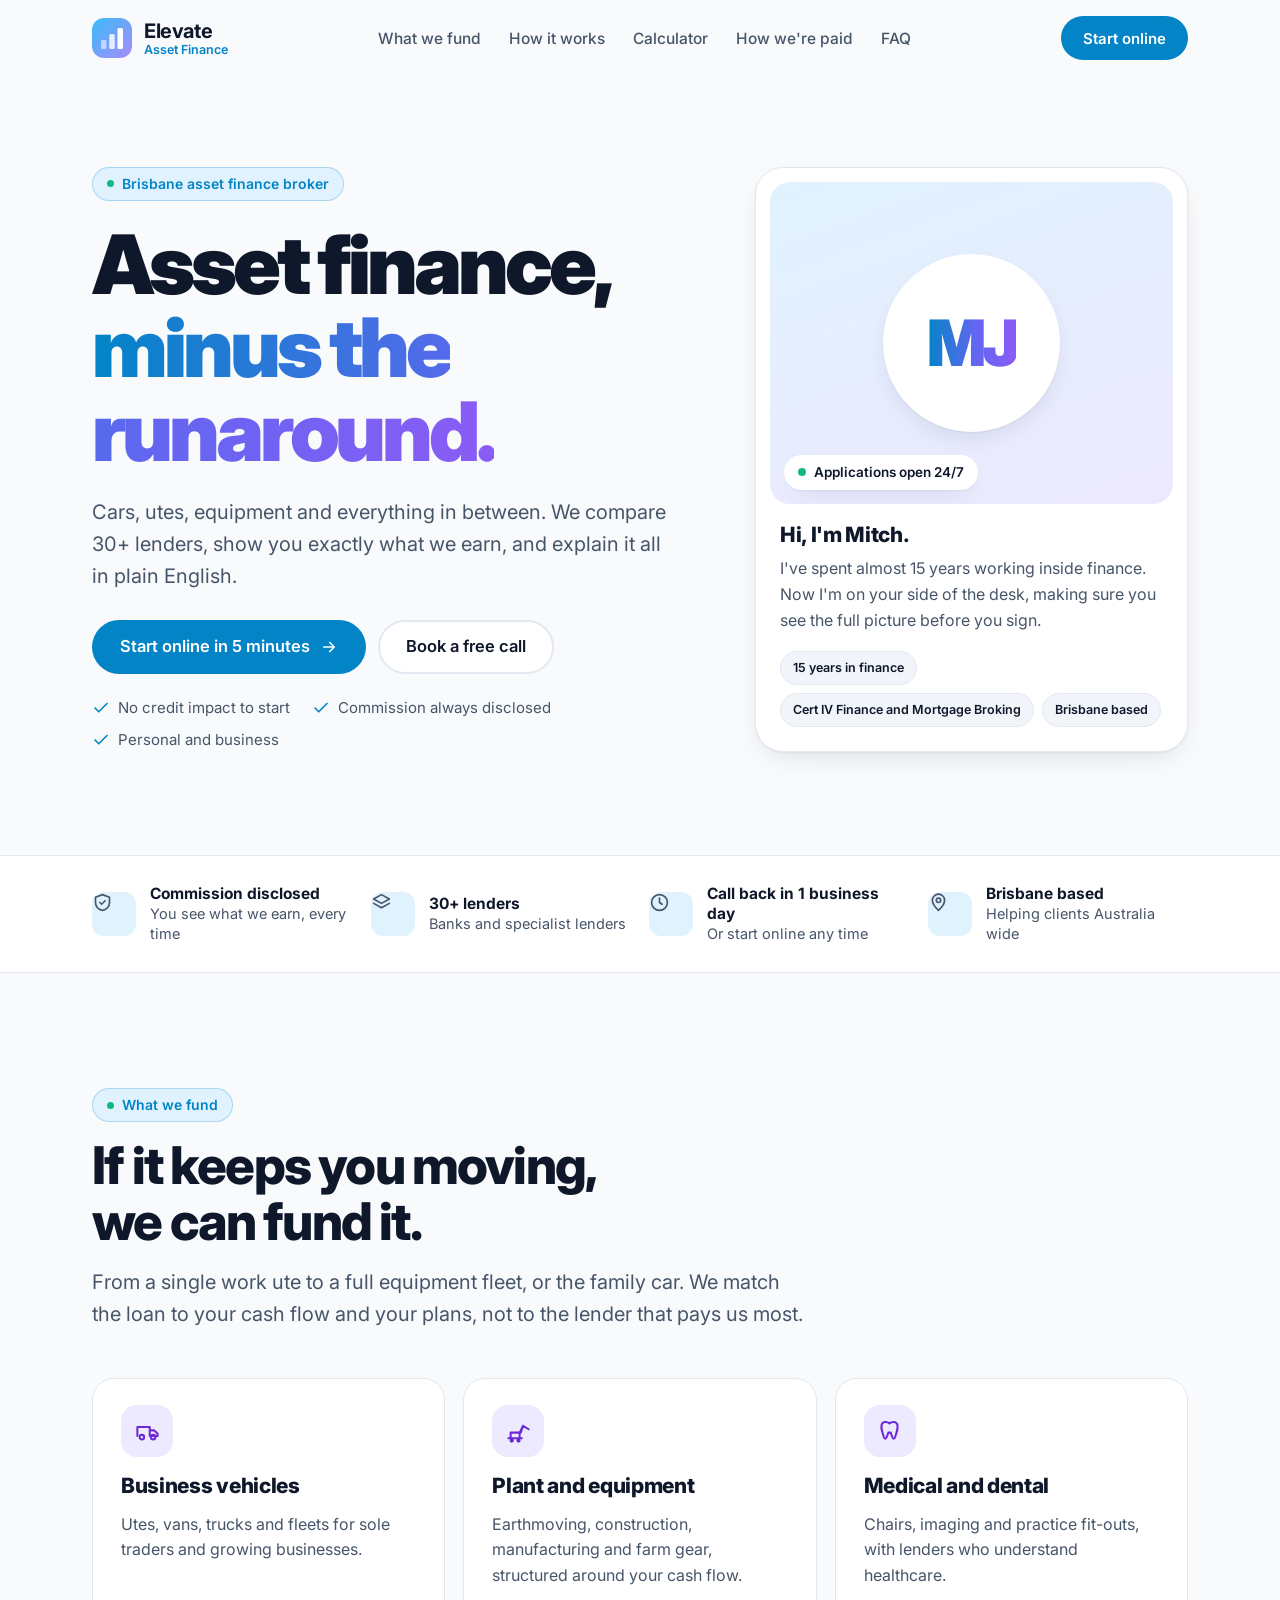
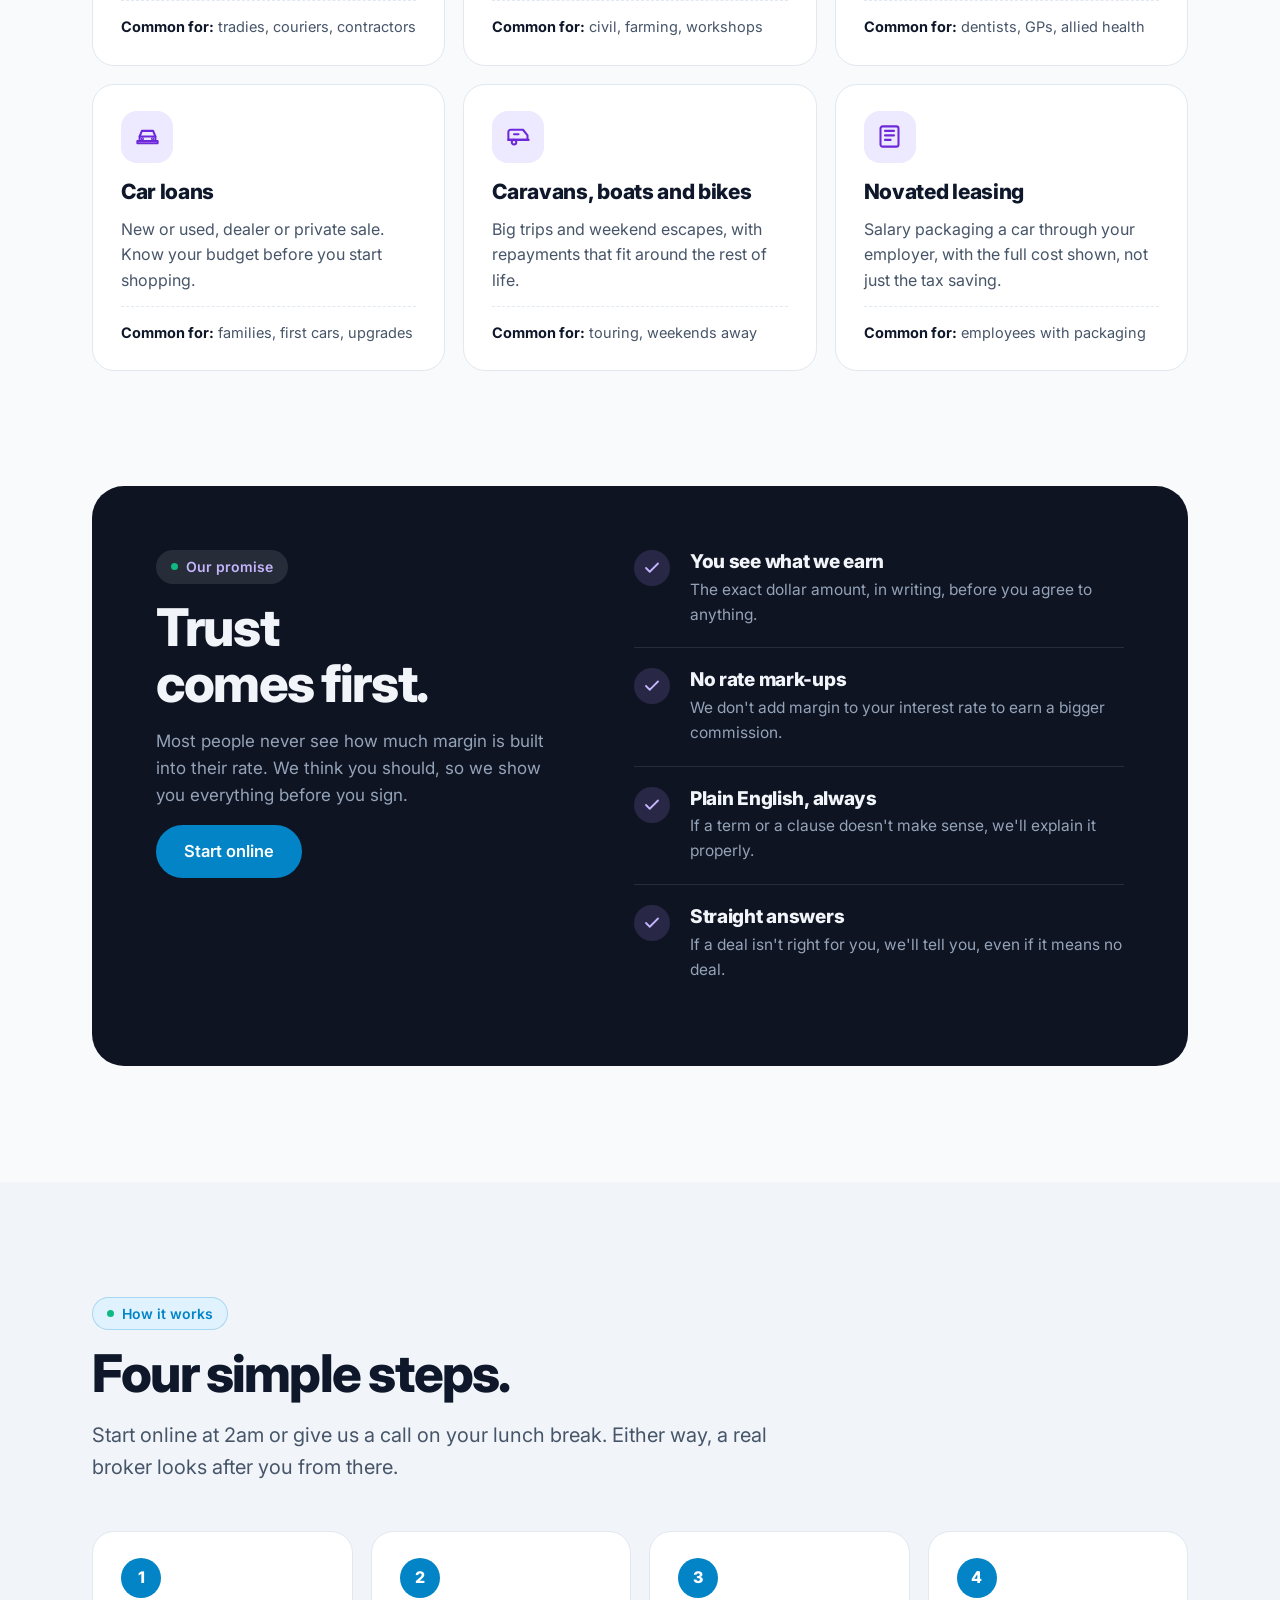
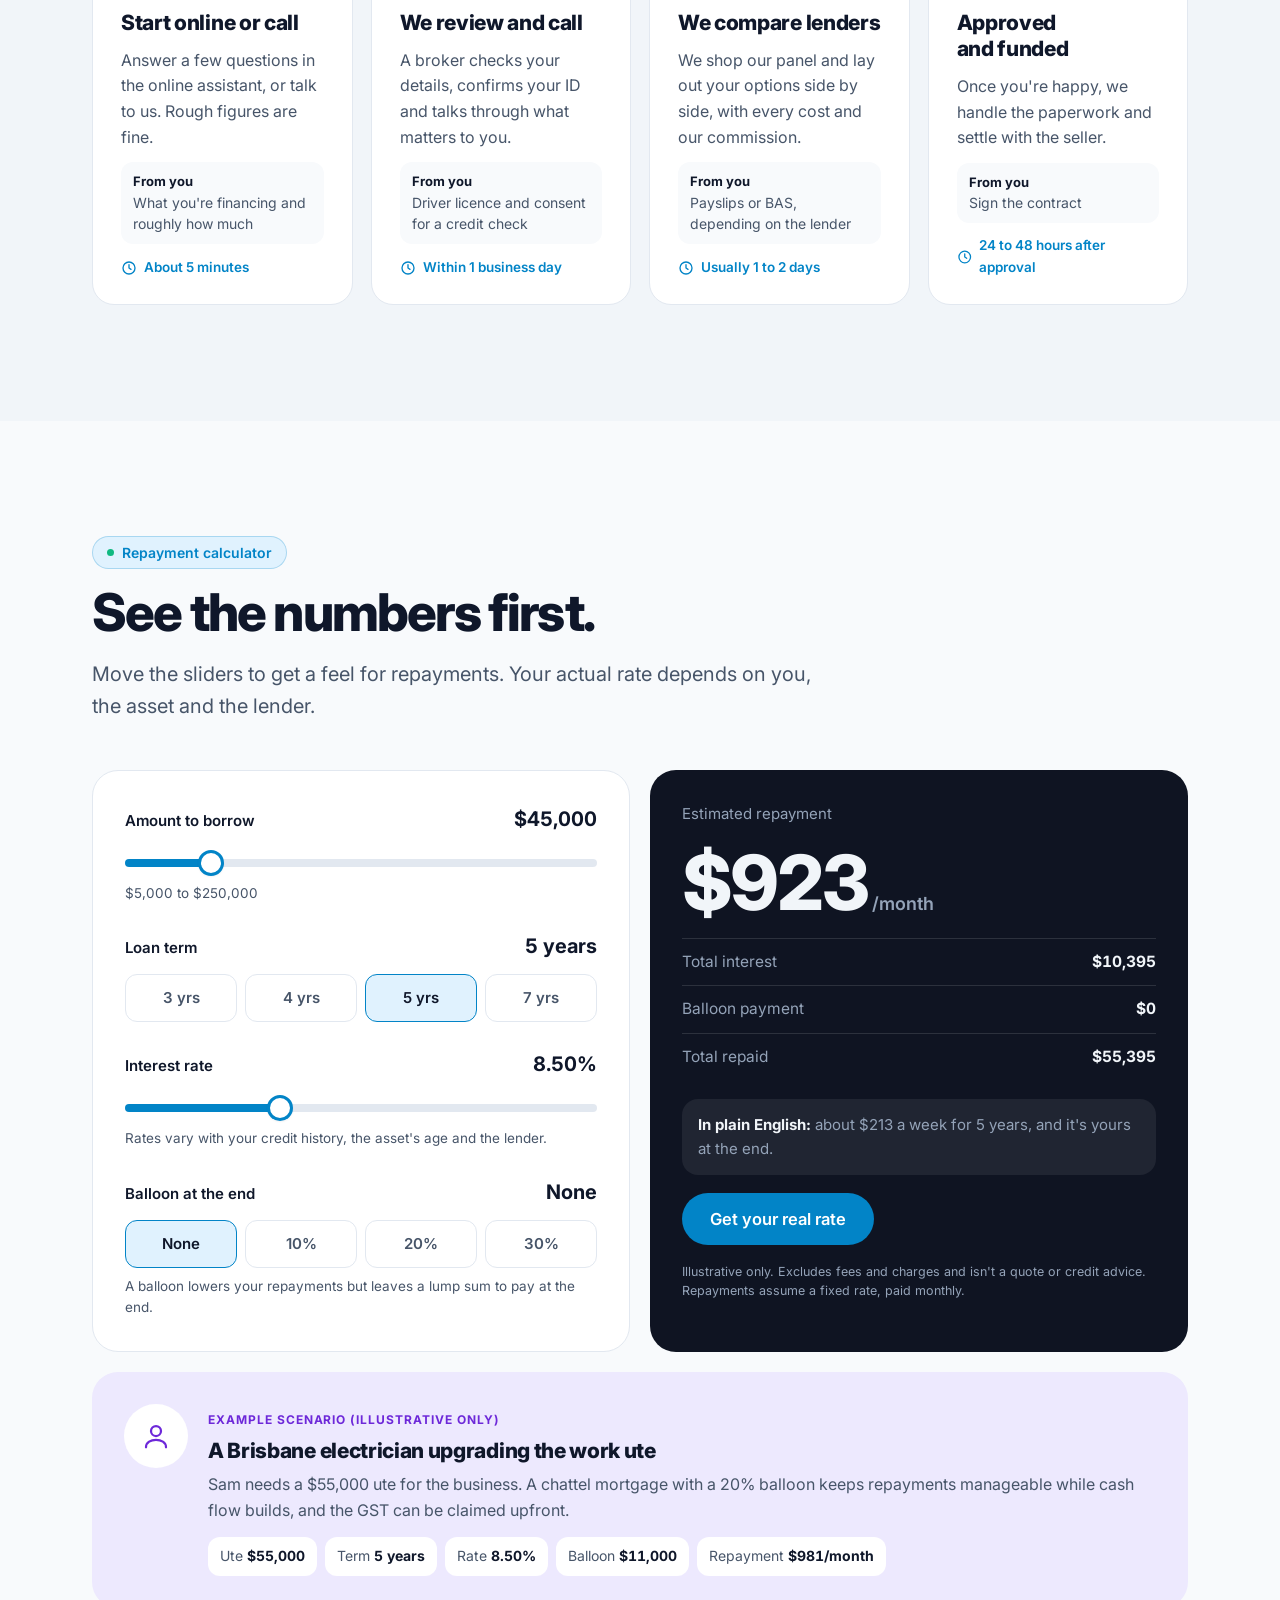
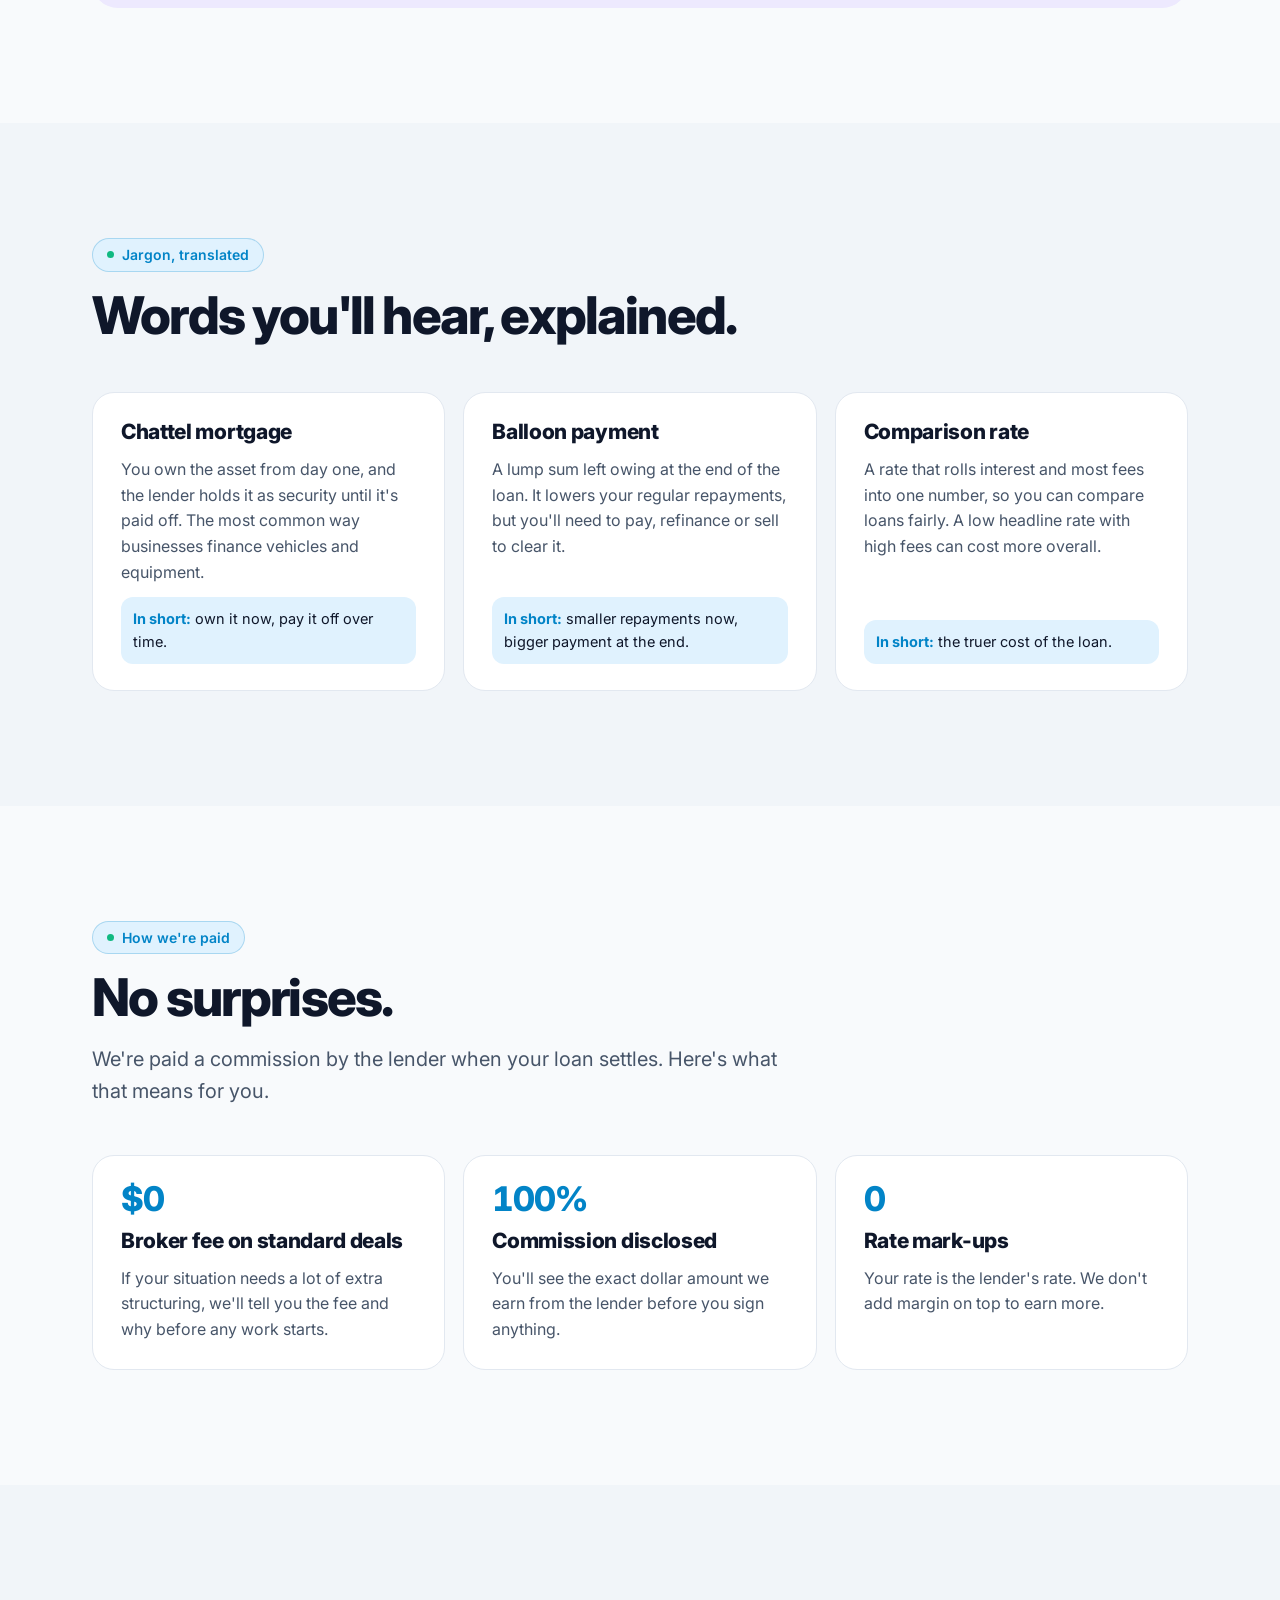
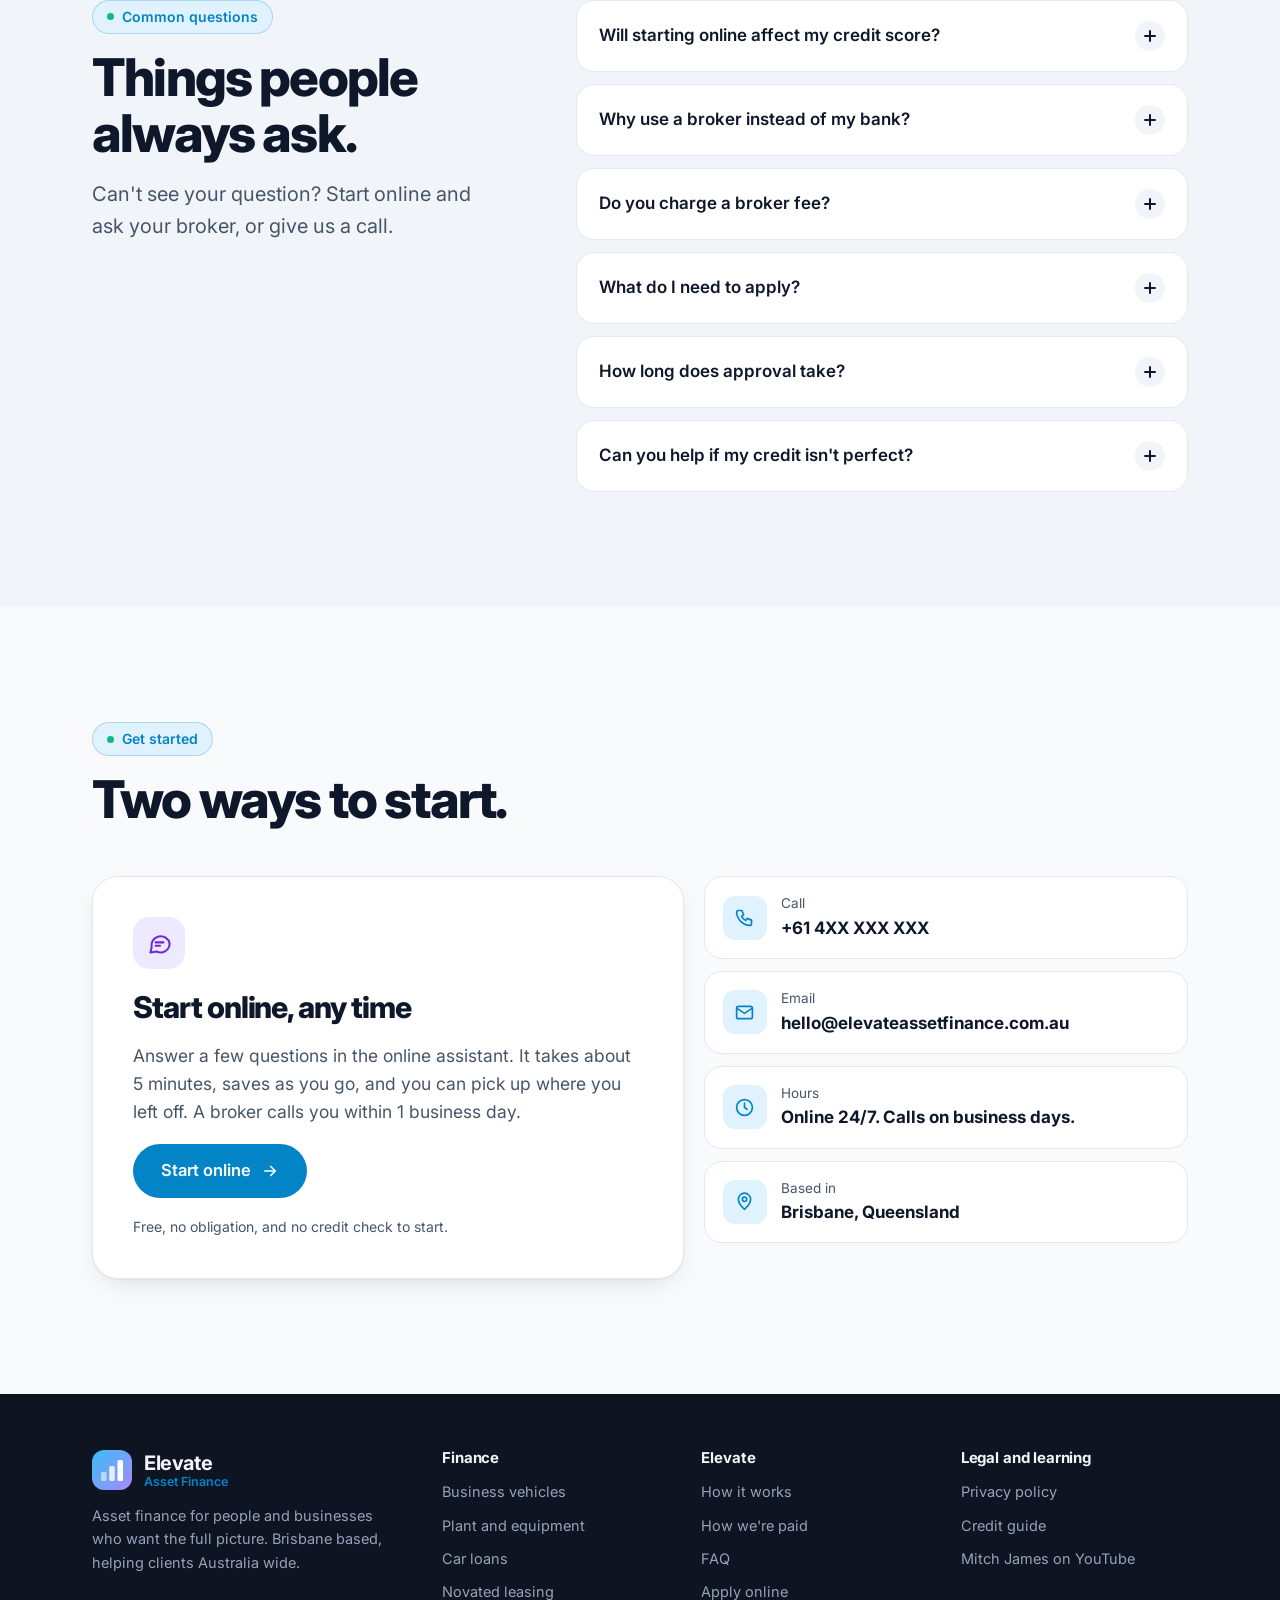
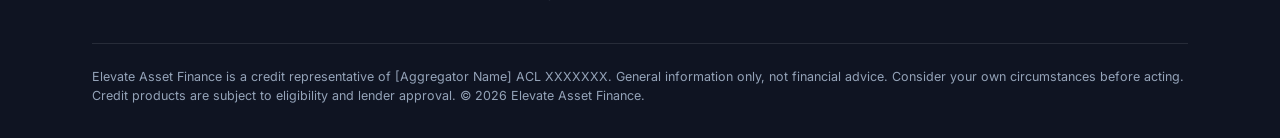
==== site/index.html @ eeb3abc1 "Rebuild site in the Elevate Design System with a floating application panel - New homepage (site/ind" ====
<!DOCTYPE html>
<html lang="en-AU">
<head>
<meta charset="UTF-8">
<meta name="viewport" content="width=device-width, initial-scale=1.0, viewport-fit=cover, interactive-widget=resizes-content">
<title>Elevate Asset Finance | Car, Equipment and Business Asset Finance, Brisbane</title>
<meta name="description" content="Brisbane asset finance broker for cars, utes, equipment and business assets. 30+ lenders, commission always disclosed, plain English. Start online in 5 minutes.">
<link rel="preconnect" href="https://fonts.googleapis.com">
<link rel="preconnect" href="https://fonts.gstatic.com" crossorigin>
<link rel="stylesheet" href="https://fonts.googleapis.com/css2?family=Inter:wght@400;500;600;700;800;900&display=swap">
<link rel="stylesheet" href="assets/elevate.css">
<link rel="stylesheet" href="assets/intake.css">
<style>
/* Homepage. Section order follows the design system skeleton. Layout: hero split 1.15/0.85, alternating plain and tint sections. */
section{scroll-margin-top:76px}
.section{padding-block:clamp(72px,9vw,120px)}
.tint{background:var(--tint)}
.sec-head{max-width:720px;margin-bottom:48px;display:grid;justify-items:start;gap:16px}
.sec-head.center{margin-inline:auto;justify-items:center;text-align:center}
h2{font-size:clamp(32px,4.4vw,52px)}
.lede{font-size:clamp(18px,1.7vw,20px);color:var(--ink-2);max-width:58ch}
.num-tab{font-variant-numeric:tabular-nums}

/* Nav */
.nav-links{display:flex;align-items:center;gap:28px;list-style:none}
.nav-links a{font-size:15.5px;font-weight:500;color:var(--ink-2);text-decoration:none;transition:color .2s}
.nav-links a:hover{color:var(--ink)}
.nav-right{display:flex;align-items:center;gap:12px}
.menu-btn{display:none;width:44px;height:44px;border-radius:12px;border:1px solid var(--line);background:var(--surface);place-items:center}
.menu-btn svg{width:20px;height:20px}
.nav-menu{display:none}

/* Hero */
.hero{position:relative;overflow:hidden;padding-block:clamp(40px,7vw,96px) clamp(56px,8vw,104px)}
.glows{position:absolute;inset:0;z-index:-1;pointer-events:none}
.glows i{position:absolute;border-radius:50%;filter:blur(60px)}
.glows i:nth-child(1){width:600px;height:600px;background:var(--teal-soft);top:-220px;left:-160px;animation:drift1 32s var(--ease) infinite alternate}
.glows i:nth-child(2){width:620px;height:620px;background:var(--gold-soft);top:-80px;right:-240px;animation:drift2 38s var(--ease) infinite alternate}
.glows i:nth-child(3){width:540px;height:540px;background:var(--teal-soft);bottom:-320px;left:35%;animation:drift1 26s var(--ease) infinite alternate-reverse}
@keyframes drift1{to{transform:translate(80px,60px)}}
@keyframes drift2{to{transform:translate(-90px,40px)}}
.hero-grid{display:grid;grid-template-columns:minmax(0,1.15fr) minmax(0,.85fr);gap:clamp(32px,6vw,80px);align-items:center}
.hero-copy{display:grid;justify-items:start;gap:22px}
.hero h1{font-size:clamp(44px,6.6vw,82px);font-weight:900;letter-spacing:-.05em;line-height:1.02}
.cta-row{display:flex;flex-wrap:wrap;gap:12px;margin-top:6px}
.ticks{list-style:none;display:flex;flex-wrap:wrap;gap:8px 22px;font-size:15px;color:var(--ink-2)}
.ticks li{display:inline-flex;align-items:center;gap:8px}
.ticks svg{width:18px;height:18px;color:var(--teal);flex:none}
.intro-card{background:var(--surface);border:1px solid var(--line);border-radius:28px;box-shadow:var(--shadow);padding:14px 14px 24px;display:grid;gap:18px}
.photo{position:relative;aspect-ratio:5/4;max-width:100%;border-radius:20px;background:linear-gradient(160deg,var(--teal-soft),var(--gold-soft));display:grid;place-items:center;overflow:hidden}
.monogram{width:44%;aspect-ratio:1;border-radius:50%;background:var(--surface);display:grid;place-items:center;box-shadow:var(--shadow);font-size:clamp(40px,5vw,64px);font-weight:900;letter-spacing:-.05em}
.online{position:absolute;left:14px;bottom:14px;display:inline-flex;align-items:center;gap:8px;background:var(--surface);color:var(--ink);font-size:13.5px;font-weight:600;padding:7px 14px;border-radius:999px;box-shadow:var(--shadow)}
.online i{width:8px;height:8px;border-radius:50%;background:var(--success);animation:pulse 2s infinite}
@keyframes pulse{0%{box-shadow:0 0 0 0 rgba(16,185,129,.55)}70%{box-shadow:0 0 0 8px rgba(16,185,129,0)}100%{box-shadow:0 0 0 0 rgba(16,185,129,0)}}
.intro-card .greet{padding-inline:10px;display:grid;gap:8px}
.intro-card h3{font-size:21px;letter-spacing:-.015em;line-height:1.25}
.intro-card p{font-size:16px;color:var(--ink-2)}
.chips{display:flex;flex-wrap:wrap;gap:8px;padding-inline:10px}
.chips span{font-size:12.5px;font-weight:600;background:var(--tint);border:1px solid var(--line);padding:6px 12px;border-radius:999px}

/* Trust bar */
.trust{background:var(--surface);border-block:1px solid var(--line)}
.trust-grid{display:grid;grid-template-columns:repeat(4,minmax(0,1fr));gap:18px;padding-block:28px}
.trust-item{display:grid;grid-template-columns:44px minmax(0,1fr);gap:14px;align-items:center}
.tile{width:44px;height:44px;border-radius:12px;background:var(--teal-soft);color:var(--teal);display:grid;place-items:center}
.tile svg{width:21px;height:21px}
.trust-item b{display:block;font-size:15.5px;font-weight:700;line-height:1.3}
.trust-item span{display:block;font-size:14.5px;color:var(--ink-2);line-height:1.4}

/* Cards */
.grid-3{display:grid;grid-template-columns:repeat(3,minmax(0,1fr));gap:18px}
.card{background:var(--surface);border:1px solid var(--line);border-radius:22px;padding:26px 28px;transition:transform .3s var(--ease),box-shadow .3s,border-color .3s;display:flex;flex-direction:column;gap:12px}
.card:hover{transform:translateY(-3px);box-shadow:var(--shadow);border-color:transparent}
.card h3{font-size:21px;letter-spacing:-.015em;line-height:1.25}
.card p{color:var(--ink-2);font-size:16px}
.asset-tile{width:52px;height:52px;border-radius:16px;background:var(--gold-soft);color:var(--gold-ink);display:grid;place-items:center;margin-bottom:4px}
.asset-tile svg{width:27px;height:27px}
.card-foot{margin-top:auto;padding-top:14px;border-top:1px dashed var(--line);font-size:14.5px;color:var(--ink-2)}
.card-foot b{color:var(--ink);font-weight:700}

/* Deep promise panel */
.deep{background:var(--deep);color:var(--deep-ink);border-radius:32px;padding:clamp(32px,5vw,64px);display:grid;grid-template-columns:minmax(0,.9fr) minmax(0,1.1fr);gap:clamp(32px,6vw,80px)}
.deep .eyebrow{background:rgba(255,255,255,.1);color:#C4B5FD;border-color:transparent}
.deep-copy{display:grid;align-content:start;justify-items:start;gap:16px}
.deep-copy p{color:var(--deep-muted);font-size:17px}
.checks{list-style:none;display:grid}
.checks li{display:grid;grid-template-columns:40px minmax(0,1fr);gap:16px;padding-block:20px;border-top:1px solid rgba(255,255,255,.1)}
.checks li:first-child{border-top:0;padding-top:0}
.check{width:36px;height:36px;border-radius:50%;background:rgba(167,139,250,.16);color:#C4B5FD;display:grid;place-items:center}
.check svg{width:18px;height:18px}
.checks h3{font-size:19px;letter-spacing:-.015em;line-height:1.25;margin-bottom:4px}
.checks p{color:var(--deep-muted);font-size:15.5px}

/* Steps */
.grid-4{display:grid;grid-template-columns:repeat(4,minmax(0,1fr));gap:18px}
.step .n{width:40px;height:40px;border-radius:50%;background:var(--teal);color:var(--on-accent);display:grid;place-items:center;font-weight:800;font-size:16px}
.from{background:var(--tint);border-radius:12px;padding:10px 12px;font-size:14px;color:var(--ink-2);line-height:1.5}
.tint .from{background:var(--ground)}
.from b{display:block;font-size:13px;color:var(--ink);font-weight:700}
.time{display:flex;align-items:center;gap:7px;font-size:13.5px;font-weight:600;color:var(--teal);margin-top:auto}
.time svg{width:16px;height:16px}

/* Calculator */
.tool{display:grid;grid-template-columns:minmax(0,1fr) minmax(0,1fr);gap:20px}
.inputs{background:var(--surface);border:1px solid var(--line);border-radius:26px;padding:clamp(22px,3vw,32px);display:grid;gap:26px;align-content:start}
.field-row{display:flex;justify-content:space-between;align-items:baseline;gap:12px;margin-bottom:12px}
.field-row label,.field-row span.lbl{font-size:15px;font-weight:600}
.field-row output{font-size:20px;font-weight:700;font-variant-numeric:tabular-nums}
.hint{font-size:13.5px;color:var(--ink-2);margin-top:8px}
input[type=range]{-webkit-appearance:none;appearance:none;width:100%;height:8px;border-radius:999px;background:linear-gradient(90deg,var(--teal) var(--pct,50%),var(--line) var(--pct,50%));outline:none}
input[type=range]::-webkit-slider-thumb{-webkit-appearance:none;width:26px;height:26px;border-radius:50%;background:var(--surface);border:3px solid var(--teal);cursor:pointer;box-shadow:var(--shadow)}
input[type=range]::-moz-range-thumb{width:20px;height:20px;border-radius:50%;background:var(--surface);border:3px solid var(--teal);cursor:pointer}
input[type=range]:focus-visible{outline:2.5px solid var(--gold);outline-offset:6px}
.seg{display:grid;grid-template-columns:repeat(4,minmax(0,1fr));gap:8px}
.seg button{border:1.5px solid var(--line);background:var(--surface);color:var(--ink-2);border-radius:12px;padding:11px 6px;font-size:15px;font-weight:600;min-height:44px;transition:border-color .2s,background .2s}
.seg button[aria-pressed="true"]{border-color:var(--teal);background:var(--teal-soft);color:var(--ink)}
.result{background:var(--deep);color:var(--deep-ink);border-radius:26px;padding:clamp(22px,3vw,32px);display:grid;gap:18px;align-content:start}
.result .lbl{font-size:15px;color:var(--deep-muted)}
.big{font-size:clamp(52px,6vw,76px);font-weight:800;letter-spacing:-.04em;line-height:1;font-variant-numeric:tabular-nums}
.big small{font-size:18px;font-weight:600;letter-spacing:0;color:var(--deep-muted);margin-left:4px}
.result dl{display:grid}
.result dl div{display:flex;justify-content:space-between;gap:12px;padding-block:11px;border-top:1px solid rgba(255,255,255,.12);font-size:15.5px}
.result dt{color:var(--deep-muted)}
.result dd{font-weight:700;font-variant-numeric:tabular-nums}
.plain{background:rgba(255,255,255,.07);border-radius:16px;padding:14px 16px;font-size:15px;color:var(--deep-muted)}
.plain b{color:var(--deep-ink)}
.fine{font-size:12.5px;line-height:1.5;color:var(--deep-muted)}
.result .btn{justify-self:start}
.example{margin-top:20px;background:var(--gold-soft);border-radius:26px;padding:clamp(22px,3vw,32px);display:grid;grid-template-columns:64px minmax(0,1fr);gap:20px;align-items:start}
.avatar{width:64px;height:64px;border-radius:50%;background:var(--surface);color:var(--gold-ink);display:grid;place-items:center}
.avatar svg{width:30px;height:30px}
.tag{font-size:12px;font-weight:700;letter-spacing:.08em;text-transform:uppercase;color:var(--gold-ink)}
.example h3{font-size:21px;letter-spacing:-.015em;line-height:1.25;margin:6px 0 8px}
.example p{color:var(--ink-2);font-size:16px}
.ex-chips{display:flex;flex-wrap:wrap;gap:8px;margin-top:14px}
.ex-chips span{background:var(--surface);border-radius:12px;padding:8px 12px;font-size:14px;color:var(--ink-2)}
.ex-chips b{color:var(--ink);font-variant-numeric:tabular-nums}

/* Glossary */
.short{background:var(--teal-soft);border-radius:12px;padding:10px 12px;font-size:14.5px;margin-top:auto}
.short b{color:var(--teal)}

/* Stats */
.stat{font-size:34px;font-weight:800;letter-spacing:-.03em;color:var(--teal);line-height:1;font-variant-numeric:tabular-nums}

/* FAQ */
.faq-grid{display:grid;grid-template-columns:minmax(0,.8fr) minmax(0,1.2fr);gap:clamp(32px,6vw,80px);align-items:start}
.faq{display:grid;gap:12px}
.faq details{background:var(--surface);border:1px solid var(--line);border-radius:18px;transition:border-color .2s}
.faq details[open]{border-color:var(--teal)}
.faq summary{list-style:none;cursor:pointer;padding:20px 22px;font-size:17px;font-weight:600;display:flex;justify-content:space-between;align-items:center;gap:16px}
.faq summary::-webkit-details-marker{display:none}
.pm{position:relative;width:30px;height:30px;border-radius:50%;background:var(--tint);flex:none;transition:background .2s,transform .3s var(--ease)}
.pm::before,.pm::after{content:"";position:absolute;left:50%;top:50%;width:12px;height:2px;border-radius:2px;background:var(--ink);transform:translate(-50%,-50%)}
.pm::after{transform:translate(-50%,-50%) rotate(90deg);transition:transform .3s var(--ease)}
.faq details[open] .pm{background:var(--teal-soft)}
.faq details[open] .pm::after{transform:translate(-50%,-50%) rotate(0)}
.faq details p{padding:0 22px 20px;color:var(--ink-2);font-size:16px}

/* Contact */
.contact-grid{display:grid;grid-template-columns:minmax(0,1.1fr) minmax(0,.9fr);gap:20px;align-items:stretch}
.start-card{background:var(--surface);border:1px solid var(--line);border-radius:26px;box-shadow:var(--shadow);padding:clamp(24px,4vw,40px);display:grid;gap:18px;align-content:start;justify-items:start}
.start-card h3{font-size:clamp(24px,2.6vw,30px)}
.start-card p{color:var(--ink-2)}
.reassure{font-size:14px;color:var(--ink-2)}
.rows{display:grid;gap:12px;align-content:start}
.row{background:var(--surface);border:1px solid var(--line);border-radius:18px;padding:16px 18px;display:grid;grid-template-columns:44px minmax(0,1fr);gap:14px;align-items:center}
.row small{display:block;font-size:13.5px;color:var(--ink-2)}
.row b{display:block;font-size:17px;font-weight:700;overflow-wrap:anywhere}

/* Footer */
.foot-grid{display:grid;grid-template-columns:1.4fr 1fr 1fr 1fr;gap:32px}
.foot-grid ul{list-style:none;display:grid;gap:10px}
.foot-brand p{margin-top:14px;max-width:34ch}

/* ===== Floating application: launcher pill that morphs into a picture-in-picture panel ===== */
.launcher{position:fixed;z-index:80;right:max(24px,env(safe-area-inset-right,0px));bottom:calc(24px + env(safe-area-inset-bottom,0px));
  display:flex;align-items:center;gap:12px;padding:8px 20px 8px 8px;border-radius:999px;background:var(--surface);color:var(--ink);border:1px solid var(--line);box-shadow:var(--shadow-lg);
  text-align:left;transition:transform .45s var(--ease),opacity .25s,border-color .2s}
.launcher:hover{border-color:var(--teal)}
.launcher[data-hidden="true"]{transform:translateY(calc(100% + 40px));opacity:0;pointer-events:none}
.launcher[data-open="true"]{opacity:0;transform:scale(.96);pointer-events:none;transition:opacity .15s,transform .3s var(--ease)}
.l-icon{position:relative;width:48px;height:48px;flex:none;display:grid;place-items:center}
.l-icon .mark{width:38px;height:38px}
.l-ring{position:absolute;inset:0;transform:rotate(-90deg)}
.l-ring circle{fill:none;stroke-width:3}
.l-ring .track{stroke:var(--line)}
.l-ring .fill{stroke:var(--teal);stroke-linecap:round;stroke-dasharray:138.2;stroke-dashoffset:138.2;transition:stroke-dashoffset .6s var(--ease)}
.launcher[data-state="new"] .l-ring{display:none}
.l-text b{display:block;font-size:15.5px;font-weight:700;line-height:1.25;letter-spacing:-.01em}
.l-text small{display:block;font-size:13px;color:var(--ink-2);line-height:1.3;font-variant-numeric:tabular-nums}
.l-badge{position:absolute;top:-2px;right:-2px;width:14px;height:14px;border-radius:50%;background:var(--success);border:2px solid var(--surface);display:none}
.launcher[data-state="done"] .l-badge{display:block}

.pip{position:fixed;z-index:90;right:max(24px,env(safe-area-inset-right,0px));bottom:calc(24px + env(safe-area-inset-bottom,0px));
  width:min(420px,calc(100vw - 48px));height:min(720px,calc(var(--app-h,100dvh) - 116px - env(safe-area-inset-top,0px)));min-height:min(440px,calc(var(--app-h,100dvh) - 32px));
  display:flex;flex-direction:column;background:var(--surface);border:1px solid var(--line);border-radius:26px;box-shadow:var(--shadow-lg);overflow:hidden;
  clip-path:inset(0 0 0 0 round 26px);
  transition:clip-path .5s var(--ease),opacity .2s,width .45s var(--ease),height .45s var(--ease),right .45s var(--ease),transform .45s var(--ease),border-radius .45s var(--ease)}
.pip[data-state="closed"]{clip-path:inset(var(--ct,90%) var(--cr,0px) var(--cb,0px) var(--cl,40%) round 999px);opacity:0;visibility:hidden;pointer-events:none;
  transition:clip-path .45s var(--ease),opacity .2s .25s,visibility 0s .45s}
.pip-inner{display:flex;flex-direction:column;height:100%;min-height:0;transition:opacity .25s .18s}
.pip[data-state="closed"] .pip-inner{opacity:0;transition:opacity .12s}
.pip-bar{flex:none;display:flex;align-items:center;gap:10px;padding:10px 10px 10px 16px;border-bottom:1px solid var(--line);background:var(--surface)}
.pip-bar .mark{width:28px;height:28px;flex:none}
.pip-bar .who{min-width:0;margin-right:auto;line-height:1.2}
.pip-bar .who b{display:block;font-size:14.5px;font-weight:700;letter-spacing:-.01em}
.pip-bar .who small{display:flex;align-items:center;gap:6px;font-size:12.5px;color:var(--ink-2)}
.pip-bar .who small i{width:7px;height:7px;border-radius:50%;background:var(--success)}
.icon-btn{width:40px;height:40px;border-radius:12px;border:1px solid var(--line);background:var(--surface);color:var(--ink-2);display:grid;place-items:center;transition:border-color .2s,color .2s}
.icon-btn:hover{border-color:var(--teal);color:var(--ink)}
.icon-btn svg{width:18px;height:18px}
.pip-body{flex:1;min-height:0}
.pip .ei-head{padding-top:14px}
.pip[data-state="max"]{width:min(920px,calc(100vw - 48px));height:calc(var(--app-h,100dvh) - 48px - env(safe-area-inset-top,0px));right:50%;transform:translateX(50%)}
.pip[data-state="max"] .i-max{display:none}
.pip:not([data-state="max"]) .i-min{display:none}
.scrim{position:fixed;inset:0;z-index:85;background:rgba(5,8,16,.55);backdrop-filter:blur(3px);-webkit-backdrop-filter:blur(3px);opacity:0;pointer-events:none;transition:opacity .35s}
.scrim[data-on="true"]{opacity:1;pointer-events:auto}
html.lock,html.lock body{overflow:hidden}

/* ===== Responsive ===== */
@media (max-width:980px){
  .nav-links{display:none}
  .menu-btn{display:grid}
  .nav-menu{position:absolute;left:var(--gutter-l);right:var(--gutter-r);top:calc(100% + 8px);background:var(--surface);border:1px solid var(--line);border-radius:18px;box-shadow:var(--shadow);padding:10px;display:grid;gap:2px}
  .nav-menu[hidden]{display:none}
  .nav-menu a{padding:12px 14px;border-radius:12px;color:var(--ink);text-decoration:none;font-weight:500}
  .nav-menu a:hover{background:var(--tint)}
  .nav .container{position:relative}
}
@media (max-width:900px){
  .hero-grid,.deep,.tool,.faq-grid,.contact-grid{grid-template-columns:minmax(0,1fr)}
  .grid-3{grid-template-columns:repeat(2,minmax(0,1fr))}
  .grid-4,.trust-grid{grid-template-columns:repeat(2,minmax(0,1fr))}
  .intro-card{max-width:520px}
  .foot-grid{grid-template-columns:1fr 1fr}
}
@media (max-width:600px){
  .grid-3,.grid-4{grid-template-columns:minmax(0,1fr)}
  .trust-grid{grid-template-columns:minmax(0,1fr);gap:16px}
  .cta-row .btn{flex:1 1 100%}
  .nav-right .btn-primary{display:none}
  .example{grid-template-columns:minmax(0,1fr)}
  .foot-grid{grid-template-columns:minmax(0,1fr)}
  .nav{height:64px}
  section{scroll-margin-top:64px}

  /* Launcher becomes a compact pill; the panel becomes a full-screen sheet */
  .launcher{right:max(16px,env(safe-area-inset-right,0px));bottom:calc(16px + env(safe-area-inset-bottom,0px));padding:6px 16px 6px 6px;gap:10px}
  .l-icon{width:42px;height:42px}
  .l-icon .mark{width:32px;height:32px}
  .l-text small{display:none}
  .l-text b{font-size:15px}
  .pip{right:0;bottom:0;width:100%;height:calc(var(--app-h,100dvh) - 8px - env(safe-area-inset-top,0px));border-radius:22px 22px 0 0;border-bottom:0;box-shadow:var(--shadow-lg);
    clip-path:inset(0 0 0 0 round 22px 22px 0 0)}
  .pip .i-max,.pip .i-min{display:none}
  .pip-bar{padding-top:8px}
}
@media (max-width:480px){ .seg button{font-size:14px;padding-inline:4px} }
@media (max-height:520px){ .pip{height:calc(var(--app-h,100dvh) - 16px)} .pip-bar{padding-block:6px} .pip-bar .who small{display:none} }
</style>
</head>
<body>

<header class="nav" id="nav">
  <div class="container">
    <a href="#top" class="logo" aria-label="Elevate Asset Finance home">
      <svg viewBox="0 0 40 40" aria-hidden="true"><defs><linearGradient id="lg" x1="0" y1="0" x2="1" y2="1"><stop offset="0" stop-color="#38BDF8"/><stop offset="1" stop-color="#A78BFA"/></linearGradient></defs>
        <rect width="40" height="40" rx="12" fill="url(#lg)"/><rect x="9" y="22" width="5.5" height="9" rx="1.5" fill="#fff" fill-opacity=".55"/><rect x="17.25" y="16" width="5.5" height="15" rx="1.5" fill="#fff" fill-opacity=".8"/><rect x="25.5" y="10" width="5.5" height="21" rx="1.5" fill="#fff"/></svg>
      <span><b>Elevate</b><small>Asset Finance</small></span>
    </a>
    <ul class="nav-links">
      <li><a href="#fund">What we fund</a></li>
      <li><a href="#how">How it works</a></li>
      <li><a href="#calculator">Calculator</a></li>
      <li><a href="#paid">How we're paid</a></li>
      <li><a href="#faq">FAQ</a></li>
    </ul>
    <div class="nav-right">
      <button class="btn btn-primary btn-sm" type="button" data-open-app>Start online</button>
      <button class="menu-btn" type="button" aria-label="Menu" aria-expanded="false" aria-controls="menu" id="menuBtn">
        <svg viewBox="0 0 24 24" fill="none" stroke="currentColor" stroke-width="2" stroke-linecap="round" aria-hidden="true"><path d="M4 7h16M4 12h16M4 17h16"/></svg>
      </button>
    </div>
    <nav class="nav-menu" id="menu" hidden aria-label="Menu">
      <a href="#fund">What we fund</a><a href="#how">How it works</a><a href="#calculator">Calculator</a><a href="#paid">How we're paid</a><a href="#faq">FAQ</a><a href="#contact">Contact</a>
    </nav>
  </div>
</header>

<main id="top">
  <!-- Hero -->
  <section class="hero">
    <div class="glows" aria-hidden="true"><i></i><i></i><i></i></div>
    <div class="container hero-grid">
      <div class="hero-copy">
        <span class="eyebrow">Brisbane asset finance broker</span>
        <h1>Asset finance, <span class="gradtext">minus the runaround.</span></h1>
        <p class="lede">Cars, utes, equipment and everything in between. We compare 30+ lenders, show you exactly what we earn, and explain it all in plain English.</p>
        <div class="cta-row" id="heroCta">
          <button class="btn btn-primary" type="button" data-open-app>Start online in 5 minutes
            <svg viewBox="0 0 24 24" fill="none" stroke="currentColor" stroke-width="2.2" stroke-linecap="round" stroke-linejoin="round" aria-hidden="true"><path d="M5 12h14M13 6l6 6-6 6"/></svg></button>
          <a class="btn btn-outline" href="#contact">Book a free call</a>
        </div>
        <ul class="ticks">
          <li><svg viewBox="0 0 24 24" fill="none" stroke="currentColor" stroke-width="2.2" stroke-linecap="round" stroke-linejoin="round" aria-hidden="true"><path d="M20 6 9 17l-5-5"/></svg>No credit impact to start</li>
          <li><svg viewBox="0 0 24 24" fill="none" stroke="currentColor" stroke-width="2.2" stroke-linecap="round" stroke-linejoin="round" aria-hidden="true"><path d="M20 6 9 17l-5-5"/></svg>Commission always disclosed</li>
          <li><svg viewBox="0 0 24 24" fill="none" stroke="currentColor" stroke-width="2.2" stroke-linecap="round" stroke-linejoin="round" aria-hidden="true"><path d="M20 6 9 17l-5-5"/></svg>Personal and business</li>
        </ul>
      </div>
      <aside class="intro-card" aria-label="About your broker">
        <div class="photo">
          <div class="monogram" aria-hidden="true"><span class="gradtext">MJ</span></div>
          <span class="online"><i></i>Applications open 24/7</span>
        </div>
        <div class="greet">
          <h3>Hi, I'm Mitch.</h3>
          <p>I've spent almost 15 years working inside finance. Now I'm on your side of the desk, making sure you see the full picture before you sign.</p>
        </div>
        <div class="chips"><span>15 years in finance</span><span>Cert IV Finance and Mortgage Broking</span><span>Brisbane based</span></div>
      </aside>
    </div>
  </section>

  <!-- Trust bar -->
  <div class="trust">
    <div class="container trust-grid">
      <div class="trust-item"><span class="tile"><svg viewBox="0 0 24 24" fill="none" stroke="currentColor" stroke-width="1.9" stroke-linecap="round" stroke-linejoin="round" aria-hidden="true"><path d="M12 3 4 6v6c0 4.5 3.4 8.3 8 9 4.6-.7 8-4.5 8-9V6z"/><path d="m9 12 2 2 4-4"/></svg></span><div><b>Commission disclosed</b><span>You see what we earn, every time</span></div></div>
      <div class="trust-item"><span class="tile"><svg viewBox="0 0 24 24" fill="none" stroke="currentColor" stroke-width="1.9" stroke-linecap="round" stroke-linejoin="round" aria-hidden="true"><path d="m12 3 9 5-9 5-9-5z"/><path d="m3 13 9 5 9-5"/></svg></span><div><b>30+ lenders</b><span>Banks and specialist lenders</span></div></div>
      <div class="trust-item"><span class="tile"><svg viewBox="0 0 24 24" fill="none" stroke="currentColor" stroke-width="1.9" stroke-linecap="round" stroke-linejoin="round" aria-hidden="true"><circle cx="12" cy="12" r="9"/><path d="M12 7v5l3 2"/></svg></span><div><b>Call back in 1 business day</b><span>Or start online any time</span></div></div>
      <div class="trust-item"><span class="tile"><svg viewBox="0 0 24 24" fill="none" stroke="currentColor" stroke-width="1.9" stroke-linecap="round" stroke-linejoin="round" aria-hidden="true"><path d="M12 21s-7-6.2-7-11.5a7 7 0 0 1 14 0C19 14.8 12 21 12 21z"/><circle cx="12" cy="9.5" r="2.5"/></svg></span><div><b>Brisbane based</b><span>Helping clients Australia wide</span></div></div>
    </div>
  </div>

  <!-- What we fund -->
  <section class="section" id="fund">
    <div class="container">
      <div class="sec-head">
        <span class="eyebrow">What we fund</span>
        <h2>If it keeps you moving, we can fund it.</h2>
        <p class="lede">From a single work ute to a full equipment fleet, or the family car. We match the loan to your cash flow and your plans, not to the lender that pays us most.</p>
      </div>
      <div class="grid-3">
        <article class="card"><span class="asset-tile"><svg viewBox="0 0 24 24" fill="none" stroke="currentColor" stroke-width="1.8" stroke-linecap="round" stroke-linejoin="round" aria-hidden="true"><path d="M3 16V8h11v8M14 11h4l3 3v2h-7"/><circle cx="7" cy="17" r="2"/><circle cx="17" cy="17" r="2"/></svg></span><h3>Business vehicles</h3><p>Utes, vans, trucks and fleets for sole traders and growing businesses.</p><div class="card-foot"><b>Common for:</b> tradies, couriers, contractors</div></article>
        <article class="card"><span class="asset-tile"><svg viewBox="0 0 24 24" fill="none" stroke="currentColor" stroke-width="1.8" stroke-linecap="round" stroke-linejoin="round" aria-hidden="true"><path d="M3 18h12M5 18v-5h8v5M13 13l3-6 5 3M16 7l-2 6"/><circle cx="6" cy="20" r="1"/><circle cx="12" cy="20" r="1"/></svg></span><h3>Plant and equipment</h3><p>Earthmoving, construction, manufacturing and farm gear, structured around your cash flow.</p><div class="card-foot"><b>Common for:</b> civil, farming, workshops</div></article>
        <article class="card"><span class="asset-tile"><svg viewBox="0 0 24 24" fill="none" stroke="currentColor" stroke-width="1.8" stroke-linecap="round" stroke-linejoin="round" aria-hidden="true"><path d="M12 5c-2-2-6-2-7 1-1 4 1 7 2 11 .5 2 2 2 2.5 0L11 13h2l1.5 4c.5 2 2 2 2.5 0 1-4 3-7 2-11-1-3-5-3-7-1z"/></svg></span><h3>Medical and dental</h3><p>Chairs, imaging and practice fit-outs, with lenders who understand healthcare.</p><div class="card-foot"><b>Common for:</b> dentists, GPs, allied health</div></article>
        <article class="card"><span class="asset-tile"><svg viewBox="0 0 24 24" fill="none" stroke="currentColor" stroke-width="1.8" stroke-linecap="round" stroke-linejoin="round" aria-hidden="true"><path d="M5 16v-4l2-5h10l2 5v4"/><path d="M3 16h18v2H3zM5 12h14"/><circle cx="7.5" cy="14" r=".5"/><circle cx="16.5" cy="14" r=".5"/></svg></span><h3>Car loans</h3><p>New or used, dealer or private sale. Know your budget before you start shopping.</p><div class="card-foot"><b>Common for:</b> families, first cars, upgrades</div></article>
        <article class="card"><span class="asset-tile"><svg viewBox="0 0 24 24" fill="none" stroke="currentColor" stroke-width="1.8" stroke-linecap="round" stroke-linejoin="round" aria-hidden="true"><path d="M3 15V8a2 2 0 0 1 2-2h11l4 5v4z"/><path d="M3 15h18M8 10h4"/><circle cx="8" cy="17" r="2"/></svg></span><h3>Caravans, boats and bikes</h3><p>Big trips and weekend escapes, with repayments that fit around the rest of life.</p><div class="card-foot"><b>Common for:</b> touring, weekends away</div></article>
        <article class="card"><span class="asset-tile"><svg viewBox="0 0 24 24" fill="none" stroke="currentColor" stroke-width="1.8" stroke-linecap="round" stroke-linejoin="round" aria-hidden="true"><rect x="4" y="3" width="16" height="18" rx="2"/><path d="M8 7h8M8 11h8M8 15h5"/></svg></span><h3>Novated leasing</h3><p>Salary packaging a car through your employer, with the full cost shown, not just the tax saving.</p><div class="card-foot"><b>Common for:</b> employees with packaging</div></article>
      </div>
    </div>
  </section>

  <!-- Promise -->
  <section class="section" style="padding-top:0" aria-labelledby="promise-h">
    <div class="container">
      <div class="deep">
        <div class="deep-copy">
          <span class="eyebrow">Our promise</span>
          <h2 id="promise-h">Trust comes first.</h2>
          <p>Most people never see how much margin is built into their rate. We think you should, so we show you everything before you sign.</p>
          <button class="btn btn-primary" type="button" data-open-app>Start online</button>
        </div>
        <ul class="checks">
          <li><span class="check"><svg viewBox="0 0 24 24" fill="none" stroke="currentColor" stroke-width="2.4" stroke-linecap="round" stroke-linejoin="round" aria-hidden="true"><path d="M20 6 9 17l-5-5"/></svg></span><div><h3>You see what we earn</h3><p>The exact dollar amount, in writing, before you agree to anything.</p></div></li>
          <li><span class="check"><svg viewBox="0 0 24 24" fill="none" stroke="currentColor" stroke-width="2.4" stroke-linecap="round" stroke-linejoin="round" aria-hidden="true"><path d="M20 6 9 17l-5-5"/></svg></span><div><h3>No rate mark-ups</h3><p>We don't add margin to your interest rate to earn a bigger commission.</p></div></li>
          <li><span class="check"><svg viewBox="0 0 24 24" fill="none" stroke="currentColor" stroke-width="2.4" stroke-linecap="round" stroke-linejoin="round" aria-hidden="true"><path d="M20 6 9 17l-5-5"/></svg></span><div><h3>Plain English, always</h3><p>If a term or a clause doesn't make sense, we'll explain it properly.</p></div></li>
          <li><span class="check"><svg viewBox="0 0 24 24" fill="none" stroke="currentColor" stroke-width="2.4" stroke-linecap="round" stroke-linejoin="round" aria-hidden="true"><path d="M20 6 9 17l-5-5"/></svg></span><div><h3>Straight answers</h3><p>If a deal isn't right for you, we'll tell you, even if it means no deal.</p></div></li>
        </ul>
      </div>
    </div>
  </section>

  <!-- How it works -->
  <section class="section tint" id="how">
    <div class="container">
      <div class="sec-head">
        <span class="eyebrow">How it works</span>
        <h2>Four simple steps.</h2>
        <p class="lede">Start online at 2am or give us a call on your lunch break. Either way, a real broker looks after you from there.</p>
      </div>
      <div class="grid-4">
        <article class="card step"><span class="n">1</span><h3>Start online or call</h3><p>Answer a few questions in the online assistant, or talk to us. Rough figures are fine.</p><div class="from"><b>From you</b>What you're financing and roughly how much</div><div class="time"><svg viewBox="0 0 24 24" fill="none" stroke="currentColor" stroke-width="2" stroke-linecap="round" aria-hidden="true"><circle cx="12" cy="12" r="9"/><path d="M12 7v5l3 2"/></svg>About 5 minutes</div></article>
        <article class="card step"><span class="n">2</span><h3>We review and call</h3><p>A broker checks your details, confirms your ID and talks through what matters to you.</p><div class="from"><b>From you</b>Driver licence and consent for a credit check</div><div class="time"><svg viewBox="0 0 24 24" fill="none" stroke="currentColor" stroke-width="2" stroke-linecap="round" aria-hidden="true"><circle cx="12" cy="12" r="9"/><path d="M12 7v5l3 2"/></svg>Within 1 business day</div></article>
        <article class="card step"><span class="n">3</span><h3>We compare lenders</h3><p>We shop our panel and lay out your options side by side, with every cost and our commission.</p><div class="from"><b>From you</b>Payslips or BAS, depending on the lender</div><div class="time"><svg viewBox="0 0 24 24" fill="none" stroke="currentColor" stroke-width="2" stroke-linecap="round" aria-hidden="true"><circle cx="12" cy="12" r="9"/><path d="M12 7v5l3 2"/></svg>Usually 1 to 2 days</div></article>
        <article class="card step"><span class="n">4</span><h3>Approved and funded</h3><p>Once you're happy, we handle the paperwork and settle with the seller.</p><div class="from"><b>From you</b>Sign the contract</div><div class="time"><svg viewBox="0 0 24 24" fill="none" stroke="currentColor" stroke-width="2" stroke-linecap="round" aria-hidden="true"><circle cx="12" cy="12" r="9"/><path d="M12 7v5l3 2"/></svg>24 to 48 hours after approval</div></article>
      </div>
    </div>
  </section>

  <!-- Calculator -->
  <section class="section" id="calculator">
    <div class="container">
      <div class="sec-head">
        <span class="eyebrow">Repayment calculator</span>
        <h2>See the numbers first.</h2>
        <p class="lede">Move the sliders to get a feel for repayments. Your actual rate depends on you, the asset and the lender.</p>
      </div>
      <div class="tool">
        <div class="inputs">
          <div><div class="field-row"><label for="amt">Amount to borrow</label><output id="amtOut" for="amt">$45,000</output></div>
            <input type="range" id="amt" min="5000" max="250000" step="1000" value="45000"><p class="hint">$5,000 to $250,000</p></div>
          <div><div class="field-row"><span class="lbl" id="termL">Loan term</span><output id="termOut">5 years</output></div>
            <div class="seg" role="group" aria-labelledby="termL" data-seg="term"><button type="button" data-v="3" aria-pressed="false">3 yrs</button><button type="button" data-v="4" aria-pressed="false">4 yrs</button><button type="button" data-v="5" aria-pressed="true">5 yrs</button><button type="button" data-v="7" aria-pressed="false">7 yrs</button></div></div>
          <div><div class="field-row"><label for="rate">Interest rate</label><output id="rateOut" for="rate">8.50%</output></div>
            <input type="range" id="rate" min="5" max="16" step="0.25" value="8.5"><p class="hint">Rates vary with your credit history, the asset's age and the lender.</p></div>
          <div><div class="field-row"><span class="lbl" id="balL">Balloon at the end</span><output id="balOut">None</output></div>
            <div class="seg" role="group" aria-labelledby="balL" data-seg="bal"><button type="button" data-v="0" aria-pressed="true">None</button><button type="button" data-v="10" aria-pressed="false">10%</button><button type="button" data-v="20" aria-pressed="false">20%</button><button type="button" data-v="30" aria-pressed="false">30%</button></div>
            <p class="hint">A balloon lowers your repayments but leaves a lump sum to pay at the end.</p></div>
        </div>
        <div class="result" aria-live="polite">
          <span class="lbl">Estimated repayment</span>
          <div class="big"><span id="mOut">$923</span><small>/month</small></div>
          <dl>
            <div><dt>Total interest</dt><dd id="intOut">$10,396</dd></div>
            <div><dt>Balloon payment</dt><dd id="balAmtOut">$0</dd></div>
            <div><dt>Total repaid</dt><dd id="totOut">$55,396</dd></div>
          </dl>
          <p class="plain" id="plain"><b>In plain English:</b> about $213 a week for 5 years, and the asset is yours at the end.</p>
          <button class="btn btn-primary" type="button" data-open-app>Get your real rate</button>
          <p class="fine">Illustrative only. Excludes fees and charges and isn't a quote or credit advice. Repayments assume a fixed rate, paid monthly.</p>
        </div>
      </div>
      <div class="example">
        <span class="avatar"><svg viewBox="0 0 24 24" fill="none" stroke="currentColor" stroke-width="1.8" stroke-linecap="round" stroke-linejoin="round" aria-hidden="true"><circle cx="12" cy="8" r="4"/><path d="M4 21c0-4 4-6 8-6s8 2 8 6"/></svg></span>
        <div>
          <span class="tag">Example scenario (illustrative only)</span>
          <h3>A Brisbane electrician upgrading the work ute</h3>
          <p>Sam needs a $55,000 ute for the business. A chattel mortgage with a 20% balloon keeps repayments manageable while cash flow builds, and the GST can be claimed upfront.</p>
          <div class="ex-chips" id="exChips"></div>
        </div>
      </div>
    </div>
  </section>

  <!-- Glossary -->
  <section class="section tint" aria-labelledby="gloss-h">
    <div class="container">
      <div class="sec-head">
        <span class="eyebrow">Jargon, translated</span>
        <h2 id="gloss-h">Words you'll hear, explained.</h2>
      </div>
      <div class="grid-3">
        <article class="card"><h3>Chattel mortgage</h3><p>You own the asset from day one, and the lender holds it as security until it's paid off. The most common way businesses finance vehicles and equipment.</p><div class="short"><b>In short:</b> own it now, pay it off over time.</div></article>
        <article class="card"><h3>Balloon payment</h3><p>A lump sum left owing at the end of the loan. It lowers your regular repayments, but you'll need to pay, refinance or sell to clear it.</p><div class="short"><b>In short:</b> smaller repayments now, bigger payment at the end.</div></article>
        <article class="card"><h3>Comparison rate</h3><p>A rate that rolls interest and most fees into one number, so you can compare loans fairly. A low headline rate with high fees can cost more overall.</p><div class="short"><b>In short:</b> the truer cost of the loan.</div></article>
      </div>
    </div>
  </section>

  <!-- How we're paid -->
  <section class="section" id="paid">
    <div class="container">
      <div class="sec-head">
        <span class="eyebrow">How we're paid</span>
        <h2>No surprises.</h2>
        <p class="lede">We're paid a commission by the lender when your loan settles. Here's what that means for you.</p>
      </div>
      <div class="grid-3">
        <article class="card"><span class="stat">$0</span><h3>Broker fee on standard deals</h3><p>If your situation needs a lot of extra structuring, we'll tell you the fee and why before any work starts.</p></article>
        <article class="card"><span class="stat">100%</span><h3>Commission disclosed</h3><p>You'll see the exact dollar amount we earn from the lender before you sign anything.</p></article>
        <article class="card"><span class="stat">0</span><h3>Rate mark-ups</h3><p>Your rate is the lender's rate. We don't add margin on top to earn more.</p></article>
      </div>
    </div>
  </section>

  <!-- FAQ -->
  <section class="section tint" id="faq">
    <div class="container faq-grid">
      <div class="sec-head" style="margin:0">
        <span class="eyebrow">Common questions</span>
        <h2>Things people always ask.</h2>
        <p class="lede">Can't see your question? Start online and ask your broker, or give us a call.</p>
      </div>
      <div class="faq">
        <details><summary>Will starting online affect my credit score?<span class="pm" aria-hidden="true"></span></summary><p>No. The online assistant doesn't run a credit check. We only do that later, after talking with you and getting your consent.</p></details>
        <details><summary>Why use a broker instead of my bank?<span class="pm" aria-hidden="true"></span></summary><p>Your bank offers its own products at its own rates. We work across 30+ lenders and match you to the one that suits your situation. For vehicles and equipment, the difference between lenders can be significant.</p></details>
        <details><summary>Do you charge a broker fee?<span class="pm" aria-hidden="true"></span></summary><p>For most deals, no. We earn a commission from the lender at settlement. If your situation needs significant extra work, we'll tell you the fee before anything starts.</p></details>
        <details><summary>What do I need to apply?<span class="pm" aria-hidden="true"></span></summary><p>To start, just the basics: what you're financing, your work and income, and any current loans. Your broker will then ask for ID and documents like payslips or BAS, depending on the lender.</p></details>
        <details><summary>How long does approval take?<span class="pm" aria-hidden="true"></span></summary><p>Straightforward deals are often approved within 24 to 48 hours of a complete application. Complex commercial deals or unusual assets can take longer. We'll keep you updated the whole way.</p></details>
        <details><summary>Can you help if my credit isn't perfect?<span class="pm" aria-hidden="true"></span></summary><p>Often, yes. Some lenders on our panel specialise in non-standard applications. We'll be honest about what's realistic rather than waste your time.</p></details>
      </div>
    </div>
  </section>

  <!-- Contact -->
  <section class="section" id="contact">
    <div class="container">
      <div class="sec-head">
        <span class="eyebrow">Get started</span>
        <h2>Two ways to start.</h2>
      </div>
      <div class="contact-grid">
        <div class="start-card">
          <span class="asset-tile"><svg viewBox="0 0 24 24" fill="none" stroke="currentColor" stroke-width="1.8" stroke-linecap="round" stroke-linejoin="round" aria-hidden="true"><path d="M21 12a8 8 0 0 1-11.6 7.1L4 20l1-4.6A8 8 0 1 1 21 12z"/><path d="M8.5 11h7M8.5 14h4"/></svg></span>
          <h3>Start online, any time</h3>
          <p>Answer a few questions in the online assistant. It takes about 5 minutes, saves as you go, and you can pick up where you left off. A broker calls you within 1 business day.</p>
          <button class="btn btn-primary" type="button" data-open-app>Start online
            <svg viewBox="0 0 24 24" fill="none" stroke="currentColor" stroke-width="2.2" stroke-linecap="round" stroke-linejoin="round" aria-hidden="true"><path d="M5 12h14M13 6l6 6-6 6"/></svg></button>
          <span class="reassure">Free, no obligation, and no credit check to start.</span>
        </div>
        <div class="rows">
          <div class="row"><span class="tile"><svg viewBox="0 0 24 24" fill="none" stroke="currentColor" stroke-width="1.9" stroke-linecap="round" stroke-linejoin="round" aria-hidden="true"><path d="M5 4h4l2 5-2.5 1.5a11 11 0 0 0 5 5L15 13l5 2v4a2 2 0 0 1-2 2A16 16 0 0 1 3 6a2 2 0 0 1 2-2"/></svg></span><div><small>Call</small><b>+61 4XX XXX XXX</b></div></div>
          <div class="row"><span class="tile"><svg viewBox="0 0 24 24" fill="none" stroke="currentColor" stroke-width="1.9" stroke-linecap="round" stroke-linejoin="round" aria-hidden="true"><rect x="3" y="5" width="18" height="14" rx="2"/><path d="m3 7 9 6 9-6"/></svg></span><div><small>Email</small><b>hello@elevateassetfinance.com.au</b></div></div>
          <div class="row"><span class="tile"><svg viewBox="0 0 24 24" fill="none" stroke="currentColor" stroke-width="1.9" stroke-linecap="round" stroke-linejoin="round" aria-hidden="true"><circle cx="12" cy="12" r="9"/><path d="M12 7v5l3 2"/></svg></span><div><small>Hours</small><b>Online 24/7. Calls on business days.</b></div></div>
          <div class="row"><span class="tile"><svg viewBox="0 0 24 24" fill="none" stroke="currentColor" stroke-width="1.9" stroke-linecap="round" stroke-linejoin="round" aria-hidden="true"><path d="M12 21s-7-6.2-7-11.5a7 7 0 0 1 14 0C19 14.8 12 21 12 21z"/><circle cx="12" cy="9.5" r="2.5"/></svg></span><div><small>Based in</small><b>Brisbane, Queensland</b></div></div>
        </div>
      </div>
    </div>
  </section>
</main>

<footer class="footer">
  <div class="container">
    <div class="foot-grid">
      <div class="foot-brand">
        <a href="#top" class="logo" aria-label="Elevate Asset Finance home">
          <svg viewBox="0 0 40 40" aria-hidden="true"><rect width="40" height="40" rx="12" fill="url(#lg)"/><rect x="9" y="22" width="5.5" height="9" rx="1.5" fill="#fff" fill-opacity=".55"/><rect x="17.25" y="16" width="5.5" height="15" rx="1.5" fill="#fff" fill-opacity=".8"/><rect x="25.5" y="10" width="5.5" height="21" rx="1.5" fill="#fff"/></svg>
          <span><b>Elevate</b><small>Asset Finance</small></span>
        </a>
        <p>Asset finance for people and businesses who want the full picture. Brisbane based, helping clients Australia wide.</p>
      </div>
      <div><h4>Finance</h4><ul><li><a href="#fund">Business vehicles</a></li><li><a href="#fund">Plant and equipment</a></li><li><a href="#fund">Car loans</a></li><li><a href="#fund">Novated leasing</a></li></ul></div>
      <div><h4>Elevate</h4><ul><li><a href="#how">How it works</a></li><li><a href="#paid">How we're paid</a></li><li><a href="#faq">FAQ</a></li><li><a href="apply.html">Apply online</a></li></ul></div>
      <div><h4>Legal and learning</h4><ul><li><a href="/privacy">Privacy policy</a></li><li><a href="/credit-guide.pdf">Credit guide</a></li><li><a href="https://www.youtube.com/@mjwilliams086" target="_blank" rel="noopener">Mitch James on YouTube</a></li></ul></div>
    </div>
    <p class="footer-legal">Elevate Asset Finance is a credit representative of [Aggregator Name] ACL XXXXXXX. General information only, not financial advice. Consider your own circumstances before acting. Credit products are subject to eligibility and lender approval. &copy; <span id="yr">2026</span> Elevate Asset Finance.</p>
  </div>
</footer>

<!-- Floating application -->
<button class="launcher" id="launcher" type="button" data-state="new" data-hidden="true" aria-controls="pip" aria-expanded="false">
  <span class="l-icon">
    <svg class="l-ring" viewBox="0 0 48 48" aria-hidden="true"><circle class="track" cx="24" cy="24" r="22"/><circle class="fill" cx="24" cy="24" r="22"/></svg>
    <svg class="mark" viewBox="0 0 40 40" aria-hidden="true"><rect width="40" height="40" rx="12" fill="url(#lg)"/><rect x="9" y="22" width="5.5" height="9" rx="1.5" fill="#fff" fill-opacity=".55"/><rect x="17.25" y="16" width="5.5" height="15" rx="1.5" fill="#fff" fill-opacity=".8"/><rect x="25.5" y="10" width="5.5" height="21" rx="1.5" fill="#fff"/></svg>
    <span class="l-badge"></span>
  </span>
  <span class="l-text"><b id="lTitle">Start your application</b><small id="lSub">About 5 minutes. No credit check.</small></span>
</button>
<div class="scrim" id="scrim"></div>
<div class="pip" id="pip" data-state="closed" role="dialog" aria-label="Online application" aria-hidden="true">
  <div class="pip-inner">
    <div class="pip-bar">
      <svg class="mark" viewBox="0 0 40 40" aria-hidden="true"><rect width="40" height="40" rx="12" fill="url(#lg)"/><rect x="9" y="22" width="5.5" height="9" rx="1.5" fill="#fff" fill-opacity=".55"/><rect x="17.25" y="16" width="5.5" height="15" rx="1.5" fill="#fff" fill-opacity=".8"/><rect x="25.5" y="10" width="5.5" height="21" rx="1.5" fill="#fff"/></svg>
      <span class="who"><b>Elevate application</b><small><i></i>Keep browsing, your answers are saved</small></span>
      <button class="icon-btn i-max" type="button" data-pip="max" aria-label="Expand"><svg viewBox="0 0 24 24" fill="none" stroke="currentColor" stroke-width="2" stroke-linecap="round" stroke-linejoin="round" aria-hidden="true"><path d="M14 4h6v6M10 20H4v-6M20 4l-7 7M4 20l7-7"/></svg></button>
      <button class="icon-btn i-min" type="button" data-pip="restore" aria-label="Shrink back"><svg viewBox="0 0 24 24" fill="none" stroke="currentColor" stroke-width="2" stroke-linecap="round" stroke-linejoin="round" aria-hidden="true"><path d="M4 14h6v6M20 10h-6V4M14 10l7-7M10 14l-7 7"/></svg></button>
      <button class="icon-btn" type="button" data-pip="close" aria-label="Minimise"><svg viewBox="0 0 24 24" fill="none" stroke="currentColor" stroke-width="2.2" stroke-linecap="round" stroke-linejoin="round" aria-hidden="true"><path d="m6 9 6 6 6-6"/></svg></button>
    </div>
    <div class="pip-body" id="app"></div>
  </div>
</div>

<script src="assets/intake.js"></script>
<script>
(() => {
  const $ = id => document.getElementById(id);
  const pip = $('pip'), launcher = $('launcher'), scrim = $('scrim'), heroCta = $('heroCta');
  const small = () => matchMedia('(max-width: 600px)').matches;
  let state = 'closed', appState = { started: false, finished: false, percent: 0 }, heroVisible = true;
  $('yr').textContent = new Date().getFullYear();

  /* Nav */
  const nav = $('nav'), menuBtn = $('menuBtn'), menu = $('menu');
  addEventListener('scroll', () => nav.classList.toggle('scrolled', scrollY > 8), { passive: true });
  menuBtn.onclick = () => { const open = menu.hidden; menu.hidden = !open; menuBtn.setAttribute('aria-expanded', open); };
  menu.addEventListener('click', e => { if (e.target.closest('a')) { menu.hidden = true; menuBtn.setAttribute('aria-expanded', 'false'); } });

  /* Application */
  const app = ElevateIntake.mount($('app'), {
    canFocus: () => state !== 'closed',
    onState: s => { appState = s; updateLauncher(); },
  });

  function updateLauncher() {
    const s = appState;
    launcher.dataset.state = s.finished ? 'done' : s.started ? 'progress' : 'new';
    $('lTitle').textContent = s.finished ? 'Application sent' : s.started ? 'Continue application' : 'Start your application';
    $('lSub').textContent = s.finished ? 'A broker will be in touch soon.' : s.started ? `${s.percent}% done. Pick up where you left off.` : 'About 5 minutes. No credit check.';
    launcher.querySelector('.fill').style.strokeDashoffset = 138.2 * (1 - (s.finished ? 1 : s.percent / 100));
    launcher.dataset.hidden = String(state !== 'closed' ? false : (heroVisible && !s.started));
    launcher.dataset.open = String(state !== 'closed');
  }

  // Where the launcher sits inside the panel, so the panel can grow out of it and shrink back into it
  function measure() {
    const p = pip.getBoundingClientRect();
    const l = { left: launcher.offsetLeft, top: launcher.offsetTop, w: launcher.offsetWidth, h: launcher.offsetHeight };
    const clamp = v => Math.max(0, Math.round(v)) + 'px';
    pip.style.setProperty('--ct', clamp(l.top - p.top));
    pip.style.setProperty('--cl', clamp(l.left - p.left));
    pip.style.setProperty('--cr', clamp(p.right - (l.left + l.w)));
    pip.style.setProperty('--cb', clamp(p.bottom - (l.top + l.h)));
  }

  function setState(next) {
    if (next === 'max' && small()) next = 'open';
    const was = state; state = next;
    if (next === 'closed') measure();
    pip.dataset.state = next;
    pip.setAttribute('aria-hidden', String(next === 'closed'));
    launcher.setAttribute('aria-expanded', String(next !== 'closed'));
    scrim.dataset.on = String(next === 'max');
    document.documentElement.classList.toggle('lock', next === 'max' || (next !== 'closed' && small()));
    updateLauncher();
    if (next !== 'closed' && was === 'closed') setTimeout(() => app.focus(), 420);
    if (next === 'closed' && pip.contains(document.activeElement)) launcher.focus({ preventScroll: true });
    if (next !== 'closed') app.scrollToEnd();
  }
  const open = () => { if (state === 'closed') { measure(); requestAnimationFrame(() => setState('open')); } else app.focus(); };

  launcher.onclick = open;
  document.querySelectorAll('[data-open-app]').forEach(b => b.addEventListener('click', e => { e.preventDefault(); open(); }));
  pip.addEventListener('click', e => { const a = e.target.closest('[data-pip]')?.dataset.pip; if (!a) return;
    setState(a === 'max' ? 'max' : a === 'restore' ? 'open' : 'closed'); });
  scrim.onclick = () => setState('open');
  addEventListener('keydown', e => { if (e.key === 'Escape' && state !== 'closed') setState(state === 'max' ? 'open' : 'closed'); });

  // Launcher stays out of the way while the hero buttons are on screen, unless an application is in progress
  if ('IntersectionObserver' in window) new IntersectionObserver(([e]) => { heroVisible = e.isIntersecting; updateLauncher(); }, { rootMargin: '-60px 0px 0px 0px' }).observe(heroCta);
  else { heroVisible = false; updateLauncher(); }

  // Open straight away from links like elevateassetfinance.com.au/#apply
  if (location.hash === '#apply') setTimeout(open, 300);

  /* Fit the panel to the visible screen (mobile keyboards and browser bars) */
  const fit = () => {
    const vv = window.visualViewport, cs = getComputedStyle(document.documentElement);
    const h = (vv ? vv.height : innerHeight) - parseFloat(cs.paddingTop || 0) - parseFloat(cs.paddingBottom || 0);
    document.documentElement.style.setProperty('--app-h', Math.round(h) + 'px');
    if (state === 'closed') measure();
  };
  window.visualViewport?.addEventListener('resize', fit);
  addEventListener('resize', fit); addEventListener('orientationchange', fit);
  fit(); updateLauncher();

  /* Calculator */
  const money = n => n.toLocaleString('en-AU', { style: 'currency', currency: 'AUD', maximumFractionDigits: 0 });
  const calc = (P, rate, years, balPct) => {
    const n = years * 12, r = rate / 100 / 12, B = P * balPct / 100;
    const m = r === 0 ? (P - B) / n : (P - B / Math.pow(1 + r, n)) * r / (1 - Math.pow(1 + r, -n));
    const total = m * n + B; return { m, B, total, interest: total - P };
  };
  const amt = $('amt'), rate = $('rate'); let term = 5, bal = 0;
  const pct = el => el.style.setProperty('--pct', ((el.value - el.min) / (el.max - el.min) * 100) + '%');
  function update() {
    const P = +amt.value, R = +rate.value, c = calc(P, R, term, bal);
    pct(amt); pct(rate);
    $('amtOut').textContent = money(P); $('rateOut').textContent = R.toFixed(2) + '%';
    $('termOut').textContent = term + ' years'; $('balOut').textContent = bal ? bal + '%' : 'None';
    $('mOut').textContent = money(Math.round(c.m)); $('intOut').textContent = money(Math.round(c.interest));
    $('balAmtOut').textContent = money(Math.round(c.B)); $('totOut').textContent = money(Math.round(c.total));
    $('plain').innerHTML = `<b>In plain English:</b> about ${money(Math.round(c.m * 12 / 52))} a week for ${term} years` +
      (bal ? `, then a final payment of ${money(Math.round(c.B))} to own it outright.` : `, and it's yours at the end.`);
  }
  amt.oninput = rate.oninput = update;
  document.querySelectorAll('[data-seg]').forEach(g => g.addEventListener('click', e => {
    const b = e.target.closest('button'); if (!b) return;
    g.querySelectorAll('button').forEach(x => x.setAttribute('aria-pressed', String(x === b)));
    if (g.dataset.seg === 'term') term = +b.dataset.v; else bal = +b.dataset.v;
    update();
  }));
  update();
  const ex = calc(55000, 8.5, 5, 20);
  $('exChips').innerHTML = [['Ute', money(55000)], ['Term', '5 years'], ['Rate', '8.50%'], ['Balloon', money(ex.B)], ['Repayment', money(Math.round(ex.m)) + '/month']]
    .map(([k, v]) => `<span>${k} <b>${v}</b></span>`).join('');
})();
</script>
</body>
</html>
---- site/assets/elevate.css ----
/* Elevate Design System: shared tokens, base styles and components.
   Tokens are copied verbatim from the design system (Section 2). Never hard-code colours in components. */

:root{
  color-scheme:dark;
  --ground:#0F1422;
  --surface:#161D2E;
  --tint:#121A2A;
  --ink:#F1F5F9;
  --ink-2:#94A3B8;
  --line:#223049;
  --teal:#38BDF8;
  --teal-hover:#7DD3FC;
  --teal-soft:rgba(56,189,248,.12);
  --gold:#A78BFA;
  --gold-ink:#C4B5FD;
  --gold-soft:rgba(167,139,250,.14);
  --deep:#0A0F1C;
  --deep-ink:#F1F5F9;
  --deep-muted:#94A3B8;
  --on-accent:#08111F;
  --grad:linear-gradient(90deg,#38BDF8,#818CF8 55%,#A78BFA);
  --shadow:0 1px 2px rgba(0,0,0,.3),0 14px 34px -14px rgba(0,0,0,.6);
  --head:"Inter",system-ui,-apple-system,"Segoe UI",sans-serif;
  --body:"Inter",system-ui,-apple-system,"Segoe UI",sans-serif;
  --ease:cubic-bezier(.2,.7,.2,1);
  /* Additions */
  --success:#10B981;
  --error:#C0452F;
  --shadow-lg:0 2px 6px rgba(0,0,0,.35),0 30px 70px -20px rgba(0,0,0,.75);
  --gutter-l:max(clamp(16px,4vw,32px),env(safe-area-inset-left,0px));
  --gutter-r:max(clamp(16px,4vw,32px),env(safe-area-inset-right,0px));
}
@media (prefers-color-scheme:light){
  :root:not([data-theme="dark"]){
    color-scheme:light;
    --ground:#F8FAFC;--surface:#FFFFFF;--tint:#F1F5F9;--ink:#0F172A;--ink-2:#475569;--line:#E2E8F0;
    --teal:#0284C7;--teal-hover:#0369A1;--teal-soft:#E0F2FE;
    --gold:#7C3AED;--gold-ink:#6D28D9;--gold-soft:#EDE9FE;
    --deep:#0F1422;--deep-ink:#F1F5F9;--deep-muted:#94A3B8;--on-accent:#FFFFFF;
    --grad:linear-gradient(90deg,#0284C7,#6366F1 55%,#8B5CF6);
    --shadow:0 1px 2px rgba(15,23,42,.05),0 10px 30px -12px rgba(15,23,42,.16);
    --shadow-lg:0 2px 6px rgba(15,23,42,.08),0 30px 70px -20px rgba(15,23,42,.35);
  }
}
:root[data-theme="light"]{
  color-scheme:light;
  --ground:#F8FAFC;--surface:#FFFFFF;--tint:#F1F5F9;--ink:#0F172A;--ink-2:#475569;--line:#E2E8F0;
  --teal:#0284C7;--teal-hover:#0369A1;--teal-soft:#E0F2FE;
  --gold:#7C3AED;--gold-ink:#6D28D9;--gold-soft:#EDE9FE;
  --deep:#0F1422;--deep-ink:#F1F5F9;--deep-muted:#94A3B8;--on-accent:#FFFFFF;
  --grad:linear-gradient(90deg,#0284C7,#6366F1 55%,#8B5CF6);
  --shadow:0 1px 2px rgba(15,23,42,.05),0 10px 30px -12px rgba(15,23,42,.16);
  --shadow-lg:0 2px 6px rgba(15,23,42,.08),0 30px 70px -20px rgba(15,23,42,.35);
}

/* Base */
*,*::before,*::after{box-sizing:border-box;margin:0;padding:0}
html{background:var(--ground);-webkit-text-size-adjust:100%}
body{font-family:var(--body);font-size:17.5px;line-height:1.6;background:var(--ground);color:var(--ink);-webkit-font-smoothing:antialiased;overflow-x:hidden}
h1,h2,h3,h4{font-family:var(--head);font-weight:800;letter-spacing:-.035em;line-height:1.08;text-wrap:balance}
img,svg{max-width:100%}
button{font:inherit;color:inherit;cursor:pointer}
a{color:var(--teal)}
:focus-visible{outline:2.5px solid var(--gold);outline-offset:3px;border-radius:8px}
.gradtext{background:var(--grad);-webkit-background-clip:text;background-clip:text;color:transparent}
.container{max-width:1160px;margin-inline:auto;padding-left:var(--gutter-l);padding-right:var(--gutter-r)}
.sr-only{position:absolute;width:1px;height:1px;overflow:hidden;clip:rect(0 0 0 0);white-space:nowrap}

/* Buttons */
.btn{display:inline-flex;align-items:center;justify-content:center;gap:10px;font:600 16.5px/1 var(--body);padding:16px 26px;border-radius:999px;
  border:2px solid transparent;text-decoration:none;cursor:pointer;transition:background .2s,transform .2s var(--ease),border-color .2s;min-height:44px;white-space:nowrap}
.btn:active{transform:scale(.98)}
.btn-primary{background:var(--teal);color:var(--on-accent)}
.btn-primary:hover{background:var(--teal-hover)}
.btn-outline{border-color:var(--line);color:var(--ink);background:var(--surface)}
.btn-outline:hover{border-color:var(--teal)}
.btn-sm{padding:12px 20px;font-size:15px}
.btn svg{width:18px;height:18px;flex:none}

/* Eyebrow */
.eyebrow{display:inline-flex;align-items:center;gap:8px;font-size:14px;font-weight:600;color:var(--teal);background:var(--teal-soft);
  border:1px solid color-mix(in srgb,var(--teal) 25%,transparent);padding:6px 14px;border-radius:999px;line-height:1.4}
.eyebrow::before{content:"";width:7px;height:7px;border-radius:50%;background:var(--success);flex:none}

/* Logo */
.logo{display:flex;align-items:center;gap:12px;text-decoration:none;color:var(--ink);min-width:0}
.logo svg{width:40px;height:40px;flex:none}
.logo b{display:block;font-size:20px;font-weight:700;letter-spacing:-.02em;line-height:1.1}
.logo small{display:block;font-size:12.5px;font-weight:600;color:var(--teal);line-height:1.2}

/* Sticky glass nav */
.nav{position:sticky;top:0;z-index:50;height:76px;background:color-mix(in srgb,var(--ground) 88%,transparent);
  backdrop-filter:blur(12px);-webkit-backdrop-filter:blur(12px);border-bottom:1px solid transparent;transition:border-color .2s;padding-top:env(safe-area-inset-top,0px);box-sizing:content-box}
.nav.scrolled{border-bottom-color:var(--line)}
.nav .container{height:100%;display:flex;align-items:center;justify-content:space-between;gap:16px}

/* Footer */
.footer{background:var(--deep);color:var(--deep-muted);font-size:14.5px;padding-block:56px calc(32px + env(safe-area-inset-bottom,0px))}
.footer a{color:var(--deep-muted);text-decoration:none;transition:color .2s}
.footer a:hover{color:#C4B5FD}
.footer h4{font-size:15px;font-weight:700;letter-spacing:-.01em;color:var(--deep-ink);margin-bottom:14px}
.footer .logo{color:var(--deep-ink)}
.footer-legal{border-top:1px solid rgba(255,255,255,.1);margin-top:40px;padding-top:24px;font-size:12.5px;line-height:1.5}

@media (max-width:540px){
  .logo svg{width:34px;height:34px}
  .logo b{font-size:18px}
  .logo small{font-size:11.5px}
  .btn-sm{padding:10px 16px;font-size:14px}
}
@media (prefers-reduced-motion:reduce){
  *,*::before,*::after{animation:none!important;transition:none!important;scroll-behavior:auto!important}
  [data-reveal]{opacity:1!important;transform:none!important}
}
---- site/assets/intake.css ----
/* Elevate application assistant. Every class is prefixed ei- so it can sit inside any page.
   Fills whatever box it is placed in (100% height). Adapts to its own width with container queries. */

.ei{container:ei/inline-size;display:flex;flex-direction:column;height:100%;min-height:0;min-width:0;background:var(--surface);color:var(--ink);font-family:var(--body)}

.ei-head{flex:none;padding:20px 24px 14px;border-bottom:1px solid var(--line);display:grid;grid-template-columns:minmax(0,1fr);gap:14px}
.ei-title{display:flex;align-items:center;justify-content:space-between;gap:10px;flex-wrap:wrap}
.ei-title h2{font-size:20px;letter-spacing:-.015em;line-height:1.25}
.ei-saved{display:inline-flex;align-items:center;gap:7px;font-size:13px;font-weight:600;color:var(--ink-2);background:var(--tint);border:1px solid var(--line);padding:5px 12px;border-radius:999px;white-space:nowrap}
.ei-saved i{width:7px;height:7px;border-radius:50%;background:var(--ink-2);flex:none}
.ei-saved.on{color:var(--ink)}
.ei-saved.on i{background:var(--success);animation:ei-pulse 2s infinite}
.ei-saved.err i{background:var(--error)}
@keyframes ei-pulse{0%{box-shadow:0 0 0 0 rgba(16,185,129,.5)}70%{box-shadow:0 0 0 7px rgba(16,185,129,0)}100%{box-shadow:0 0 0 0 rgba(16,185,129,0)}}
.ei-steps{display:flex;gap:6px}
.ei-steps div{flex:1;min-width:0}
.ei-steps b{display:block;height:6px;border-radius:999px;background:var(--line);overflow:hidden;position:relative}
.ei-steps .done b{background:var(--teal)}
.ei-steps .now b::after{content:"";position:absolute;inset:0 50% 0 0;background:var(--teal);border-radius:999px}
.ei-steps small{display:block;margin-top:7px;font-size:12px;font-weight:600;color:var(--ink-2);white-space:nowrap;overflow:hidden;text-overflow:ellipsis}
.ei-steps .now small{color:var(--ink)}
.ei-preview{font-size:12.5px;font-weight:600;color:var(--gold-ink);background:var(--gold-soft);border-radius:10px;padding:6px 10px;line-height:1.4}

.ei-log{flex:1;min-height:0;overflow-y:auto;overscroll-behavior:contain;padding:22px 24px;display:flex;flex-direction:column;gap:12px}
.ei-msg{max-width:86%;padding:12px 16px;font-size:16px;line-height:1.55;overflow-wrap:anywhere;border-radius:18px;animation:ei-in .35s var(--ease) both}
@keyframes ei-in{from{opacity:.001;transform:translateY(6px)}to{opacity:1;transform:none}}
.ei-bot{background:var(--tint);border:1px solid var(--line);align-self:flex-start;border-bottom-left-radius:6px}
.ei-user{background:var(--teal);color:var(--on-accent);align-self:flex-end;font-weight:600;border-bottom-right-radius:6px}
.ei-note{background:var(--teal-soft);border-color:transparent;font-size:15px}
.ei-note strong{font-weight:700}
.ei-msg small{display:block;color:var(--ink-2);font-size:12.5px;line-height:1.5;margin-top:10px}
.ei-msg ul{list-style:none;margin-top:10px;display:grid;gap:6px;font-size:15px;color:var(--ink-2)}
.ei-msg ul li{display:grid;grid-template-columns:7px minmax(0,1fr);gap:10px}
.ei-msg ul li::before{content:"";width:7px;height:7px;border-radius:50%;background:var(--gold);margin-top:.6em}
.ei-docs{display:grid;gap:8px;margin-top:12px}
.ei-docs a{display:flex;justify-content:space-between;align-items:center;gap:10px;padding:11px 14px;border-radius:14px;background:var(--surface);border:1.5px solid var(--line);
  text-decoration:none;color:var(--ink);font-weight:600;font-size:15px;transition:border-color .2s}
.ei-docs a:hover{border-color:var(--teal)}
.ei-docs a span{color:var(--teal);font-size:14px}
.ei-typing{align-self:flex-start;display:flex;gap:5px;padding:15px 16px;background:var(--tint);border:1px solid var(--line);border-radius:18px;border-bottom-left-radius:6px}
.ei-typing i{width:7px;height:7px;border-radius:50%;background:var(--ink-2);animation:ei-dot 1s infinite}
.ei-typing i:nth-child(2){animation-delay:.15s}.ei-typing i:nth-child(3){animation-delay:.3s}
@keyframes ei-dot{0%,60%,100%{opacity:.25}30%{opacity:1}}

.ei-next{align-self:stretch;background:var(--deep);color:var(--deep-ink);border-radius:22px;padding:22px 24px;display:grid;gap:12px;margin-top:4px}
.ei-next h3{font-size:19px;letter-spacing:-.015em;line-height:1.25}
.ei-next ol{list-style:none;display:grid}
.ei-next li{display:grid;grid-template-columns:36px minmax(0,1fr);gap:14px;align-items:center;padding:12px 0;border-top:1px solid rgba(255,255,255,.1);font-size:15.5px;color:var(--deep-muted)}
.ei-check{width:36px;height:36px;border-radius:50%;background:rgba(167,139,250,.16);color:#C4B5FD;display:grid;place-items:center}
.ei-check svg{width:18px;height:18px}
.ei-handover{align-self:stretch;border:1.5px dashed var(--line);border-radius:16px;padding:16px;display:grid;gap:10px}
.ei-handover h4{font-size:12px;font-weight:700;letter-spacing:.08em;text-transform:uppercase;color:var(--gold-ink)}
.ei-handover pre{white-space:pre-wrap;font:12.5px/1.55 ui-monospace,Menlo,Consolas,monospace;color:var(--ink-2);max-height:340px;overflow:auto;font-variant-numeric:tabular-nums}

.ei-composer{flex:none;border-top:1px solid var(--line);padding:14px 24px 16px;display:grid;grid-template-columns:minmax(0,1fr);gap:10px;background:var(--surface)}
.ei-chips{display:flex;flex-wrap:wrap;gap:8px;max-height:min(40vh,240px);overflow-y:auto}
.ei-chip{font-size:15px;font-weight:600;color:var(--ink);background:var(--surface);border:1.5px solid var(--line);padding:10px 18px;border-radius:999px;min-height:44px;
  transition:border-color .2s,background .2s,transform .2s var(--ease)}
.ei-chip:hover{border-color:var(--teal);background:var(--teal-soft)}
.ei-chip:active{transform:scale(.98)}
.ei-chip.primary{background:var(--teal);border-color:var(--teal);color:var(--on-accent)}
.ei-chip.primary:hover{background:var(--teal-hover);border-color:var(--teal-hover)}
.ei-field{display:flex;gap:8px}
.ei-field-wrap{flex:1;min-width:0;display:flex;align-items:center;background:var(--ground);border:1.5px solid var(--line);border-radius:14px;transition:border-color .2s,box-shadow .2s}
.ei-field-wrap:focus-within{border-color:var(--teal);box-shadow:0 0 0 4px var(--teal-soft)}
.ei-field-wrap .ei-pre{padding-left:15px;color:var(--ink-2);font-weight:600}
.ei-field-wrap input{flex:1;min-width:0;background:transparent;border:0;outline:none;color:var(--ink);font:500 16.5px var(--body);padding:12px 15px;font-variant-numeric:tabular-nums}
.ei-field-wrap input::placeholder{color:var(--ink-2);opacity:.8}
.ei-send{font:600 16px/1 var(--body);background:var(--teal);color:var(--on-accent);border:0;padding:0 24px;border-radius:999px;min-height:48px;transition:background .2s}
.ei-send:hover{background:var(--teal-hover)}
.ei-err{color:var(--error);font-size:14px;font-weight:500}
.ei-err:empty{display:none}
.ei-foot{display:flex;justify-content:space-between;gap:6px 16px;flex-wrap:wrap;font-size:12.5px;line-height:1.5;color:var(--ink-2)}
.ei-link{background:none;border:0;color:var(--ink-2);text-decoration:underline;font-size:12.5px;padding:0}
.ei-link:hover{color:var(--ink)}
.ei-links{display:flex;gap:14px;margin-left:auto}
.ei-hp{position:absolute;left:-9999px;width:1px;height:1px;overflow:hidden}

/* Narrow boxes: a phone, or the floating panel on desktop */
@container ei (max-width:520px){
  .ei-head{padding:16px 16px 12px;gap:12px}
  .ei-title h2{font-size:18px}
  .ei-steps small{display:none}
  .ei-log{padding:16px}
  .ei-msg{max-width:92%;font-size:15.5px}
  .ei-note{font-size:14.5px}
  .ei-composer{padding:12px 16px 14px}
  .ei-chip{padding:10px 15px;font-size:14.5px}
  .ei-send{padding:0 18px}
  .ei-foot>span:first-child{display:none}
  .ei-next{padding:20px}
}
/* Very short windows, e.g. a phone on its side */
@media (max-height:520px){
  .ei-head{padding-top:10px;padding-bottom:8px;gap:8px}
  .ei-title h2{font-size:16px}
  .ei-steps small{display:none}
  .ei-log{padding-top:12px;padding-bottom:12px}
  .ei-composer{padding-top:10px;padding-bottom:8px}
  .ei-chips{max-height:34vh}
  .ei-foot>span:first-child{display:none}
}
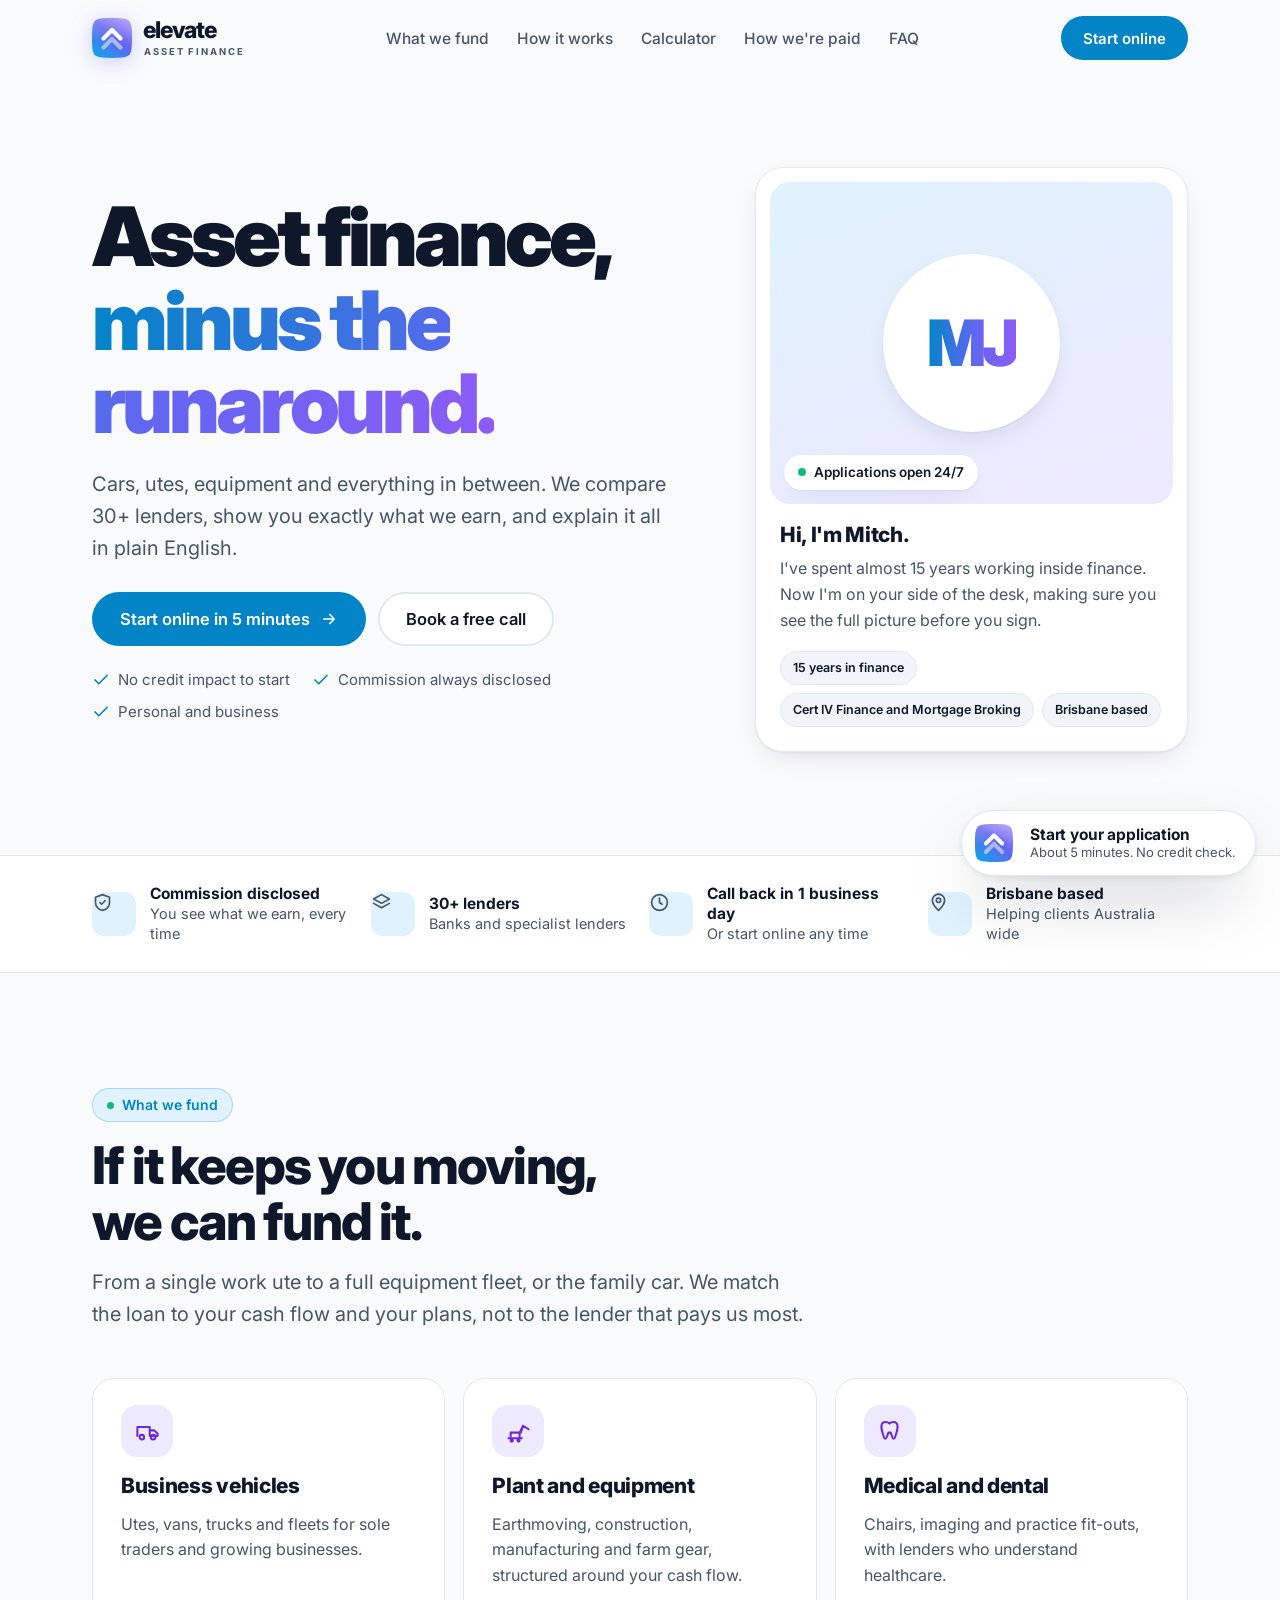
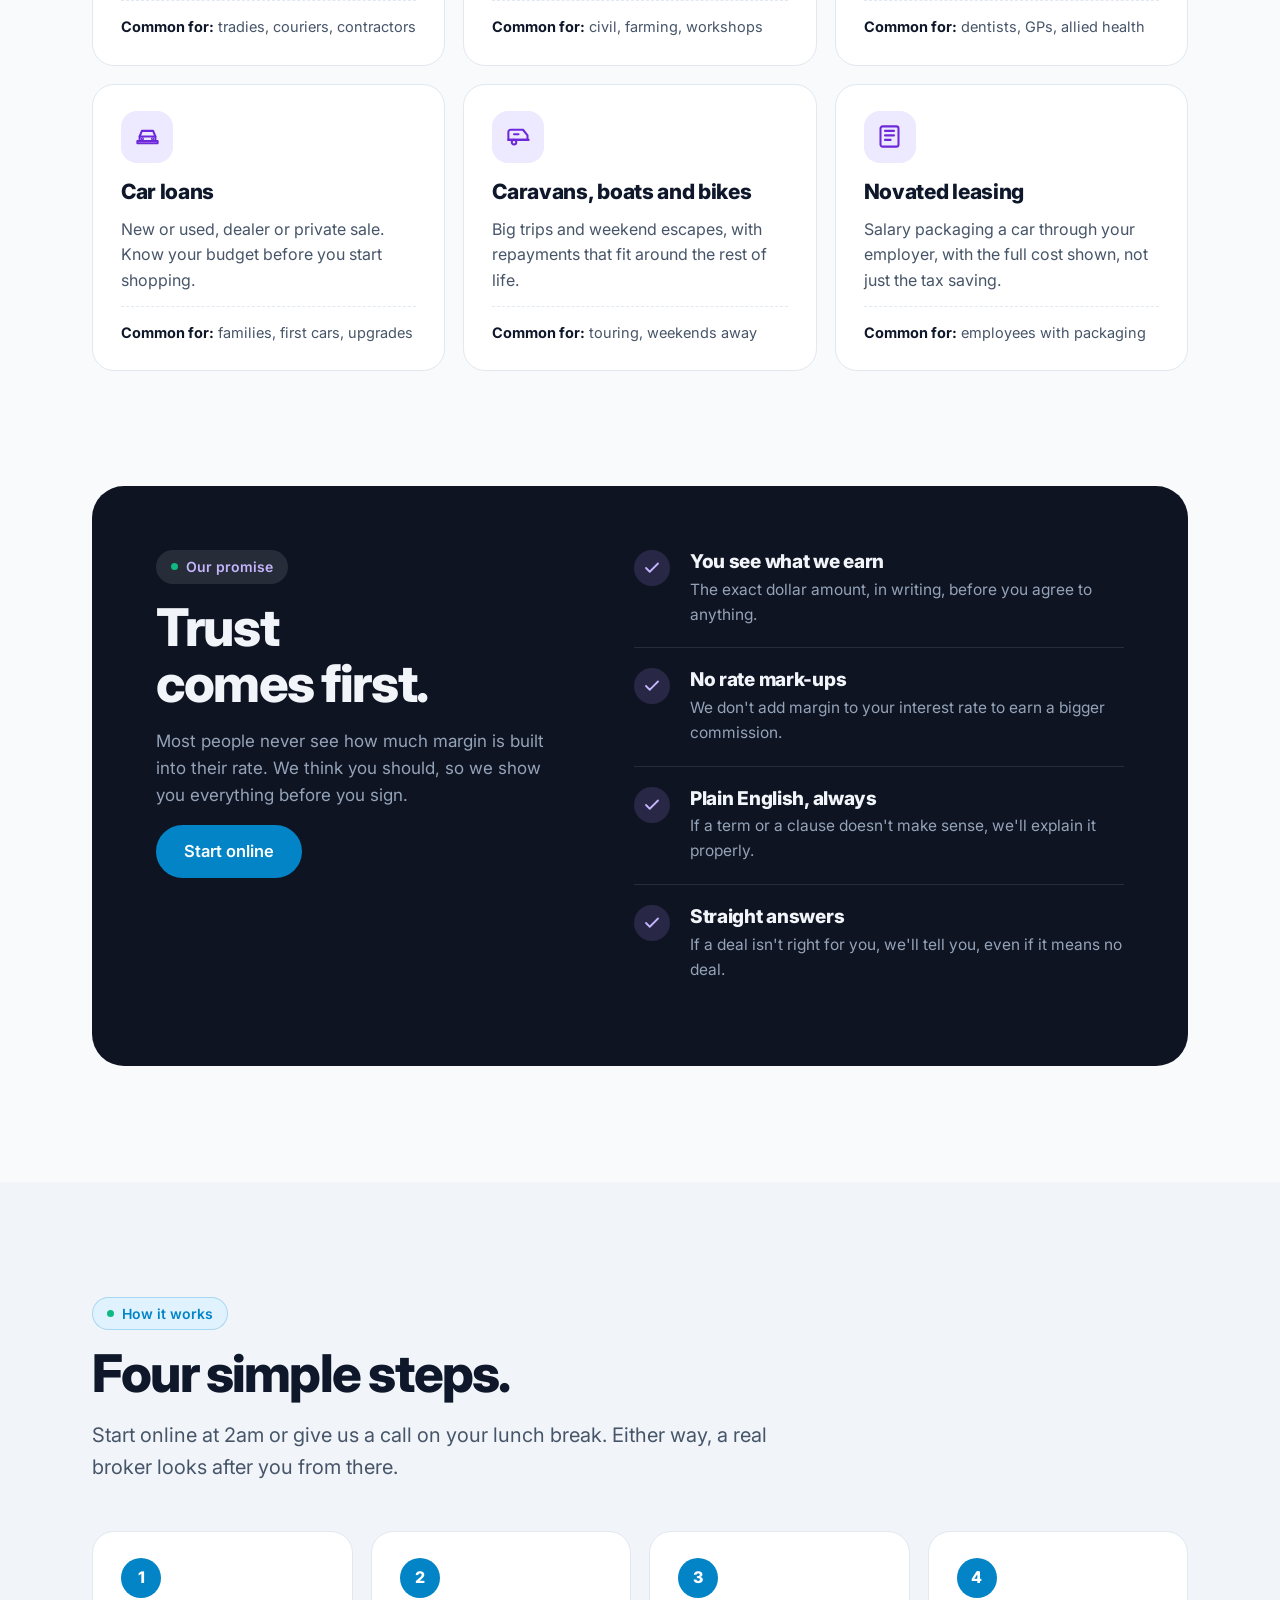
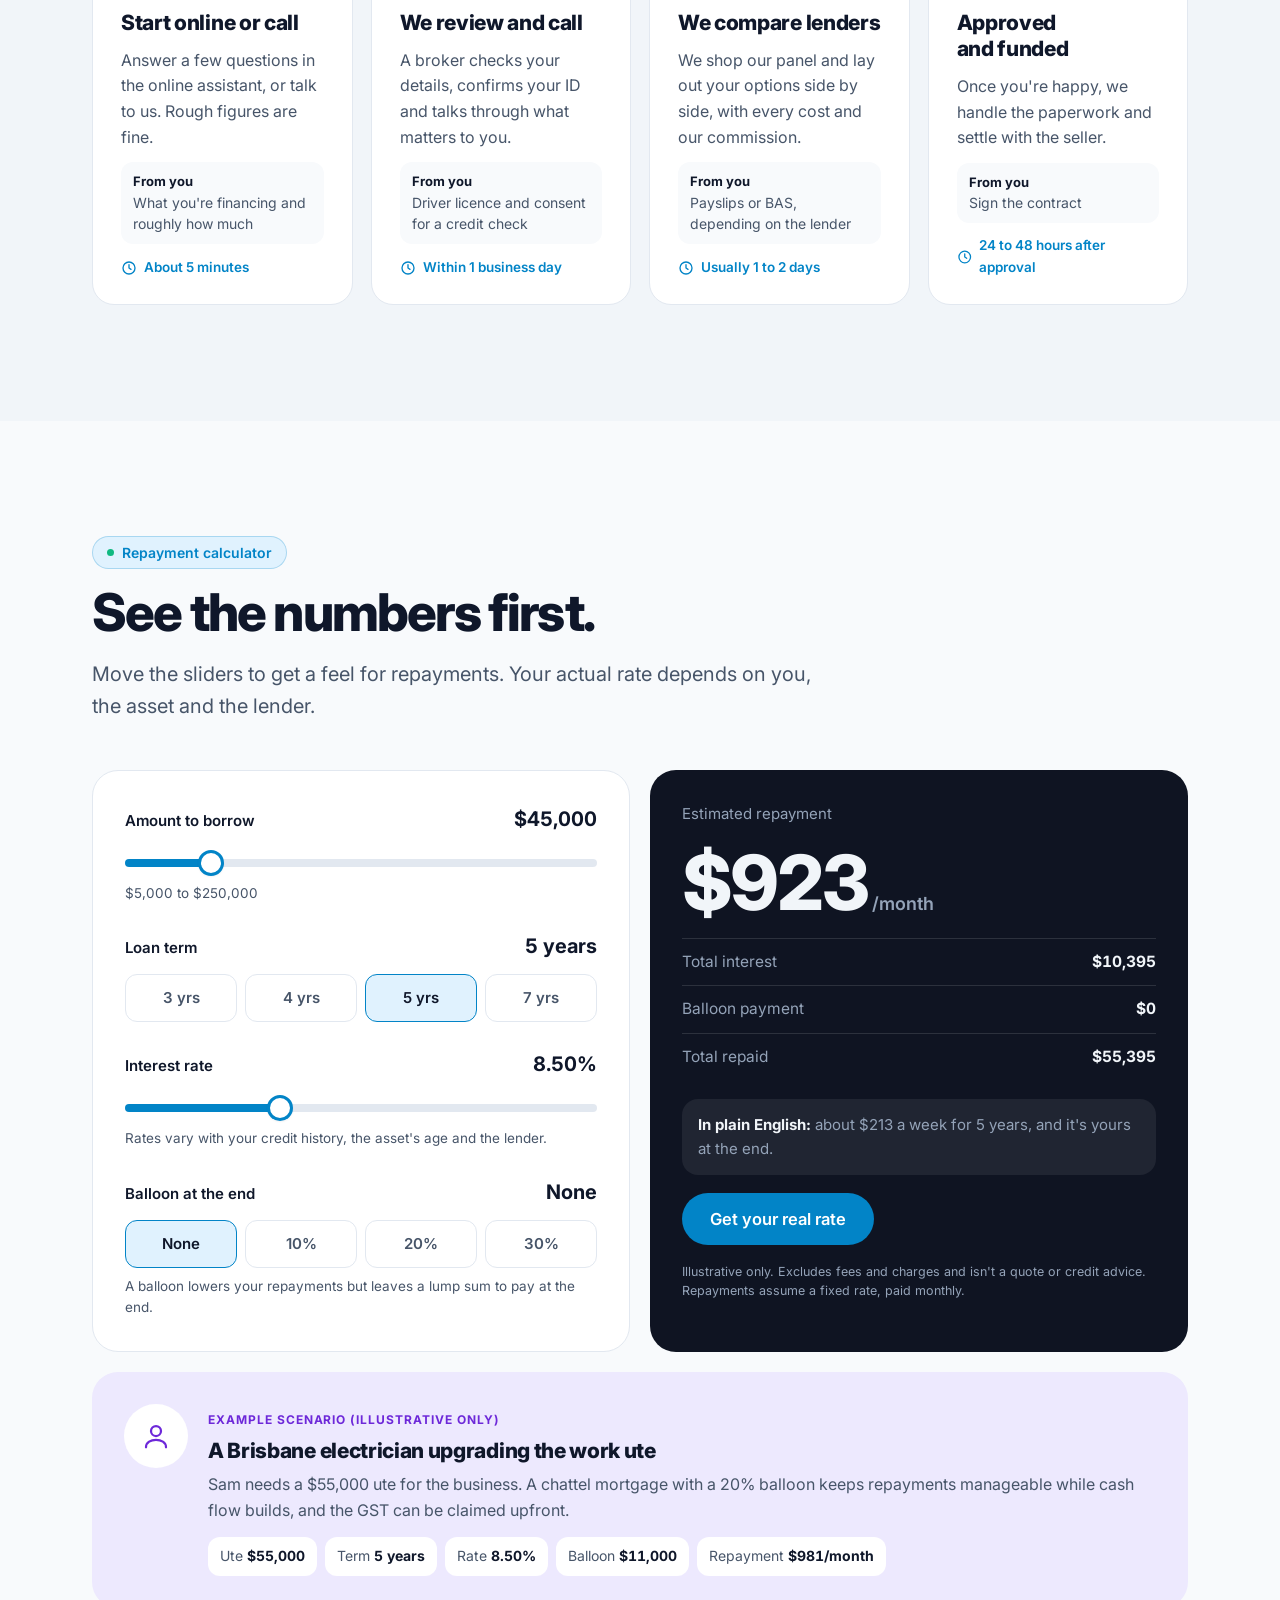
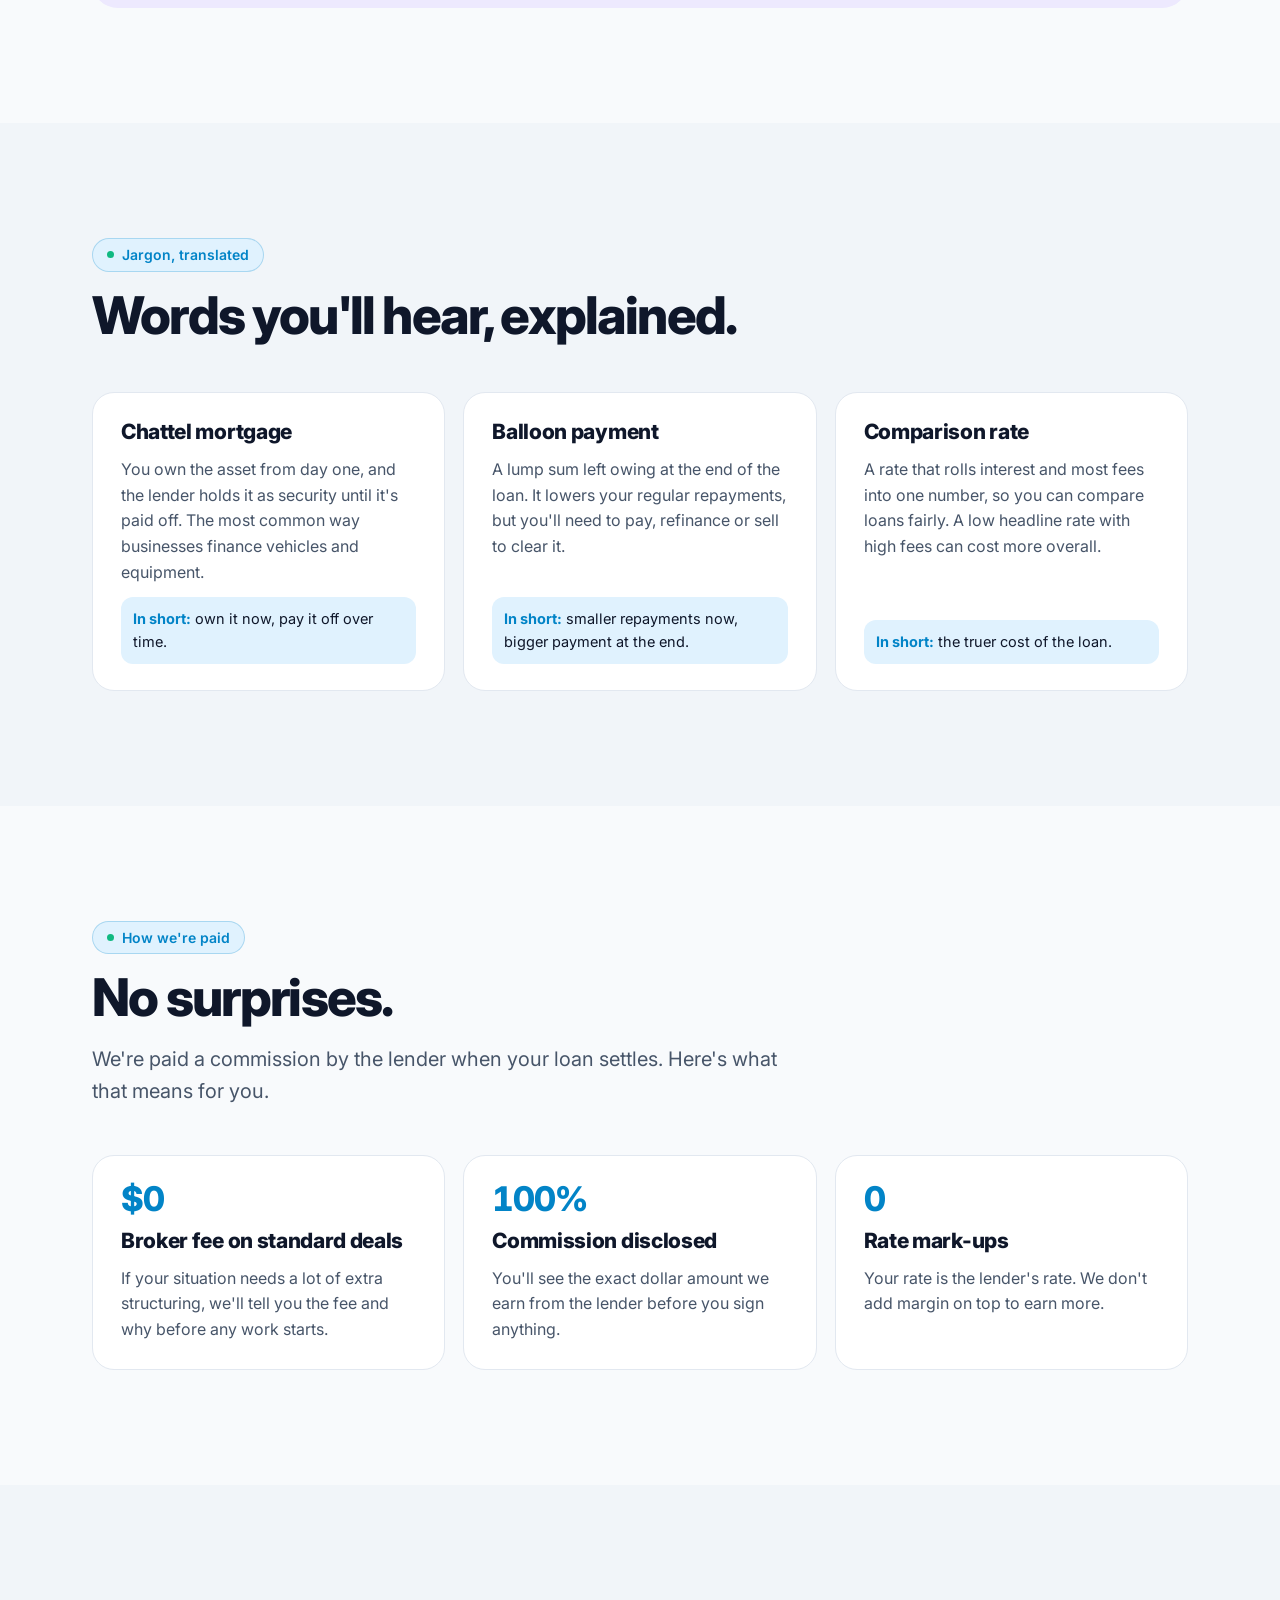
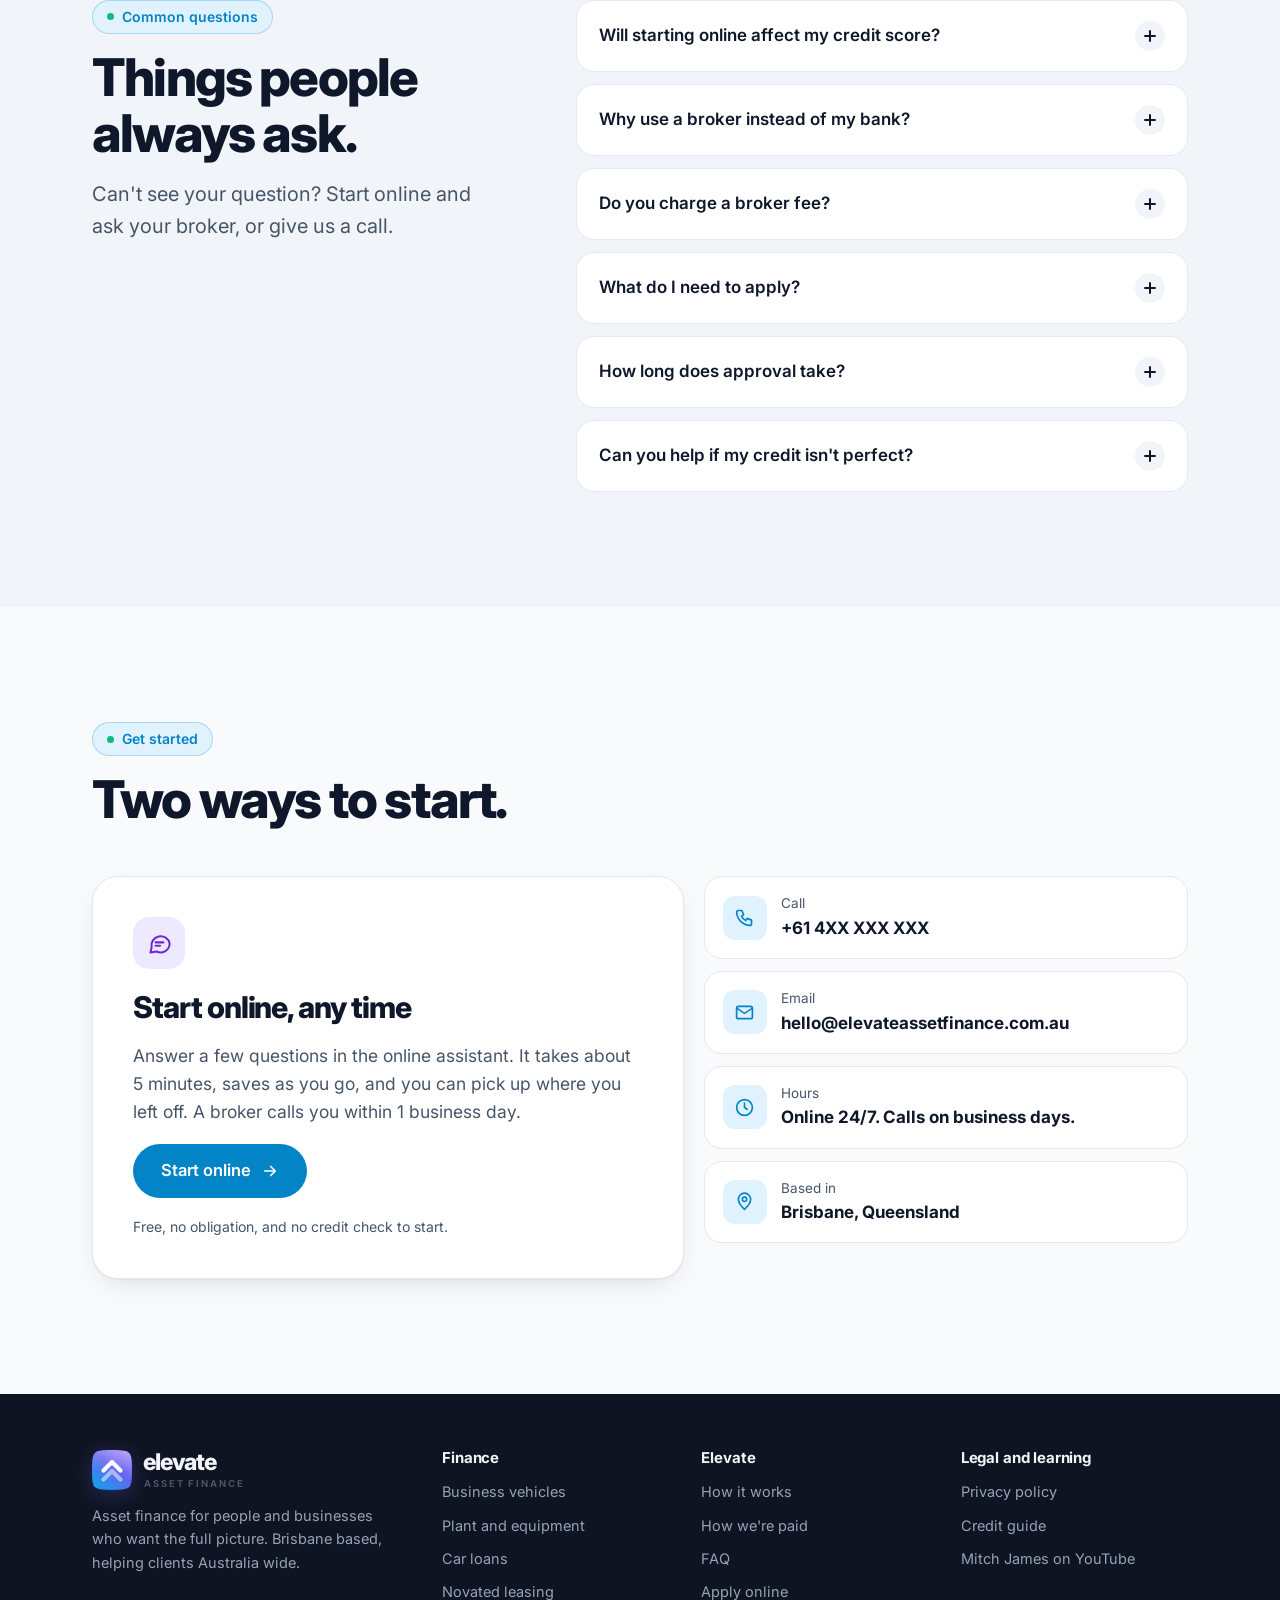
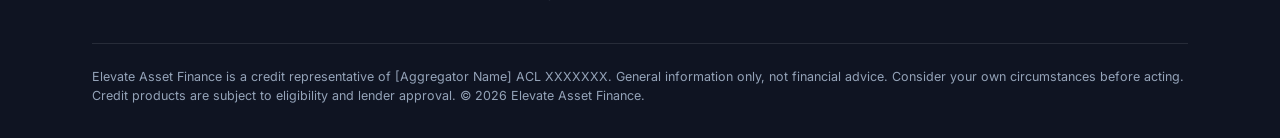
==== commit 7a29646c: "New Elevate logo and remove hero label Gradient tile with rising chevrons and a lowercase wordmark, " ====
--- a/site/index.html
+++ b/site/index.html
@@ -5,6 +5,8 @@
 <meta name="viewport" content="width=device-width, initial-scale=1.0, viewport-fit=cover, interactive-widget=resizes-content">
 <title>Elevate Asset Finance | Car, Equipment and Business Asset Finance, Brisbane</title>
 <meta name="description" content="Brisbane asset finance broker for cars, utes, equipment and business assets. 30+ lenders, commission always disclosed, plain English. Start online in 5 minutes.">
+<link rel="icon" type="image/svg+xml" href="assets/logo-mark.svg">
+<meta name="theme-color" content="#0F1422">
 <link rel="preconnect" href="https://fonts.googleapis.com">
 <link rel="preconnect" href="https://fonts.gstatic.com" crossorigin>
 <link rel="stylesheet" href="https://fonts.googleapis.com/css2?family=Inter:wght@400;500;600;700;800;900&display=swap">
@@ -262,13 +264,24 @@
 </style>
 </head>
 <body>
+<svg width="0" height="0" style="position:absolute" aria-hidden="true" focusable="false">
+  <defs>
+    <linearGradient id="eg" x1="4" y1="40" x2="36" y2="0" gradientUnits="userSpaceOnUse"><stop offset="0" stop-color="#0EA5E9"/><stop offset=".55" stop-color="#6366F1"/><stop offset="1" stop-color="#A78BFA"/></linearGradient>
+    <linearGradient id="eh" x1="20" y1="0" x2="20" y2="22" gradientUnits="userSpaceOnUse"><stop offset="0" stop-color="#fff" stop-opacity=".22"/><stop offset="1" stop-color="#fff" stop-opacity="0"/></linearGradient>
+    <symbol id="elevate-mark" viewBox="0 0 40 40">
+      <path d="M20 0c11.2 0 15 .9 17.1 2.9S40 8.8 40 20s-.9 15-2.9 17.1S31.2 40 20 40s-15-.9-17.1-2.9S0 31.2 0 20 .9 5 2.9 2.9 8.8 0 20 0z" fill="url(#eg)"/>
+      <path d="M20 0c11.2 0 15 .9 17.1 2.9S40 8.8 40 20H0C0 8.8.9 5 2.9 2.9S8.8 0 20 0z" fill="url(#eh)"/>
+      <path d="M11.5 29.5 20 21l8.5 8.5" fill="none" stroke="#fff" stroke-opacity=".5" stroke-width="4.2" stroke-linecap="round" stroke-linejoin="round"/>
+      <path d="M11.5 20.5 20 12l8.5 8.5" fill="none" stroke="#fff" stroke-width="4.2" stroke-linecap="round" stroke-linejoin="round"/>
+    </symbol>
+  </defs>
+</svg>
 
 <header class="nav" id="nav">
   <div class="container">
     <a href="#top" class="logo" aria-label="Elevate Asset Finance home">
-      <svg viewBox="0 0 40 40" aria-hidden="true"><defs><linearGradient id="lg" x1="0" y1="0" x2="1" y2="1"><stop offset="0" stop-color="#38BDF8"/><stop offset="1" stop-color="#A78BFA"/></linearGradient></defs>
-        <rect width="40" height="40" rx="12" fill="url(#lg)"/><rect x="9" y="22" width="5.5" height="9" rx="1.5" fill="#fff" fill-opacity=".55"/><rect x="17.25" y="16" width="5.5" height="15" rx="1.5" fill="#fff" fill-opacity=".8"/><rect x="25.5" y="10" width="5.5" height="21" rx="1.5" fill="#fff"/></svg>
-      <span><b>Elevate</b><small>Asset Finance</small></span>
+      <svg viewBox="0 0 40 40" aria-hidden="true"><use href="#elevate-mark"/></svg>
+      <span class="wordmark"><b>elevate</b><small>Asset Finance</small></span>
     </a>
     <ul class="nav-links">
       <li><a href="#fund">What we fund</a></li>
@@ -295,7 +308,6 @@
     <div class="glows" aria-hidden="true"><i></i><i></i><i></i></div>
     <div class="container hero-grid">
       <div class="hero-copy">
-        <span class="eyebrow">Brisbane asset finance broker</span>
         <h1>Asset finance, <span class="gradtext">minus the runaround.</span></h1>
         <p class="lede">Cars, utes, equipment and everything in between. We compare 30+ lenders, show you exactly what we earn, and explain it all in plain English.</p>
         <div class="cta-row" id="heroCta">
@@ -516,8 +528,8 @@
     <div class="foot-grid">
       <div class="foot-brand">
         <a href="#top" class="logo" aria-label="Elevate Asset Finance home">
-          <svg viewBox="0 0 40 40" aria-hidden="true"><rect width="40" height="40" rx="12" fill="url(#lg)"/><rect x="9" y="22" width="5.5" height="9" rx="1.5" fill="#fff" fill-opacity=".55"/><rect x="17.25" y="16" width="5.5" height="15" rx="1.5" fill="#fff" fill-opacity=".8"/><rect x="25.5" y="10" width="5.5" height="21" rx="1.5" fill="#fff"/></svg>
-          <span><b>Elevate</b><small>Asset Finance</small></span>
+          <svg viewBox="0 0 40 40" aria-hidden="true"><use href="#elevate-mark"/></svg>
+          <span class="wordmark"><b>elevate</b><small>Asset Finance</small></span>
         </a>
         <p>Asset finance for people and businesses who want the full picture. Brisbane based, helping clients Australia wide.</p>
       </div>
@@ -533,7 +545,7 @@
 <button class="launcher" id="launcher" type="button" data-state="new" data-hidden="true" aria-controls="pip" aria-expanded="false">
   <span class="l-icon">
     <svg class="l-ring" viewBox="0 0 48 48" aria-hidden="true"><circle class="track" cx="24" cy="24" r="22"/><circle class="fill" cx="24" cy="24" r="22"/></svg>
-    <svg class="mark" viewBox="0 0 40 40" aria-hidden="true"><rect width="40" height="40" rx="12" fill="url(#lg)"/><rect x="9" y="22" width="5.5" height="9" rx="1.5" fill="#fff" fill-opacity=".55"/><rect x="17.25" y="16" width="5.5" height="15" rx="1.5" fill="#fff" fill-opacity=".8"/><rect x="25.5" y="10" width="5.5" height="21" rx="1.5" fill="#fff"/></svg>
+    <svg class="mark" viewBox="0 0 40 40" aria-hidden="true"><use href="#elevate-mark"/></svg>
     <span class="l-badge"></span>
   </span>
   <span class="l-text"><b id="lTitle">Start your application</b><small id="lSub">About 5 minutes. No credit check.</small></span>
@@ -542,7 +554,7 @@
 <div class="pip" id="pip" data-state="closed" role="dialog" aria-label="Online application" aria-hidden="true">
   <div class="pip-inner">
     <div class="pip-bar">
-      <svg class="mark" viewBox="0 0 40 40" aria-hidden="true"><rect width="40" height="40" rx="12" fill="url(#lg)"/><rect x="9" y="22" width="5.5" height="9" rx="1.5" fill="#fff" fill-opacity=".55"/><rect x="17.25" y="16" width="5.5" height="15" rx="1.5" fill="#fff" fill-opacity=".8"/><rect x="25.5" y="10" width="5.5" height="21" rx="1.5" fill="#fff"/></svg>
+      <svg class="mark" viewBox="0 0 40 40" aria-hidden="true"><use href="#elevate-mark"/></svg>
       <span class="who"><b>Elevate application</b><small><i></i>Keep browsing, your answers are saved</small></span>
       <button class="icon-btn i-max" type="button" data-pip="max" aria-label="Expand"><svg viewBox="0 0 24 24" fill="none" stroke="currentColor" stroke-width="2" stroke-linecap="round" stroke-linejoin="round" aria-hidden="true"><path d="M14 4h6v6M10 20H4v-6M20 4l-7 7M4 20l7-7"/></svg></button>
       <button class="icon-btn i-min" type="button" data-pip="restore" aria-label="Shrink back"><svg viewBox="0 0 24 24" fill="none" stroke="currentColor" stroke-width="2" stroke-linecap="round" stroke-linejoin="round" aria-hidden="true"><path d="M4 14h6v6M20 10h-6V4M14 10l7-7M10 14l-7 7"/></svg></button>
--- a/site/assets/elevate.css
+++ b/site/assets/elevate.css
@@ -83,11 +83,12 @@
   border:1px solid color-mix(in srgb,var(--teal) 25%,transparent);padding:6px 14px;border-radius:999px;line-height:1.4}
 .eyebrow::before{content:"";width:7px;height:7px;border-radius:50%;background:var(--success);flex:none}
 
-/* Logo */
-.logo{display:flex;align-items:center;gap:12px;text-decoration:none;color:var(--ink);min-width:0}
-.logo svg{width:40px;height:40px;flex:none}
-.logo b{display:block;font-size:20px;font-weight:700;letter-spacing:-.02em;line-height:1.1}
-.logo small{display:block;font-size:12.5px;font-weight:600;color:var(--teal);line-height:1.2}
+/* Logo: gradient tile with rising chevrons + lowercase wordmark */
+.logo{display:flex;align-items:center;gap:11px;text-decoration:none;color:var(--ink);min-width:0}
+.logo svg{width:40px;height:40px;flex:none;filter:drop-shadow(0 4px 10px rgba(99,102,241,.28))}
+.wordmark{display:flex;flex-direction:column;line-height:1}
+.wordmark b{font-size:23px;font-weight:800;letter-spacing:-.05em;line-height:.95}
+.wordmark small{font-size:9.5px;font-weight:700;letter-spacing:.2em;text-transform:uppercase;color:var(--ink-2);margin-top:5px;padding-left:1px}
 
 /* Sticky glass nav */
 .nav{position:sticky;top:0;z-index:50;height:76px;background:color-mix(in srgb,var(--ground) 88%,transparent);
@@ -105,8 +106,8 @@
 
 @media (max-width:540px){
   .logo svg{width:34px;height:34px}
-  .logo b{font-size:18px}
-  .logo small{font-size:11.5px}
+  .wordmark b{font-size:20px}
+  .wordmark small{font-size:8.5px;letter-spacing:.18em;margin-top:4px}
   .btn-sm{padding:10px 16px;font-size:14px}
 }
 @media (prefers-reduced-motion:reduce){
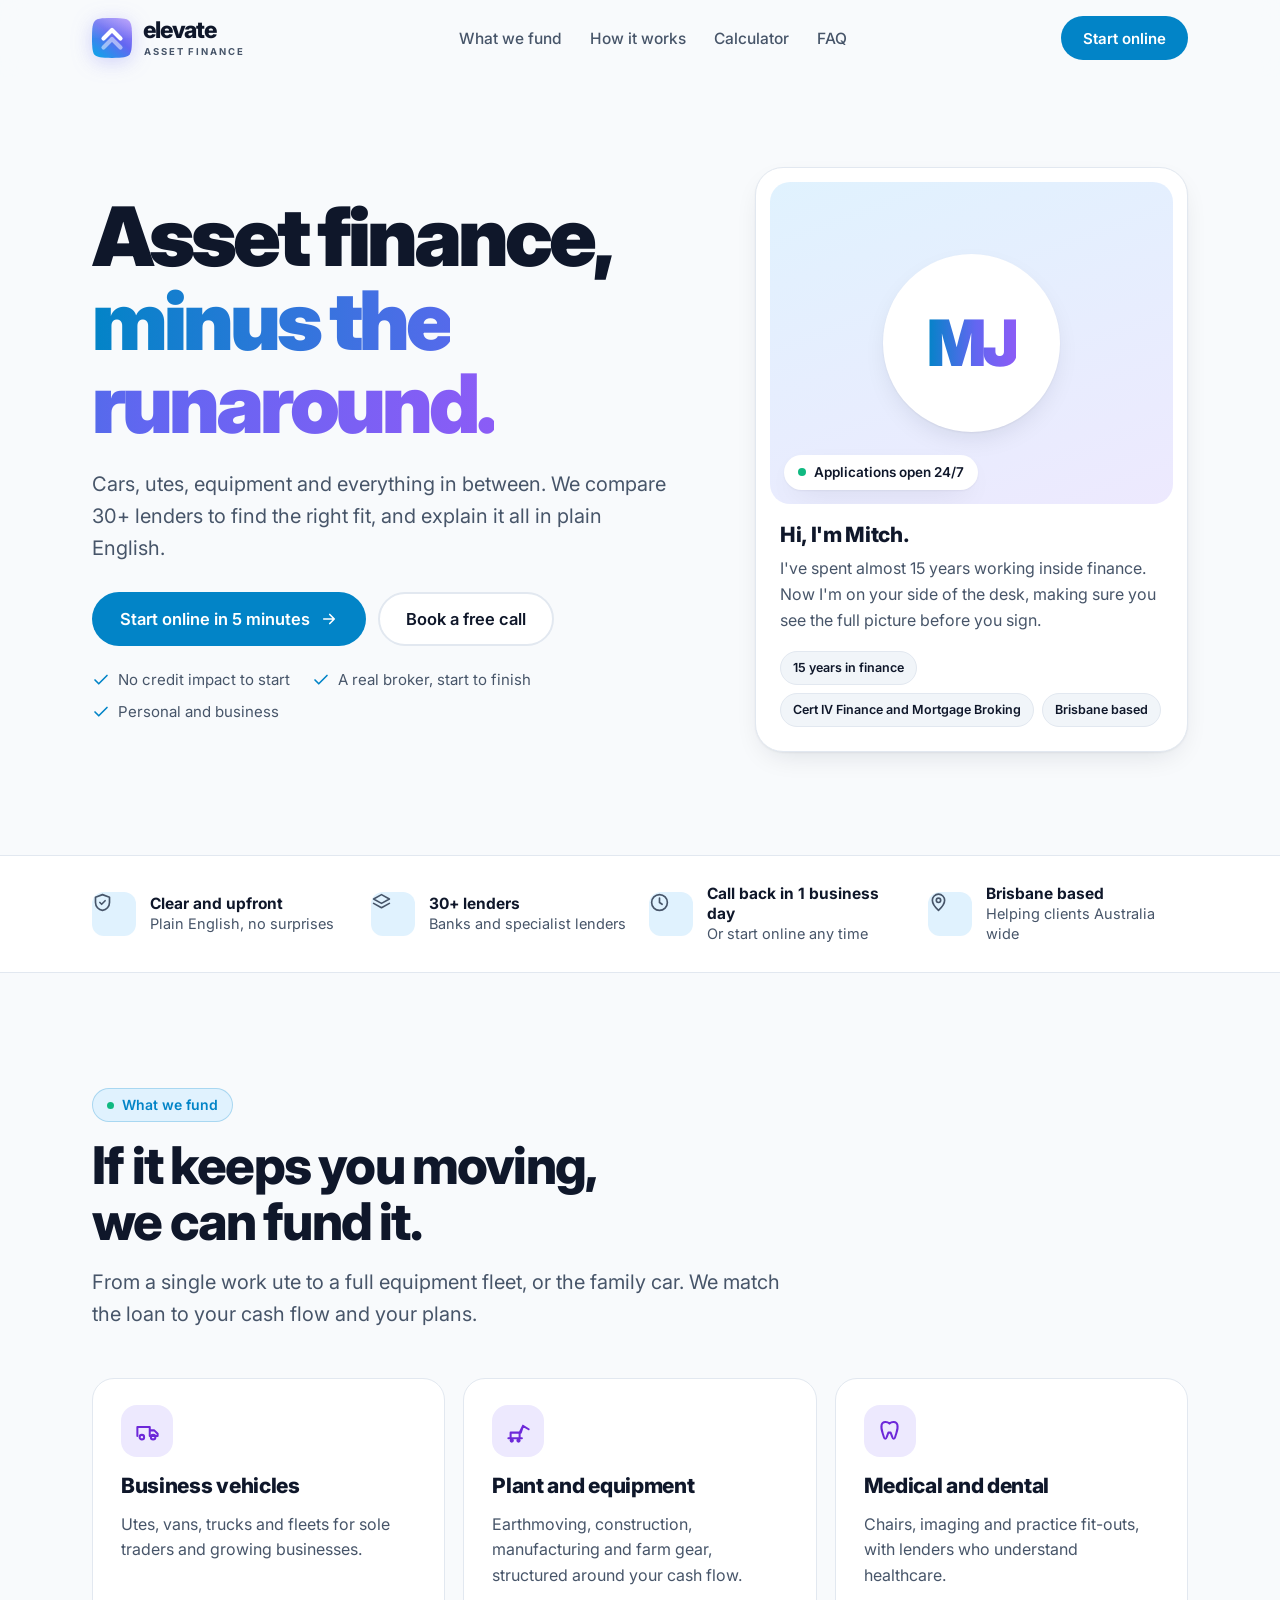
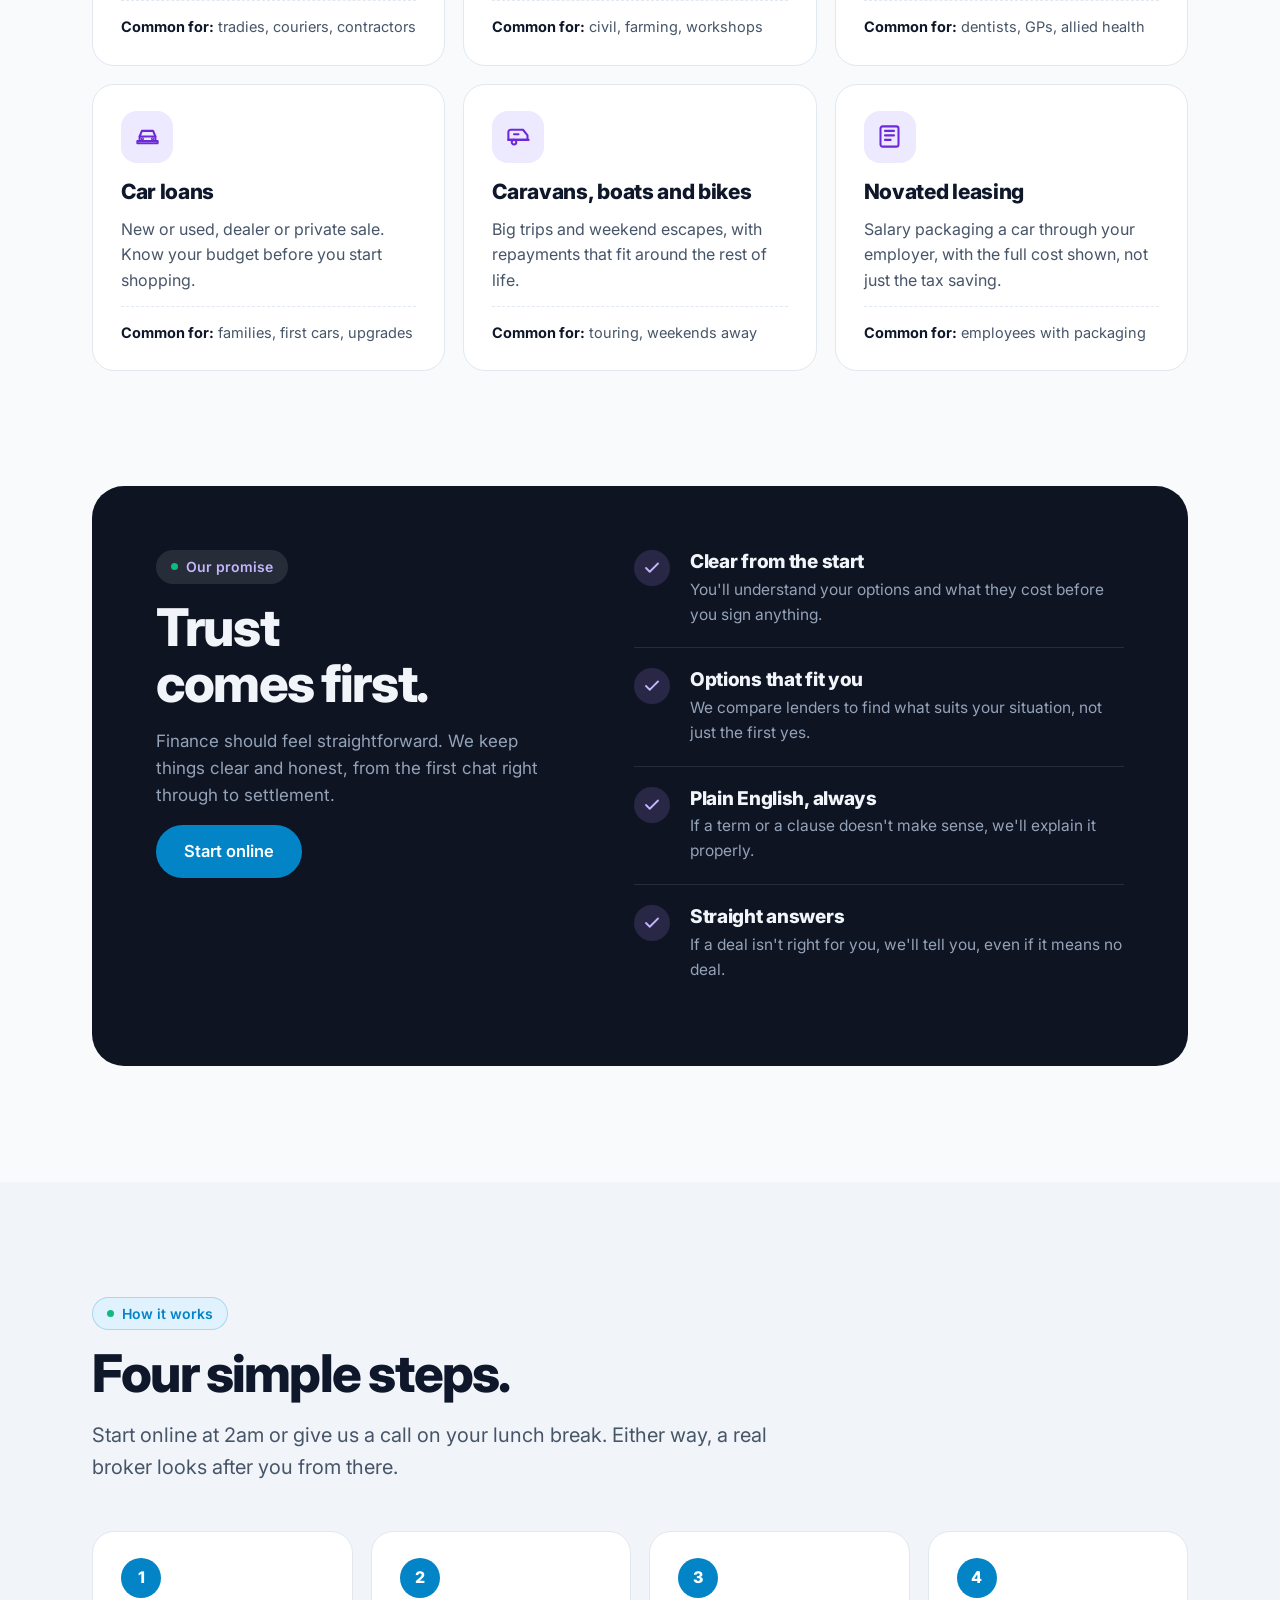
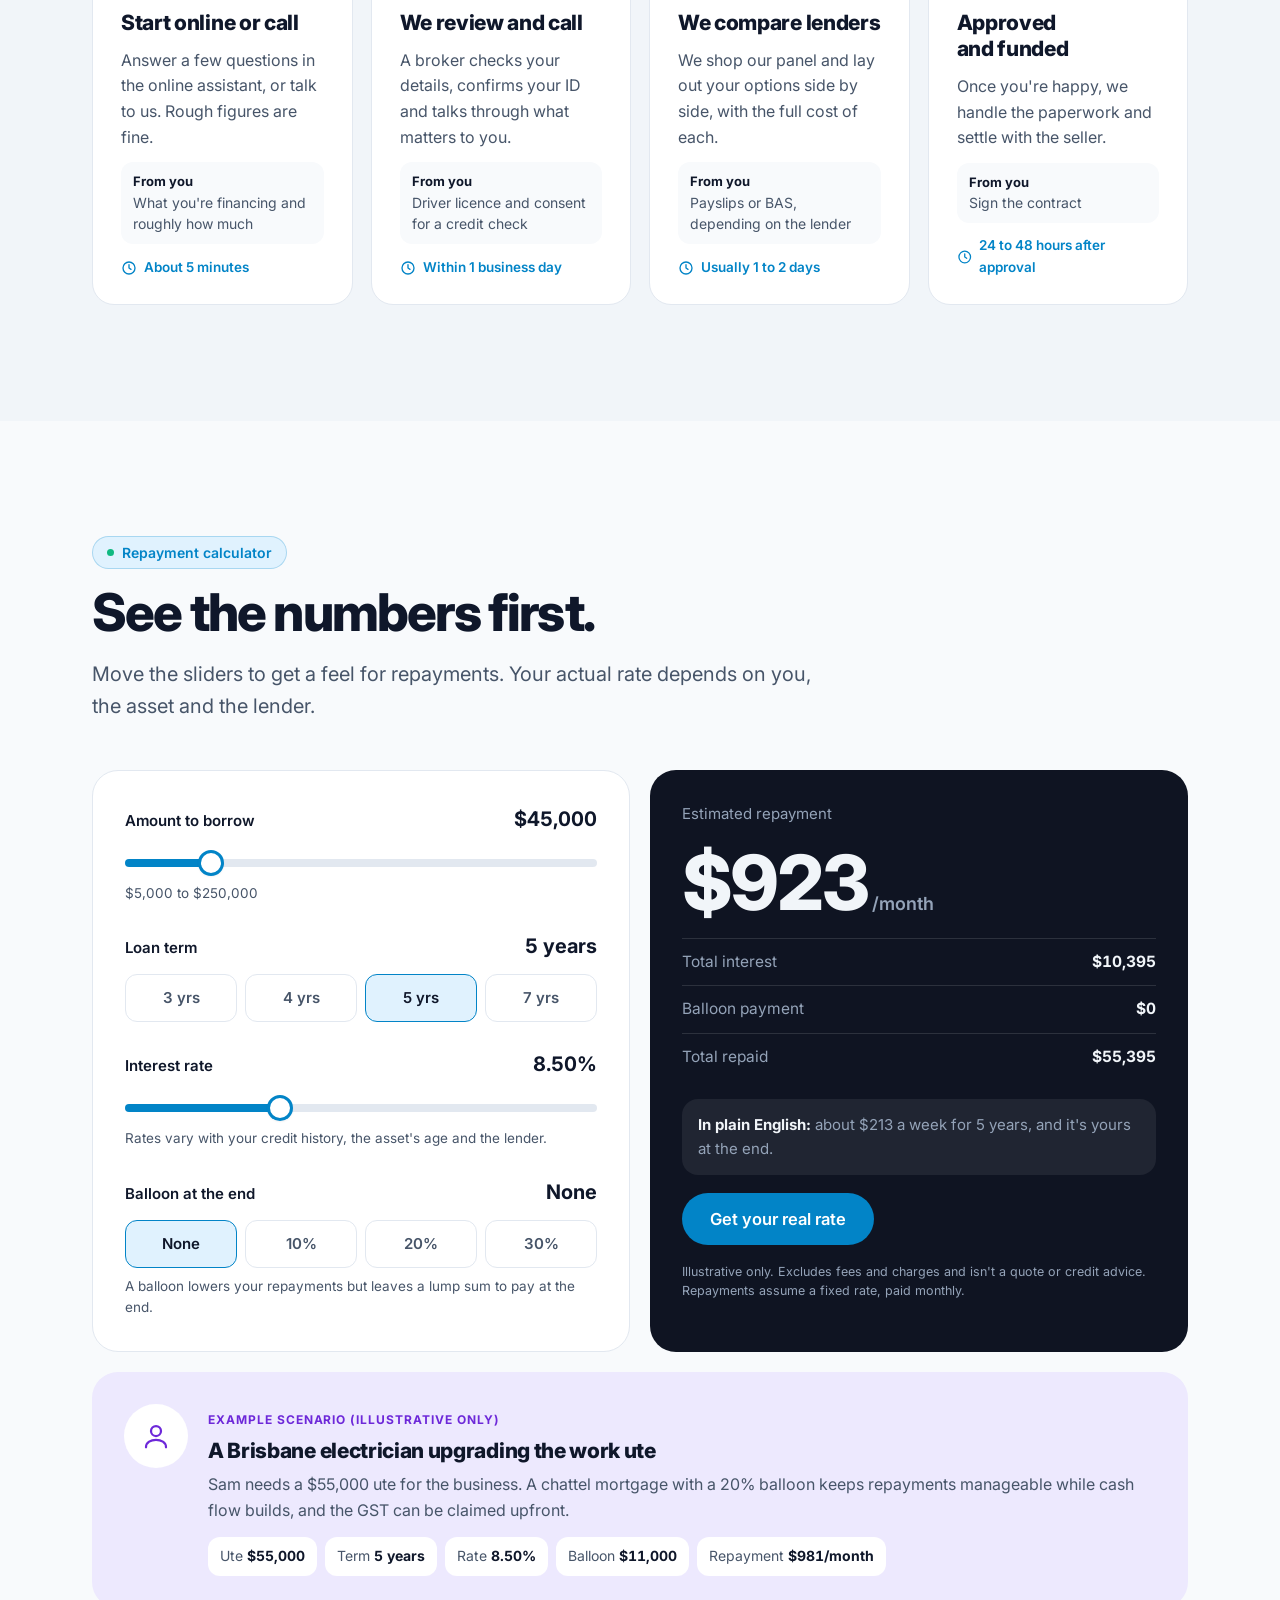
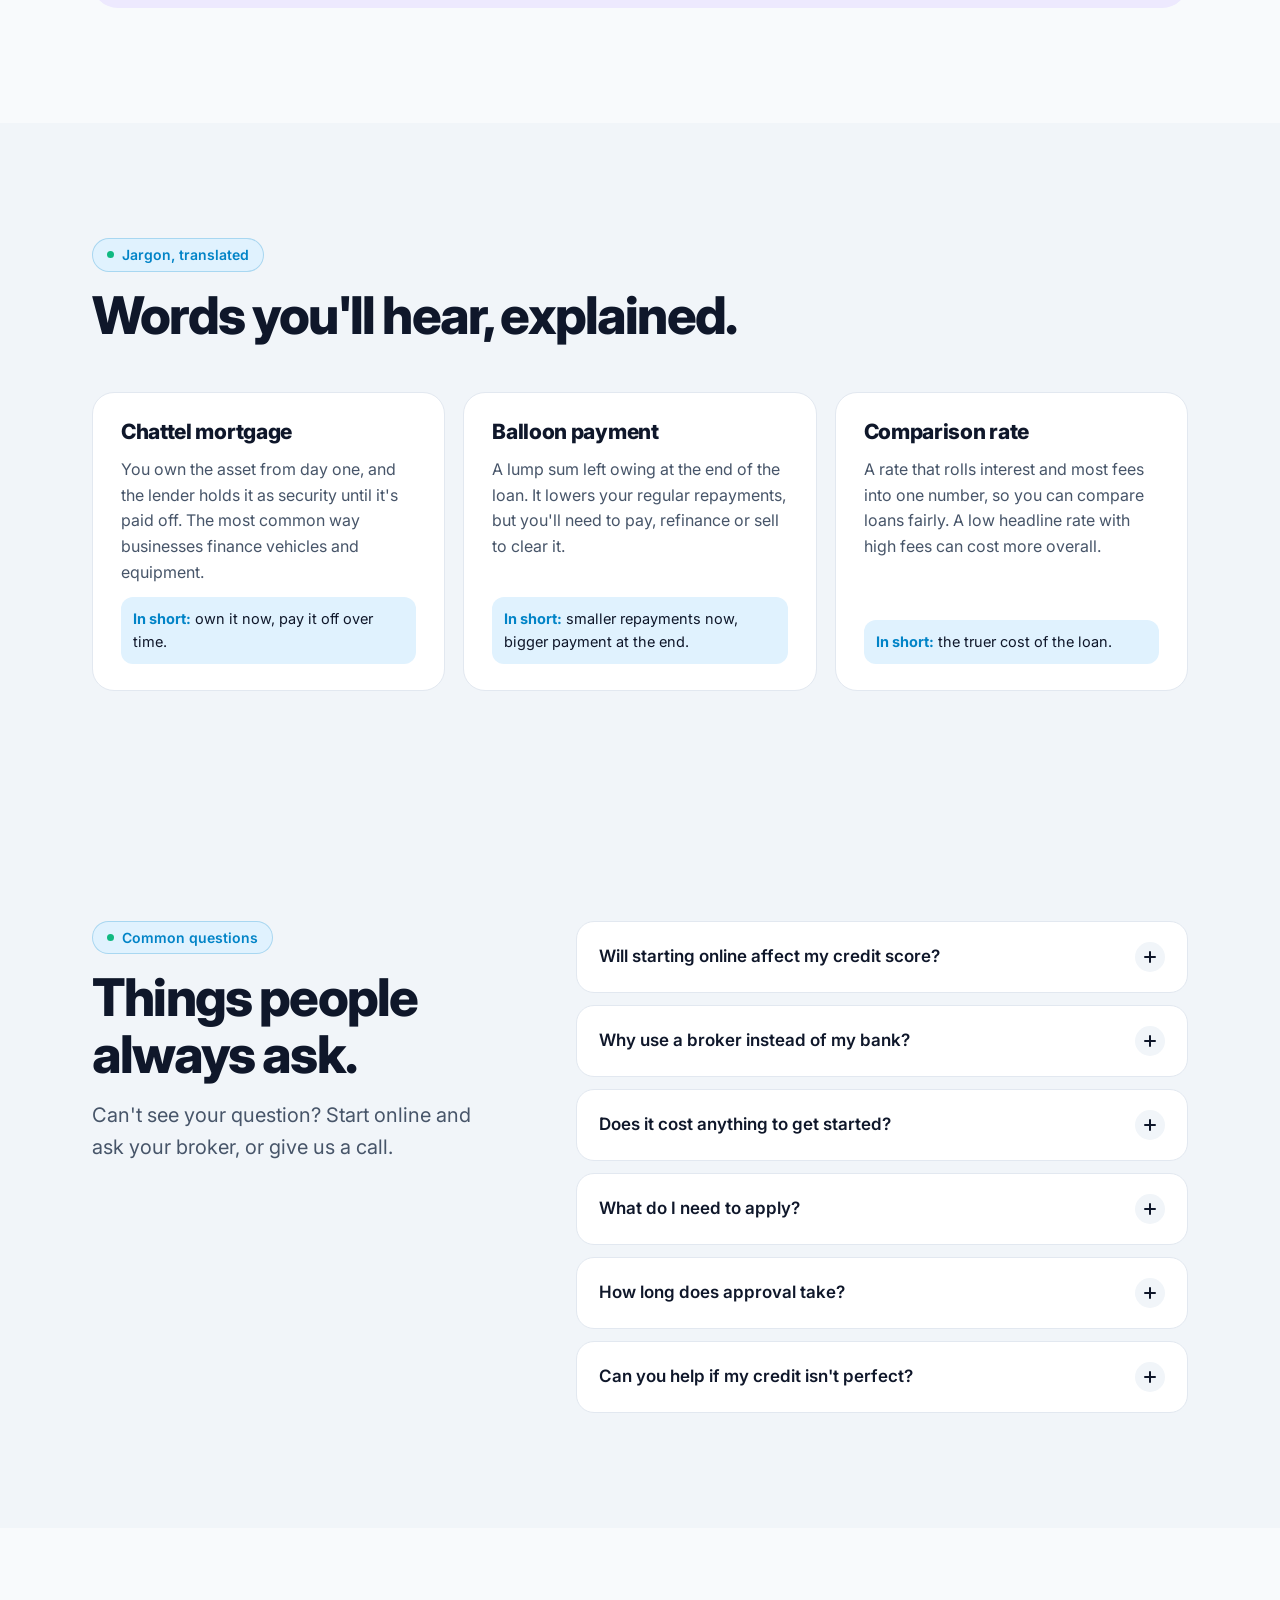
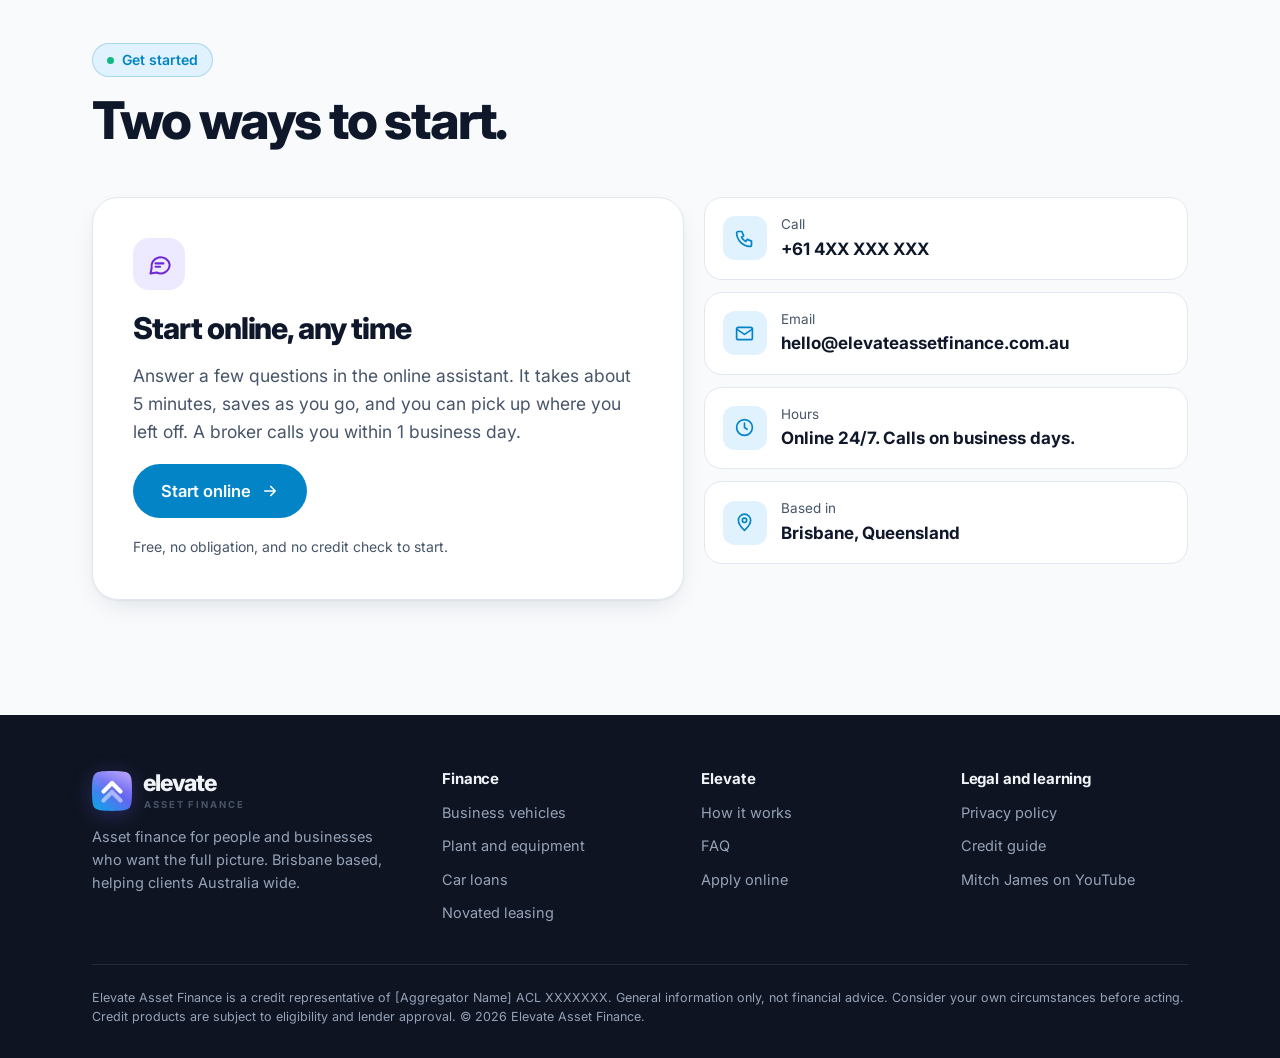
==== commit e0d0beb1: "Simplify trust messaging Remove the How we're paid section and commission, fee and rate margin promi" ====
--- a/site/index.html
+++ b/site/index.html
@@ -4,7 +4,7 @@
 <meta charset="UTF-8">
 <meta name="viewport" content="width=device-width, initial-scale=1.0, viewport-fit=cover, interactive-widget=resizes-content">
 <title>Elevate Asset Finance | Car, Equipment and Business Asset Finance, Brisbane</title>
-<meta name="description" content="Brisbane asset finance broker for cars, utes, equipment and business assets. 30+ lenders, commission always disclosed, plain English. Start online in 5 minutes.">
+<meta name="description" content="Brisbane asset finance broker for cars, utes, equipment and business assets. 30+ lenders, plain English and no surprises. Start online in 5 minutes.">
 <link rel="icon" type="image/svg+xml" href="assets/logo-mark.svg">
 <meta name="theme-color" content="#0F1422">
 <link rel="preconnect" href="https://fonts.googleapis.com">
@@ -142,8 +142,6 @@
 .short{background:var(--teal-soft);border-radius:12px;padding:10px 12px;font-size:14.5px;margin-top:auto}
 .short b{color:var(--teal)}
 
-/* Stats */
-.stat{font-size:34px;font-weight:800;letter-spacing:-.03em;color:var(--teal);line-height:1;font-variant-numeric:tabular-nums}
 
 /* FAQ */
 .faq-grid{display:grid;grid-template-columns:minmax(0,.8fr) minmax(0,1.2fr);gap:clamp(32px,6vw,80px);align-items:start}
@@ -287,7 +285,6 @@
       <li><a href="#fund">What we fund</a></li>
       <li><a href="#how">How it works</a></li>
       <li><a href="#calculator">Calculator</a></li>
-      <li><a href="#paid">How we're paid</a></li>
       <li><a href="#faq">FAQ</a></li>
     </ul>
     <div class="nav-right">
@@ -297,7 +294,7 @@
       </button>
     </div>
     <nav class="nav-menu" id="menu" hidden aria-label="Menu">
-      <a href="#fund">What we fund</a><a href="#how">How it works</a><a href="#calculator">Calculator</a><a href="#paid">How we're paid</a><a href="#faq">FAQ</a><a href="#contact">Contact</a>
+      <a href="#fund">What we fund</a><a href="#how">How it works</a><a href="#calculator">Calculator</a><a href="#faq">FAQ</a><a href="#contact">Contact</a>
     </nav>
   </div>
 </header>
@@ -309,7 +306,7 @@
     <div class="container hero-grid">
       <div class="hero-copy">
         <h1>Asset finance, <span class="gradtext">minus the runaround.</span></h1>
-        <p class="lede">Cars, utes, equipment and everything in between. We compare 30+ lenders, show you exactly what we earn, and explain it all in plain English.</p>
+        <p class="lede">Cars, utes, equipment and everything in between. We compare 30+ lenders to find the right fit, and explain it all in plain English.</p>
         <div class="cta-row" id="heroCta">
           <button class="btn btn-primary" type="button" data-open-app>Start online in 5 minutes
             <svg viewBox="0 0 24 24" fill="none" stroke="currentColor" stroke-width="2.2" stroke-linecap="round" stroke-linejoin="round" aria-hidden="true"><path d="M5 12h14M13 6l6 6-6 6"/></svg></button>
@@ -317,7 +314,7 @@
         </div>
         <ul class="ticks">
           <li><svg viewBox="0 0 24 24" fill="none" stroke="currentColor" stroke-width="2.2" stroke-linecap="round" stroke-linejoin="round" aria-hidden="true"><path d="M20 6 9 17l-5-5"/></svg>No credit impact to start</li>
-          <li><svg viewBox="0 0 24 24" fill="none" stroke="currentColor" stroke-width="2.2" stroke-linecap="round" stroke-linejoin="round" aria-hidden="true"><path d="M20 6 9 17l-5-5"/></svg>Commission always disclosed</li>
+          <li><svg viewBox="0 0 24 24" fill="none" stroke="currentColor" stroke-width="2.2" stroke-linecap="round" stroke-linejoin="round" aria-hidden="true"><path d="M20 6 9 17l-5-5"/></svg>A real broker, start to finish</li>
           <li><svg viewBox="0 0 24 24" fill="none" stroke="currentColor" stroke-width="2.2" stroke-linecap="round" stroke-linejoin="round" aria-hidden="true"><path d="M20 6 9 17l-5-5"/></svg>Personal and business</li>
         </ul>
       </div>
@@ -338,7 +335,7 @@
   <!-- Trust bar -->
   <div class="trust">
     <div class="container trust-grid">
-      <div class="trust-item"><span class="tile"><svg viewBox="0 0 24 24" fill="none" stroke="currentColor" stroke-width="1.9" stroke-linecap="round" stroke-linejoin="round" aria-hidden="true"><path d="M12 3 4 6v6c0 4.5 3.4 8.3 8 9 4.6-.7 8-4.5 8-9V6z"/><path d="m9 12 2 2 4-4"/></svg></span><div><b>Commission disclosed</b><span>You see what we earn, every time</span></div></div>
+      <div class="trust-item"><span class="tile"><svg viewBox="0 0 24 24" fill="none" stroke="currentColor" stroke-width="1.9" stroke-linecap="round" stroke-linejoin="round" aria-hidden="true"><path d="M12 3 4 6v6c0 4.5 3.4 8.3 8 9 4.6-.7 8-4.5 8-9V6z"/><path d="m9 12 2 2 4-4"/></svg></span><div><b>Clear and upfront</b><span>Plain English, no surprises</span></div></div>
       <div class="trust-item"><span class="tile"><svg viewBox="0 0 24 24" fill="none" stroke="currentColor" stroke-width="1.9" stroke-linecap="round" stroke-linejoin="round" aria-hidden="true"><path d="m12 3 9 5-9 5-9-5z"/><path d="m3 13 9 5 9-5"/></svg></span><div><b>30+ lenders</b><span>Banks and specialist lenders</span></div></div>
       <div class="trust-item"><span class="tile"><svg viewBox="0 0 24 24" fill="none" stroke="currentColor" stroke-width="1.9" stroke-linecap="round" stroke-linejoin="round" aria-hidden="true"><circle cx="12" cy="12" r="9"/><path d="M12 7v5l3 2"/></svg></span><div><b>Call back in 1 business day</b><span>Or start online any time</span></div></div>
       <div class="trust-item"><span class="tile"><svg viewBox="0 0 24 24" fill="none" stroke="currentColor" stroke-width="1.9" stroke-linecap="round" stroke-linejoin="round" aria-hidden="true"><path d="M12 21s-7-6.2-7-11.5a7 7 0 0 1 14 0C19 14.8 12 21 12 21z"/><circle cx="12" cy="9.5" r="2.5"/></svg></span><div><b>Brisbane based</b><span>Helping clients Australia wide</span></div></div>
@@ -351,7 +348,7 @@
       <div class="sec-head">
         <span class="eyebrow">What we fund</span>
         <h2>If it keeps you moving, we can fund it.</h2>
-        <p class="lede">From a single work ute to a full equipment fleet, or the family car. We match the loan to your cash flow and your plans, not to the lender that pays us most.</p>
+        <p class="lede">From a single work ute to a full equipment fleet, or the family car. We match the loan to your cash flow and your plans.</p>
       </div>
       <div class="grid-3">
         <article class="card"><span class="asset-tile"><svg viewBox="0 0 24 24" fill="none" stroke="currentColor" stroke-width="1.8" stroke-linecap="round" stroke-linejoin="round" aria-hidden="true"><path d="M3 16V8h11v8M14 11h4l3 3v2h-7"/><circle cx="7" cy="17" r="2"/><circle cx="17" cy="17" r="2"/></svg></span><h3>Business vehicles</h3><p>Utes, vans, trucks and fleets for sole traders and growing businesses.</p><div class="card-foot"><b>Common for:</b> tradies, couriers, contractors</div></article>
@@ -371,12 +368,12 @@
         <div class="deep-copy">
           <span class="eyebrow">Our promise</span>
           <h2 id="promise-h">Trust comes first.</h2>
-          <p>Most people never see how much margin is built into their rate. We think you should, so we show you everything before you sign.</p>
+          <p>Finance should feel straightforward. We keep things clear and honest, from the first chat right through to settlement.</p>
           <button class="btn btn-primary" type="button" data-open-app>Start online</button>
         </div>
         <ul class="checks">
-          <li><span class="check"><svg viewBox="0 0 24 24" fill="none" stroke="currentColor" stroke-width="2.4" stroke-linecap="round" stroke-linejoin="round" aria-hidden="true"><path d="M20 6 9 17l-5-5"/></svg></span><div><h3>You see what we earn</h3><p>The exact dollar amount, in writing, before you agree to anything.</p></div></li>
-          <li><span class="check"><svg viewBox="0 0 24 24" fill="none" stroke="currentColor" stroke-width="2.4" stroke-linecap="round" stroke-linejoin="round" aria-hidden="true"><path d="M20 6 9 17l-5-5"/></svg></span><div><h3>No rate mark-ups</h3><p>We don't add margin to your interest rate to earn a bigger commission.</p></div></li>
+          <li><span class="check"><svg viewBox="0 0 24 24" fill="none" stroke="currentColor" stroke-width="2.4" stroke-linecap="round" stroke-linejoin="round" aria-hidden="true"><path d="M20 6 9 17l-5-5"/></svg></span><div><h3>Clear from the start</h3><p>You'll understand your options and what they cost before you sign anything.</p></div></li>
+          <li><span class="check"><svg viewBox="0 0 24 24" fill="none" stroke="currentColor" stroke-width="2.4" stroke-linecap="round" stroke-linejoin="round" aria-hidden="true"><path d="M20 6 9 17l-5-5"/></svg></span><div><h3>Options that fit you</h3><p>We compare lenders to find what suits your situation, not just the first yes.</p></div></li>
           <li><span class="check"><svg viewBox="0 0 24 24" fill="none" stroke="currentColor" stroke-width="2.4" stroke-linecap="round" stroke-linejoin="round" aria-hidden="true"><path d="M20 6 9 17l-5-5"/></svg></span><div><h3>Plain English, always</h3><p>If a term or a clause doesn't make sense, we'll explain it properly.</p></div></li>
           <li><span class="check"><svg viewBox="0 0 24 24" fill="none" stroke="currentColor" stroke-width="2.4" stroke-linecap="round" stroke-linejoin="round" aria-hidden="true"><path d="M20 6 9 17l-5-5"/></svg></span><div><h3>Straight answers</h3><p>If a deal isn't right for you, we'll tell you, even if it means no deal.</p></div></li>
         </ul>
@@ -395,7 +392,7 @@
       <div class="grid-4">
         <article class="card step"><span class="n">1</span><h3>Start online or call</h3><p>Answer a few questions in the online assistant, or talk to us. Rough figures are fine.</p><div class="from"><b>From you</b>What you're financing and roughly how much</div><div class="time"><svg viewBox="0 0 24 24" fill="none" stroke="currentColor" stroke-width="2" stroke-linecap="round" aria-hidden="true"><circle cx="12" cy="12" r="9"/><path d="M12 7v5l3 2"/></svg>About 5 minutes</div></article>
         <article class="card step"><span class="n">2</span><h3>We review and call</h3><p>A broker checks your details, confirms your ID and talks through what matters to you.</p><div class="from"><b>From you</b>Driver licence and consent for a credit check</div><div class="time"><svg viewBox="0 0 24 24" fill="none" stroke="currentColor" stroke-width="2" stroke-linecap="round" aria-hidden="true"><circle cx="12" cy="12" r="9"/><path d="M12 7v5l3 2"/></svg>Within 1 business day</div></article>
-        <article class="card step"><span class="n">3</span><h3>We compare lenders</h3><p>We shop our panel and lay out your options side by side, with every cost and our commission.</p><div class="from"><b>From you</b>Payslips or BAS, depending on the lender</div><div class="time"><svg viewBox="0 0 24 24" fill="none" stroke="currentColor" stroke-width="2" stroke-linecap="round" aria-hidden="true"><circle cx="12" cy="12" r="9"/><path d="M12 7v5l3 2"/></svg>Usually 1 to 2 days</div></article>
+        <article class="card step"><span class="n">3</span><h3>We compare lenders</h3><p>We shop our panel and lay out your options side by side, with the full cost of each.</p><div class="from"><b>From you</b>Payslips or BAS, depending on the lender</div><div class="time"><svg viewBox="0 0 24 24" fill="none" stroke="currentColor" stroke-width="2" stroke-linecap="round" aria-hidden="true"><circle cx="12" cy="12" r="9"/><path d="M12 7v5l3 2"/></svg>Usually 1 to 2 days</div></article>
         <article class="card step"><span class="n">4</span><h3>Approved and funded</h3><p>Once you're happy, we handle the paperwork and settle with the seller.</p><div class="from"><b>From you</b>Sign the contract</div><div class="time"><svg viewBox="0 0 24 24" fill="none" stroke="currentColor" stroke-width="2" stroke-linecap="round" aria-hidden="true"><circle cx="12" cy="12" r="9"/><path d="M12 7v5l3 2"/></svg>24 to 48 hours after approval</div></article>
       </div>
     </div>
@@ -461,21 +458,6 @@
     </div>
   </section>
 
-  <!-- How we're paid -->
-  <section class="section" id="paid">
-    <div class="container">
-      <div class="sec-head">
-        <span class="eyebrow">How we're paid</span>
-        <h2>No surprises.</h2>
-        <p class="lede">We're paid a commission by the lender when your loan settles. Here's what that means for you.</p>
-      </div>
-      <div class="grid-3">
-        <article class="card"><span class="stat">$0</span><h3>Broker fee on standard deals</h3><p>If your situation needs a lot of extra structuring, we'll tell you the fee and why before any work starts.</p></article>
-        <article class="card"><span class="stat">100%</span><h3>Commission disclosed</h3><p>You'll see the exact dollar amount we earn from the lender before you sign anything.</p></article>
-        <article class="card"><span class="stat">0</span><h3>Rate mark-ups</h3><p>Your rate is the lender's rate. We don't add margin on top to earn more.</p></article>
-      </div>
-    </div>
-  </section>
 
   <!-- FAQ -->
   <section class="section tint" id="faq">
@@ -488,7 +470,7 @@
       <div class="faq">
         <details><summary>Will starting online affect my credit score?<span class="pm" aria-hidden="true"></span></summary><p>No. The online assistant doesn't run a credit check. We only do that later, after talking with you and getting your consent.</p></details>
         <details><summary>Why use a broker instead of my bank?<span class="pm" aria-hidden="true"></span></summary><p>Your bank offers its own products at its own rates. We work across 30+ lenders and match you to the one that suits your situation. For vehicles and equipment, the difference between lenders can be significant.</p></details>
-        <details><summary>Do you charge a broker fee?<span class="pm" aria-hidden="true"></span></summary><p>For most deals, no. We earn a commission from the lender at settlement. If your situation needs significant extra work, we'll tell you the fee before anything starts.</p></details>
+        <details><summary>Does it cost anything to get started?<span class="pm" aria-hidden="true"></span></summary><p>No. Starting online or having a chat with us is free and there's no obligation. We'll walk you through all the costs of your loan before you decide.</p></details>
         <details><summary>What do I need to apply?<span class="pm" aria-hidden="true"></span></summary><p>To start, just the basics: what you're financing, your work and income, and any current loans. Your broker will then ask for ID and documents like payslips or BAS, depending on the lender.</p></details>
         <details><summary>How long does approval take?<span class="pm" aria-hidden="true"></span></summary><p>Straightforward deals are often approved within 24 to 48 hours of a complete application. Complex commercial deals or unusual assets can take longer. We'll keep you updated the whole way.</p></details>
         <details><summary>Can you help if my credit isn't perfect?<span class="pm" aria-hidden="true"></span></summary><p>Often, yes. Some lenders on our panel specialise in non-standard applications. We'll be honest about what's realistic rather than waste your time.</p></details>
@@ -534,7 +516,7 @@
         <p>Asset finance for people and businesses who want the full picture. Brisbane based, helping clients Australia wide.</p>
       </div>
       <div><h4>Finance</h4><ul><li><a href="#fund">Business vehicles</a></li><li><a href="#fund">Plant and equipment</a></li><li><a href="#fund">Car loans</a></li><li><a href="#fund">Novated leasing</a></li></ul></div>
-      <div><h4>Elevate</h4><ul><li><a href="#how">How it works</a></li><li><a href="#paid">How we're paid</a></li><li><a href="#faq">FAQ</a></li><li><a href="apply.html">Apply online</a></li></ul></div>
+      <div><h4>Elevate</h4><ul><li><a href="#how">How it works</a></li><li><a href="#faq">FAQ</a></li><li><a href="apply.html">Apply online</a></li></ul></div>
       <div><h4>Legal and learning</h4><ul><li><a href="/privacy">Privacy policy</a></li><li><a href="/credit-guide.pdf">Credit guide</a></li><li><a href="https://www.youtube.com/@mjwilliams086" target="_blank" rel="noopener">Mitch James on YouTube</a></li></ul></div>
     </div>
     <p class="footer-legal">Elevate Asset Finance is a credit representative of [Aggregator Name] ACL XXXXXXX. General information only, not financial advice. Consider your own circumstances before acting. Credit products are subject to eligibility and lender approval. &copy; <span id="yr">2026</span> Elevate Asset Finance.</p>
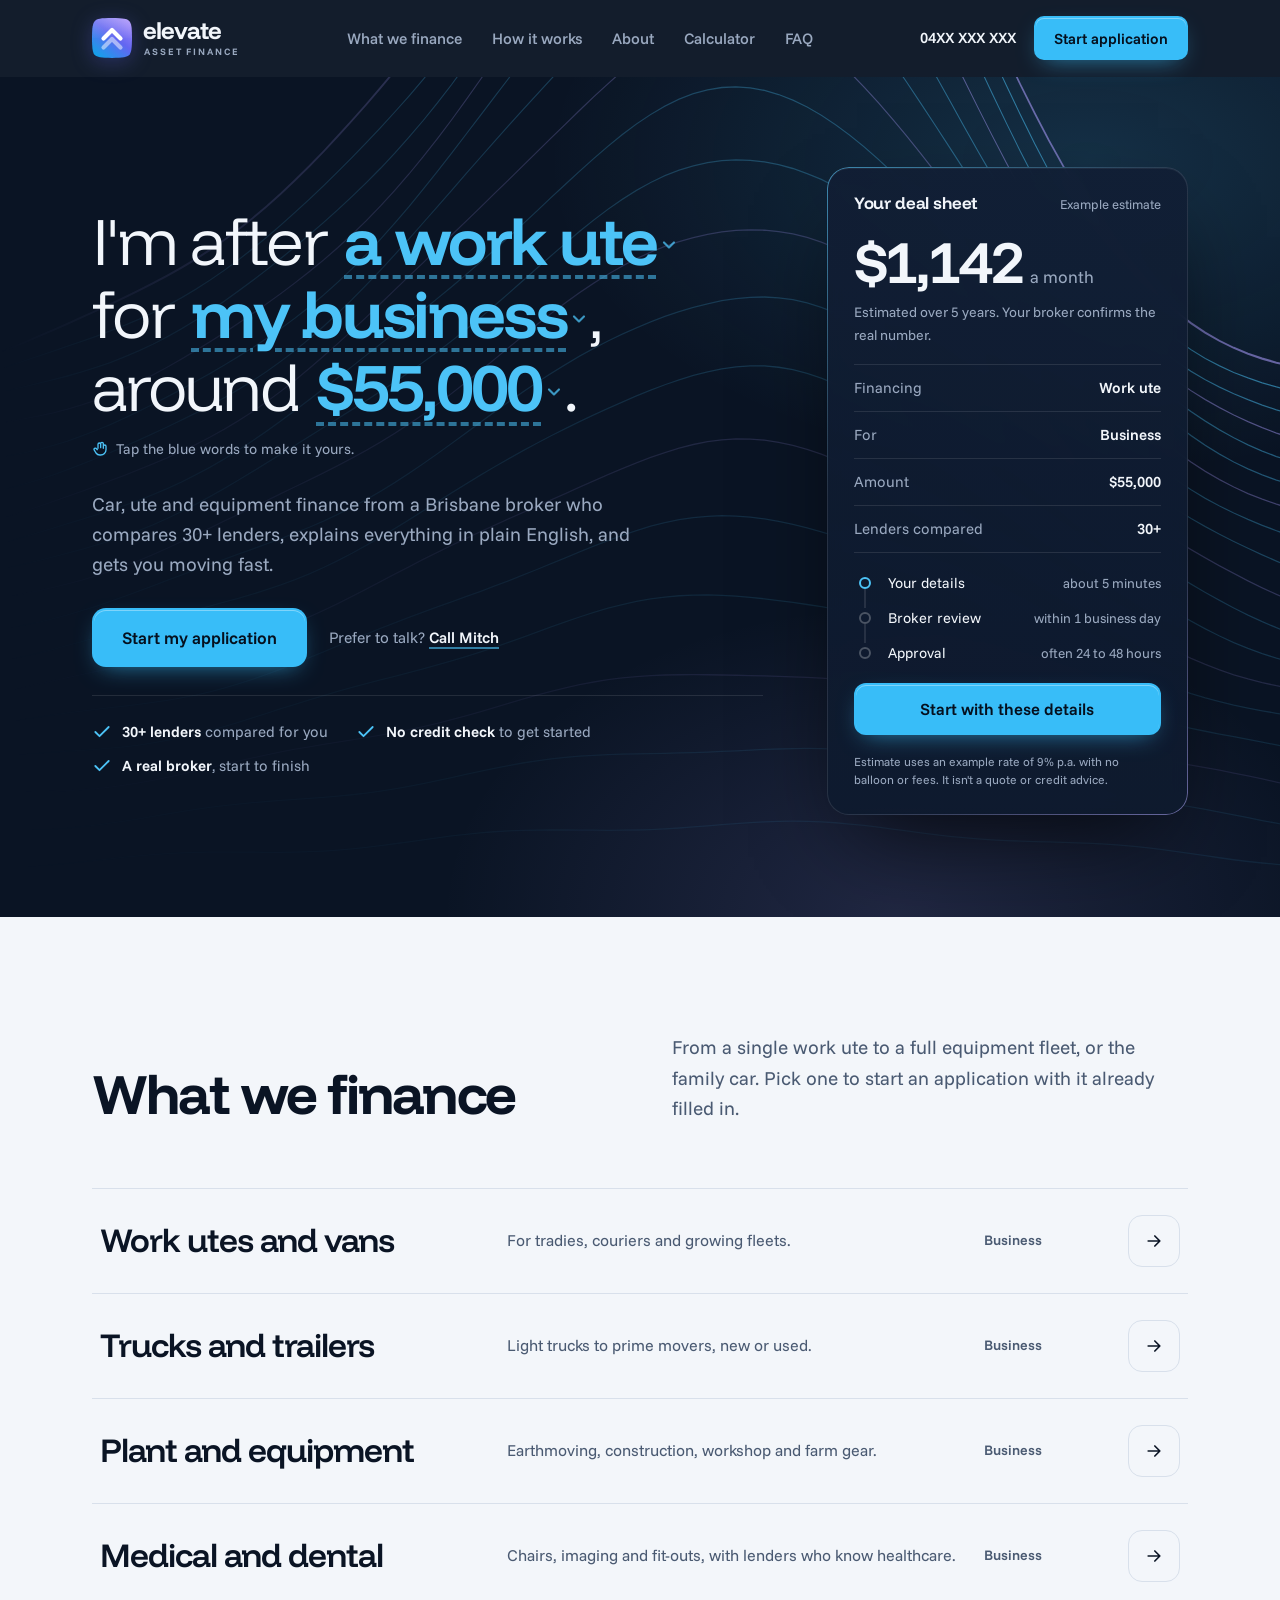
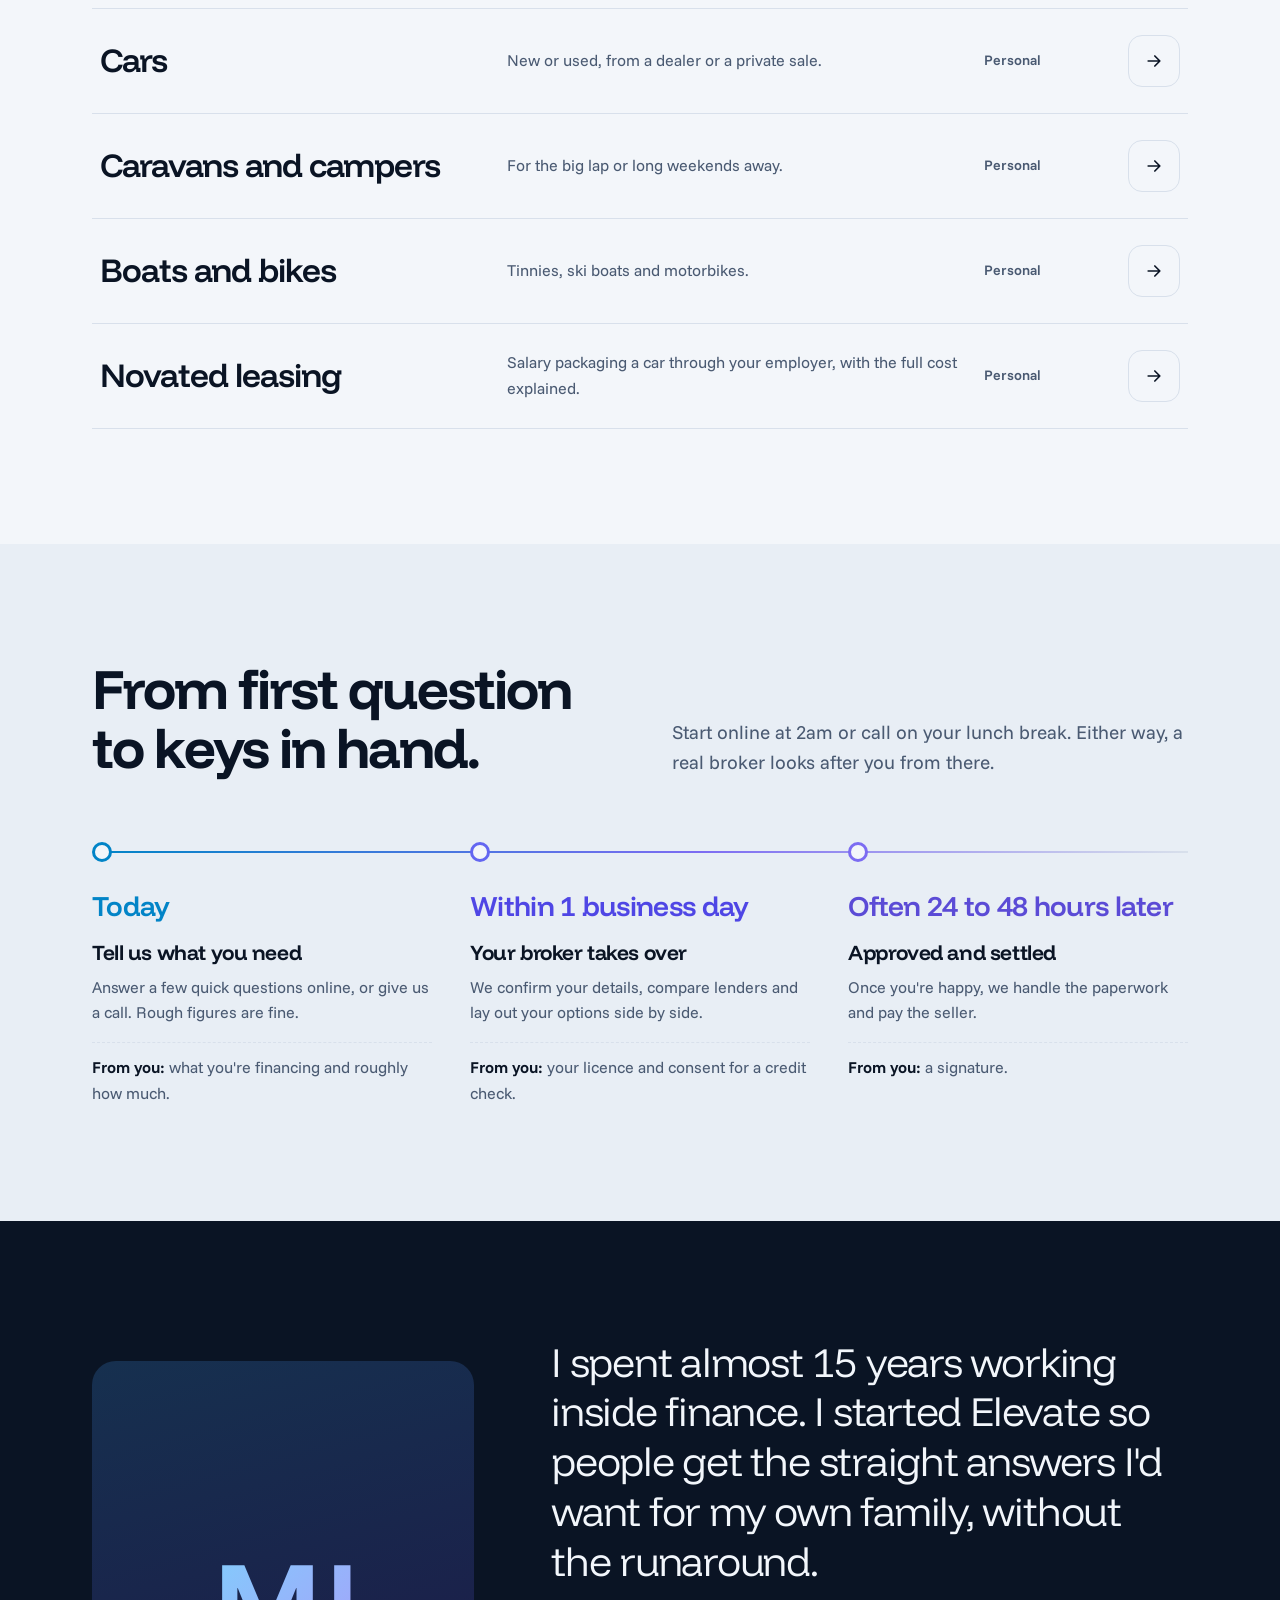
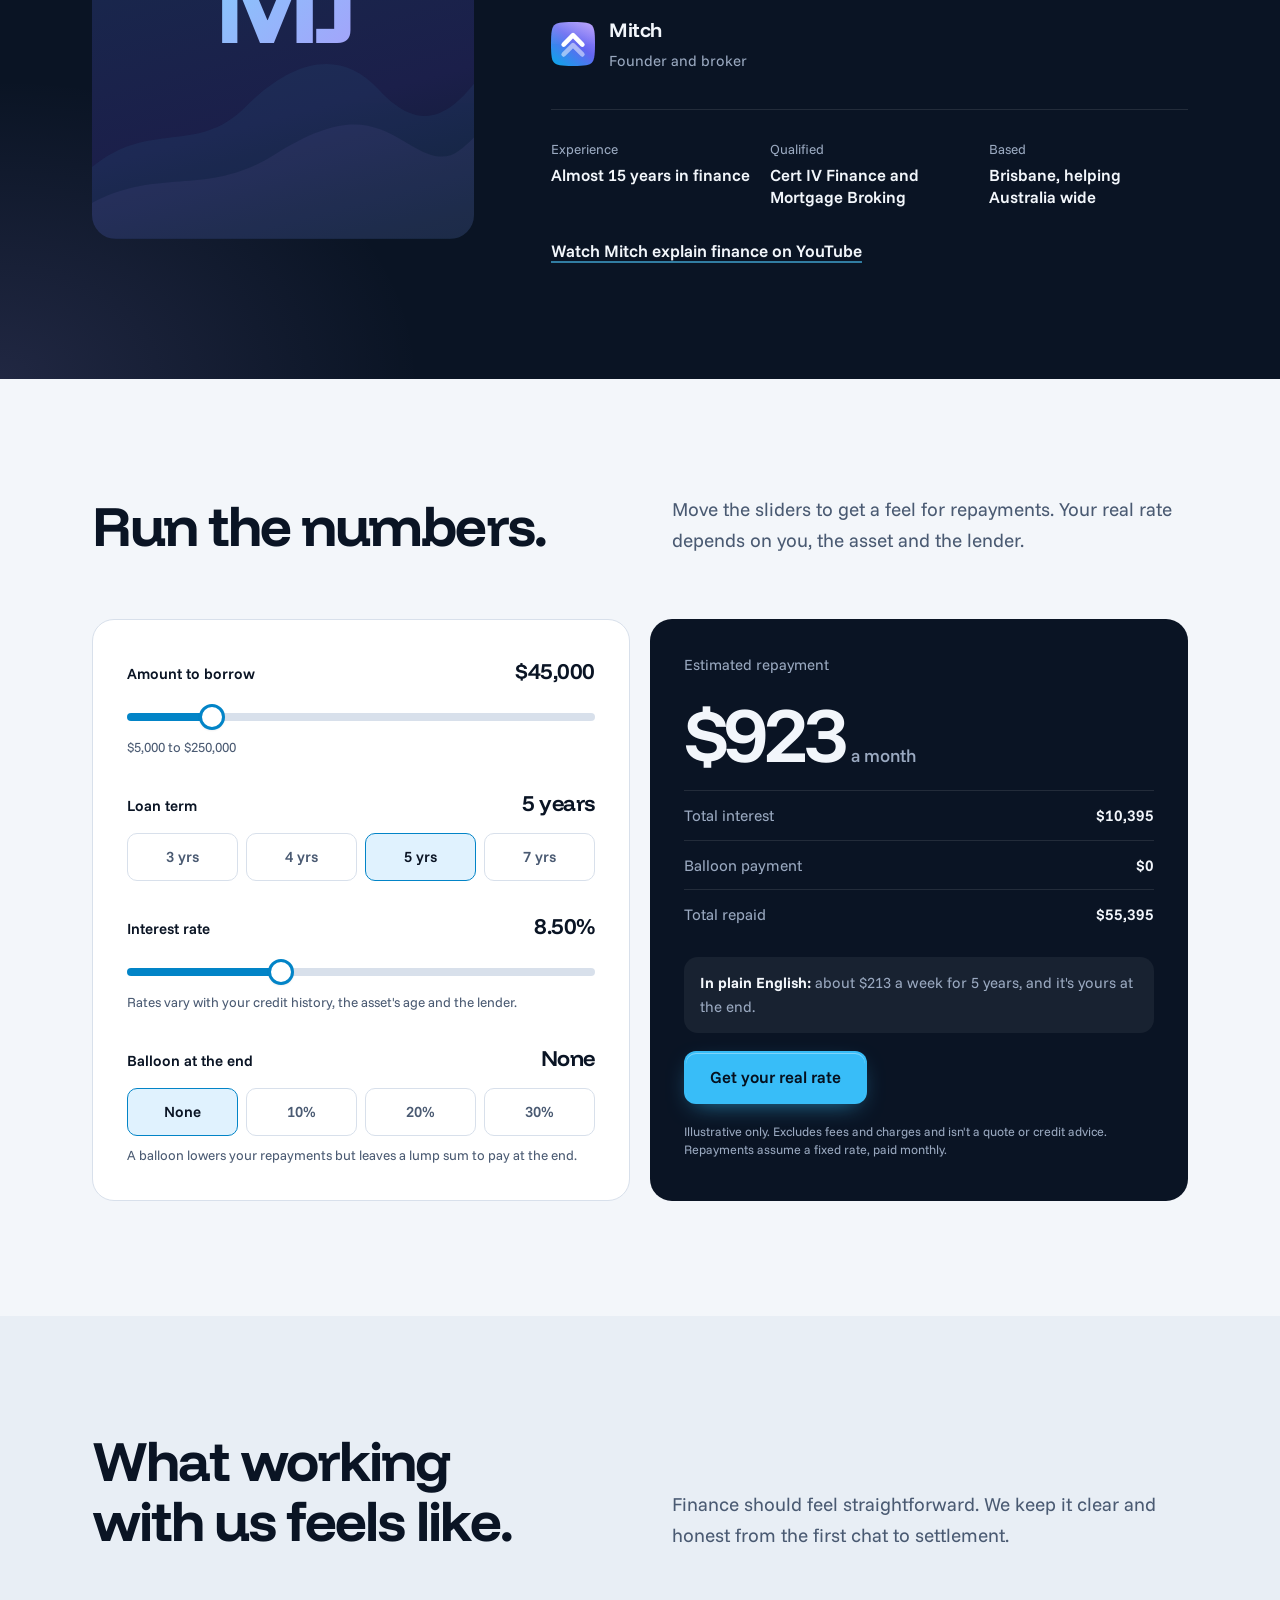
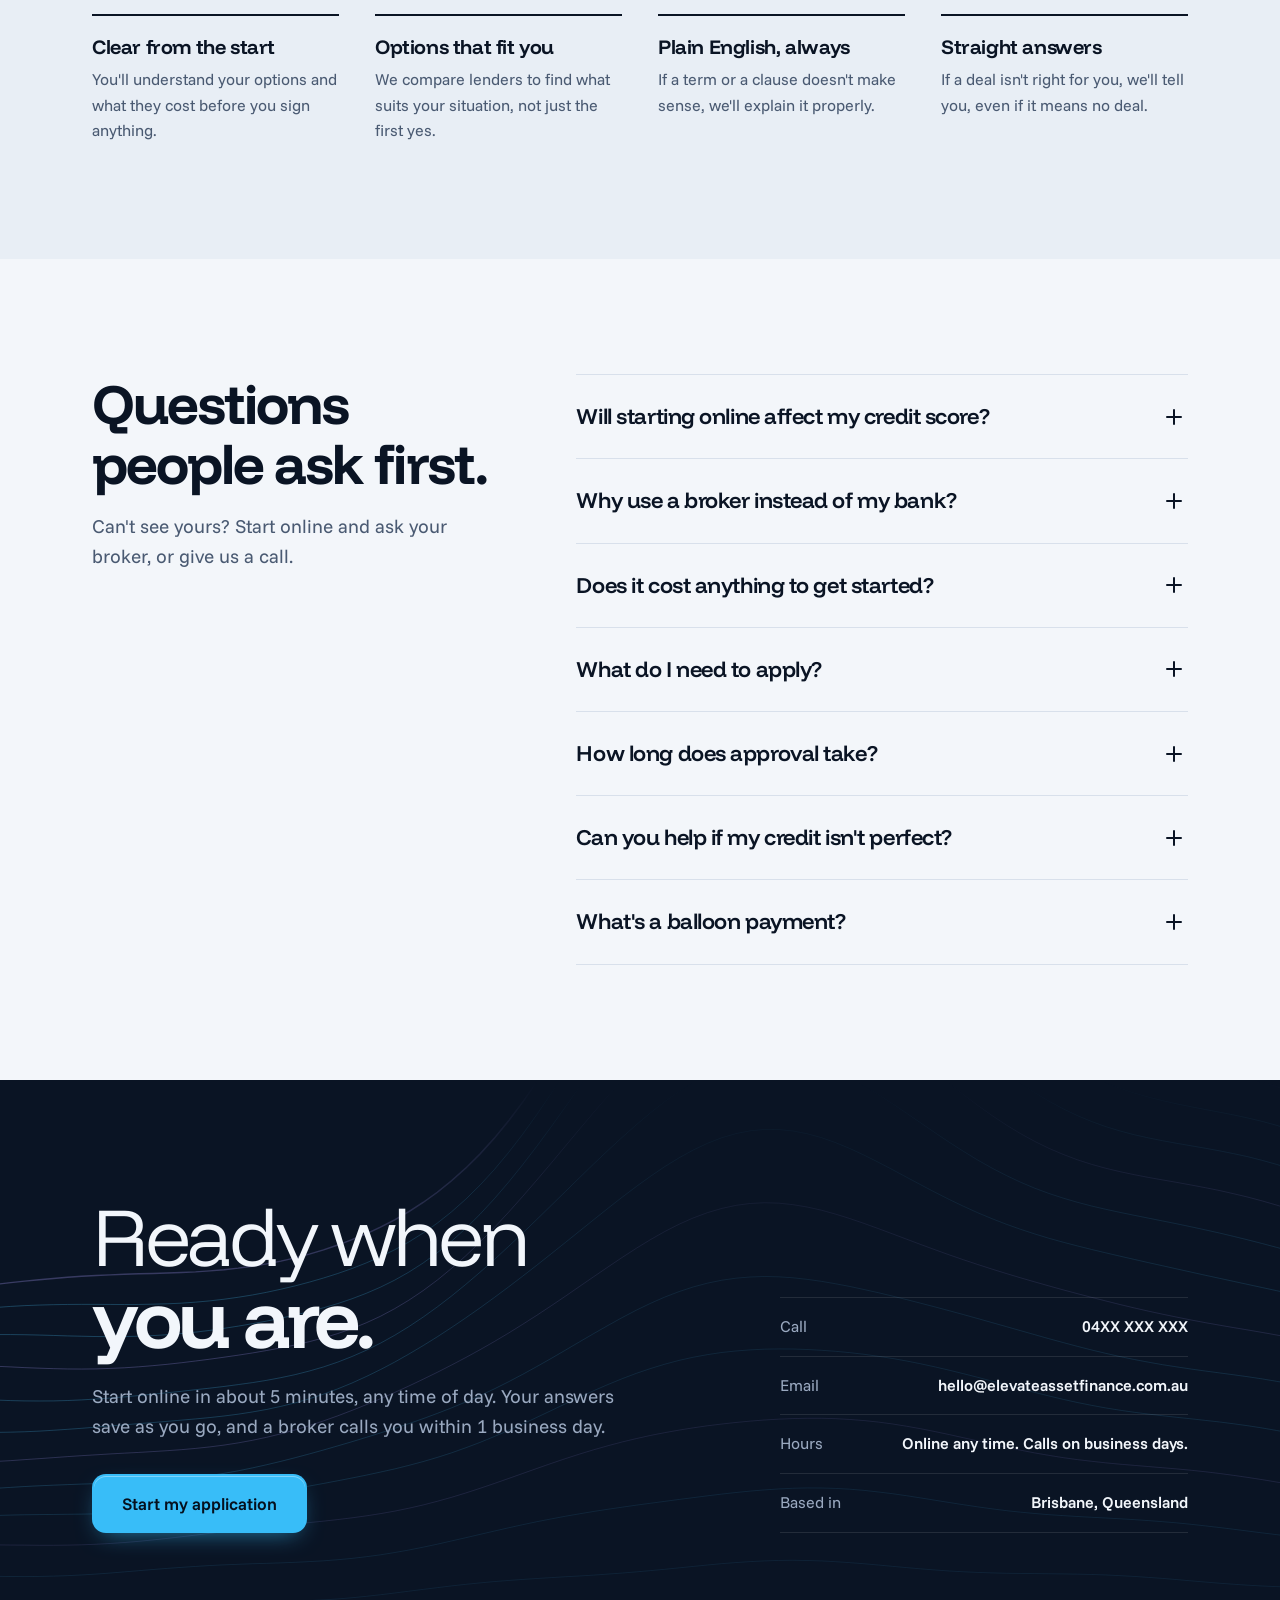
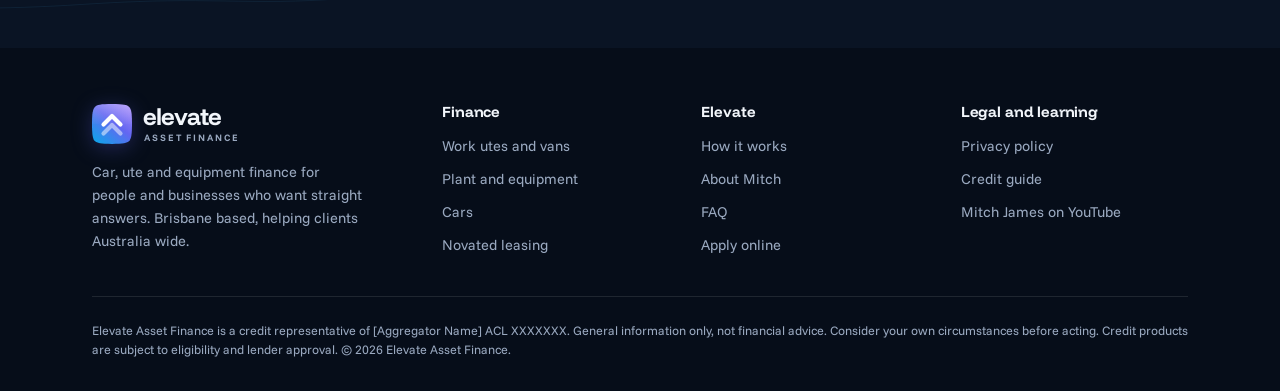
==== commit c5fed0aa: "Redesign homepage for conversion - Hero headline is a sentence visitors complete (what, who for, how" ====
--- a/site/index.html
+++ b/site/index.html
@@ -1,263 +1,341 @@
 <!DOCTYPE html>
-<html lang="en-AU">
+<html lang="en-AU" class="home">
 <head>
 <meta charset="UTF-8">
 <meta name="viewport" content="width=device-width, initial-scale=1.0, viewport-fit=cover, interactive-widget=resizes-content">
-<title>Elevate Asset Finance | Car, Equipment and Business Asset Finance, Brisbane</title>
+<title>Elevate Asset Finance | Car, Ute and Equipment Finance, Brisbane</title>
 <meta name="description" content="Brisbane asset finance broker for cars, utes, equipment and business assets. 30+ lenders, plain English and no surprises. Start online in 5 minutes.">
 <link rel="icon" type="image/svg+xml" href="assets/logo-mark.svg">
-<meta name="theme-color" content="#0F1422">
+<meta name="theme-color" content="#0A1424">
 <link rel="preconnect" href="https://fonts.googleapis.com">
 <link rel="preconnect" href="https://fonts.gstatic.com" crossorigin>
-<link rel="stylesheet" href="https://fonts.googleapis.com/css2?family=Inter:wght@400;500;600;700;800;900&display=swap">
+<link rel="stylesheet" href="https://fonts.googleapis.com/css2?family=Funnel+Display:wght@300..800&family=Funnel+Sans:ital,wght@0,300..800;1,400&display=swap">
 <link rel="stylesheet" href="assets/elevate.css">
 <link rel="stylesheet" href="assets/intake.css">
 <style>
-/* Homepage. Section order follows the design system skeleton. Layout: hero split 1.15/0.85, alternating plain and tint sections. */
-section{scroll-margin-top:76px}
-.section{padding-block:clamp(72px,9vw,120px)}
-.tint{background:var(--tint)}
-.sec-head{max-width:720px;margin-bottom:48px;display:grid;justify-items:start;gap:16px}
-.sec-head.center{margin-inline:auto;justify-items:center;text-align:center}
-h2{font-size:clamp(32px,4.4vw,52px)}
-.lede{font-size:clamp(18px,1.7vw,20px);color:var(--ink-2);max-width:58ch}
-.num-tab{font-variant-numeric:tabular-nums}
-
-/* Nav */
-.nav-links{display:flex;align-items:center;gap:28px;list-style:none}
+/* Layout concept: a dark "night" hero where the headline is a sentence the visitor completes, with a live deal sheet beside it,
+   over ridgeline contours (the Elevate motif). Below, calm light sections; dark sections return for the founder and the final ask.
+   Single designed look: light page tokens, dark tokens scoped to .night sections. */
+:root.home{
+  color-scheme:light;
+  --ground:#F3F6FA; --surface:#FFFFFF; --tint:#E8EEF5; --ink:#0A1424; --ink-2:#4A5A72; --line:#D8E0EB;
+  --teal:#0284C7; --teal-hover:#0369A1; --teal-soft:#E0F2FE;
+  --gold:#7C6CF2; --gold-ink:#5B4BD6; --gold-soft:#ECEAFE;
+  --deep:#0A1424; --deep-ink:#F2F6FB; --deep-muted:#9AA9C0; --on-accent:#05101E;
+  --cta:#38BDF8; --cta-hover:#7DD3FC;
+  --shadow:0 1px 2px rgba(10,20,36,.06),0 18px 40px -18px rgba(10,20,36,.25);
+  --shadow-lg:0 2px 6px rgba(10,20,36,.1),0 34px 80px -24px rgba(10,20,36,.45);
+}
+.night{
+  color-scheme:dark;
+  --ground:#0A1424; --surface:#111E34; --tint:#0E1A2E; --ink:#F2F6FB; --ink-2:#9AA9C0; --line:rgba(255,255,255,.1);
+  --teal:#4CC3F7; --teal-hover:#8AD8FA; --teal-soft:rgba(76,195,247,.14);
+  --gold:#A99CFA; --gold-ink:#C7BEFD; --gold-soft:rgba(169,156,250,.16);
+  background:var(--ground); color:var(--ink);
+}
+body{font-size:17px}
+section{scroll-margin-top:72px}
+.section{padding-block:clamp(72px,9vw,128px)}
+h2{font-size:clamp(34px,4.6vw,56px);letter-spacing:-.035em}
+.lede{font-size:clamp(17px,1.6vw,19px);color:var(--ink-2);max-width:56ch;line-height:1.6}
+.split-head{display:grid;grid-template-columns:minmax(0,1fr) minmax(0,1fr);gap:clamp(24px,5vw,72px);align-items:end;margin-bottom:clamp(36px,5vw,64px)}
+.split-head .lede{justify-self:end}
+.btn-primary{background:var(--cta);color:var(--on-accent);box-shadow:inset 0 1px 0 rgba(255,255,255,.35),0 8px 24px -10px rgba(56,189,248,.7)}
+.btn-primary:hover{background:var(--cta-hover)}
+.btn-lg{padding:19px 28px;font-size:17px;border-radius:14px}
+.textlink{color:var(--ink);font-weight:600;text-decoration:underline;text-decoration-color:color-mix(in srgb,var(--teal) 60%,transparent);text-underline-offset:4px;text-decoration-thickness:2px}
+.textlink:hover{text-decoration-color:var(--teal)}
+
+/* Nav (always dark glass) */
+.nav.night{background:rgba(10,20,36,.96)}
+.nav.night.scrolled{border-bottom-color:rgba(255,255,255,.08)}
+.nav-links{display:flex;align-items:center;gap:30px;list-style:none}
 .nav-links a{font-size:15.5px;font-weight:500;color:var(--ink-2);text-decoration:none;transition:color .2s}
 .nav-links a:hover{color:var(--ink)}
-.nav-right{display:flex;align-items:center;gap:12px}
-.menu-btn{display:none;width:44px;height:44px;border-radius:12px;border:1px solid var(--line);background:var(--surface);place-items:center}
+.nav-right{display:flex;align-items:center;gap:18px}
+.nav-phone{font-size:15px;font-weight:600;color:var(--ink);text-decoration:none;white-space:nowrap}
+.menu-btn{display:none;width:44px;height:44px;border-radius:12px;border:1px solid var(--line);background:transparent;place-items:center;color:var(--ink)}
 .menu-btn svg{width:20px;height:20px}
 .nav-menu{display:none}
 
-/* Hero */
-.hero{position:relative;overflow:hidden;padding-block:clamp(40px,7vw,96px) clamp(56px,8vw,104px)}
-.glows{position:absolute;inset:0;z-index:-1;pointer-events:none}
-.glows i{position:absolute;border-radius:50%;filter:blur(60px)}
-.glows i:nth-child(1){width:600px;height:600px;background:var(--teal-soft);top:-220px;left:-160px;animation:drift1 32s var(--ease) infinite alternate}
-.glows i:nth-child(2){width:620px;height:620px;background:var(--gold-soft);top:-80px;right:-240px;animation:drift2 38s var(--ease) infinite alternate}
-.glows i:nth-child(3){width:540px;height:540px;background:var(--teal-soft);bottom:-320px;left:35%;animation:drift1 26s var(--ease) infinite alternate-reverse}
-@keyframes drift1{to{transform:translate(80px,60px)}}
-@keyframes drift2{to{transform:translate(-90px,40px)}}
-.hero-grid{display:grid;grid-template-columns:minmax(0,1.15fr) minmax(0,.85fr);gap:clamp(32px,6vw,80px);align-items:center}
-.hero-copy{display:grid;justify-items:start;gap:22px}
-.hero h1{font-size:clamp(44px,6.6vw,82px);font-weight:900;letter-spacing:-.05em;line-height:1.02}
-.cta-row{display:flex;flex-wrap:wrap;gap:12px;margin-top:6px}
-.ticks{list-style:none;display:flex;flex-wrap:wrap;gap:8px 22px;font-size:15px;color:var(--ink-2)}
-.ticks li{display:inline-flex;align-items:center;gap:8px}
-.ticks svg{width:18px;height:18px;color:var(--teal);flex:none}
-.intro-card{background:var(--surface);border:1px solid var(--line);border-radius:28px;box-shadow:var(--shadow);padding:14px 14px 24px;display:grid;gap:18px}
-.photo{position:relative;aspect-ratio:5/4;max-width:100%;border-radius:20px;background:linear-gradient(160deg,var(--teal-soft),var(--gold-soft));display:grid;place-items:center;overflow:hidden}
-.monogram{width:44%;aspect-ratio:1;border-radius:50%;background:var(--surface);display:grid;place-items:center;box-shadow:var(--shadow);font-size:clamp(40px,5vw,64px);font-weight:900;letter-spacing:-.05em}
-.online{position:absolute;left:14px;bottom:14px;display:inline-flex;align-items:center;gap:8px;background:var(--surface);color:var(--ink);font-size:13.5px;font-weight:600;padding:7px 14px;border-radius:999px;box-shadow:var(--shadow)}
-.online i{width:8px;height:8px;border-radius:50%;background:var(--success);animation:pulse 2s infinite}
-@keyframes pulse{0%{box-shadow:0 0 0 0 rgba(16,185,129,.55)}70%{box-shadow:0 0 0 8px rgba(16,185,129,0)}100%{box-shadow:0 0 0 0 rgba(16,185,129,0)}}
-.intro-card .greet{padding-inline:10px;display:grid;gap:8px}
-.intro-card h3{font-size:21px;letter-spacing:-.015em;line-height:1.25}
-.intro-card p{font-size:16px;color:var(--ink-2)}
-.chips{display:flex;flex-wrap:wrap;gap:8px;padding-inline:10px}
-.chips span{font-size:12.5px;font-weight:600;background:var(--tint);border:1px solid var(--line);padding:6px 12px;border-radius:999px}
-
-/* Trust bar */
-.trust{background:var(--surface);border-block:1px solid var(--line)}
-.trust-grid{display:grid;grid-template-columns:repeat(4,minmax(0,1fr));gap:18px;padding-block:28px}
-.trust-item{display:grid;grid-template-columns:44px minmax(0,1fr);gap:14px;align-items:center}
-.tile{width:44px;height:44px;border-radius:12px;background:var(--teal-soft);color:var(--teal);display:grid;place-items:center}
-.tile svg{width:21px;height:21px}
-.trust-item b{display:block;font-size:15.5px;font-weight:700;line-height:1.3}
-.trust-item span{display:block;font-size:14.5px;color:var(--ink-2);line-height:1.4}
-
-/* Cards */
-.grid-3{display:grid;grid-template-columns:repeat(3,minmax(0,1fr));gap:18px}
-.card{background:var(--surface);border:1px solid var(--line);border-radius:22px;padding:26px 28px;transition:transform .3s var(--ease),box-shadow .3s,border-color .3s;display:flex;flex-direction:column;gap:12px}
-.card:hover{transform:translateY(-3px);box-shadow:var(--shadow);border-color:transparent}
-.card h3{font-size:21px;letter-spacing:-.015em;line-height:1.25}
-.card p{color:var(--ink-2);font-size:16px}
-.asset-tile{width:52px;height:52px;border-radius:16px;background:var(--gold-soft);color:var(--gold-ink);display:grid;place-items:center;margin-bottom:4px}
-.asset-tile svg{width:27px;height:27px}
-.card-foot{margin-top:auto;padding-top:14px;border-top:1px dashed var(--line);font-size:14.5px;color:var(--ink-2)}
-.card-foot b{color:var(--ink);font-weight:700}
-
-/* Deep promise panel */
-.deep{background:var(--deep);color:var(--deep-ink);border-radius:32px;padding:clamp(32px,5vw,64px);display:grid;grid-template-columns:minmax(0,.9fr) minmax(0,1.1fr);gap:clamp(32px,6vw,80px)}
-.deep .eyebrow{background:rgba(255,255,255,.1);color:#C4B5FD;border-color:transparent}
-.deep-copy{display:grid;align-content:start;justify-items:start;gap:16px}
-.deep-copy p{color:var(--deep-muted);font-size:17px}
-.checks{list-style:none;display:grid}
-.checks li{display:grid;grid-template-columns:40px minmax(0,1fr);gap:16px;padding-block:20px;border-top:1px solid rgba(255,255,255,.1)}
-.checks li:first-child{border-top:0;padding-top:0}
-.check{width:36px;height:36px;border-radius:50%;background:rgba(167,139,250,.16);color:#C4B5FD;display:grid;place-items:center}
-.check svg{width:18px;height:18px}
-.checks h3{font-size:19px;letter-spacing:-.015em;line-height:1.25;margin-bottom:4px}
-.checks p{color:var(--deep-muted);font-size:15.5px}
-
-/* Steps */
-.grid-4{display:grid;grid-template-columns:repeat(4,minmax(0,1fr));gap:18px}
-.step .n{width:40px;height:40px;border-radius:50%;background:var(--teal);color:var(--on-accent);display:grid;place-items:center;font-weight:800;font-size:16px}
-.from{background:var(--tint);border-radius:12px;padding:10px 12px;font-size:14px;color:var(--ink-2);line-height:1.5}
-.tint .from{background:var(--ground)}
-.from b{display:block;font-size:13px;color:var(--ink);font-weight:700}
-.time{display:flex;align-items:center;gap:7px;font-size:13.5px;font-weight:600;color:var(--teal);margin-top:auto}
-.time svg{width:16px;height:16px}
-
-/* Calculator */
+/* ===== Hero ===== */
+.hero{position:relative;overflow:hidden;padding-block:clamp(48px,7vw,104px) clamp(64px,8vw,112px);isolation:isolate}
+.hero::before{content:"";position:absolute;inset:0;z-index:-2;background:
+  radial-gradient(900px 520px at 85% 10%,rgba(76,195,247,.16),transparent 60%),
+  radial-gradient(700px 480px at 70% 100%,rgba(169,156,250,.14),transparent 65%)}
+.ridges{position:absolute;inset:auto 0 0 0;height:100%;z-index:-1;pointer-events:none;
+  -webkit-mask-image:linear-gradient(90deg,transparent 0%,rgba(0,0,0,.35) 30%,#000 60%);mask-image:linear-gradient(90deg,transparent 0%,rgba(0,0,0,.35) 30%,#000 60%)}
+.ridges svg{width:100%;height:100%;display:block}
+.ridges path{fill:none;stroke-linecap:round}
+.hero-grid{display:grid;grid-template-columns:minmax(0,1.3fr) minmax(0,.7fr);gap:clamp(36px,5vw,72px);align-items:center}
+.hero-copy{display:grid;gap:28px;justify-items:start}
+
+/* The sentence */
+.sentence{font-family:var(--head);font-weight:300;font-size:clamp(38px,5.2vw,72px);line-height:1.1;letter-spacing:-.04em;color:var(--ink);text-wrap:pretty}
+.tok{font:inherit;font-weight:650;letter-spacing:inherit;color:var(--teal);background:none;border:0;padding:0 0 0 .06em;border-radius:10px;cursor:pointer;position:relative;
+  text-decoration:underline;text-decoration-style:dashed;text-decoration-thickness:.055em;text-underline-offset:.16em;text-decoration-color:color-mix(in srgb,var(--teal) 55%,transparent);
+  transition:background .2s,text-decoration-color .2s;white-space:nowrap}
+.tok:hover,.tok[aria-expanded="true"]{background:var(--teal-soft);text-decoration-color:var(--teal)}
+.tok svg{width:.3em;height:.3em;margin-left:.04em;vertical-align:.14em;opacity:.75}
+.hint-line{font-size:14.5px;color:var(--ink-2);display:flex;align-items:center;gap:8px;margin-top:-14px}
+.hint-line svg{width:16px;height:16px;color:var(--teal);flex:none}
+.hero .lede{font-size:clamp(17px,1.5vw,19px)}
+.cta-row{display:flex;align-items:center;flex-wrap:wrap;gap:14px 22px}
+.cta-row .call{font-size:15.5px;color:var(--ink-2)}
+.proof{list-style:none;display:flex;flex-wrap:wrap;gap:10px 28px;padding-top:24px;border-top:1px solid var(--line);width:100%}
+.proof li{display:flex;align-items:center;gap:10px;font-size:15px;color:var(--ink-2)}
+.proof b{color:var(--ink);font-weight:650}
+.proof svg{width:20px;height:20px;color:var(--teal);flex:none}
+
+/* Popovers for the sentence */
+.pop{position:absolute;z-index:70;min-width:240px;max-width:min(340px,calc(100vw - 32px));background:#111E34;color:#F2F6FB;border:1px solid rgba(255,255,255,.12);border-radius:16px;box-shadow:0 24px 60px -16px rgba(0,0,0,.7);padding:8px;font-family:var(--body);letter-spacing:0}
+.pop[hidden]{display:none}
+.pop-opt{display:flex;justify-content:space-between;align-items:center;gap:12px;width:100%;text-align:left;background:none;border:0;color:#F2F6FB;padding:12px 12px;border-radius:10px;font-size:16px;font-weight:500}
+.pop-opt:hover,.pop-opt:focus-visible{background:rgba(255,255,255,.07)}
+.pop-opt[aria-selected="true"]{background:rgba(76,195,247,.14)}
+.pop-opt[aria-selected="true"]::after{content:"";width:10px;height:6px;border-left:2px solid #4CC3F7;border-bottom:2px solid #4CC3F7;transform:rotate(-45deg) translateY(-2px)}
+.pop-amt{padding:12px 10px 8px;display:grid;gap:14px}
+.pop-amt output{font-family:var(--head);font-size:34px;font-weight:650;letter-spacing:-.03em;font-variant-numeric:tabular-nums}
+.pop-amt .presets{display:grid;grid-template-columns:repeat(4,1fr);gap:6px}
+.pop-amt .presets button{background:rgba(255,255,255,.06);border:1px solid rgba(255,255,255,.1);color:#F2F6FB;border-radius:9px;padding:9px 4px;font-size:14px;font-weight:600}
+.pop-amt .presets button:hover{border-color:#4CC3F7}
+.pop-done{background:#38BDF8;color:#05101E;border:0;border-radius:10px;padding:12px;font-weight:650;font-size:15px}
+
+/* Deal sheet */
+.sheet{position:relative;background:linear-gradient(180deg,rgba(17,30,52,.92),rgba(14,26,46,.92));border:1px solid rgba(255,255,255,.1);border-radius:22px;padding:26px;
+  box-shadow:0 40px 90px -30px rgba(0,0,0,.75),inset 0 1px 0 rgba(255,255,255,.06);backdrop-filter:blur(8px);-webkit-backdrop-filter:blur(8px);display:grid;gap:18px}
+.sheet::before{content:"";position:absolute;inset:-1px;border-radius:inherit;padding:1px;background:linear-gradient(140deg,rgba(76,195,247,.6),transparent 35%,transparent 70%,rgba(169,156,250,.5));
+  -webkit-mask:linear-gradient(#000 0 0) content-box,linear-gradient(#000 0 0);-webkit-mask-composite:xor;mask-composite:exclude;pointer-events:none}
+.sheet-top{display:flex;justify-content:space-between;align-items:baseline;gap:10px}
+.sheet-top h2{font-size:17px;letter-spacing:-.01em;font-weight:650}
+.sheet-top span{font-size:13px;color:var(--ink-2)}
+.sheet-fig{display:flex;align-items:baseline;gap:8px;font-family:var(--head)}
+.sheet-fig b{font-size:clamp(46px,4.6vw,60px);font-weight:650;letter-spacing:-.045em;line-height:1;font-variant-numeric:tabular-nums}
+.sheet-fig small{font-size:17px;color:var(--ink-2);font-family:var(--body)}
+.sheet-sub{font-size:14px;color:var(--ink-2);margin-top:-8px}
+.sheet dl{display:grid;border-top:1px solid var(--line)}
+.sheet dl div{display:flex;justify-content:space-between;gap:12px;padding-block:11px;border-bottom:1px solid var(--line);font-size:15px}
+.sheet dt{color:var(--ink-2)}
+.sheet dd{font-weight:600;text-align:right;font-variant-numeric:tabular-nums}
+.track{list-style:none;display:grid;gap:12px}
+.track li{display:grid;grid-template-columns:22px minmax(0,1fr) auto;gap:12px;align-items:center;font-size:14.5px;position:relative}
+.track li::before{content:"";grid-column:1;width:12px;height:12px;border-radius:50%;border:2px solid rgba(255,255,255,.25);justify-self:center}
+.track li.done::before{background:#34D399;border-color:#34D399;box-shadow:0 0 0 4px rgba(52,211,153,.15)}
+.track li.next::before{border-color:#4CC3F7}
+.track li:not(:last-child)::after{content:"";position:absolute;left:10px;top:18px;width:2px;height:calc(100% - 4px);background:rgba(255,255,255,.1)}
+.track span{color:var(--ink)}
+.track em{font-style:normal;color:var(--ink-2);font-size:13.5px;white-space:nowrap}
+.sheet .btn{width:100%}
+.sheet-fine{font-size:12px;color:var(--ink-2);line-height:1.45}
+
+/* ===== What we finance (index list) ===== */
+.assets{list-style:none;border-top:1px solid var(--line)}
+.asset-row{width:100%;display:grid;grid-template-columns:minmax(0,1.1fr) minmax(0,1.3fr) 120px 52px;gap:24px;align-items:center;text-align:left;background:none;border:0;border-bottom:1px solid var(--line);
+  padding:26px 8px;color:var(--ink);transition:background .25s var(--ease),padding .25s var(--ease)}
+.asset-row:hover{background:var(--surface);padding-inline:20px}
+.ar-name{font-family:var(--head);font-size:clamp(24px,2.6vw,34px);font-weight:600;letter-spacing:-.03em;line-height:1.1}
+.ar-desc{font-size:16px;color:var(--ink-2)}
+.ar-for{font-size:14px;font-weight:600;color:var(--ink-2)}
+.ar-go{width:52px;height:52px;border-radius:14px;border:1px solid var(--line);display:grid;place-items:center;color:var(--ink);transition:background .25s,border-color .25s,color .25s}
+.ar-go svg{width:20px;height:20px}
+.asset-row:hover .ar-go{background:var(--cta);border-color:var(--cta);color:var(--on-accent)}
+
+/* ===== Timeline ===== */
+.tint{background:var(--tint)}
+.timeline{list-style:none;display:grid;grid-template-columns:repeat(3,minmax(0,1fr));gap:clamp(20px,3vw,40px);position:relative;padding-top:42px}
+.timeline::before{content:"";position:absolute;top:9px;left:9px;right:0;height:2px;background:linear-gradient(90deg,var(--teal) 0%,var(--gold) 55%,var(--line) 100%)}
+.timeline li{position:relative;display:grid;gap:12px;align-content:start}
+.timeline li::before{content:"";position:absolute;top:-42px;left:0;width:20px;height:20px;border-radius:50%;background:var(--ground);border:3px solid var(--teal)}
+.timeline li:nth-child(2)::before{border-color:#6366F1}
+.timeline li:nth-child(3)::before{border-color:var(--gold)}
+.when{font-family:var(--head);font-size:clamp(22px,2.2vw,28px);font-weight:600;letter-spacing:-.025em;color:var(--teal)}
+.timeline li:nth-child(2) .when{color:#4F46E5}
+.timeline li:nth-child(3) .when{color:var(--gold-ink)}
+.timeline h3{font-size:21px;letter-spacing:-.02em;font-weight:650}
+.timeline p{color:var(--ink-2);font-size:16px}
+.you{font-size:14.5px;color:var(--ink-2);border-top:1px dashed var(--line);padding-top:12px;margin-top:4px}
+.you b{color:var(--ink);font-weight:650}
+
+/* ===== Founder ===== */
+.founder{position:relative;overflow:hidden;isolation:isolate}
+.founder::before{content:"";position:absolute;inset:0;z-index:-1;background:radial-gradient(700px 500px at 0% 100%,rgba(169,156,250,.14),transparent 60%)}
+.founder-grid{display:grid;grid-template-columns:minmax(0,.75fr) minmax(0,1.25fr);gap:clamp(36px,6vw,96px);align-items:center}
+.portrait{position:relative;aspect-ratio:4/5;max-width:100%;border-radius:24px;overflow:hidden;background:linear-gradient(165deg,#16304F,#1B1F4A 70%,#0E1A2E);display:grid;place-items:center}
+.portrait svg.ridge{position:absolute;inset:auto 0 0 0;width:100%;height:55%;opacity:.5}
+.portrait .mono{font-family:var(--head);font-size:clamp(72px,9vw,128px);font-weight:700;letter-spacing:-.06em;background:linear-gradient(135deg,#7DD3FC,#A99CFA);-webkit-background-clip:text;background-clip:text;color:transparent;position:relative}
+.quote{font-family:var(--head);font-weight:300;font-size:clamp(26px,3.2vw,42px);line-height:1.22;letter-spacing:-.03em;text-wrap:pretty}
+.sig{margin-top:28px;display:flex;align-items:center;gap:14px}
+.sig b{font-family:var(--head);font-size:20px;font-weight:650;letter-spacing:-.02em;display:block}
+.sig span{color:var(--ink-2);font-size:15px}
+.creds{display:grid;grid-template-columns:repeat(3,minmax(0,1fr));gap:20px;margin-top:36px;padding-top:28px;border-top:1px solid var(--line)}
+.creds dt{font-size:13.5px;color:var(--ink-2);margin-bottom:4px}
+.creds dd{font-size:16.5px;font-weight:600;line-height:1.35}
+.founder .textlink{display:inline-block;margin-top:28px}
+
+/* ===== Calculator ===== */
 .tool{display:grid;grid-template-columns:minmax(0,1fr) minmax(0,1fr);gap:20px}
-.inputs{background:var(--surface);border:1px solid var(--line);border-radius:26px;padding:clamp(22px,3vw,32px);display:grid;gap:26px;align-content:start}
+.inputs{background:var(--surface);border:1px solid var(--line);border-radius:22px;padding:clamp(22px,3vw,34px);display:grid;gap:28px;align-content:start}
 .field-row{display:flex;justify-content:space-between;align-items:baseline;gap:12px;margin-bottom:12px}
-.field-row label,.field-row span.lbl{font-size:15px;font-weight:600}
-.field-row output{font-size:20px;font-weight:700;font-variant-numeric:tabular-nums}
+.field-row label,.field-row .lbl{font-size:15px;font-weight:600}
+.field-row output{font-family:var(--head);font-size:22px;font-weight:650;letter-spacing:-.02em;font-variant-numeric:tabular-nums}
 .hint{font-size:13.5px;color:var(--ink-2);margin-top:8px}
 input[type=range]{-webkit-appearance:none;appearance:none;width:100%;height:8px;border-radius:999px;background:linear-gradient(90deg,var(--teal) var(--pct,50%),var(--line) var(--pct,50%));outline:none}
 input[type=range]::-webkit-slider-thumb{-webkit-appearance:none;width:26px;height:26px;border-radius:50%;background:var(--surface);border:3px solid var(--teal);cursor:pointer;box-shadow:var(--shadow)}
 input[type=range]::-moz-range-thumb{width:20px;height:20px;border-radius:50%;background:var(--surface);border:3px solid var(--teal);cursor:pointer}
 input[type=range]:focus-visible{outline:2.5px solid var(--gold);outline-offset:6px}
 .seg{display:grid;grid-template-columns:repeat(4,minmax(0,1fr));gap:8px}
-.seg button{border:1.5px solid var(--line);background:var(--surface);color:var(--ink-2);border-radius:12px;padding:11px 6px;font-size:15px;font-weight:600;min-height:44px;transition:border-color .2s,background .2s}
+.seg button{border:1.5px solid var(--line);background:var(--surface);color:var(--ink-2);border-radius:10px;padding:11px 6px;font-size:15px;font-weight:600;min-height:44px;transition:border-color .2s,background .2s}
 .seg button[aria-pressed="true"]{border-color:var(--teal);background:var(--teal-soft);color:var(--ink)}
-.result{background:var(--deep);color:var(--deep-ink);border-radius:26px;padding:clamp(22px,3vw,32px);display:grid;gap:18px;align-content:start}
-.result .lbl{font-size:15px;color:var(--deep-muted)}
-.big{font-size:clamp(52px,6vw,76px);font-weight:800;letter-spacing:-.04em;line-height:1;font-variant-numeric:tabular-nums}
-.big small{font-size:18px;font-weight:600;letter-spacing:0;color:var(--deep-muted);margin-left:4px}
+.result{border-radius:22px;padding:clamp(22px,3vw,34px);display:grid;gap:18px;align-content:start}
+.result .lbl{font-size:15px;color:var(--ink-2)}
+.big{font-family:var(--head);font-size:clamp(54px,6vw,80px);font-weight:650;letter-spacing:-.05em;line-height:1;font-variant-numeric:tabular-nums}
+.big small{font-family:var(--body);font-size:18px;font-weight:500;letter-spacing:0;color:var(--ink-2);margin-left:6px}
 .result dl{display:grid}
-.result dl div{display:flex;justify-content:space-between;gap:12px;padding-block:11px;border-top:1px solid rgba(255,255,255,.12);font-size:15.5px}
-.result dt{color:var(--deep-muted)}
-.result dd{font-weight:700;font-variant-numeric:tabular-nums}
-.plain{background:rgba(255,255,255,.07);border-radius:16px;padding:14px 16px;font-size:15px;color:var(--deep-muted)}
-.plain b{color:var(--deep-ink)}
-.fine{font-size:12.5px;line-height:1.5;color:var(--deep-muted)}
+.result dl div{display:flex;justify-content:space-between;gap:12px;padding-block:12px;border-top:1px solid var(--line);font-size:15.5px}
+.result dt{color:var(--ink-2)}
+.result dd{font-weight:650;font-variant-numeric:tabular-nums}
+.plain{background:rgba(255,255,255,.06);border-radius:14px;padding:14px 16px;font-size:15px;color:var(--ink-2)}
+.plain b{color:var(--ink)}
+.fine{font-size:12.5px;line-height:1.5;color:var(--ink-2)}
 .result .btn{justify-self:start}
-.example{margin-top:20px;background:var(--gold-soft);border-radius:26px;padding:clamp(22px,3vw,32px);display:grid;grid-template-columns:64px minmax(0,1fr);gap:20px;align-items:start}
-.avatar{width:64px;height:64px;border-radius:50%;background:var(--surface);color:var(--gold-ink);display:grid;place-items:center}
-.avatar svg{width:30px;height:30px}
-.tag{font-size:12px;font-weight:700;letter-spacing:.08em;text-transform:uppercase;color:var(--gold-ink)}
-.example h3{font-size:21px;letter-spacing:-.015em;line-height:1.25;margin:6px 0 8px}
-.example p{color:var(--ink-2);font-size:16px}
-.ex-chips{display:flex;flex-wrap:wrap;gap:8px;margin-top:14px}
-.ex-chips span{background:var(--surface);border-radius:12px;padding:8px 12px;font-size:14px;color:var(--ink-2)}
-.ex-chips b{color:var(--ink);font-variant-numeric:tabular-nums}
-
-/* Glossary */
-.short{background:var(--teal-soft);border-radius:12px;padding:10px 12px;font-size:14.5px;margin-top:auto}
-.short b{color:var(--teal)}
-
-
-/* FAQ */
-.faq-grid{display:grid;grid-template-columns:minmax(0,.8fr) minmax(0,1.2fr);gap:clamp(32px,6vw,80px);align-items:start}
-.faq{display:grid;gap:12px}
-.faq details{background:var(--surface);border:1px solid var(--line);border-radius:18px;transition:border-color .2s}
-.faq details[open]{border-color:var(--teal)}
-.faq summary{list-style:none;cursor:pointer;padding:20px 22px;font-size:17px;font-weight:600;display:flex;justify-content:space-between;align-items:center;gap:16px}
+
+/* ===== Expectations ===== */
+.expect{display:grid;grid-template-columns:repeat(4,minmax(0,1fr));gap:clamp(20px,3vw,36px)}
+.expect div{border-top:2px solid var(--ink);padding-top:20px;display:grid;gap:10px;align-content:start}
+.expect h3{font-size:20px;letter-spacing:-.02em;font-weight:650}
+.expect p{color:var(--ink-2);font-size:16px}
+
+/* ===== FAQ ===== */
+.faq-grid{display:grid;grid-template-columns:minmax(0,.8fr) minmax(0,1.2fr);gap:clamp(32px,6vw,96px);align-items:start}
+.faq-grid .lede{margin-top:18px}
+.faq{border-top:1px solid var(--line)}
+.faq details{border-bottom:1px solid var(--line)}
+.faq summary{list-style:none;cursor:pointer;padding:24px 0;font-family:var(--head);font-size:clamp(19px,1.8vw,22px);font-weight:600;letter-spacing:-.02em;display:flex;justify-content:space-between;align-items:center;gap:20px}
 .faq summary::-webkit-details-marker{display:none}
-.pm{position:relative;width:30px;height:30px;border-radius:50%;background:var(--tint);flex:none;transition:background .2s,transform .3s var(--ease)}
-.pm::before,.pm::after{content:"";position:absolute;left:50%;top:50%;width:12px;height:2px;border-radius:2px;background:var(--ink);transform:translate(-50%,-50%)}
+.pm{position:relative;width:28px;height:28px;flex:none}
+.pm::before,.pm::after{content:"";position:absolute;left:50%;top:50%;width:16px;height:2px;border-radius:2px;background:var(--ink);transform:translate(-50%,-50%)}
 .pm::after{transform:translate(-50%,-50%) rotate(90deg);transition:transform .3s var(--ease)}
-.faq details[open] .pm{background:var(--teal-soft)}
 .faq details[open] .pm::after{transform:translate(-50%,-50%) rotate(0)}
-.faq details p{padding:0 22px 20px;color:var(--ink-2);font-size:16px}
-
-/* Contact */
-.contact-grid{display:grid;grid-template-columns:minmax(0,1.1fr) minmax(0,.9fr);gap:20px;align-items:stretch}
-.start-card{background:var(--surface);border:1px solid var(--line);border-radius:26px;box-shadow:var(--shadow);padding:clamp(24px,4vw,40px);display:grid;gap:18px;align-content:start;justify-items:start}
-.start-card h3{font-size:clamp(24px,2.6vw,30px)}
-.start-card p{color:var(--ink-2)}
-.reassure{font-size:14px;color:var(--ink-2)}
-.rows{display:grid;gap:12px;align-content:start}
-.row{background:var(--surface);border:1px solid var(--line);border-radius:18px;padding:16px 18px;display:grid;grid-template-columns:44px minmax(0,1fr);gap:14px;align-items:center}
-.row small{display:block;font-size:13.5px;color:var(--ink-2)}
-.row b{display:block;font-size:17px;font-weight:700;overflow-wrap:anywhere}
+.faq details p{padding:0 48px 24px 0;color:var(--ink-2);font-size:16.5px}
+
+/* ===== Final ask ===== */
+.final{position:relative;overflow:hidden;isolation:isolate;text-align:left}
+.final .ridges{-webkit-mask-image:linear-gradient(180deg,transparent,#000 70%);mask-image:linear-gradient(180deg,transparent,#000 70%)}
+.final-grid{display:grid;grid-template-columns:minmax(0,1.2fr) minmax(0,.8fr);gap:clamp(36px,6vw,96px);align-items:end}
+.final h2{font-size:clamp(44px,6.4vw,92px);font-weight:300;letter-spacing:-.05em;line-height:1}
+.final h2 b{font-weight:650}
+.final .lede{margin-block:22px 32px}
+.contact{display:grid;gap:0;border-top:1px solid var(--line)}
+.contact div{display:flex;justify-content:space-between;gap:16px;padding-block:16px;border-bottom:1px solid var(--line);font-size:16px}
+.contact dt{color:var(--ink-2)}
+.contact dd{font-weight:600;text-align:right;overflow-wrap:anywhere}
 
 /* Footer */
+.footer{background:#060D19}
 .foot-grid{display:grid;grid-template-columns:1.4fr 1fr 1fr 1fr;gap:32px}
 .foot-grid ul{list-style:none;display:grid;gap:10px}
-.foot-brand p{margin-top:14px;max-width:34ch}
-
-/* ===== Floating application: launcher pill that morphs into a picture-in-picture panel ===== */
+.foot-brand p{margin-top:16px;max-width:34ch}
+
+/* ===== Floating application: launcher that morphs into a picture-in-picture panel ===== */
 .launcher{position:fixed;z-index:80;right:max(24px,env(safe-area-inset-right,0px));bottom:calc(24px + env(safe-area-inset-bottom,0px));
-  display:flex;align-items:center;gap:12px;padding:8px 20px 8px 8px;border-radius:999px;background:var(--surface);color:var(--ink);border:1px solid var(--line);box-shadow:var(--shadow-lg);
+  display:flex;align-items:center;gap:12px;padding:8px 18px 8px 8px;border-radius:18px;background:#0A1424;color:#F2F6FB;border:1px solid rgba(255,255,255,.12);box-shadow:var(--shadow-lg);
   text-align:left;transition:transform .45s var(--ease),opacity .25s,border-color .2s}
-.launcher:hover{border-color:var(--teal)}
+.launcher:hover{border-color:#4CC3F7}
 .launcher[data-hidden="true"]{transform:translateY(calc(100% + 40px));opacity:0;pointer-events:none}
 .launcher[data-open="true"]{opacity:0;transform:scale(.96);pointer-events:none;transition:opacity .15s,transform .3s var(--ease)}
 .l-icon{position:relative;width:48px;height:48px;flex:none;display:grid;place-items:center}
 .l-icon .mark{width:38px;height:38px}
 .l-ring{position:absolute;inset:0;transform:rotate(-90deg)}
 .l-ring circle{fill:none;stroke-width:3}
-.l-ring .track{stroke:var(--line)}
-.l-ring .fill{stroke:var(--teal);stroke-linecap:round;stroke-dasharray:138.2;stroke-dashoffset:138.2;transition:stroke-dashoffset .6s var(--ease)}
+.l-ring .track-c{stroke:rgba(255,255,255,.14)}
+.l-ring .fill{stroke:#4CC3F7;stroke-linecap:round;stroke-dasharray:138.2;stroke-dashoffset:138.2;transition:stroke-dashoffset .6s var(--ease)}
 .launcher[data-state="new"] .l-ring{display:none}
-.l-text b{display:block;font-size:15.5px;font-weight:700;line-height:1.25;letter-spacing:-.01em}
-.l-text small{display:block;font-size:13px;color:var(--ink-2);line-height:1.3;font-variant-numeric:tabular-nums}
-.l-badge{position:absolute;top:-2px;right:-2px;width:14px;height:14px;border-radius:50%;background:var(--success);border:2px solid var(--surface);display:none}
+.l-text b{display:block;font-size:15.5px;font-weight:650;line-height:1.25;letter-spacing:-.01em}
+.l-text small{display:block;font-size:13px;color:#9AA9C0;line-height:1.3;font-variant-numeric:tabular-nums}
+.l-badge{position:absolute;top:-2px;right:-2px;width:14px;height:14px;border-radius:50%;background:#34D399;border:2px solid #0A1424;display:none}
 .launcher[data-state="done"] .l-badge{display:block}
 
 .pip{position:fixed;z-index:90;right:max(24px,env(safe-area-inset-right,0px));bottom:calc(24px + env(safe-area-inset-bottom,0px));
-  width:min(420px,calc(100vw - 48px));height:min(720px,calc(var(--app-h,100dvh) - 116px - env(safe-area-inset-top,0px)));min-height:min(440px,calc(var(--app-h,100dvh) - 32px));
-  display:flex;flex-direction:column;background:var(--surface);border:1px solid var(--line);border-radius:26px;box-shadow:var(--shadow-lg);overflow:hidden;
-  clip-path:inset(0 0 0 0 round 26px);
-  transition:clip-path .5s var(--ease),opacity .2s,width .45s var(--ease),height .45s var(--ease),right .45s var(--ease),transform .45s var(--ease),border-radius .45s var(--ease)}
-.pip[data-state="closed"]{clip-path:inset(var(--ct,90%) var(--cr,0px) var(--cb,0px) var(--cl,40%) round 999px);opacity:0;visibility:hidden;pointer-events:none;
+  width:min(420px,calc(100vw - 48px));height:min(720px,calc(var(--app-h,100dvh) - 112px - env(safe-area-inset-top,0px)));min-height:min(440px,calc(var(--app-h,100dvh) - 32px));
+  display:flex;flex-direction:column;background:var(--surface);border:1px solid var(--line);border-radius:22px;box-shadow:var(--shadow-lg);overflow:hidden;
+  clip-path:inset(0 0 0 0 round 22px);
+  transition:clip-path .5s var(--ease),opacity .2s,width .45s var(--ease),height .45s var(--ease),right .45s var(--ease),transform .45s var(--ease)}
+.pip[data-state="closed"]{clip-path:inset(var(--ct,90%) var(--cr,0px) var(--cb,0px) var(--cl,40%) round 18px);opacity:0;visibility:hidden;pointer-events:none;
   transition:clip-path .45s var(--ease),opacity .2s .25s,visibility 0s .45s}
 .pip-inner{display:flex;flex-direction:column;height:100%;min-height:0;transition:opacity .25s .18s}
 .pip[data-state="closed"] .pip-inner{opacity:0;transition:opacity .12s}
-.pip-bar{flex:none;display:flex;align-items:center;gap:10px;padding:10px 10px 10px 16px;border-bottom:1px solid var(--line);background:var(--surface)}
+.pip-bar{flex:none;display:flex;align-items:center;gap:10px;padding:10px 10px 10px 16px;background:#0A1424;color:#F2F6FB}
 .pip-bar .mark{width:28px;height:28px;flex:none}
 .pip-bar .who{min-width:0;margin-right:auto;line-height:1.2}
-.pip-bar .who b{display:block;font-size:14.5px;font-weight:700;letter-spacing:-.01em}
-.pip-bar .who small{display:flex;align-items:center;gap:6px;font-size:12.5px;color:var(--ink-2)}
-.pip-bar .who small i{width:7px;height:7px;border-radius:50%;background:var(--success)}
-.icon-btn{width:40px;height:40px;border-radius:12px;border:1px solid var(--line);background:var(--surface);color:var(--ink-2);display:grid;place-items:center;transition:border-color .2s,color .2s}
-.icon-btn:hover{border-color:var(--teal);color:var(--ink)}
+.pip-bar .who b{display:block;font-size:14.5px;font-weight:650;letter-spacing:-.01em}
+.pip-bar .who small{display:flex;align-items:center;gap:6px;font-size:12.5px;color:#9AA9C0}
+.pip-bar .who small i{width:7px;height:7px;border-radius:50%;background:#34D399}
+.icon-btn{width:40px;height:40px;border-radius:11px;border:1px solid rgba(255,255,255,.14);background:transparent;color:#C9D3E1;display:grid;place-items:center;transition:border-color .2s,color .2s}
+.icon-btn:hover{border-color:#4CC3F7;color:#fff}
 .icon-btn svg{width:18px;height:18px}
 .pip-body{flex:1;min-height:0}
 .pip .ei-head{padding-top:14px}
 .pip[data-state="max"]{width:min(920px,calc(100vw - 48px));height:calc(var(--app-h,100dvh) - 48px - env(safe-area-inset-top,0px));right:50%;transform:translateX(50%)}
 .pip[data-state="max"] .i-max{display:none}
 .pip:not([data-state="max"]) .i-min{display:none}
-.scrim{position:fixed;inset:0;z-index:85;background:rgba(5,8,16,.55);backdrop-filter:blur(3px);-webkit-backdrop-filter:blur(3px);opacity:0;pointer-events:none;transition:opacity .35s}
+.scrim{position:fixed;inset:0;z-index:85;background:rgba(5,10,20,.6);backdrop-filter:blur(3px);-webkit-backdrop-filter:blur(3px);opacity:0;pointer-events:none;transition:opacity .35s}
 .scrim[data-on="true"]{opacity:1;pointer-events:auto}
 html.lock,html.lock body{overflow:hidden}
 
+/* Load moment: ridges draw in once */
+@keyframes draw{from{stroke-dashoffset:1}to{stroke-dashoffset:0}}
+.ridges path{stroke-dasharray:1;stroke-dashoffset:0;animation:draw 2.4s var(--ease) both}
+
 /* ===== Responsive ===== */
+@media (max-width:1060px){ .nav-phone{display:none} }
 @media (max-width:980px){
   .nav-links{display:none}
   .menu-btn{display:grid}
-  .nav-menu{position:absolute;left:var(--gutter-l);right:var(--gutter-r);top:calc(100% + 8px);background:var(--surface);border:1px solid var(--line);border-radius:18px;box-shadow:var(--shadow);padding:10px;display:grid;gap:2px}
+  .nav-menu{position:absolute;left:var(--gutter-l);right:var(--gutter-r);top:calc(100% + 8px);background:#111E34;border:1px solid rgba(255,255,255,.1);border-radius:16px;box-shadow:0 24px 60px -16px rgba(0,0,0,.6);padding:10px;display:grid;gap:2px}
   .nav-menu[hidden]{display:none}
-  .nav-menu a{padding:12px 14px;border-radius:12px;color:var(--ink);text-decoration:none;font-weight:500}
-  .nav-menu a:hover{background:var(--tint)}
+  .nav-menu a{padding:12px 14px;border-radius:10px;color:#F2F6FB;text-decoration:none;font-weight:500}
+  .nav-menu a:hover{background:rgba(255,255,255,.06)}
   .nav .container{position:relative}
+  .hero-grid{grid-template-columns:minmax(0,1fr)}
+  .sheet{max-width:520px}
+  .asset-row{grid-template-columns:minmax(0,1fr) 52px;gap:6px 18px;padding-block:22px}
+  .ar-name{grid-column:1}
+  .ar-desc{grid-column:1;grid-row:2}
+  .ar-for{display:none}
+  .ar-go{grid-column:2;grid-row:1 / span 2}
 }
 @media (max-width:900px){
-  .hero-grid,.deep,.tool,.faq-grid,.contact-grid{grid-template-columns:minmax(0,1fr)}
-  .grid-3{grid-template-columns:repeat(2,minmax(0,1fr))}
-  .grid-4,.trust-grid{grid-template-columns:repeat(2,minmax(0,1fr))}
-  .intro-card{max-width:520px}
+  .split-head,.founder-grid,.tool,.faq-grid,.final-grid{grid-template-columns:minmax(0,1fr)}
+  .split-head .lede{justify-self:start}
+  .timeline{grid-template-columns:minmax(0,1fr);padding-top:0;padding-left:40px;gap:36px}
+  .timeline::before{top:9px;bottom:0;left:9px;right:auto;width:2px;height:auto;background:linear-gradient(180deg,var(--teal),var(--gold) 60%,var(--line))}
+  .timeline li::before{top:4px;left:-40px}
+  .expect{grid-template-columns:repeat(2,minmax(0,1fr))}
+  .portrait{max-width:360px;aspect-ratio:1/1}
   .foot-grid{grid-template-columns:1fr 1fr}
 }
 @media (max-width:600px){
-  .grid-3,.grid-4{grid-template-columns:minmax(0,1fr)}
-  .trust-grid{grid-template-columns:minmax(0,1fr);gap:16px}
-  .cta-row .btn{flex:1 1 100%}
-  .nav-right .btn-primary{display:none}
-  .example{grid-template-columns:minmax(0,1fr)}
-  .foot-grid{grid-template-columns:minmax(0,1fr)}
   .nav{height:64px}
   section{scroll-margin-top:64px}
-
-  /* Launcher becomes a compact pill; the panel becomes a full-screen sheet */
+  .nav-right .btn{display:none}
+  .sentence{font-size:clamp(34px,10vw,46px)}
+  .cta-row .btn{width:100%}
+  .proof{flex-direction:column;gap:10px}
+  .creds{grid-template-columns:minmax(0,1fr);gap:14px}
+  .expect{grid-template-columns:minmax(0,1fr)}
+  .foot-grid{grid-template-columns:minmax(0,1fr)}
+  .faq details p{padding-right:0}
+  .sheet{padding:20px}
+
   .launcher{right:max(16px,env(safe-area-inset-right,0px));bottom:calc(16px + env(safe-area-inset-bottom,0px));padding:6px 16px 6px 6px;gap:10px}
   .l-icon{width:42px;height:42px}
   .l-icon .mark{width:32px;height:32px}
   .l-text small{display:none}
   .l-text b{font-size:15px}
-  .pip{right:0;bottom:0;width:100%;height:calc(var(--app-h,100dvh) - 8px - env(safe-area-inset-top,0px));border-radius:22px 22px 0 0;border-bottom:0;box-shadow:var(--shadow-lg);
-    clip-path:inset(0 0 0 0 round 22px 22px 0 0)}
+  .pip{right:0;bottom:0;width:100%;height:calc(var(--app-h,100dvh) - 8px - env(safe-area-inset-top,0px));min-height:0;border-radius:20px 20px 0 0;border-bottom:0;clip-path:inset(0 0 0 0 round 20px 20px 0 0)}
   .pip .i-max,.pip .i-min{display:none}
-  .pip-bar{padding-top:8px}
 }
-@media (max-width:480px){ .seg button{font-size:14px;padding-inline:4px} }
+@media (max-width:480px){ .seg button{font-size:14px;padding-inline:4px} .pop-amt .presets{grid-template-columns:repeat(4,1fr)} }
 @media (max-height:520px){ .pip{height:calc(var(--app-h,100dvh) - 16px)} .pip-bar{padding-block:6px} .pip-bar .who small{display:none} }
 </style>
 </head>
@@ -272,128 +350,135 @@
       <path d="M11.5 29.5 20 21l8.5 8.5" fill="none" stroke="#fff" stroke-opacity=".5" stroke-width="4.2" stroke-linecap="round" stroke-linejoin="round"/>
       <path d="M11.5 20.5 20 12l8.5 8.5" fill="none" stroke="#fff" stroke-width="4.2" stroke-linecap="round" stroke-linejoin="round"/>
     </symbol>
+    <symbol id="i-check" viewBox="0 0 24 24"><path d="M20 6 9 17l-5-5" fill="none" stroke="currentColor" stroke-width="2.2" stroke-linecap="round" stroke-linejoin="round"/></symbol>
+    <symbol id="i-arrow" viewBox="0 0 24 24"><path d="M5 12h14M13 6l6 6-6 6" fill="none" stroke="currentColor" stroke-width="2" stroke-linecap="round" stroke-linejoin="round"/></symbol>
+    <symbol id="i-down" viewBox="0 0 24 24"><path d="m6 9 6 6 6-6" fill="none" stroke="currentColor" stroke-width="2.6" stroke-linecap="round" stroke-linejoin="round"/></symbol>
   </defs>
 </svg>
 
-<header class="nav" id="nav">
+<header class="nav night" id="nav">
   <div class="container">
     <a href="#top" class="logo" aria-label="Elevate Asset Finance home">
       <svg viewBox="0 0 40 40" aria-hidden="true"><use href="#elevate-mark"/></svg>
       <span class="wordmark"><b>elevate</b><small>Asset Finance</small></span>
     </a>
     <ul class="nav-links">
-      <li><a href="#fund">What we fund</a></li>
+      <li><a href="#finance">What we finance</a></li>
       <li><a href="#how">How it works</a></li>
+      <li><a href="#mitch">About</a></li>
       <li><a href="#calculator">Calculator</a></li>
       <li><a href="#faq">FAQ</a></li>
     </ul>
     <div class="nav-right">
-      <button class="btn btn-primary btn-sm" type="button" data-open-app>Start online</button>
+      <a class="nav-phone" href="#contact">04XX XXX XXX</a>
+      <button class="btn btn-primary btn-sm" type="button" data-open-app>Start application</button>
       <button class="menu-btn" type="button" aria-label="Menu" aria-expanded="false" aria-controls="menu" id="menuBtn">
         <svg viewBox="0 0 24 24" fill="none" stroke="currentColor" stroke-width="2" stroke-linecap="round" aria-hidden="true"><path d="M4 7h16M4 12h16M4 17h16"/></svg>
       </button>
     </div>
     <nav class="nav-menu" id="menu" hidden aria-label="Menu">
-      <a href="#fund">What we fund</a><a href="#how">How it works</a><a href="#calculator">Calculator</a><a href="#faq">FAQ</a><a href="#contact">Contact</a>
+      <a href="#finance">What we finance</a><a href="#how">How it works</a><a href="#mitch">About</a><a href="#calculator">Calculator</a><a href="#faq">FAQ</a><a href="#contact">Contact</a>
     </nav>
   </div>
 </header>
 
 <main id="top">
-  <!-- Hero -->
-  <section class="hero">
-    <div class="glows" aria-hidden="true"><i></i><i></i><i></i></div>
+  <!-- Hero: the headline is a sentence the visitor completes -->
+  <section class="hero night">
+    <div class="ridges" aria-hidden="true"><svg id="ridgesHero" preserveAspectRatio="none"></svg></div>
     <div class="container hero-grid">
       <div class="hero-copy">
-        <h1>Asset finance, <span class="gradtext">minus the runaround.</span></h1>
-        <p class="lede">Cars, utes, equipment and everything in between. We compare 30+ lenders to find the right fit, and explain it all in plain English.</p>
-        <div class="cta-row" id="heroCta">
-          <button class="btn btn-primary" type="button" data-open-app>Start online in 5 minutes
-            <svg viewBox="0 0 24 24" fill="none" stroke="currentColor" stroke-width="2.2" stroke-linecap="round" stroke-linejoin="round" aria-hidden="true"><path d="M5 12h14M13 6l6 6-6 6"/></svg></button>
-          <a class="btn btn-outline" href="#contact">Book a free call</a>
+        <h1 class="sentence" id="sentence">I'm after <button class="tok" type="button" data-tok="asset" aria-haspopup="listbox" aria-expanded="false"><span>a work ute</span><svg aria-hidden="true"><use href="#i-down"/></svg></button> for <button class="tok" type="button" data-tok="path" aria-haspopup="listbox" aria-expanded="false"><span>my business</span><svg aria-hidden="true"><use href="#i-down"/></svg></button>, around <button class="tok" type="button" data-tok="amount" aria-haspopup="dialog" aria-expanded="false"><span>$55,000</span><svg aria-hidden="true"><use href="#i-down"/></svg></button>.</h1>
+        <p class="hint-line"><svg aria-hidden="true" viewBox="0 0 24 24" fill="none" stroke="currentColor" stroke-width="2" stroke-linecap="round" stroke-linejoin="round"><path d="M9 11V5a2 2 0 0 1 4 0v5m0 0V4a2 2 0 0 1 4 0v7m0-3a2 2 0 0 1 4 0v5a8 8 0 0 1-8 8h-1a7 7 0 0 1-6-3l-3-5a2 2 0 0 1 3-2l2 2"/></svg>Tap the blue words to make it yours.</p>
+        <p class="lede">Car, ute and equipment finance from a Brisbane broker who compares 30+ lenders, explains everything in plain English, and gets you moving fast.</p>
+        <div class="cta-row">
+          <button class="btn btn-primary btn-lg" type="button" data-start-sentence>Start my application</button>
+          <span class="call">Prefer to talk? <a class="textlink" href="#contact">Call Mitch</a></span>
         </div>
-        <ul class="ticks">
-          <li><svg viewBox="0 0 24 24" fill="none" stroke="currentColor" stroke-width="2.2" stroke-linecap="round" stroke-linejoin="round" aria-hidden="true"><path d="M20 6 9 17l-5-5"/></svg>No credit impact to start</li>
-          <li><svg viewBox="0 0 24 24" fill="none" stroke="currentColor" stroke-width="2.2" stroke-linecap="round" stroke-linejoin="round" aria-hidden="true"><path d="M20 6 9 17l-5-5"/></svg>A real broker, start to finish</li>
-          <li><svg viewBox="0 0 24 24" fill="none" stroke="currentColor" stroke-width="2.2" stroke-linecap="round" stroke-linejoin="round" aria-hidden="true"><path d="M20 6 9 17l-5-5"/></svg>Personal and business</li>
+        <ul class="proof">
+          <li><svg aria-hidden="true"><use href="#i-check"/></svg><span><b>30+ lenders</b> compared for you</span></li>
+          <li><svg aria-hidden="true"><use href="#i-check"/></svg><span><b>No credit check</b> to get started</span></li>
+          <li><svg aria-hidden="true"><use href="#i-check"/></svg><span><b>A real broker</b>, start to finish</span></li>
         </ul>
       </div>
-      <aside class="intro-card" aria-label="About your broker">
-        <div class="photo">
-          <div class="monogram" aria-hidden="true"><span class="gradtext">MJ</span></div>
-          <span class="online"><i></i>Applications open 24/7</span>
-        </div>
-        <div class="greet">
-          <h3>Hi, I'm Mitch.</h3>
-          <p>I've spent almost 15 years working inside finance. Now I'm on your side of the desk, making sure you see the full picture before you sign.</p>
-        </div>
-        <div class="chips"><span>15 years in finance</span><span>Cert IV Finance and Mortgage Broking</span><span>Brisbane based</span></div>
+
+      <aside class="sheet" aria-labelledby="sheetH" aria-live="polite">
+        <div class="sheet-top"><h2 id="sheetH">Your deal sheet</h2><span>Example estimate</span></div>
+        <div class="sheet-fig"><b id="dsMonthly">$1,142</b><small>a month</small></div>
+        <p class="sheet-sub">Estimated over 5 years. Your broker confirms the real number.</p>
+        <dl>
+          <div><dt>Financing</dt><dd id="dsAsset">Work ute</dd></div>
+          <div><dt>For</dt><dd id="dsPath">Business</dd></div>
+          <div><dt>Amount</dt><dd id="dsAmount">$55,000</dd></div>
+          <div><dt>Lenders compared</dt><dd>30+</dd></div>
+        </dl>
+        <ol class="track">
+          <li class="next"><span>Your details</span><em>about 5 minutes</em></li>
+          <li><span>Broker review</span><em>within 1 business day</em></li>
+          <li><span>Approval</span><em>often 24 to 48 hours</em></li>
+        </ol>
+        <button class="btn btn-primary" type="button" data-start-sentence>Start with these details</button>
+        <p class="sheet-fine">Estimate uses an example rate of 9% p.a. with no balloon or fees. It isn't a quote or credit advice.</p>
       </aside>
     </div>
+
+    <div class="pop" id="pop" hidden role="listbox"></div>
   </section>
 
-  <!-- Trust bar -->
-  <div class="trust">
-    <div class="container trust-grid">
-      <div class="trust-item"><span class="tile"><svg viewBox="0 0 24 24" fill="none" stroke="currentColor" stroke-width="1.9" stroke-linecap="round" stroke-linejoin="round" aria-hidden="true"><path d="M12 3 4 6v6c0 4.5 3.4 8.3 8 9 4.6-.7 8-4.5 8-9V6z"/><path d="m9 12 2 2 4-4"/></svg></span><div><b>Clear and upfront</b><span>Plain English, no surprises</span></div></div>
-      <div class="trust-item"><span class="tile"><svg viewBox="0 0 24 24" fill="none" stroke="currentColor" stroke-width="1.9" stroke-linecap="round" stroke-linejoin="round" aria-hidden="true"><path d="m12 3 9 5-9 5-9-5z"/><path d="m3 13 9 5 9-5"/></svg></span><div><b>30+ lenders</b><span>Banks and specialist lenders</span></div></div>
-      <div class="trust-item"><span class="tile"><svg viewBox="0 0 24 24" fill="none" stroke="currentColor" stroke-width="1.9" stroke-linecap="round" stroke-linejoin="round" aria-hidden="true"><circle cx="12" cy="12" r="9"/><path d="M12 7v5l3 2"/></svg></span><div><b>Call back in 1 business day</b><span>Or start online any time</span></div></div>
-      <div class="trust-item"><span class="tile"><svg viewBox="0 0 24 24" fill="none" stroke="currentColor" stroke-width="1.9" stroke-linecap="round" stroke-linejoin="round" aria-hidden="true"><path d="M12 21s-7-6.2-7-11.5a7 7 0 0 1 14 0C19 14.8 12 21 12 21z"/><circle cx="12" cy="9.5" r="2.5"/></svg></span><div><b>Brisbane based</b><span>Helping clients Australia wide</span></div></div>
-    </div>
-  </div>
-
-  <!-- What we fund -->
-  <section class="section" id="fund">
+  <!-- What we finance -->
+  <section class="section" id="finance">
     <div class="container">
-      <div class="sec-head">
-        <span class="eyebrow">What we fund</span>
-        <h2>If it keeps you moving, we can fund it.</h2>
-        <p class="lede">From a single work ute to a full equipment fleet, or the family car. We match the loan to your cash flow and your plans.</p>
-      </div>
-      <div class="grid-3">
-        <article class="card"><span class="asset-tile"><svg viewBox="0 0 24 24" fill="none" stroke="currentColor" stroke-width="1.8" stroke-linecap="round" stroke-linejoin="round" aria-hidden="true"><path d="M3 16V8h11v8M14 11h4l3 3v2h-7"/><circle cx="7" cy="17" r="2"/><circle cx="17" cy="17" r="2"/></svg></span><h3>Business vehicles</h3><p>Utes, vans, trucks and fleets for sole traders and growing businesses.</p><div class="card-foot"><b>Common for:</b> tradies, couriers, contractors</div></article>
-        <article class="card"><span class="asset-tile"><svg viewBox="0 0 24 24" fill="none" stroke="currentColor" stroke-width="1.8" stroke-linecap="round" stroke-linejoin="round" aria-hidden="true"><path d="M3 18h12M5 18v-5h8v5M13 13l3-6 5 3M16 7l-2 6"/><circle cx="6" cy="20" r="1"/><circle cx="12" cy="20" r="1"/></svg></span><h3>Plant and equipment</h3><p>Earthmoving, construction, manufacturing and farm gear, structured around your cash flow.</p><div class="card-foot"><b>Common for:</b> civil, farming, workshops</div></article>
-        <article class="card"><span class="asset-tile"><svg viewBox="0 0 24 24" fill="none" stroke="currentColor" stroke-width="1.8" stroke-linecap="round" stroke-linejoin="round" aria-hidden="true"><path d="M12 5c-2-2-6-2-7 1-1 4 1 7 2 11 .5 2 2 2 2.5 0L11 13h2l1.5 4c.5 2 2 2 2.5 0 1-4 3-7 2-11-1-3-5-3-7-1z"/></svg></span><h3>Medical and dental</h3><p>Chairs, imaging and practice fit-outs, with lenders who understand healthcare.</p><div class="card-foot"><b>Common for:</b> dentists, GPs, allied health</div></article>
-        <article class="card"><span class="asset-tile"><svg viewBox="0 0 24 24" fill="none" stroke="currentColor" stroke-width="1.8" stroke-linecap="round" stroke-linejoin="round" aria-hidden="true"><path d="M5 16v-4l2-5h10l2 5v4"/><path d="M3 16h18v2H3zM5 12h14"/><circle cx="7.5" cy="14" r=".5"/><circle cx="16.5" cy="14" r=".5"/></svg></span><h3>Car loans</h3><p>New or used, dealer or private sale. Know your budget before you start shopping.</p><div class="card-foot"><b>Common for:</b> families, first cars, upgrades</div></article>
-        <article class="card"><span class="asset-tile"><svg viewBox="0 0 24 24" fill="none" stroke="currentColor" stroke-width="1.8" stroke-linecap="round" stroke-linejoin="round" aria-hidden="true"><path d="M3 15V8a2 2 0 0 1 2-2h11l4 5v4z"/><path d="M3 15h18M8 10h4"/><circle cx="8" cy="17" r="2"/></svg></span><h3>Caravans, boats and bikes</h3><p>Big trips and weekend escapes, with repayments that fit around the rest of life.</p><div class="card-foot"><b>Common for:</b> touring, weekends away</div></article>
-        <article class="card"><span class="asset-tile"><svg viewBox="0 0 24 24" fill="none" stroke="currentColor" stroke-width="1.8" stroke-linecap="round" stroke-linejoin="round" aria-hidden="true"><rect x="4" y="3" width="16" height="18" rx="2"/><path d="M8 7h8M8 11h8M8 15h5"/></svg></span><h3>Novated leasing</h3><p>Salary packaging a car through your employer, with the full cost shown, not just the tax saving.</p><div class="card-foot"><b>Common for:</b> employees with packaging</div></article>
-      </div>
-    </div>
-  </section>
-
-  <!-- Promise -->
-  <section class="section" style="padding-top:0" aria-labelledby="promise-h">
-    <div class="container">
-      <div class="deep">
-        <div class="deep-copy">
-          <span class="eyebrow">Our promise</span>
-          <h2 id="promise-h">Trust comes first.</h2>
-          <p>Finance should feel straightforward. We keep things clear and honest, from the first chat right through to settlement.</p>
-          <button class="btn btn-primary" type="button" data-open-app>Start online</button>
-        </div>
-        <ul class="checks">
-          <li><span class="check"><svg viewBox="0 0 24 24" fill="none" stroke="currentColor" stroke-width="2.4" stroke-linecap="round" stroke-linejoin="round" aria-hidden="true"><path d="M20 6 9 17l-5-5"/></svg></span><div><h3>Clear from the start</h3><p>You'll understand your options and what they cost before you sign anything.</p></div></li>
-          <li><span class="check"><svg viewBox="0 0 24 24" fill="none" stroke="currentColor" stroke-width="2.4" stroke-linecap="round" stroke-linejoin="round" aria-hidden="true"><path d="M20 6 9 17l-5-5"/></svg></span><div><h3>Options that fit you</h3><p>We compare lenders to find what suits your situation, not just the first yes.</p></div></li>
-          <li><span class="check"><svg viewBox="0 0 24 24" fill="none" stroke="currentColor" stroke-width="2.4" stroke-linecap="round" stroke-linejoin="round" aria-hidden="true"><path d="M20 6 9 17l-5-5"/></svg></span><div><h3>Plain English, always</h3><p>If a term or a clause doesn't make sense, we'll explain it properly.</p></div></li>
-          <li><span class="check"><svg viewBox="0 0 24 24" fill="none" stroke="currentColor" stroke-width="2.4" stroke-linecap="round" stroke-linejoin="round" aria-hidden="true"><path d="M20 6 9 17l-5-5"/></svg></span><div><h3>Straight answers</h3><p>If a deal isn't right for you, we'll tell you, even if it means no deal.</p></div></li>
-        </ul>
-      </div>
+      <div class="split-head">
+        <h2>What we finance</h2>
+        <p class="lede">From a single work ute to a full equipment fleet, or the family car. Pick one to start an application with it already filled in.</p>
+      </div>
+      <ul class="assets">
+        <li><button class="asset-row" type="button" data-path="Business use" data-asset="Car or ute" data-label="a work ute"><span class="ar-name">Work utes and vans</span><span class="ar-desc">For tradies, couriers and growing fleets.</span><span class="ar-for">Business</span><span class="ar-go" aria-hidden="true"><svg><use href="#i-arrow"/></svg></span></button></li>
+        <li><button class="asset-row" type="button" data-path="Business use" data-asset="Truck or trailer" data-label="a truck"><span class="ar-name">Trucks and trailers</span><span class="ar-desc">Light trucks to prime movers, new or used.</span><span class="ar-for">Business</span><span class="ar-go" aria-hidden="true"><svg><use href="#i-arrow"/></svg></span></button></li>
+        <li><button class="asset-row" type="button" data-path="Business use" data-asset="Equipment or machinery" data-label="some equipment"><span class="ar-name">Plant and equipment</span><span class="ar-desc">Earthmoving, construction, workshop and farm gear.</span><span class="ar-for">Business</span><span class="ar-go" aria-hidden="true"><svg><use href="#i-arrow"/></svg></span></button></li>
+        <li><button class="asset-row" type="button" data-path="Business use" data-asset="Medical or dental equipment" data-label="medical equipment"><span class="ar-name">Medical and dental</span><span class="ar-desc">Chairs, imaging and fit-outs, with lenders who know healthcare.</span><span class="ar-for">Business</span><span class="ar-go" aria-hidden="true"><svg><use href="#i-arrow"/></svg></span></button></li>
+        <li><button class="asset-row" type="button" data-path="Personal use" data-asset="Car" data-label="a car"><span class="ar-name">Cars</span><span class="ar-desc">New or used, from a dealer or a private sale.</span><span class="ar-for">Personal</span><span class="ar-go" aria-hidden="true"><svg><use href="#i-arrow"/></svg></span></button></li>
+        <li><button class="asset-row" type="button" data-path="Personal use" data-asset="Caravan or camper" data-label="a caravan"><span class="ar-name">Caravans and campers</span><span class="ar-desc">For the big lap or long weekends away.</span><span class="ar-for">Personal</span><span class="ar-go" aria-hidden="true"><svg><use href="#i-arrow"/></svg></span></button></li>
+        <li><button class="asset-row" type="button" data-path="Personal use" data-asset="Boat" data-label="a boat"><span class="ar-name">Boats and bikes</span><span class="ar-desc">Tinnies, ski boats and motorbikes.</span><span class="ar-for">Personal</span><span class="ar-go" aria-hidden="true"><svg><use href="#i-arrow"/></svg></span></button></li>
+        <li><button class="asset-row" type="button" data-path="Personal use"><span class="ar-name">Novated leasing</span><span class="ar-desc">Salary packaging a car through your employer, with the full cost explained.</span><span class="ar-for">Personal</span><span class="ar-go" aria-hidden="true"><svg><use href="#i-arrow"/></svg></span></button></li>
+      </ul>
     </div>
   </section>
 
   <!-- How it works -->
   <section class="section tint" id="how">
     <div class="container">
-      <div class="sec-head">
-        <span class="eyebrow">How it works</span>
-        <h2>Four simple steps.</h2>
-        <p class="lede">Start online at 2am or give us a call on your lunch break. Either way, a real broker looks after you from there.</p>
-      </div>
-      <div class="grid-4">
-        <article class="card step"><span class="n">1</span><h3>Start online or call</h3><p>Answer a few questions in the online assistant, or talk to us. Rough figures are fine.</p><div class="from"><b>From you</b>What you're financing and roughly how much</div><div class="time"><svg viewBox="0 0 24 24" fill="none" stroke="currentColor" stroke-width="2" stroke-linecap="round" aria-hidden="true"><circle cx="12" cy="12" r="9"/><path d="M12 7v5l3 2"/></svg>About 5 minutes</div></article>
-        <article class="card step"><span class="n">2</span><h3>We review and call</h3><p>A broker checks your details, confirms your ID and talks through what matters to you.</p><div class="from"><b>From you</b>Driver licence and consent for a credit check</div><div class="time"><svg viewBox="0 0 24 24" fill="none" stroke="currentColor" stroke-width="2" stroke-linecap="round" aria-hidden="true"><circle cx="12" cy="12" r="9"/><path d="M12 7v5l3 2"/></svg>Within 1 business day</div></article>
-        <article class="card step"><span class="n">3</span><h3>We compare lenders</h3><p>We shop our panel and lay out your options side by side, with the full cost of each.</p><div class="from"><b>From you</b>Payslips or BAS, depending on the lender</div><div class="time"><svg viewBox="0 0 24 24" fill="none" stroke="currentColor" stroke-width="2" stroke-linecap="round" aria-hidden="true"><circle cx="12" cy="12" r="9"/><path d="M12 7v5l3 2"/></svg>Usually 1 to 2 days</div></article>
-        <article class="card step"><span class="n">4</span><h3>Approved and funded</h3><p>Once you're happy, we handle the paperwork and settle with the seller.</p><div class="from"><b>From you</b>Sign the contract</div><div class="time"><svg viewBox="0 0 24 24" fill="none" stroke="currentColor" stroke-width="2" stroke-linecap="round" aria-hidden="true"><circle cx="12" cy="12" r="9"/><path d="M12 7v5l3 2"/></svg>24 to 48 hours after approval</div></article>
+      <div class="split-head">
+        <h2>From first question to keys in hand.</h2>
+        <p class="lede">Start online at 2am or call on your lunch break. Either way, a real broker looks after you from there.</p>
+      </div>
+      <ol class="timeline">
+        <li><span class="when">Today</span><h3>Tell us what you need</h3><p>Answer a few quick questions online, or give us a call. Rough figures are fine.</p><p class="you"><b>From you:</b> what you're financing and roughly how much.</p></li>
+        <li><span class="when">Within 1 business day</span><h3>Your broker takes over</h3><p>We confirm your details, compare lenders and lay out your options side by side.</p><p class="you"><b>From you:</b> your licence and consent for a credit check.</p></li>
+        <li><span class="when">Often 24 to 48 hours later</span><h3>Approved and settled</h3><p>Once you're happy, we handle the paperwork and pay the seller.</p><p class="you"><b>From you:</b> a signature.</p></li>
+      </ol>
+    </div>
+  </section>
+
+  <!-- Founder -->
+  <section class="section founder night" id="mitch">
+    <div class="container founder-grid">
+      <div class="portrait" role="img" aria-label="Mitch, founder of Elevate Asset Finance">
+        <svg class="ridge" viewBox="0 0 400 220" preserveAspectRatio="none" aria-hidden="true">
+          <path d="M0 160 C60 120 110 150 160 110 S260 60 300 95 S370 120 400 90 V220 H0Z" fill="rgba(76,195,247,.12)"/>
+          <path d="M0 190 C70 160 120 185 190 150 S290 120 330 140 S380 150 400 135 V220 H0Z" fill="rgba(169,156,250,.14)"/>
+        </svg>
+        <span class="mono" aria-hidden="true">MJ</span>
+      </div>
+      <div>
+        <p class="quote">I spent almost 15 years working inside finance. I started Elevate so people get the straight answers I'd want for my own family, without the runaround.</p>
+        <div class="sig"><svg width="44" height="44" aria-hidden="true"><use href="#elevate-mark"/></svg><div><b>Mitch</b><span>Founder and broker</span></div></div>
+        <dl class="creds">
+          <div><dt>Experience</dt><dd>Almost 15 years in finance</dd></div>
+          <div><dt>Qualified</dt><dd>Cert IV Finance and Mortgage Broking</dd></div>
+          <div><dt>Based</dt><dd>Brisbane, helping Australia wide</dd></div>
+        </dl>
+        <a class="textlink" href="https://www.youtube.com/@mjwilliams086" target="_blank" rel="noopener">Watch Mitch explain finance on YouTube</a>
       </div>
     </div>
   </section>
@@ -401,10 +486,9 @@
   <!-- Calculator -->
   <section class="section" id="calculator">
     <div class="container">
-      <div class="sec-head">
-        <span class="eyebrow">Repayment calculator</span>
-        <h2>See the numbers first.</h2>
-        <p class="lede">Move the sliders to get a feel for repayments. Your actual rate depends on you, the asset and the lender.</p>
+      <div class="split-head">
+        <h2>Run the numbers.</h2>
+        <p class="lede">Move the sliders to get a feel for repayments. Your real rate depends on you, the asset and the lender.</p>
       </div>
       <div class="tool">
         <div class="inputs">
@@ -418,89 +502,74 @@
             <div class="seg" role="group" aria-labelledby="balL" data-seg="bal"><button type="button" data-v="0" aria-pressed="true">None</button><button type="button" data-v="10" aria-pressed="false">10%</button><button type="button" data-v="20" aria-pressed="false">20%</button><button type="button" data-v="30" aria-pressed="false">30%</button></div>
             <p class="hint">A balloon lowers your repayments but leaves a lump sum to pay at the end.</p></div>
         </div>
-        <div class="result" aria-live="polite">
+        <div class="result night" aria-live="polite">
           <span class="lbl">Estimated repayment</span>
-          <div class="big"><span id="mOut">$923</span><small>/month</small></div>
+          <div class="big"><span id="mOut">$923</span><small>a month</small></div>
           <dl>
             <div><dt>Total interest</dt><dd id="intOut">$10,396</dd></div>
             <div><dt>Balloon payment</dt><dd id="balAmtOut">$0</dd></div>
             <div><dt>Total repaid</dt><dd id="totOut">$55,396</dd></div>
           </dl>
-          <p class="plain" id="plain"><b>In plain English:</b> about $213 a week for 5 years, and the asset is yours at the end.</p>
+          <p class="plain" id="plain"><b>In plain English:</b> about $213 a week for 5 years, and it's yours at the end.</p>
           <button class="btn btn-primary" type="button" data-open-app>Get your real rate</button>
           <p class="fine">Illustrative only. Excludes fees and charges and isn't a quote or credit advice. Repayments assume a fixed rate, paid monthly.</p>
         </div>
       </div>
-      <div class="example">
-        <span class="avatar"><svg viewBox="0 0 24 24" fill="none" stroke="currentColor" stroke-width="1.8" stroke-linecap="round" stroke-linejoin="round" aria-hidden="true"><circle cx="12" cy="8" r="4"/><path d="M4 21c0-4 4-6 8-6s8 2 8 6"/></svg></span>
-        <div>
-          <span class="tag">Example scenario (illustrative only)</span>
-          <h3>A Brisbane electrician upgrading the work ute</h3>
-          <p>Sam needs a $55,000 ute for the business. A chattel mortgage with a 20% balloon keeps repayments manageable while cash flow builds, and the GST can be claimed upfront.</p>
-          <div class="ex-chips" id="exChips"></div>
-        </div>
-      </div>
     </div>
   </section>
 
-  <!-- Glossary -->
-  <section class="section tint" aria-labelledby="gloss-h">
+  <!-- What to expect -->
+  <section class="section tint" aria-labelledby="expectH">
     <div class="container">
-      <div class="sec-head">
-        <span class="eyebrow">Jargon, translated</span>
-        <h2 id="gloss-h">Words you'll hear, explained.</h2>
-      </div>
-      <div class="grid-3">
-        <article class="card"><h3>Chattel mortgage</h3><p>You own the asset from day one, and the lender holds it as security until it's paid off. The most common way businesses finance vehicles and equipment.</p><div class="short"><b>In short:</b> own it now, pay it off over time.</div></article>
-        <article class="card"><h3>Balloon payment</h3><p>A lump sum left owing at the end of the loan. It lowers your regular repayments, but you'll need to pay, refinance or sell to clear it.</p><div class="short"><b>In short:</b> smaller repayments now, bigger payment at the end.</div></article>
-        <article class="card"><h3>Comparison rate</h3><p>A rate that rolls interest and most fees into one number, so you can compare loans fairly. A low headline rate with high fees can cost more overall.</p><div class="short"><b>In short:</b> the truer cost of the loan.</div></article>
+      <div class="split-head">
+        <h2 id="expectH">What working with us feels like.</h2>
+        <p class="lede">Finance should feel straightforward. We keep it clear and honest from the first chat to settlement.</p>
+      </div>
+      <div class="expect">
+        <div><h3>Clear from the start</h3><p>You'll understand your options and what they cost before you sign anything.</p></div>
+        <div><h3>Options that fit you</h3><p>We compare lenders to find what suits your situation, not just the first yes.</p></div>
+        <div><h3>Plain English, always</h3><p>If a term or a clause doesn't make sense, we'll explain it properly.</p></div>
+        <div><h3>Straight answers</h3><p>If a deal isn't right for you, we'll tell you, even if it means no deal.</p></div>
       </div>
     </div>
   </section>
 
-
   <!-- FAQ -->
-  <section class="section tint" id="faq">
+  <section class="section" id="faq">
     <div class="container faq-grid">
-      <div class="sec-head" style="margin:0">
-        <span class="eyebrow">Common questions</span>
-        <h2>Things people always ask.</h2>
-        <p class="lede">Can't see your question? Start online and ask your broker, or give us a call.</p>
+      <div>
+        <h2>Questions people ask first.</h2>
+        <p class="lede">Can't see yours? Start online and ask your broker, or give us a call.</p>
       </div>
       <div class="faq">
-        <details><summary>Will starting online affect my credit score?<span class="pm" aria-hidden="true"></span></summary><p>No. The online assistant doesn't run a credit check. We only do that later, after talking with you and getting your consent.</p></details>
+        <details><summary>Will starting online affect my credit score?<span class="pm" aria-hidden="true"></span></summary><p>No. The online application doesn't run a credit check. We only do that later, after talking with you and getting your consent.</p></details>
         <details><summary>Why use a broker instead of my bank?<span class="pm" aria-hidden="true"></span></summary><p>Your bank offers its own products at its own rates. We work across 30+ lenders and match you to the one that suits your situation. For vehicles and equipment, the difference between lenders can be significant.</p></details>
         <details><summary>Does it cost anything to get started?<span class="pm" aria-hidden="true"></span></summary><p>No. Starting online or having a chat with us is free and there's no obligation. We'll walk you through all the costs of your loan before you decide.</p></details>
         <details><summary>What do I need to apply?<span class="pm" aria-hidden="true"></span></summary><p>To start, just the basics: what you're financing, your work and income, and any current loans. Your broker will then ask for ID and documents like payslips or BAS, depending on the lender.</p></details>
         <details><summary>How long does approval take?<span class="pm" aria-hidden="true"></span></summary><p>Straightforward deals are often approved within 24 to 48 hours of a complete application. Complex commercial deals or unusual assets can take longer. We'll keep you updated the whole way.</p></details>
-        <details><summary>Can you help if my credit isn't perfect?<span class="pm" aria-hidden="true"></span></summary><p>Often, yes. Some lenders on our panel specialise in non-standard applications. We'll be honest about what's realistic rather than waste your time.</p></details>
+        <details><summary>Can you help if my credit isn't perfect?<span class="pm" aria-hidden="true"></span></summary><p>Often, yes. Some lenders specialise in non-standard applications. We'll be honest about what's realistic rather than waste your time.</p></details>
+        <details><summary>What's a balloon payment?<span class="pm" aria-hidden="true"></span></summary><p>A lump sum left owing at the end of the loan. It lowers your regular repayments, but you'll need to pay it, refinance it or sell the asset to clear it.</p></details>
       </div>
     </div>
   </section>
 
-  <!-- Contact -->
-  <section class="section" id="contact">
-    <div class="container">
-      <div class="sec-head">
-        <span class="eyebrow">Get started</span>
-        <h2>Two ways to start.</h2>
-      </div>
-      <div class="contact-grid">
-        <div class="start-card">
-          <span class="asset-tile"><svg viewBox="0 0 24 24" fill="none" stroke="currentColor" stroke-width="1.8" stroke-linecap="round" stroke-linejoin="round" aria-hidden="true"><path d="M21 12a8 8 0 0 1-11.6 7.1L4 20l1-4.6A8 8 0 1 1 21 12z"/><path d="M8.5 11h7M8.5 14h4"/></svg></span>
-          <h3>Start online, any time</h3>
-          <p>Answer a few questions in the online assistant. It takes about 5 minutes, saves as you go, and you can pick up where you left off. A broker calls you within 1 business day.</p>
-          <button class="btn btn-primary" type="button" data-open-app>Start online
-            <svg viewBox="0 0 24 24" fill="none" stroke="currentColor" stroke-width="2.2" stroke-linecap="round" stroke-linejoin="round" aria-hidden="true"><path d="M5 12h14M13 6l6 6-6 6"/></svg></button>
-          <span class="reassure">Free, no obligation, and no credit check to start.</span>
+  <!-- Final ask -->
+  <section class="section final night" id="contact">
+    <div class="ridges" aria-hidden="true"><svg id="ridgesFinal" preserveAspectRatio="none"></svg></div>
+    <div class="container final-grid">
+      <div>
+        <h2>Ready when <b>you are.</b></h2>
+        <p class="lede">Start online in about 5 minutes, any time of day. Your answers save as you go, and a broker calls you within 1 business day.</p>
+        <div class="cta-row">
+          <button class="btn btn-primary btn-lg" type="button" data-open-app>Start my application</button>
         </div>
-        <div class="rows">
-          <div class="row"><span class="tile"><svg viewBox="0 0 24 24" fill="none" stroke="currentColor" stroke-width="1.9" stroke-linecap="round" stroke-linejoin="round" aria-hidden="true"><path d="M5 4h4l2 5-2.5 1.5a11 11 0 0 0 5 5L15 13l5 2v4a2 2 0 0 1-2 2A16 16 0 0 1 3 6a2 2 0 0 1 2-2"/></svg></span><div><small>Call</small><b>+61 4XX XXX XXX</b></div></div>
-          <div class="row"><span class="tile"><svg viewBox="0 0 24 24" fill="none" stroke="currentColor" stroke-width="1.9" stroke-linecap="round" stroke-linejoin="round" aria-hidden="true"><rect x="3" y="5" width="18" height="14" rx="2"/><path d="m3 7 9 6 9-6"/></svg></span><div><small>Email</small><b>hello@elevateassetfinance.com.au</b></div></div>
-          <div class="row"><span class="tile"><svg viewBox="0 0 24 24" fill="none" stroke="currentColor" stroke-width="1.9" stroke-linecap="round" stroke-linejoin="round" aria-hidden="true"><circle cx="12" cy="12" r="9"/><path d="M12 7v5l3 2"/></svg></span><div><small>Hours</small><b>Online 24/7. Calls on business days.</b></div></div>
-          <div class="row"><span class="tile"><svg viewBox="0 0 24 24" fill="none" stroke="currentColor" stroke-width="1.9" stroke-linecap="round" stroke-linejoin="round" aria-hidden="true"><path d="M12 21s-7-6.2-7-11.5a7 7 0 0 1 14 0C19 14.8 12 21 12 21z"/><circle cx="12" cy="9.5" r="2.5"/></svg></span><div><small>Based in</small><b>Brisbane, Queensland</b></div></div>
-        </div>
-      </div>
+      </div>
+      <dl class="contact">
+        <div><dt>Call</dt><dd>04XX XXX XXX</dd></div>
+        <div><dt>Email</dt><dd>hello@elevateassetfinance.com.au</dd></div>
+        <div><dt>Hours</dt><dd>Online any time. Calls on business days.</dd></div>
+        <div><dt>Based in</dt><dd>Brisbane, Queensland</dd></div>
+      </dl>
     </div>
   </section>
 </main>
@@ -513,10 +582,10 @@
           <svg viewBox="0 0 40 40" aria-hidden="true"><use href="#elevate-mark"/></svg>
           <span class="wordmark"><b>elevate</b><small>Asset Finance</small></span>
         </a>
-        <p>Asset finance for people and businesses who want the full picture. Brisbane based, helping clients Australia wide.</p>
-      </div>
-      <div><h4>Finance</h4><ul><li><a href="#fund">Business vehicles</a></li><li><a href="#fund">Plant and equipment</a></li><li><a href="#fund">Car loans</a></li><li><a href="#fund">Novated leasing</a></li></ul></div>
-      <div><h4>Elevate</h4><ul><li><a href="#how">How it works</a></li><li><a href="#faq">FAQ</a></li><li><a href="apply.html">Apply online</a></li></ul></div>
+        <p>Car, ute and equipment finance for people and businesses who want straight answers. Brisbane based, helping clients Australia wide.</p>
+      </div>
+      <div><h4>Finance</h4><ul><li><a href="#finance">Work utes and vans</a></li><li><a href="#finance">Plant and equipment</a></li><li><a href="#finance">Cars</a></li><li><a href="#finance">Novated leasing</a></li></ul></div>
+      <div><h4>Elevate</h4><ul><li><a href="#how">How it works</a></li><li><a href="#mitch">About Mitch</a></li><li><a href="#faq">FAQ</a></li><li><a href="apply.html">Apply online</a></li></ul></div>
       <div><h4>Legal and learning</h4><ul><li><a href="/privacy">Privacy policy</a></li><li><a href="/credit-guide.pdf">Credit guide</a></li><li><a href="https://www.youtube.com/@mjwilliams086" target="_blank" rel="noopener">Mitch James on YouTube</a></li></ul></div>
     </div>
     <p class="footer-legal">Elevate Asset Finance is a credit representative of [Aggregator Name] ACL XXXXXXX. General information only, not financial advice. Consider your own circumstances before acting. Credit products are subject to eligibility and lender approval. &copy; <span id="yr">2026</span> Elevate Asset Finance.</p>
@@ -526,7 +595,7 @@
 <!-- Floating application -->
 <button class="launcher" id="launcher" type="button" data-state="new" data-hidden="true" aria-controls="pip" aria-expanded="false">
   <span class="l-icon">
-    <svg class="l-ring" viewBox="0 0 48 48" aria-hidden="true"><circle class="track" cx="24" cy="24" r="22"/><circle class="fill" cx="24" cy="24" r="22"/></svg>
+    <svg class="l-ring" viewBox="0 0 48 48" aria-hidden="true"><circle class="track-c" cx="24" cy="24" r="22"/><circle class="fill" cx="24" cy="24" r="22"/></svg>
     <svg class="mark" viewBox="0 0 40 40" aria-hidden="true"><use href="#elevate-mark"/></svg>
     <span class="l-badge"></span>
   </span>
@@ -550,22 +619,46 @@
 <script>
 (() => {
   const $ = id => document.getElementById(id);
-  const pip = $('pip'), launcher = $('launcher'), scrim = $('scrim'), heroCta = $('heroCta');
-  const small = () => matchMedia('(max-width: 600px)').matches;
-  let state = 'closed', appState = { started: false, finished: false, percent: 0 }, heroVisible = true;
+  const money = n => Number(n).toLocaleString('en-AU', { style: 'currency', currency: 'AUD', maximumFractionDigits: 0 });
+  const pmt = (P, ratePct, years, balPct = 0) => { const n = years * 12, r = ratePct / 100 / 12, B = P * balPct / 100;
+    const m = r === 0 ? (P - B) / n : (P - B / Math.pow(1 + r, n)) * r / (1 - Math.pow(1 + r, -n)); return { m, B, total: m * n + B }; };
   $('yr').textContent = new Date().getFullYear();
 
-  /* Nav */
+  /* ---------- Ridgelines (the Elevate motif) ---------- */
+  function ridges(svg, { lines = 16, seed = 1 } = {}) {
+    const W = 1440, H = 720; svg.setAttribute('viewBox', `0 0 ${W} ${H}`);
+    let s = seed; const rnd = () => (s = (s * 9301 + 49297) % 233280) / 233280;
+    const peaks = Array.from({ length: 4 }, () => ({ x: 500 + rnd() * 1000, w: 160 + rnd() * 260, h: 120 + rnd() * 160 }));
+    let out = '';
+    for (let i = 0; i < lines; i++) {
+      const base = H * 0.36 + i * (H * 0.62 / lines), k = 1 - i / lines;
+      let d = '';
+      for (let x = -20; x <= W + 20; x += 16) {
+        let y = base;
+        for (const p of peaks) y -= p.h * k * Math.exp(-Math.pow((x - p.x) / (p.w * (1 + i * .04)), 2));
+        y -= Math.sin(x / 140 + i * .7) * 8 * k + Math.sin(x / 57 + i) * 3;
+        d += (d ? 'L' : 'M') + x.toFixed(0) + ' ' + y.toFixed(1);
+      }
+      const op = (0.08 + 0.5 * Math.pow(1 - i / lines, 1.6)).toFixed(3);
+      const col = i % 3 === 0 ? '169,156,250' : '76,195,247';
+      out += `<path d="${d}" pathLength="1" stroke="rgba(${col},${op})" stroke-width="${i === 0 ? 1.8 : 1.1}" style="animation-delay:${(i * 60)}ms"/>`;
+    }
+    svg.innerHTML = out;
+  }
+  ridges($('ridgesHero'), { lines: 18, seed: 7 });
+  ridges($('ridgesFinal'), { lines: 12, seed: 3 });
+
+  /* ---------- Nav ---------- */
   const nav = $('nav'), menuBtn = $('menuBtn'), menu = $('menu');
   addEventListener('scroll', () => nav.classList.toggle('scrolled', scrollY > 8), { passive: true });
   menuBtn.onclick = () => { const open = menu.hidden; menu.hidden = !open; menuBtn.setAttribute('aria-expanded', open); };
   menu.addEventListener('click', e => { if (e.target.closest('a')) { menu.hidden = true; menuBtn.setAttribute('aria-expanded', 'false'); } });
 
-  /* Application */
-  const app = ElevateIntake.mount($('app'), {
-    canFocus: () => state !== 'closed',
-    onState: s => { appState = s; updateLauncher(); },
-  });
+  /* ---------- Floating application ---------- */
+  const pip = $('pip'), launcher = $('launcher'), scrim = $('scrim'), heroCta = document.querySelector('.hero .cta-row');
+  const small = () => matchMedia('(max-width: 600px)').matches;
+  let state = 'closed', appState = { started: false, finished: false, percent: 0 }, heroVisible = true;
+  const app = ElevateIntake.mount($('app'), { canFocus: () => state !== 'closed', onState: s => { appState = s; updateLauncher(); } });
 
   function updateLauncher() {
     const s = appState;
@@ -576,24 +669,18 @@
     launcher.dataset.hidden = String(state !== 'closed' ? false : (heroVisible && !s.started));
     launcher.dataset.open = String(state !== 'closed');
   }
-
-  // Where the launcher sits inside the panel, so the panel can grow out of it and shrink back into it
   function measure() {
     const p = pip.getBoundingClientRect();
     const l = { left: launcher.offsetLeft, top: launcher.offsetTop, w: launcher.offsetWidth, h: launcher.offsetHeight };
-    const clamp = v => Math.max(0, Math.round(v)) + 'px';
-    pip.style.setProperty('--ct', clamp(l.top - p.top));
-    pip.style.setProperty('--cl', clamp(l.left - p.left));
-    pip.style.setProperty('--cr', clamp(p.right - (l.left + l.w)));
-    pip.style.setProperty('--cb', clamp(p.bottom - (l.top + l.h)));
+    const px = v => Math.max(0, Math.round(v)) + 'px';
+    pip.style.setProperty('--ct', px(l.top - p.top)); pip.style.setProperty('--cl', px(l.left - p.left));
+    pip.style.setProperty('--cr', px(p.right - (l.left + l.w))); pip.style.setProperty('--cb', px(p.bottom - (l.top + l.h)));
   }
-
   function setState(next) {
     if (next === 'max' && small()) next = 'open';
     const was = state; state = next;
     if (next === 'closed') measure();
-    pip.dataset.state = next;
-    pip.setAttribute('aria-hidden', String(next === 'closed'));
+    pip.dataset.state = next; pip.setAttribute('aria-hidden', String(next === 'closed'));
     launcher.setAttribute('aria-expanded', String(next !== 'closed'));
     scrim.dataset.on = String(next === 'max');
     document.documentElement.classList.toggle('lock', next === 'max' || (next !== 'closed' && small()));
@@ -602,23 +689,20 @@
     if (next === 'closed' && pip.contains(document.activeElement)) launcher.focus({ preventScroll: true });
     if (next !== 'closed') app.scrollToEnd();
   }
-  const open = () => { if (state === 'closed') { measure(); requestAnimationFrame(() => setState('open')); } else app.focus(); };
-
-  launcher.onclick = open;
+  const open = prefill => {
+    if (prefill) app.prefill(prefill);
+    if (state === 'closed') { measure(); requestAnimationFrame(() => setState('open')); } else app.focus();
+  };
+  launcher.onclick = () => open();
   document.querySelectorAll('[data-open-app]').forEach(b => b.addEventListener('click', e => { e.preventDefault(); open(); }));
-  pip.addEventListener('click', e => { const a = e.target.closest('[data-pip]')?.dataset.pip; if (!a) return;
-    setState(a === 'max' ? 'max' : a === 'restore' ? 'open' : 'closed'); });
+  document.querySelectorAll('.asset-row').forEach(b => b.addEventListener('click', () =>
+    open({ path: b.dataset.path, asset: b.dataset.asset, label: b.dataset.label })));
+  pip.addEventListener('click', e => { const a = e.target.closest('[data-pip]')?.dataset.pip; if (a) setState(a === 'max' ? 'max' : a === 'restore' ? 'open' : 'closed'); });
   scrim.onclick = () => setState('open');
-  addEventListener('keydown', e => { if (e.key === 'Escape' && state !== 'closed') setState(state === 'max' ? 'open' : 'closed'); });
-
-  // Launcher stays out of the way while the hero buttons are on screen, unless an application is in progress
   if ('IntersectionObserver' in window) new IntersectionObserver(([e]) => { heroVisible = e.isIntersecting; updateLauncher(); }, { rootMargin: '-60px 0px 0px 0px' }).observe(heroCta);
   else { heroVisible = false; updateLauncher(); }
-
-  // Open straight away from links like elevateassetfinance.com.au/#apply
-  if (location.hash === '#apply') setTimeout(open, 300);
-
-  /* Fit the panel to the visible screen (mobile keyboards and browser bars) */
+  if (location.hash === '#apply') setTimeout(() => open(), 300);
+
   const fit = () => {
     const vv = window.visualViewport, cs = getComputedStyle(document.documentElement);
     const h = (vv ? vv.height : innerHeight) - parseFloat(cs.paddingTop || 0) - parseFloat(cs.paddingBottom || 0);
@@ -629,21 +713,88 @@
   addEventListener('resize', fit); addEventListener('orientationchange', fit);
   fit(); updateLauncher();
 
-  /* Calculator */
-  const money = n => n.toLocaleString('en-AU', { style: 'currency', currency: 'AUD', maximumFractionDigits: 0 });
-  const calc = (P, rate, years, balPct) => {
-    const n = years * 12, r = rate / 100 / 12, B = P * balPct / 100;
-    const m = r === 0 ? (P - B) / n : (P - B / Math.pow(1 + r, n)) * r / (1 - Math.pow(1 + r, -n));
-    const total = m * n + B; return { m, B, total, interest: total - P };
+  /* ---------- The sentence and deal sheet ---------- */
+  const PATHS = {
+    business: { key: 'Business use', word: 'my business', short: 'Business',
+      assets: [['Car or ute', 'a work ute', 'Work ute'], ['Truck or trailer', 'a truck', 'Truck or trailer'], ['Equipment or machinery', 'some equipment', 'Equipment'], ['Medical or dental equipment', 'medical equipment', 'Medical equipment']] },
+    personal: { key: 'Personal use', word: 'personal use', short: 'Personal',
+      assets: [['Car', 'a car', 'Car'], ['Motorbike', 'a motorbike', 'Motorbike'], ['Boat', 'a boat', 'Boat'], ['Caravan or camper', 'a caravan', 'Caravan or camper']] },
   };
+  const PRESETS = [15000, 25000, 40000, 55000, 80000, 120000, 200000, 300000];
+  const sel = { path: 'business', asset: 0, amount: 55000 };
+  const tok = name => document.querySelector(`[data-tok="${name}"]`);
+  function paint() {
+    const P = PATHS[sel.path], A = P.assets[sel.asset];
+    tok('asset').firstElementChild.textContent = A[1];
+    tok('path').firstElementChild.textContent = P.word;
+    tok('amount').firstElementChild.textContent = money(sel.amount);
+    $('dsAsset').textContent = A[2]; $('dsPath').textContent = P.short; $('dsAmount').textContent = money(sel.amount);
+    $('dsMonthly').textContent = money(Math.round(pmt(sel.amount, 9, 5).m));
+  }
+  const pop = $('pop'); let openTok = null;
+  function closePop() { if (!openTok) return; openTok.setAttribute('aria-expanded', 'false'); pop.hidden = true; const t = openTok; openTok = null; return t; }
+  function place(t) {
+    const host = t.closest('.hero').getBoundingClientRect(), r = t.getBoundingClientRect();
+    pop.style.left = '0px'; pop.style.top = '0px'; pop.hidden = false;
+    const w = pop.offsetWidth, vw = document.documentElement.clientWidth;
+    const left = Math.min(Math.max(16, r.left), vw - w - 16) - host.left;
+    pop.style.left = left + 'px'; pop.style.top = (r.bottom - host.top + 10) + 'px';
+  }
+  function openPop(t) {
+    if (openTok === t) { closePop(); return; }
+    closePop(); openTok = t; t.setAttribute('aria-expanded', 'true');
+    const kind = t.dataset.tok; pop.innerHTML = '';
+    if (kind === 'amount') {
+      pop.setAttribute('role', 'dialog'); pop.setAttribute('aria-label', 'Choose an amount');
+      pop.innerHTML = `<div class="pop-amt"><output id="popOut">${money(sel.amount)}</output>
+        <input type="range" id="popRange" min="5000" max="300000" step="1000" value="${sel.amount}" aria-label="Amount">
+        <div class="presets">${PRESETS.map(v => `<button type="button" data-v="${v}">${v >= 1000 ? '$' + v / 1000 + 'k' : money(v)}</button>`).join('')}</div>
+        <button type="button" class="pop-done">Done</button></div>`;
+      const rg = pop.querySelector('#popRange');
+      const setAmt = v => { sel.amount = +v; rg.value = v; pop.querySelector('#popOut').textContent = money(v); rg.style.setProperty('--pct', ((v - 5000) / 295000 * 100) + '%'); paint(); };
+      setAmt(sel.amount);
+      rg.oninput = () => setAmt(rg.value);
+      pop.querySelectorAll('[data-v]').forEach(b => b.onclick = () => setAmt(b.dataset.v));
+      pop.querySelector('.pop-done').onclick = () => closePop()?.focus();
+      place(t); rg.focus(); return;
+    }
+    pop.setAttribute('role', 'listbox'); pop.removeAttribute('aria-label');
+    const items = kind === 'path'
+      ? Object.entries(PATHS).map(([k, p]) => ({ text: p.word, on: sel.path === k, pick: () => { if (sel.path !== k) { sel.path = k; sel.asset = 0; } } }))
+      : PATHS[sel.path].assets.map((a, i) => ({ text: a[1], on: sel.asset === i, pick: () => { sel.asset = i; } }));
+    items.forEach(it => { const b = document.createElement('button'); b.type = 'button'; b.className = 'pop-opt'; b.setAttribute('role', 'option');
+      b.setAttribute('aria-selected', String(it.on)); b.textContent = it.text; b.onclick = () => { it.pick(); paint(); closePop()?.focus(); }; pop.appendChild(b); });
+    place(t); (pop.querySelector('[aria-selected="true"]') || pop.firstElementChild).focus();
+  }
+  document.querySelectorAll('.tok').forEach(t => t.addEventListener('click', e => { e.stopPropagation(); openPop(t); }));
+  pop.addEventListener('click', e => e.stopPropagation());
+  pop.addEventListener('keydown', e => {
+    const opts = [...pop.querySelectorAll('.pop-opt')]; const i = opts.indexOf(document.activeElement);
+    if (e.key === 'ArrowDown' && opts.length) { e.preventDefault(); opts[(i + 1) % opts.length].focus(); }
+    if (e.key === 'ArrowUp' && opts.length) { e.preventDefault(); opts[(i - 1 + opts.length) % opts.length].focus(); }
+  });
+  document.addEventListener('click', () => closePop());
+  addEventListener('resize', () => { if (openTok) place(openTok); });
+  addEventListener('keydown', e => {
+    if (e.key !== 'Escape') return;
+    if (openTok) { closePop()?.focus(); return; }
+    if (state !== 'closed') setState(state === 'max' ? 'open' : 'closed');
+  });
+  document.querySelectorAll('[data-start-sentence]').forEach(b => b.addEventListener('click', () => {
+    const P = PATHS[sel.path], A = P.assets[sel.asset];
+    open({ path: P.key, asset: A[0], label: A[1], amount: sel.amount });
+  }));
+  paint();
+
+  /* ---------- Calculator ---------- */
   const amt = $('amt'), rate = $('rate'); let term = 5, bal = 0;
   const pct = el => el.style.setProperty('--pct', ((el.value - el.min) / (el.max - el.min) * 100) + '%');
   function update() {
-    const P = +amt.value, R = +rate.value, c = calc(P, R, term, bal);
+    const P = +amt.value, R = +rate.value, c = pmt(P, R, term, bal);
     pct(amt); pct(rate);
     $('amtOut').textContent = money(P); $('rateOut').textContent = R.toFixed(2) + '%';
     $('termOut').textContent = term + ' years'; $('balOut').textContent = bal ? bal + '%' : 'None';
-    $('mOut').textContent = money(Math.round(c.m)); $('intOut').textContent = money(Math.round(c.interest));
+    $('mOut').textContent = money(Math.round(c.m)); $('intOut').textContent = money(Math.round(c.total - P));
     $('balAmtOut').textContent = money(Math.round(c.B)); $('totOut').textContent = money(Math.round(c.total));
     $('plain').innerHTML = `<b>In plain English:</b> about ${money(Math.round(c.m * 12 / 52))} a week for ${term} years` +
       (bal ? `, then a final payment of ${money(Math.round(c.B))} to own it outright.` : `, and it's yours at the end.`);
@@ -656,9 +807,6 @@
     update();
   }));
   update();
-  const ex = calc(55000, 8.5, 5, 20);
-  $('exChips').innerHTML = [['Ute', money(55000)], ['Term', '5 years'], ['Rate', '8.50%'], ['Balloon', money(ex.B)], ['Repayment', money(Math.round(ex.m)) + '/month']]
-    .map(([k, v]) => `<span>${k} <b>${v}</b></span>`).join('');
 })();
 </script>
 </body>
--- a/site/assets/elevate.css
+++ b/site/assets/elevate.css
@@ -1,5 +1,5 @@
-/* Elevate Design System: shared tokens, base styles and components.
-   Tokens are copied verbatim from the design system (Section 2). Never hard-code colours in components. */
+/* Elevate brand: shared tokens, base styles and components.
+   Colours follow the Elevate design system; type is Funnel Display (headings) and Funnel Sans (body). */
 
 :root{
   color-scheme:dark;
@@ -21,8 +21,8 @@
   --on-accent:#08111F;
   --grad:linear-gradient(90deg,#38BDF8,#818CF8 55%,#A78BFA);
   --shadow:0 1px 2px rgba(0,0,0,.3),0 14px 34px -14px rgba(0,0,0,.6);
-  --head:"Inter",system-ui,-apple-system,"Segoe UI",sans-serif;
-  --body:"Inter",system-ui,-apple-system,"Segoe UI",sans-serif;
+  --head:"Funnel Display","Funnel Sans",system-ui,-apple-system,"Segoe UI",sans-serif;
+  --body:"Funnel Sans",system-ui,-apple-system,"Segoe UI",sans-serif;
   --ease:cubic-bezier(.2,.7,.2,1);
   /* Additions */
   --success:#10B981;
@@ -58,7 +58,7 @@
 *,*::before,*::after{box-sizing:border-box;margin:0;padding:0}
 html{background:var(--ground);-webkit-text-size-adjust:100%}
 body{font-family:var(--body);font-size:17.5px;line-height:1.6;background:var(--ground);color:var(--ink);-webkit-font-smoothing:antialiased;overflow-x:hidden}
-h1,h2,h3,h4{font-family:var(--head);font-weight:800;letter-spacing:-.035em;line-height:1.08;text-wrap:balance}
+h1,h2,h3,h4{font-family:var(--head);font-weight:700;letter-spacing:-.03em;line-height:1.06;text-wrap:balance}
 img,svg{max-width:100%}
 button{font:inherit;color:inherit;cursor:pointer}
 a{color:var(--teal)}
@@ -68,26 +68,21 @@
 .sr-only{position:absolute;width:1px;height:1px;overflow:hidden;clip:rect(0 0 0 0);white-space:nowrap}
 
 /* Buttons */
-.btn{display:inline-flex;align-items:center;justify-content:center;gap:10px;font:600 16.5px/1 var(--body);padding:16px 26px;border-radius:999px;
+.btn{display:inline-flex;align-items:center;justify-content:center;gap:10px;font:600 16.5px/1 var(--body);padding:16px 24px;border-radius:12px;
   border:2px solid transparent;text-decoration:none;cursor:pointer;transition:background .2s,transform .2s var(--ease),border-color .2s;min-height:44px;white-space:nowrap}
 .btn:active{transform:scale(.98)}
 .btn-primary{background:var(--teal);color:var(--on-accent)}
 .btn-primary:hover{background:var(--teal-hover)}
 .btn-outline{border-color:var(--line);color:var(--ink);background:var(--surface)}
 .btn-outline:hover{border-color:var(--teal)}
-.btn-sm{padding:12px 20px;font-size:15px}
+.btn-sm{padding:12px 18px;font-size:15px;border-radius:10px}
 .btn svg{width:18px;height:18px;flex:none}
-
-/* Eyebrow */
-.eyebrow{display:inline-flex;align-items:center;gap:8px;font-size:14px;font-weight:600;color:var(--teal);background:var(--teal-soft);
-  border:1px solid color-mix(in srgb,var(--teal) 25%,transparent);padding:6px 14px;border-radius:999px;line-height:1.4}
-.eyebrow::before{content:"";width:7px;height:7px;border-radius:50%;background:var(--success);flex:none}
 
 /* Logo: gradient tile with rising chevrons + lowercase wordmark */
 .logo{display:flex;align-items:center;gap:11px;text-decoration:none;color:var(--ink);min-width:0}
 .logo svg{width:40px;height:40px;flex:none;filter:drop-shadow(0 4px 10px rgba(99,102,241,.28))}
 .wordmark{display:flex;flex-direction:column;line-height:1}
-.wordmark b{font-size:23px;font-weight:800;letter-spacing:-.05em;line-height:.95}
+.wordmark b{font-family:var(--head);font-size:24px;font-weight:700;letter-spacing:-.045em;line-height:.95}
 .wordmark small{font-size:9.5px;font-weight:700;letter-spacing:.2em;text-transform:uppercase;color:var(--ink-2);margin-top:5px;padding-left:1px}
 
 /* Sticky glass nav */
@@ -102,6 +97,7 @@
 .footer a:hover{color:#C4B5FD}
 .footer h4{font-size:15px;font-weight:700;letter-spacing:-.01em;color:var(--deep-ink);margin-bottom:14px}
 .footer .logo{color:var(--deep-ink)}
+.footer .wordmark small{color:var(--deep-muted)}
 .footer-legal{border-top:1px solid rgba(255,255,255,.1);margin-top:40px;padding-top:24px;font-size:12.5px;line-height:1.5}
 
 @media (max-width:540px){
--- a/site/assets/intake.css
+++ b/site/assets/intake.css
@@ -5,8 +5,8 @@
 
 .ei-head{flex:none;padding:20px 24px 14px;border-bottom:1px solid var(--line);display:grid;grid-template-columns:minmax(0,1fr);gap:14px}
 .ei-title{display:flex;align-items:center;justify-content:space-between;gap:10px;flex-wrap:wrap}
-.ei-title h2{font-size:20px;letter-spacing:-.015em;line-height:1.25}
-.ei-saved{display:inline-flex;align-items:center;gap:7px;font-size:13px;font-weight:600;color:var(--ink-2);background:var(--tint);border:1px solid var(--line);padding:5px 12px;border-radius:999px;white-space:nowrap}
+.ei-title h2{font-size:20px;letter-spacing:-.02em;line-height:1.25;font-weight:700}
+.ei-saved{display:inline-flex;align-items:center;gap:7px;font-size:13px;font-weight:600;color:var(--ink-2);background:var(--tint);border:1px solid var(--line);padding:5px 10px;border-radius:8px;white-space:nowrap}
 .ei-saved i{width:7px;height:7px;border-radius:50%;background:var(--ink-2);flex:none}
 .ei-saved.on{color:var(--ink)}
 .ei-saved.on i{background:var(--success);animation:ei-pulse 2s infinite}
@@ -54,7 +54,7 @@
 
 .ei-composer{flex:none;border-top:1px solid var(--line);padding:14px 24px 16px;display:grid;grid-template-columns:minmax(0,1fr);gap:10px;background:var(--surface)}
 .ei-chips{display:flex;flex-wrap:wrap;gap:8px;max-height:min(40vh,240px);overflow-y:auto}
-.ei-chip{font-size:15px;font-weight:600;color:var(--ink);background:var(--surface);border:1.5px solid var(--line);padding:10px 18px;border-radius:999px;min-height:44px;
+.ei-chip{font-size:15px;font-weight:600;color:var(--ink);background:var(--surface);border:1.5px solid var(--line);padding:10px 16px;border-radius:12px;min-height:44px;
   transition:border-color .2s,background .2s,transform .2s var(--ease)}
 .ei-chip:hover{border-color:var(--teal);background:var(--teal-soft)}
 .ei-chip:active{transform:scale(.98)}
@@ -66,7 +66,7 @@
 .ei-field-wrap .ei-pre{padding-left:15px;color:var(--ink-2);font-weight:600}
 .ei-field-wrap input{flex:1;min-width:0;background:transparent;border:0;outline:none;color:var(--ink);font:500 16.5px var(--body);padding:12px 15px;font-variant-numeric:tabular-nums}
 .ei-field-wrap input::placeholder{color:var(--ink-2);opacity:.8}
-.ei-send{font:600 16px/1 var(--body);background:var(--teal);color:var(--on-accent);border:0;padding:0 24px;border-radius:999px;min-height:48px;transition:background .2s}
+.ei-send{font:600 16px/1 var(--body);background:var(--teal);color:var(--on-accent);border:0;padding:0 22px;border-radius:12px;min-height:48px;transition:background .2s}
 .ei-send:hover{background:var(--teal-hover)}
 .ei-err{color:var(--error);font-size:14px;font-weight:500}
 .ei-err:empty{display:none}
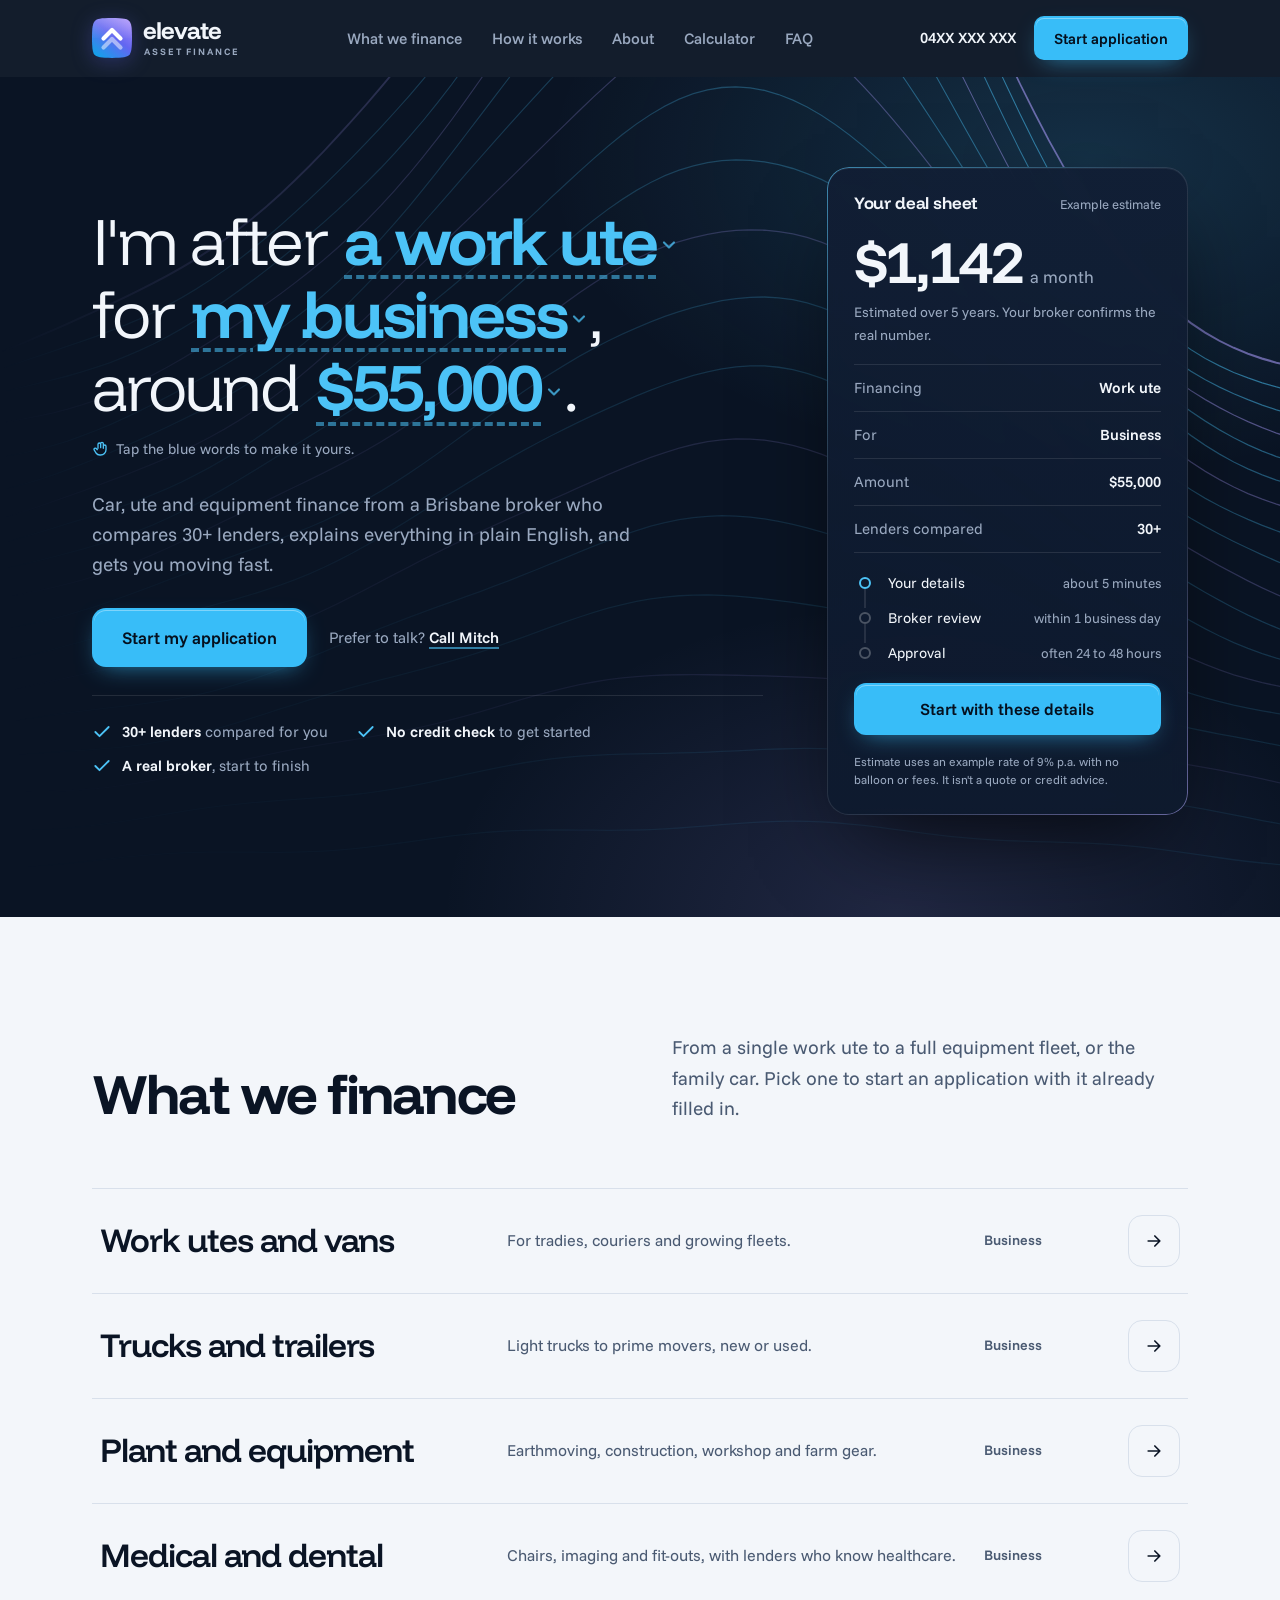
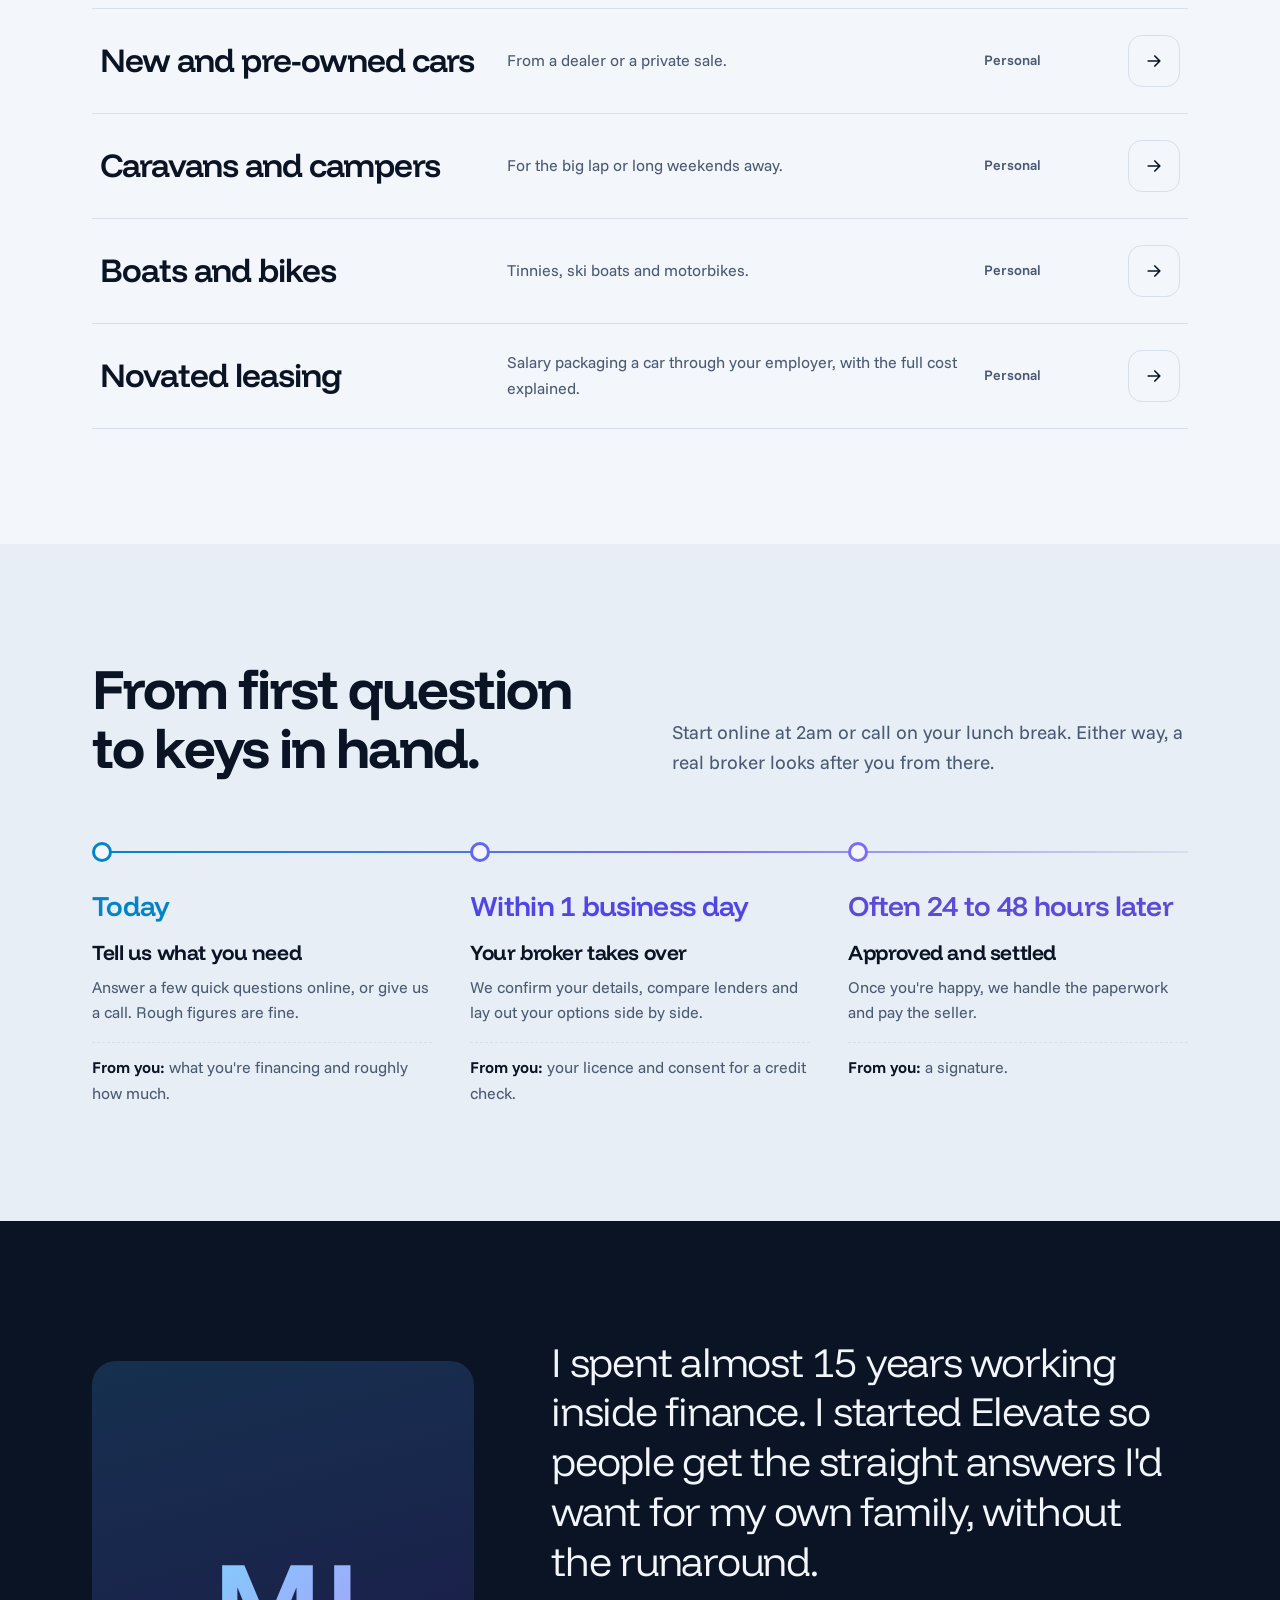
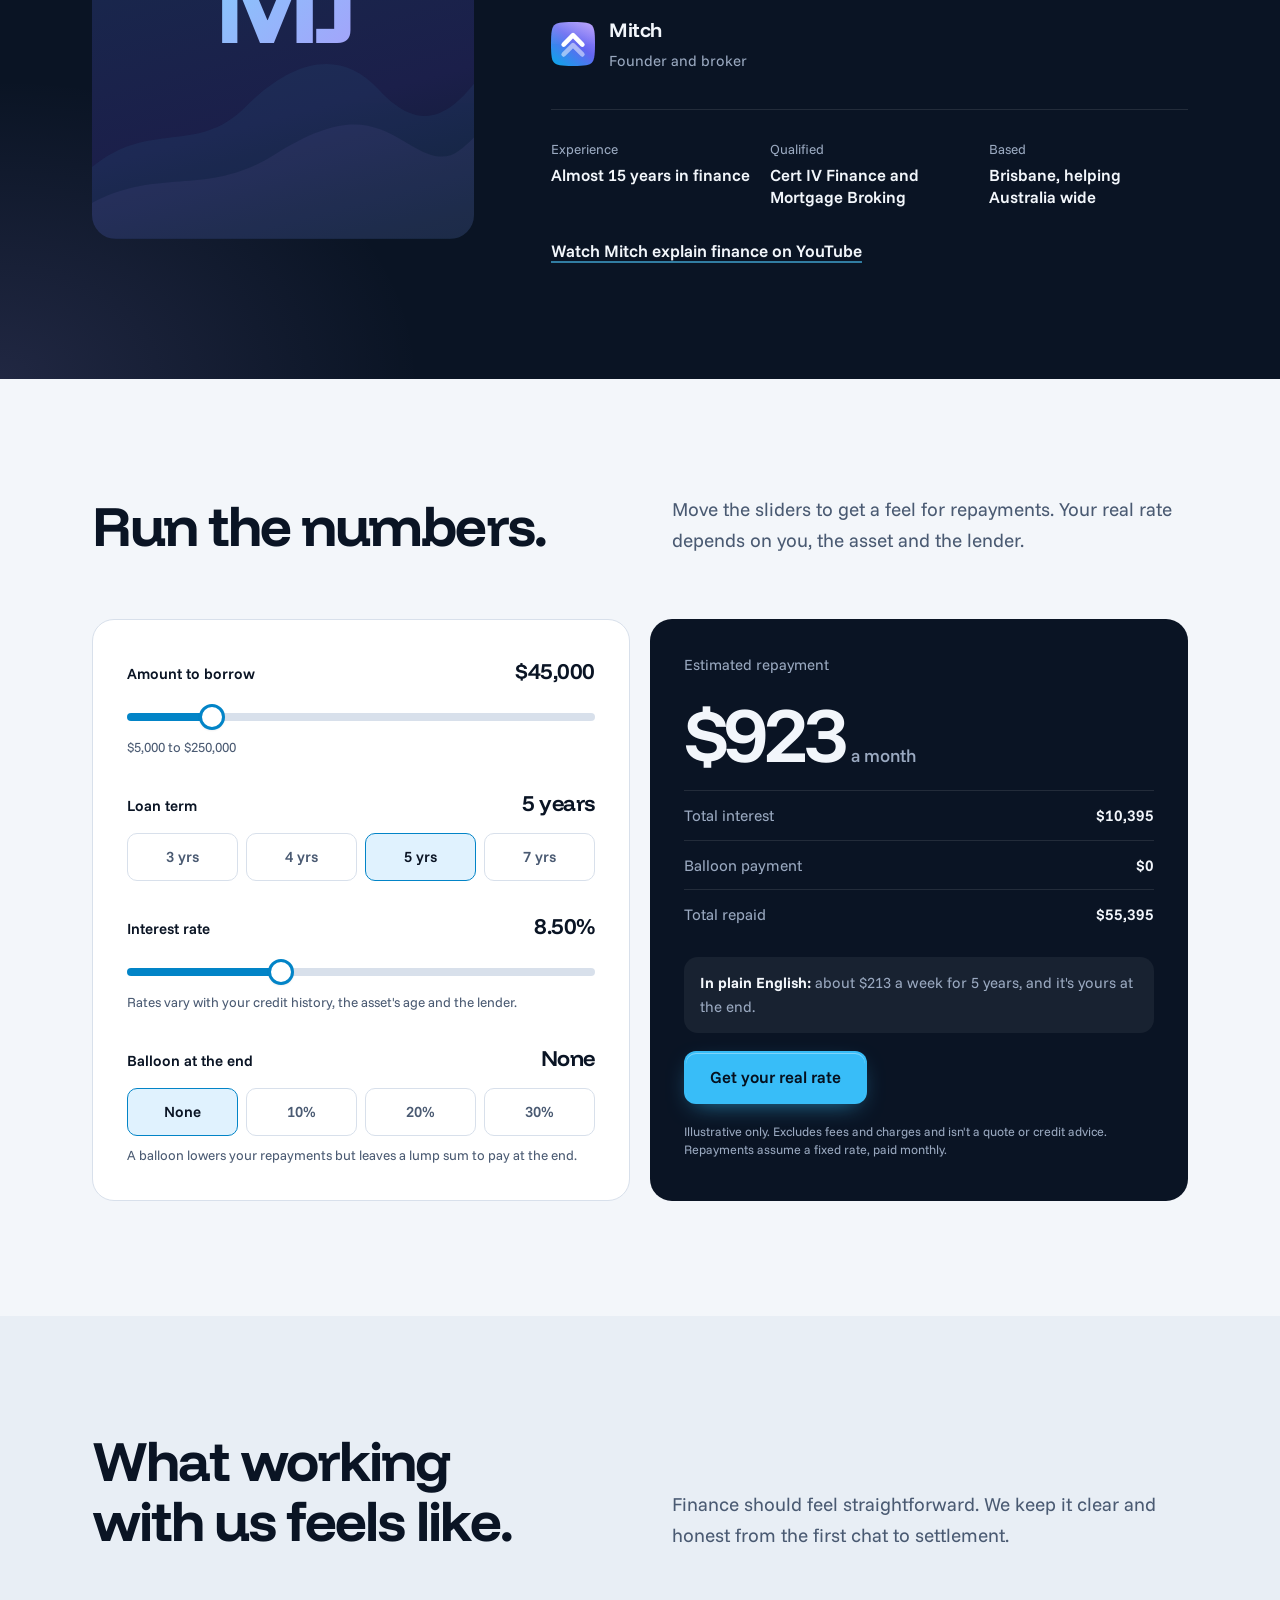
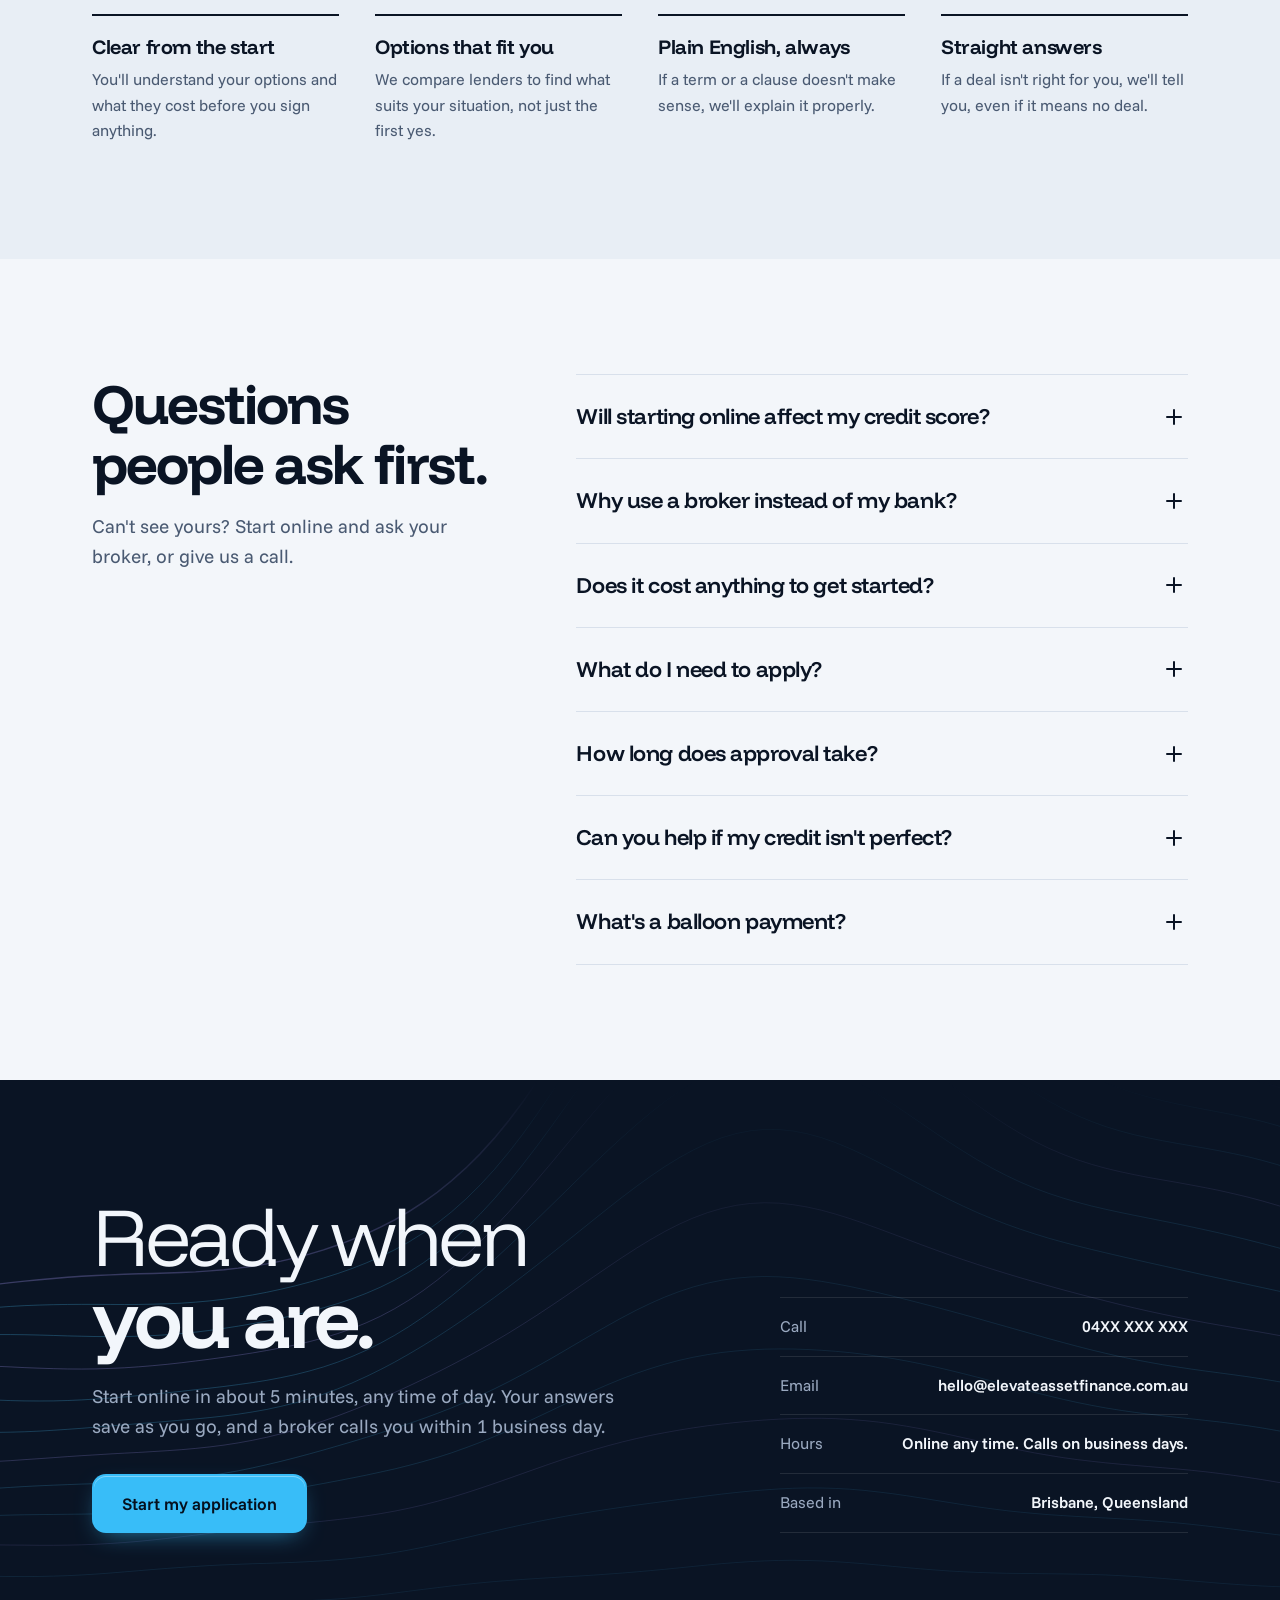
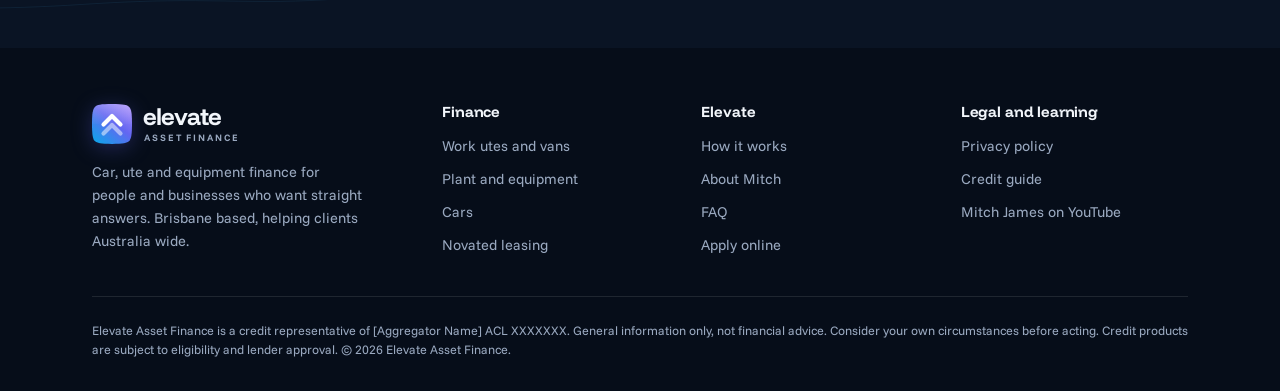
==== commit 3ee380bb: "Add new and pre-owned car options Hero sentence offers a new car and a pre-owned car for personal an" ====
--- a/site/index.html
+++ b/site/index.html
@@ -437,7 +437,7 @@
         <li><button class="asset-row" type="button" data-path="Business use" data-asset="Truck or trailer" data-label="a truck"><span class="ar-name">Trucks and trailers</span><span class="ar-desc">Light trucks to prime movers, new or used.</span><span class="ar-for">Business</span><span class="ar-go" aria-hidden="true"><svg><use href="#i-arrow"/></svg></span></button></li>
         <li><button class="asset-row" type="button" data-path="Business use" data-asset="Equipment or machinery" data-label="some equipment"><span class="ar-name">Plant and equipment</span><span class="ar-desc">Earthmoving, construction, workshop and farm gear.</span><span class="ar-for">Business</span><span class="ar-go" aria-hidden="true"><svg><use href="#i-arrow"/></svg></span></button></li>
         <li><button class="asset-row" type="button" data-path="Business use" data-asset="Medical or dental equipment" data-label="medical equipment"><span class="ar-name">Medical and dental</span><span class="ar-desc">Chairs, imaging and fit-outs, with lenders who know healthcare.</span><span class="ar-for">Business</span><span class="ar-go" aria-hidden="true"><svg><use href="#i-arrow"/></svg></span></button></li>
-        <li><button class="asset-row" type="button" data-path="Personal use" data-asset="Car" data-label="a car"><span class="ar-name">Cars</span><span class="ar-desc">New or used, from a dealer or a private sale.</span><span class="ar-for">Personal</span><span class="ar-go" aria-hidden="true"><svg><use href="#i-arrow"/></svg></span></button></li>
+        <li><button class="asset-row" type="button" data-path="Personal use" data-asset="Car" data-label="a car"><span class="ar-name">New and pre-owned cars</span><span class="ar-desc">From a dealer or a private sale.</span><span class="ar-for">Personal</span><span class="ar-go" aria-hidden="true"><svg><use href="#i-arrow"/></svg></span></button></li>
         <li><button class="asset-row" type="button" data-path="Personal use" data-asset="Caravan or camper" data-label="a caravan"><span class="ar-name">Caravans and campers</span><span class="ar-desc">For the big lap or long weekends away.</span><span class="ar-for">Personal</span><span class="ar-go" aria-hidden="true"><svg><use href="#i-arrow"/></svg></span></button></li>
         <li><button class="asset-row" type="button" data-path="Personal use" data-asset="Boat" data-label="a boat"><span class="ar-name">Boats and bikes</span><span class="ar-desc">Tinnies, ski boats and motorbikes.</span><span class="ar-for">Personal</span><span class="ar-go" aria-hidden="true"><svg><use href="#i-arrow"/></svg></span></button></li>
         <li><button class="asset-row" type="button" data-path="Personal use"><span class="ar-name">Novated leasing</span><span class="ar-desc">Salary packaging a car through your employer, with the full cost explained.</span><span class="ar-for">Personal</span><span class="ar-go" aria-hidden="true"><svg><use href="#i-arrow"/></svg></span></button></li>
@@ -716,9 +716,10 @@
   /* ---------- The sentence and deal sheet ---------- */
   const PATHS = {
     business: { key: 'Business use', word: 'my business', short: 'Business',
-      assets: [['Car or ute', 'a work ute', 'Work ute'], ['Truck or trailer', 'a truck', 'Truck or trailer'], ['Equipment or machinery', 'some equipment', 'Equipment'], ['Medical or dental equipment', 'medical equipment', 'Medical equipment']] },
+      assets: [['Car or ute', 'a work ute', 'Work ute'], ['Car or ute', 'a new car', 'New car', 'New'], ['Car or ute', 'a pre-owned car', 'Pre-owned car', 'Pre-owned'],
+        ['Truck or trailer', 'a truck', 'Truck or trailer'], ['Equipment or machinery', 'some equipment', 'Equipment'], ['Medical or dental equipment', 'medical equipment', 'Medical equipment']] },
     personal: { key: 'Personal use', word: 'personal use', short: 'Personal',
-      assets: [['Car', 'a car', 'Car'], ['Motorbike', 'a motorbike', 'Motorbike'], ['Boat', 'a boat', 'Boat'], ['Caravan or camper', 'a caravan', 'Caravan or camper']] },
+      assets: [['Car', 'a new car', 'New car', 'New'], ['Car', 'a pre-owned car', 'Pre-owned car', 'Pre-owned'], ['Motorbike', 'a motorbike', 'Motorbike'], ['Boat', 'a boat', 'Boat'], ['Caravan or camper', 'a caravan', 'Caravan or camper']] },
   };
   const PRESETS = [15000, 25000, 40000, 55000, 80000, 120000, 200000, 300000];
   const sel = { path: 'business', asset: 0, amount: 55000 };
@@ -782,7 +783,7 @@
   });
   document.querySelectorAll('[data-start-sentence]').forEach(b => b.addEventListener('click', () => {
     const P = PATHS[sel.path], A = P.assets[sel.asset];
-    open({ path: P.key, asset: A[0], label: A[1], amount: sel.amount });
+    open({ path: P.key, asset: A[0], label: A[1], amount: sel.amount, condition: A[3] });
   }));
   paint();
 
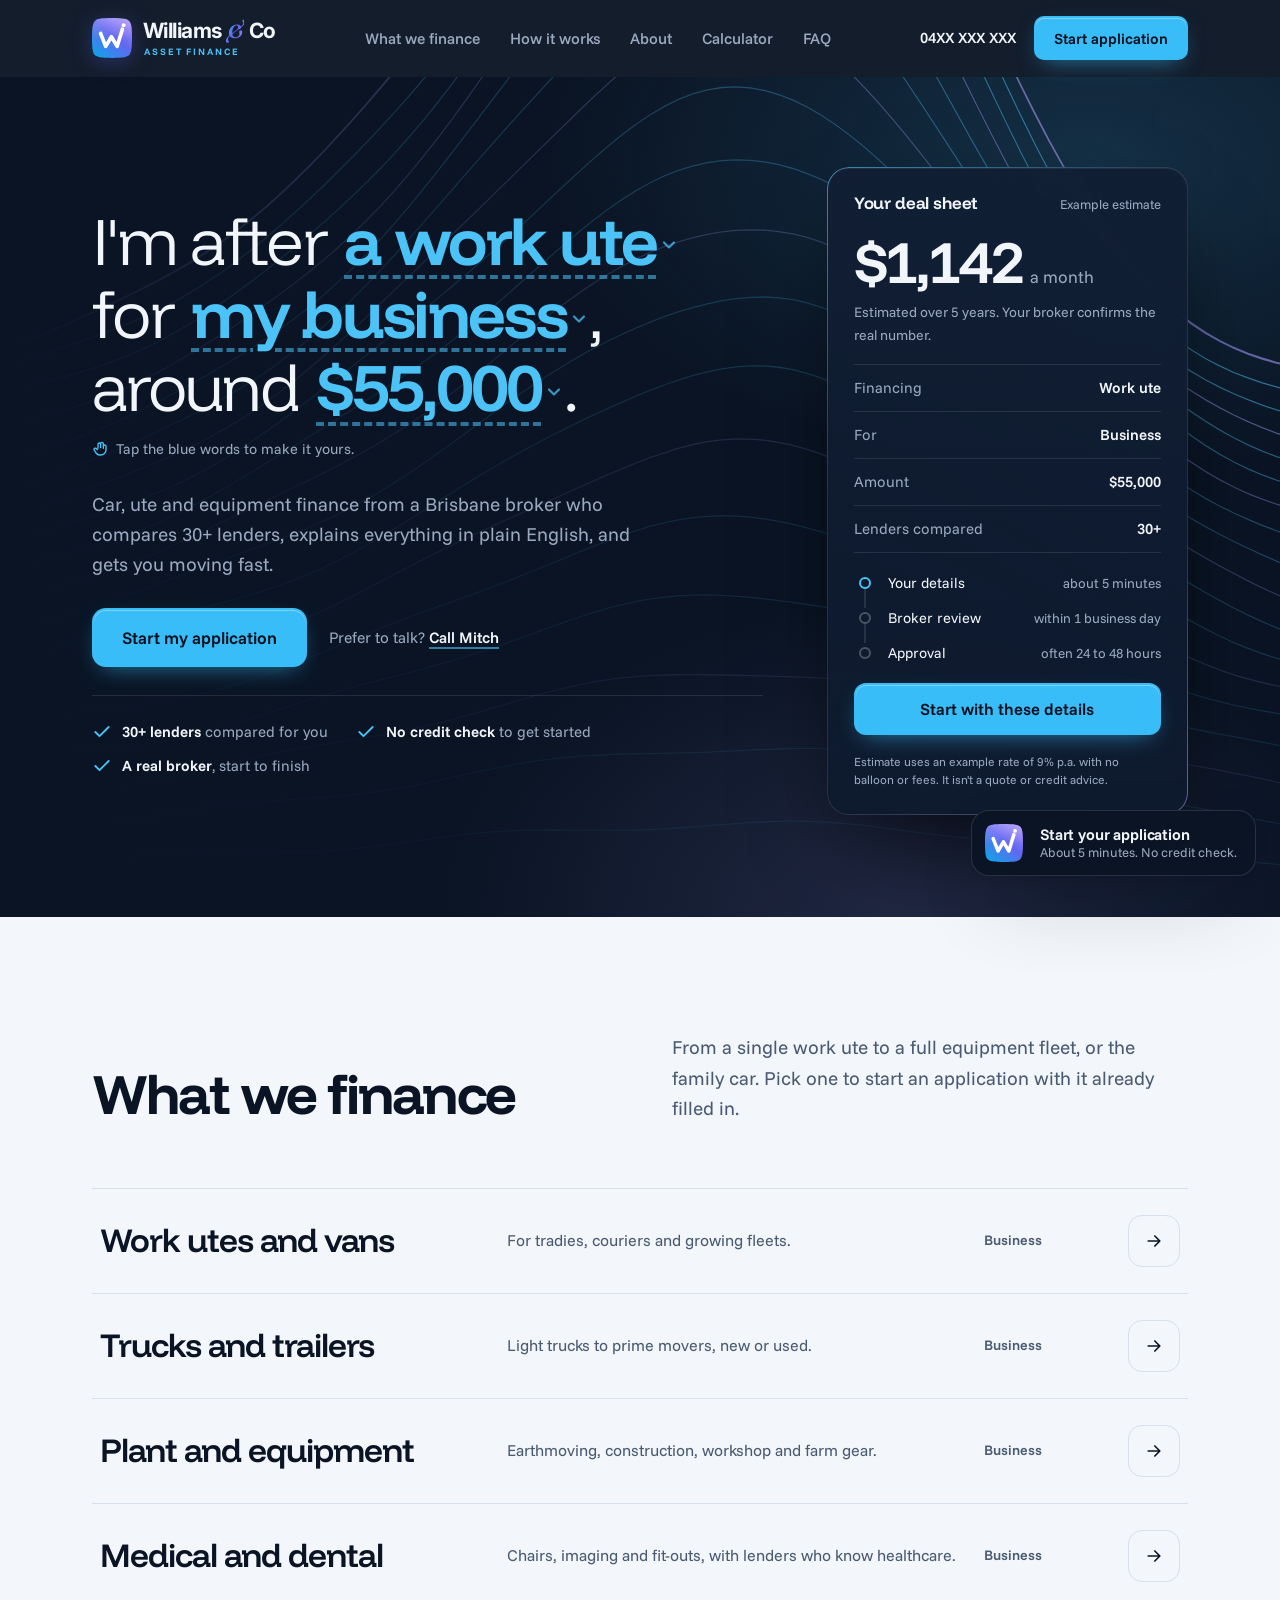
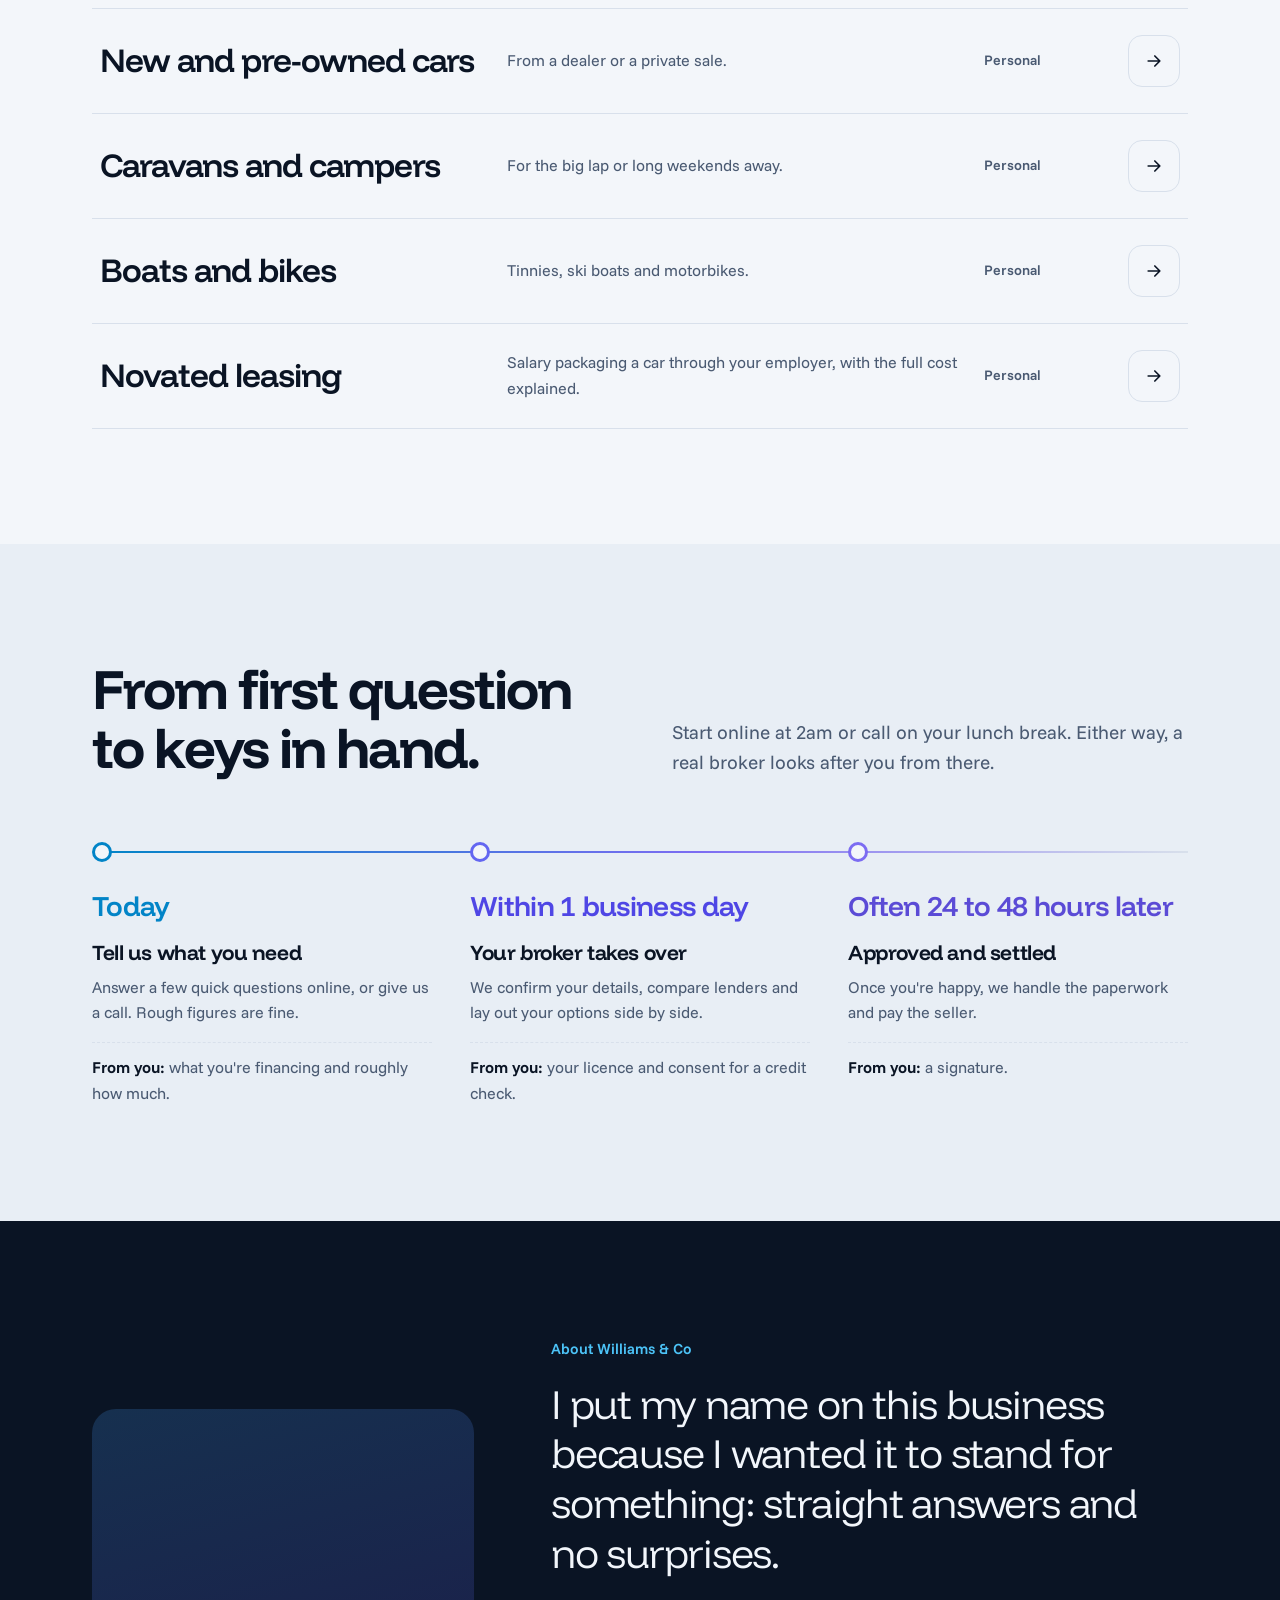
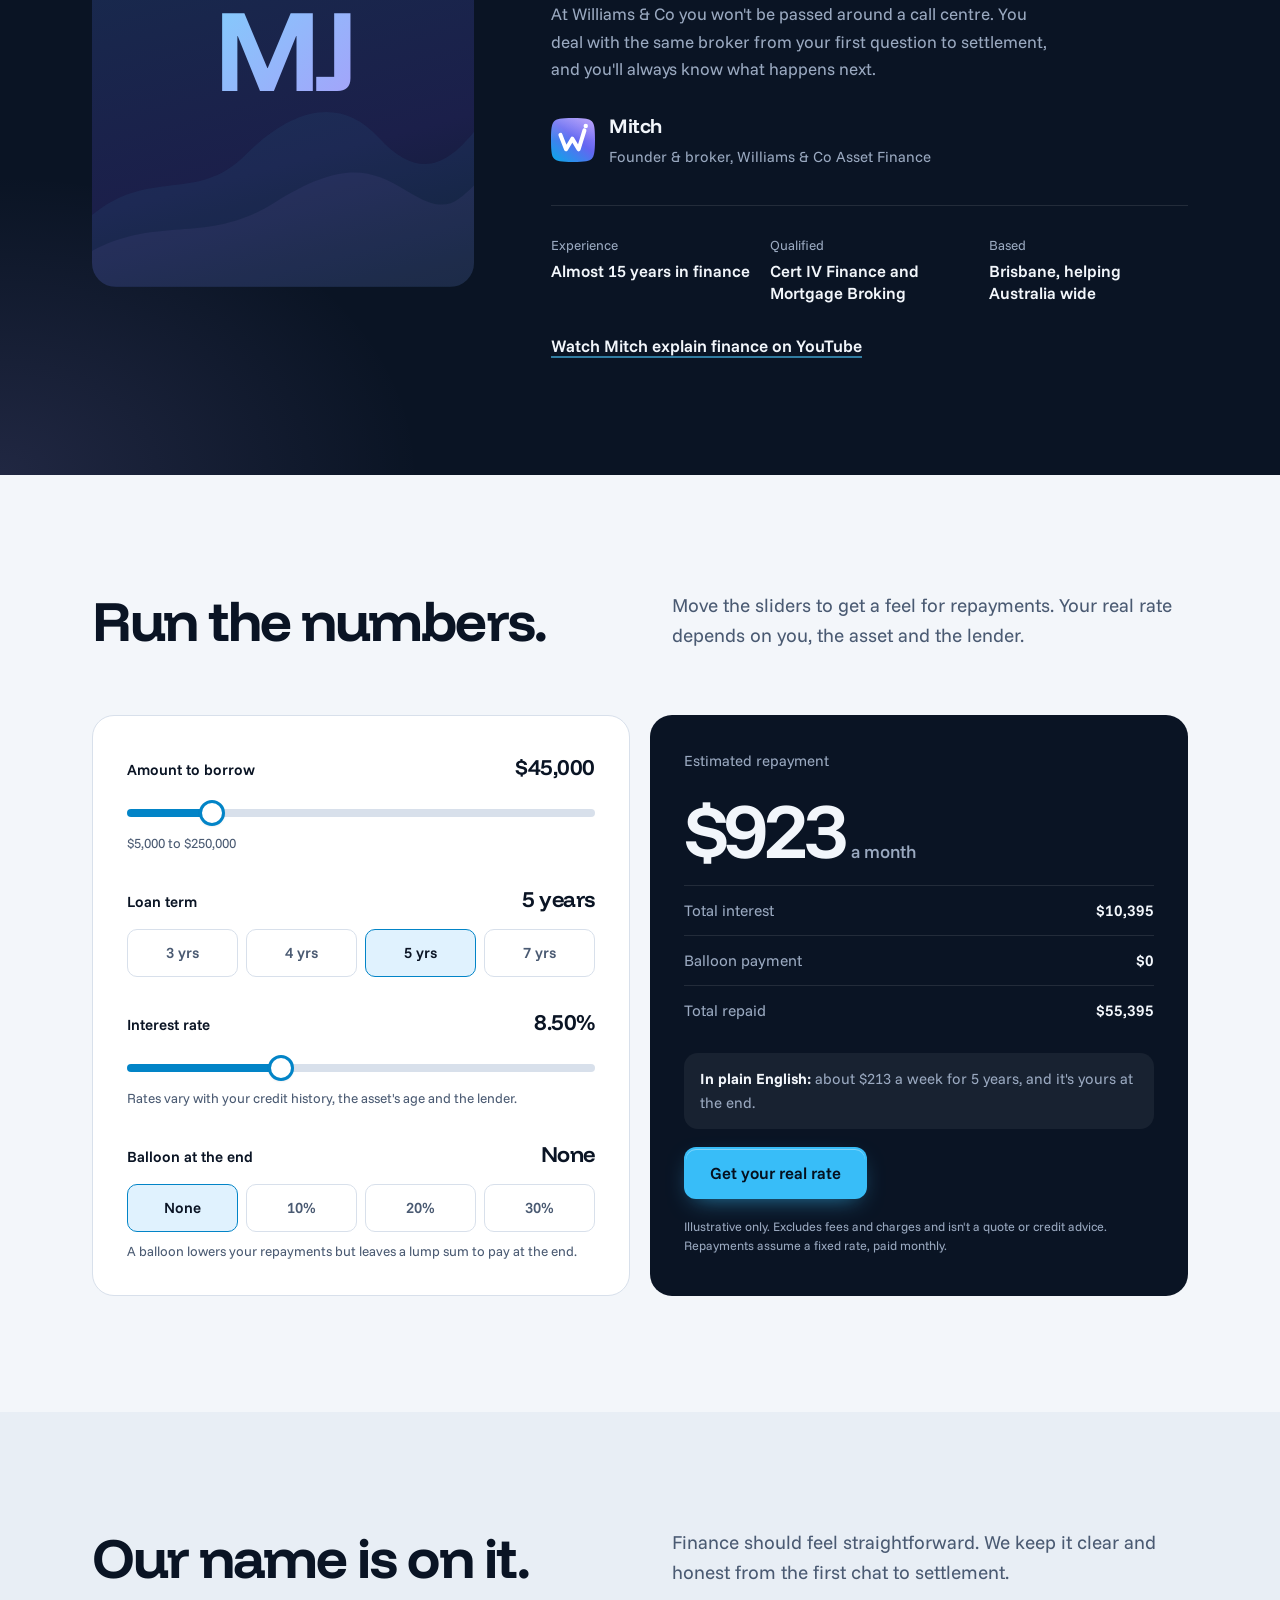
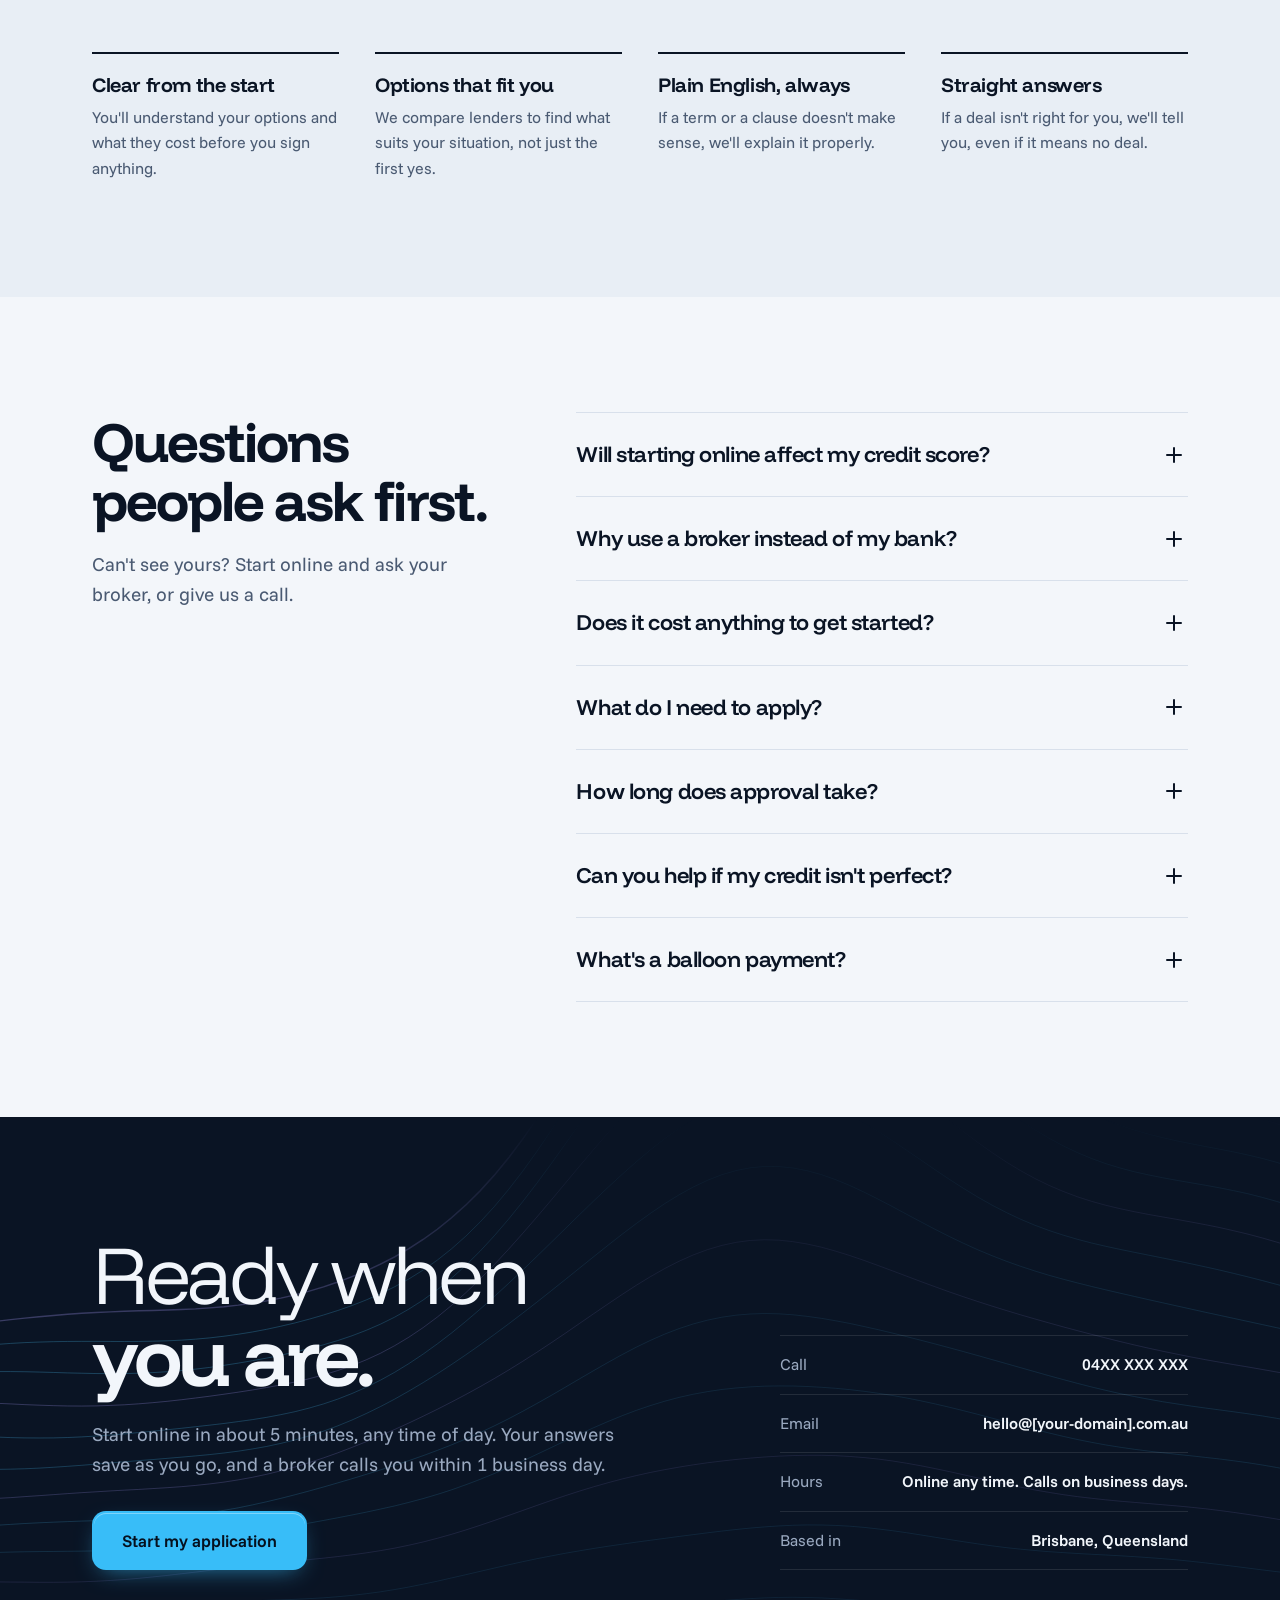
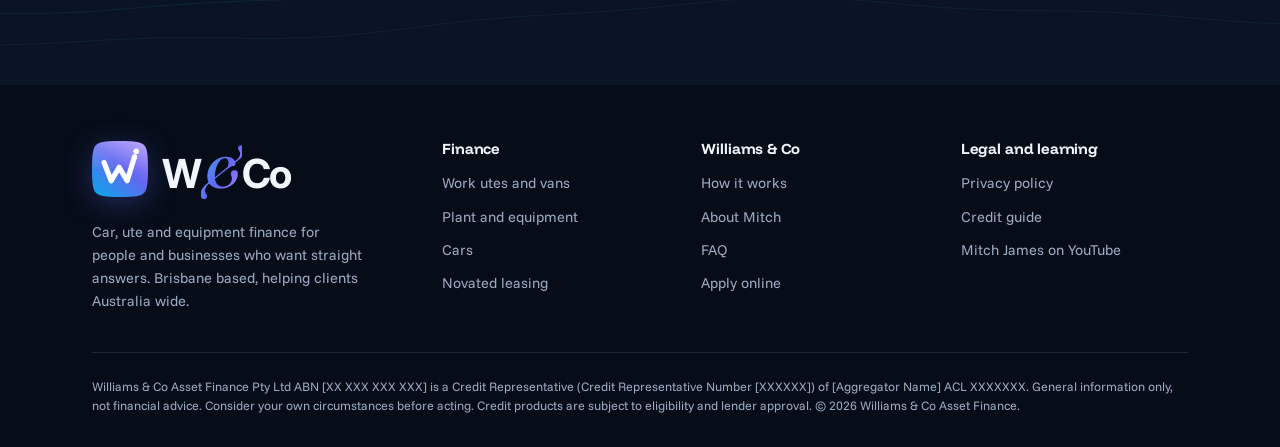
==== commit 91e78f23: "Rebrand to Williams & Co Asset Finance - New W&Co mark: gradient tile with a rising single-stroke W " ====
--- a/site/index.html
+++ b/site/index.html
@@ -3,18 +3,18 @@
 <head>
 <meta charset="UTF-8">
 <meta name="viewport" content="width=device-width, initial-scale=1.0, viewport-fit=cover, interactive-widget=resizes-content">
-<title>Elevate Asset Finance | Car, Ute and Equipment Finance, Brisbane</title>
+<title>Williams &amp; Co Asset Finance</title>
 <meta name="description" content="Brisbane asset finance broker for cars, utes, equipment and business assets. 30+ lenders, plain English and no surprises. Start online in 5 minutes.">
 <link rel="icon" type="image/svg+xml" href="assets/logo-mark.svg">
 <meta name="theme-color" content="#0A1424">
 <link rel="preconnect" href="https://fonts.googleapis.com">
 <link rel="preconnect" href="https://fonts.gstatic.com" crossorigin>
-<link rel="stylesheet" href="https://fonts.googleapis.com/css2?family=Funnel+Display:wght@300..800&family=Funnel+Sans:ital,wght@0,300..800;1,400&display=swap">
-<link rel="stylesheet" href="assets/elevate.css">
+<link rel="stylesheet" href="https://fonts.googleapis.com/css2?family=Funnel+Display:wght@300..800&family=Funnel+Sans:ital,wght@0,300..800;1,400&family=Inter:wght@700&family=Fraunces:ital,opsz,wght@1,9..144,500&display=swap">
+<link rel="stylesheet" href="assets/brand.css">
 <link rel="stylesheet" href="assets/intake.css">
 <style>
 /* Layout concept: a dark "night" hero where the headline is a sentence the visitor completes, with a live deal sheet beside it,
-   over ridgeline contours (the Elevate motif). Below, calm light sections; dark sections return for the founder and the final ask.
+   over rising ridgeline contours. Below, calm light sections; dark sections return for the founder and the final ask.
    Single designed look: light page tokens, dark tokens scoped to .night sections. */
 :root.home{
   color-scheme:light;
@@ -163,6 +163,8 @@
 .portrait{position:relative;aspect-ratio:4/5;max-width:100%;border-radius:24px;overflow:hidden;background:linear-gradient(165deg,#16304F,#1B1F4A 70%,#0E1A2E);display:grid;place-items:center}
 .portrait svg.ridge{position:absolute;inset:auto 0 0 0;width:100%;height:55%;opacity:.5}
 .portrait .mono{font-family:var(--head);font-size:clamp(72px,9vw,128px);font-weight:700;letter-spacing:-.06em;background:linear-gradient(135deg,#7DD3FC,#A99CFA);-webkit-background-clip:text;background-clip:text;color:transparent;position:relative}
+.about-label{font-size:15px;font-weight:600;color:var(--teal);margin-bottom:18px}
+.about-body{color:var(--ink-2);font-size:17px;max-width:56ch;margin-top:22px}
 .quote{font-family:var(--head);font-weight:300;font-size:clamp(26px,3.2vw,42px);line-height:1.22;letter-spacing:-.03em;text-wrap:pretty}
 .sig{margin-top:28px;display:flex;align-items:center;gap:14px}
 .sig b{font-family:var(--head);font-size:20px;font-weight:650;letter-spacing:-.02em;display:block}
@@ -342,13 +344,13 @@
 <body>
 <svg width="0" height="0" style="position:absolute" aria-hidden="true" focusable="false">
   <defs>
-    <linearGradient id="eg" x1="4" y1="40" x2="36" y2="0" gradientUnits="userSpaceOnUse"><stop offset="0" stop-color="#0EA5E9"/><stop offset=".55" stop-color="#6366F1"/><stop offset="1" stop-color="#A78BFA"/></linearGradient>
-    <linearGradient id="eh" x1="20" y1="0" x2="20" y2="22" gradientUnits="userSpaceOnUse"><stop offset="0" stop-color="#fff" stop-opacity=".22"/><stop offset="1" stop-color="#fff" stop-opacity="0"/></linearGradient>
-    <symbol id="elevate-mark" viewBox="0 0 40 40">
-      <path d="M20 0c11.2 0 15 .9 17.1 2.9S40 8.8 40 20s-.9 15-2.9 17.1S31.2 40 20 40s-15-.9-17.1-2.9S0 31.2 0 20 .9 5 2.9 2.9 8.8 0 20 0z" fill="url(#eg)"/>
-      <path d="M20 0c11.2 0 15 .9 17.1 2.9S40 8.8 40 20H0C0 8.8.9 5 2.9 2.9S8.8 0 20 0z" fill="url(#eh)"/>
-      <path d="M11.5 29.5 20 21l8.5 8.5" fill="none" stroke="#fff" stroke-opacity=".5" stroke-width="4.2" stroke-linecap="round" stroke-linejoin="round"/>
-      <path d="M11.5 20.5 20 12l8.5 8.5" fill="none" stroke="#fff" stroke-width="4.2" stroke-linecap="round" stroke-linejoin="round"/>
+    <linearGradient id="wg" x1="4" y1="40" x2="36" y2="0" gradientUnits="userSpaceOnUse"><stop offset="0" stop-color="#0EA5E9"/><stop offset=".55" stop-color="#6366F1"/><stop offset="1" stop-color="#A78BFA"/></linearGradient>
+    <linearGradient id="wh" x1="20" y1="0" x2="20" y2="22" gradientUnits="userSpaceOnUse"><stop offset="0" stop-color="#fff" stop-opacity=".22"/><stop offset="1" stop-color="#fff" stop-opacity="0"/></linearGradient>
+    <symbol id="wco-mark" viewBox="0 0 40 40">
+      <path d="M20 0c11.2 0 15 .9 17.1 2.9S40 8.8 40 20s-.9 15-2.9 17.1S31.2 40 20 40s-15-.9-17.1-2.9S0 31.2 0 20 .9 5 2.9 2.9 8.8 0 20 0z" fill="url(#wg)"/>
+      <path d="M20 0c11.2 0 15 .9 17.1 2.9S40 8.8 40 20H0C0 8.8.9 5 2.9 2.9S8.8 0 20 0z" fill="url(#wh)"/>
+      <path d="M8.6 15.4 13.7 28.4 19.4 18.8 25.1 28.4 30.4 11.2" fill="none" stroke="#fff" stroke-width="3.7" stroke-linecap="round" stroke-linejoin="round"/>
+      <circle cx="31.6" cy="7.3" r="2" fill="#fff"/>
     </symbol>
     <symbol id="i-check" viewBox="0 0 24 24"><path d="M20 6 9 17l-5-5" fill="none" stroke="currentColor" stroke-width="2.2" stroke-linecap="round" stroke-linejoin="round"/></symbol>
     <symbol id="i-arrow" viewBox="0 0 24 24"><path d="M5 12h14M13 6l6 6-6 6" fill="none" stroke="currentColor" stroke-width="2" stroke-linecap="round" stroke-linejoin="round"/></symbol>
@@ -358,9 +360,9 @@
 
 <header class="nav night" id="nav">
   <div class="container">
-    <a href="#top" class="logo" aria-label="Elevate Asset Finance home">
-      <svg viewBox="0 0 40 40" aria-hidden="true"><use href="#elevate-mark"/></svg>
-      <span class="wordmark"><b>elevate</b><small>Asset Finance</small></span>
+    <a href="#top" class="logo" aria-label="Williams &amp; Co Asset Finance home">
+      <svg viewBox="0 0 40 40" aria-hidden="true"><use href="#wco-mark"/></svg>
+      <span class="wordmark"><b>Williams <span class="amp">&amp;</span> Co</b><small>Asset Finance</small></span>
     </a>
     <ul class="nav-links">
       <li><a href="#finance">What we finance</a></li>
@@ -463,7 +465,7 @@
   <!-- Founder -->
   <section class="section founder night" id="mitch">
     <div class="container founder-grid">
-      <div class="portrait" role="img" aria-label="Mitch, founder of Elevate Asset Finance">
+      <div class="portrait" role="img" aria-label="Mitch, founder of Williams &amp; Co Asset Finance">
         <svg class="ridge" viewBox="0 0 400 220" preserveAspectRatio="none" aria-hidden="true">
           <path d="M0 160 C60 120 110 150 160 110 S260 60 300 95 S370 120 400 90 V220 H0Z" fill="rgba(76,195,247,.12)"/>
           <path d="M0 190 C70 160 120 185 190 150 S290 120 330 140 S380 150 400 135 V220 H0Z" fill="rgba(169,156,250,.14)"/>
@@ -471,8 +473,10 @@
         <span class="mono" aria-hidden="true">MJ</span>
       </div>
       <div>
-        <p class="quote">I spent almost 15 years working inside finance. I started Elevate so people get the straight answers I'd want for my own family, without the runaround.</p>
-        <div class="sig"><svg width="44" height="44" aria-hidden="true"><use href="#elevate-mark"/></svg><div><b>Mitch</b><span>Founder and broker</span></div></div>
+        <p class="about-label">About Williams &amp; Co</p>
+        <p class="quote">I put my name on this business because I wanted it to stand for something: straight answers and no surprises.</p>
+        <p class="about-body">At Williams &amp; Co you won't be passed around a call centre. You deal with the same broker from your first question to settlement, and you'll always know what happens next.</p>
+        <div class="sig"><svg width="44" height="44" aria-hidden="true"><use href="#wco-mark"/></svg><div><b>Mitch</b><span>Founder &amp; broker, Williams &amp; Co Asset Finance</span></div></div>
         <dl class="creds">
           <div><dt>Experience</dt><dd>Almost 15 years in finance</dd></div>
           <div><dt>Qualified</dt><dd>Cert IV Finance and Mortgage Broking</dd></div>
@@ -522,7 +526,7 @@
   <section class="section tint" aria-labelledby="expectH">
     <div class="container">
       <div class="split-head">
-        <h2 id="expectH">What working with us feels like.</h2>
+        <h2 id="expectH">Our name is on it.</h2>
         <p class="lede">Finance should feel straightforward. We keep it clear and honest from the first chat to settlement.</p>
       </div>
       <div class="expect">
@@ -566,7 +570,7 @@
       </div>
       <dl class="contact">
         <div><dt>Call</dt><dd>04XX XXX XXX</dd></div>
-        <div><dt>Email</dt><dd>hello@elevateassetfinance.com.au</dd></div>
+        <div><dt>Email</dt><dd>hello@[your-domain].com.au</dd></div>
         <div><dt>Hours</dt><dd>Online any time. Calls on business days.</dd></div>
         <div><dt>Based in</dt><dd>Brisbane, Queensland</dd></div>
       </dl>
@@ -578,17 +582,17 @@
   <div class="container">
     <div class="foot-grid">
       <div class="foot-brand">
-        <a href="#top" class="logo" aria-label="Elevate Asset Finance home">
-          <svg viewBox="0 0 40 40" aria-hidden="true"><use href="#elevate-mark"/></svg>
-          <span class="wordmark"><b>elevate</b><small>Asset Finance</small></span>
+        <a href="#top" class="lockup" aria-label="Williams &amp; Co Asset Finance home">
+          <svg viewBox="0 0 40 40" aria-hidden="true"><use href="#wco-mark"/></svg>
+          <span aria-hidden="true">W<span class="amp">&amp;</span>Co</span>
         </a>
         <p>Car, ute and equipment finance for people and businesses who want straight answers. Brisbane based, helping clients Australia wide.</p>
       </div>
       <div><h4>Finance</h4><ul><li><a href="#finance">Work utes and vans</a></li><li><a href="#finance">Plant and equipment</a></li><li><a href="#finance">Cars</a></li><li><a href="#finance">Novated leasing</a></li></ul></div>
-      <div><h4>Elevate</h4><ul><li><a href="#how">How it works</a></li><li><a href="#mitch">About Mitch</a></li><li><a href="#faq">FAQ</a></li><li><a href="apply.html">Apply online</a></li></ul></div>
+      <div><h4>Williams &amp; Co</h4><ul><li><a href="#how">How it works</a></li><li><a href="#mitch">About Mitch</a></li><li><a href="#faq">FAQ</a></li><li><a href="apply.html">Apply online</a></li></ul></div>
       <div><h4>Legal and learning</h4><ul><li><a href="/privacy">Privacy policy</a></li><li><a href="/credit-guide.pdf">Credit guide</a></li><li><a href="https://www.youtube.com/@mjwilliams086" target="_blank" rel="noopener">Mitch James on YouTube</a></li></ul></div>
     </div>
-    <p class="footer-legal">Elevate Asset Finance is a credit representative of [Aggregator Name] ACL XXXXXXX. General information only, not financial advice. Consider your own circumstances before acting. Credit products are subject to eligibility and lender approval. &copy; <span id="yr">2026</span> Elevate Asset Finance.</p>
+    <p class="footer-legal">Williams &amp; Co Asset Finance Pty Ltd ABN [XX XXX XXX XXX] is a Credit Representative (Credit Representative Number [XXXXXX]) of [Aggregator Name] ACL XXXXXXX. General information only, not financial advice. Consider your own circumstances before acting. Credit products are subject to eligibility and lender approval. &copy; <span id="yr">2026</span> Williams &amp; Co Asset Finance.</p>
   </div>
 </footer>
 
@@ -596,7 +600,7 @@
 <button class="launcher" id="launcher" type="button" data-state="new" data-hidden="true" aria-controls="pip" aria-expanded="false">
   <span class="l-icon">
     <svg class="l-ring" viewBox="0 0 48 48" aria-hidden="true"><circle class="track-c" cx="24" cy="24" r="22"/><circle class="fill" cx="24" cy="24" r="22"/></svg>
-    <svg class="mark" viewBox="0 0 40 40" aria-hidden="true"><use href="#elevate-mark"/></svg>
+    <svg class="mark" viewBox="0 0 40 40" aria-hidden="true"><use href="#wco-mark"/></svg>
     <span class="l-badge"></span>
   </span>
   <span class="l-text"><b id="lTitle">Start your application</b><small id="lSub">About 5 minutes. No credit check.</small></span>
@@ -605,8 +609,8 @@
 <div class="pip" id="pip" data-state="closed" role="dialog" aria-label="Online application" aria-hidden="true">
   <div class="pip-inner">
     <div class="pip-bar">
-      <svg class="mark" viewBox="0 0 40 40" aria-hidden="true"><use href="#elevate-mark"/></svg>
-      <span class="who"><b>Elevate application</b><small><i></i>Keep browsing, your answers are saved</small></span>
+      <svg class="mark" viewBox="0 0 40 40" aria-hidden="true"><use href="#wco-mark"/></svg>
+      <span class="who"><b>Williams &amp; Co application</b><small><i></i>Keep browsing, your answers are saved</small></span>
       <button class="icon-btn i-max" type="button" data-pip="max" aria-label="Expand"><svg viewBox="0 0 24 24" fill="none" stroke="currentColor" stroke-width="2" stroke-linecap="round" stroke-linejoin="round" aria-hidden="true"><path d="M14 4h6v6M10 20H4v-6M20 4l-7 7M4 20l7-7"/></svg></button>
       <button class="icon-btn i-min" type="button" data-pip="restore" aria-label="Shrink back"><svg viewBox="0 0 24 24" fill="none" stroke="currentColor" stroke-width="2" stroke-linecap="round" stroke-linejoin="round" aria-hidden="true"><path d="M4 14h6v6M20 10h-6V4M14 10l7-7M10 14l-7 7"/></svg></button>
       <button class="icon-btn" type="button" data-pip="close" aria-label="Minimise"><svg viewBox="0 0 24 24" fill="none" stroke="currentColor" stroke-width="2.2" stroke-linecap="round" stroke-linejoin="round" aria-hidden="true"><path d="m6 9 6 6 6-6"/></svg></button>
@@ -624,7 +628,7 @@
     const m = r === 0 ? (P - B) / n : (P - B / Math.pow(1 + r, n)) * r / (1 - Math.pow(1 + r, -n)); return { m, B, total: m * n + B }; };
   $('yr').textContent = new Date().getFullYear();
 
-  /* ---------- Ridgelines (the Elevate motif) ---------- */
+  /* ---------- Ridgelines (brand motif) ---------- */
   function ridges(svg, { lines = 16, seed = 1 } = {}) {
     const W = 1440, H = 720; svg.setAttribute('viewBox', `0 0 ${W} ${H}`);
     let s = seed; const rnd = () => (s = (s * 9301 + 49297) % 233280) / 233280;
@@ -658,7 +662,7 @@
   const pip = $('pip'), launcher = $('launcher'), scrim = $('scrim'), heroCta = document.querySelector('.hero .cta-row');
   const small = () => matchMedia('(max-width: 600px)').matches;
   let state = 'closed', appState = { started: false, finished: false, percent: 0 }, heroVisible = true;
-  const app = ElevateIntake.mount($('app'), { canFocus: () => state !== 'closed', onState: s => { appState = s; updateLauncher(); } });
+  const app = BrokerIntake.mount($('app'), { canFocus: () => state !== 'closed', onState: s => { appState = s; updateLauncher(); } });
 
   function updateLauncher() {
     const s = appState;
--- a/site/assets/brand.css
+++ b/site/assets/brand.css
@@ -0,0 +1,120 @@
+/* Williams & Co brand: shared tokens, base styles and components.
+   Colours follow the brand design system; type is Funnel Display (headings) and Funnel Sans (body). */
+
+:root{
+  color-scheme:dark;
+  --ground:#0F1422;
+  --surface:#161D2E;
+  --tint:#121A2A;
+  --ink:#F1F5F9;
+  --ink-2:#94A3B8;
+  --line:#223049;
+  --teal:#38BDF8;
+  --teal-hover:#7DD3FC;
+  --teal-soft:rgba(56,189,248,.12);
+  --gold:#A78BFA;
+  --gold-ink:#C4B5FD;
+  --gold-soft:rgba(167,139,250,.14);
+  --deep:#0A0F1C;
+  --deep-ink:#F1F5F9;
+  --deep-muted:#94A3B8;
+  --on-accent:#08111F;
+  --grad:linear-gradient(90deg,#38BDF8,#818CF8 55%,#A78BFA);
+  --shadow:0 1px 2px rgba(0,0,0,.3),0 14px 34px -14px rgba(0,0,0,.6);
+  --head:"Funnel Display","Funnel Sans",system-ui,-apple-system,"Segoe UI",sans-serif;
+  --body:"Funnel Sans",system-ui,-apple-system,"Segoe UI",sans-serif;
+  --ease:cubic-bezier(.2,.7,.2,1);
+  /* Additions */
+  --brand-grad:linear-gradient(120deg,#38BDF8,#6366F1 55%,#A78BFA);
+  --success:#10B981;
+  --error:#C0452F;
+  --shadow-lg:0 2px 6px rgba(0,0,0,.35),0 30px 70px -20px rgba(0,0,0,.75);
+  --gutter-l:max(clamp(16px,4vw,32px),env(safe-area-inset-left,0px));
+  --gutter-r:max(clamp(16px,4vw,32px),env(safe-area-inset-right,0px));
+}
+@media (prefers-color-scheme:light){
+  :root:not([data-theme="dark"]){
+    color-scheme:light;
+    --ground:#F8FAFC;--surface:#FFFFFF;--tint:#F1F5F9;--ink:#0F172A;--ink-2:#475569;--line:#E2E8F0;
+    --teal:#0284C7;--teal-hover:#0369A1;--teal-soft:#E0F2FE;
+    --gold:#7C3AED;--gold-ink:#6D28D9;--gold-soft:#EDE9FE;
+    --deep:#0F1422;--deep-ink:#F1F5F9;--deep-muted:#94A3B8;--on-accent:#FFFFFF;
+    --grad:linear-gradient(90deg,#0284C7,#6366F1 55%,#8B5CF6);
+    --shadow:0 1px 2px rgba(15,23,42,.05),0 10px 30px -12px rgba(15,23,42,.16);
+    --shadow-lg:0 2px 6px rgba(15,23,42,.08),0 30px 70px -20px rgba(15,23,42,.35);
+  }
+}
+:root[data-theme="light"]{
+  color-scheme:light;
+  --ground:#F8FAFC;--surface:#FFFFFF;--tint:#F1F5F9;--ink:#0F172A;--ink-2:#475569;--line:#E2E8F0;
+  --teal:#0284C7;--teal-hover:#0369A1;--teal-soft:#E0F2FE;
+  --gold:#7C3AED;--gold-ink:#6D28D9;--gold-soft:#EDE9FE;
+  --deep:#0F1422;--deep-ink:#F1F5F9;--deep-muted:#94A3B8;--on-accent:#FFFFFF;
+  --grad:linear-gradient(90deg,#0284C7,#6366F1 55%,#8B5CF6);
+  --shadow:0 1px 2px rgba(15,23,42,.05),0 10px 30px -12px rgba(15,23,42,.16);
+  --shadow-lg:0 2px 6px rgba(15,23,42,.08),0 30px 70px -20px rgba(15,23,42,.35);
+}
+
+/* Base */
+*,*::before,*::after{box-sizing:border-box;margin:0;padding:0}
+html{background:var(--ground);-webkit-text-size-adjust:100%}
+body{font-family:var(--body);font-size:17.5px;line-height:1.6;background:var(--ground);color:var(--ink);-webkit-font-smoothing:antialiased;overflow-x:hidden}
+h1,h2,h3,h4{font-family:var(--head);font-weight:700;letter-spacing:-.03em;line-height:1.06;text-wrap:balance}
+img,svg{max-width:100%}
+button{font:inherit;color:inherit;cursor:pointer}
+a{color:var(--teal)}
+:focus-visible{outline:2.5px solid var(--gold);outline-offset:3px;border-radius:8px}
+.gradtext{background:var(--grad);-webkit-background-clip:text;background-clip:text;color:transparent}
+.container{max-width:1160px;margin-inline:auto;padding-left:var(--gutter-l);padding-right:var(--gutter-r)}
+.sr-only{position:absolute;width:1px;height:1px;overflow:hidden;clip:rect(0 0 0 0);white-space:nowrap}
+
+/* Buttons */
+.btn{display:inline-flex;align-items:center;justify-content:center;gap:10px;font:600 16.5px/1 var(--body);padding:16px 24px;border-radius:12px;
+  border:2px solid transparent;text-decoration:none;cursor:pointer;transition:background .2s,transform .2s var(--ease),border-color .2s;min-height:44px;white-space:nowrap}
+.btn:active{transform:scale(.98)}
+.btn-primary{background:var(--teal);color:var(--on-accent)}
+.btn-primary:hover{background:var(--teal-hover)}
+.btn-outline{border-color:var(--line);color:var(--ink);background:var(--surface)}
+.btn-outline:hover{border-color:var(--teal)}
+.btn-sm{padding:12px 18px;font-size:15px;border-radius:10px}
+.btn svg{width:18px;height:18px;flex:none}
+
+/* Logo: W&Co mark (gradient tile, rising W) + "Williams & Co" wordmark with a gradient italic ampersand */
+.logo{display:flex;align-items:center;gap:11px;text-decoration:none;color:var(--ink);min-width:0}
+.logo svg{width:40px;height:40px;flex:none;filter:drop-shadow(0 4px 10px rgba(99,102,241,.28))}
+.wordmark{display:flex;flex-direction:column;line-height:1;min-width:0}
+.wordmark b{font-family:"Inter",var(--body);font-size:21px;font-weight:700;letter-spacing:-.025em;line-height:1;white-space:nowrap}
+.wordmark small{font-size:9.5px;font-weight:700;letter-spacing:.2em;text-transform:uppercase;color:var(--teal);margin-top:6px;padding-left:1px}
+.amp{font-family:"Fraunces",Georgia,"Times New Roman",serif;font-style:italic;font-weight:500;font-size:1.16em;line-height:.8;padding:0 .05em 0 .02em;
+  background:var(--brand-grad);-webkit-background-clip:text;background-clip:text;color:transparent}
+.lockup{display:inline-flex;align-items:center;gap:14px;text-decoration:none;color:inherit}
+.lockup svg{width:56px;height:56px;flex:none;filter:drop-shadow(0 6px 14px rgba(99,102,241,.3))}
+.lockup>span{font-family:"Inter",var(--body);font-weight:700;font-size:40px;letter-spacing:-.035em;line-height:1;white-space:nowrap}
+.lockup .amp{font-size:1.42em;padding:0 .04em}
+
+/* Sticky glass nav */
+.nav{position:sticky;top:0;z-index:50;height:76px;background:color-mix(in srgb,var(--ground) 88%,transparent);
+  backdrop-filter:blur(12px);-webkit-backdrop-filter:blur(12px);border-bottom:1px solid transparent;transition:border-color .2s;padding-top:env(safe-area-inset-top,0px);box-sizing:content-box}
+.nav.scrolled{border-bottom-color:var(--line)}
+.nav .container{height:100%;display:flex;align-items:center;justify-content:space-between;gap:16px}
+
+/* Footer */
+.footer{background:var(--deep);color:var(--deep-muted);font-size:14.5px;padding-block:56px calc(32px + env(safe-area-inset-bottom,0px))}
+.footer a{color:var(--deep-muted);text-decoration:none;transition:color .2s}
+.footer a:hover{color:#C4B5FD}
+.footer h4{font-size:15px;font-weight:700;letter-spacing:-.01em;color:var(--deep-ink);margin-bottom:14px}
+.footer .logo{color:var(--deep-ink)}
+.footer .wordmark small{color:var(--deep-muted)}
+.footer .lockup{color:var(--deep-ink)}
+.footer-legal{border-top:1px solid rgba(255,255,255,.1);margin-top:40px;padding-top:24px;font-size:12.5px;line-height:1.5}
+
+@media (max-width:540px){
+  .logo svg{width:34px;height:34px}
+  .wordmark b{font-size:18px}
+  .wordmark small{font-size:8.5px;letter-spacing:.18em;margin-top:5px}
+  .btn-sm{padding:10px 16px;font-size:14px}
+}
+@media (prefers-reduced-motion:reduce){
+  *,*::before,*::after{animation:none!important;transition:none!important;scroll-behavior:auto!important}
+  [data-reveal]{opacity:1!important;transform:none!important}
+}
--- a/site/assets/intake.css
+++ b/site/assets/intake.css
@@ -1,4 +1,4 @@
-/* Elevate application assistant. Every class is prefixed ei- so it can sit inside any page.
+/* Williams & Co application assistant. Every class is prefixed ei- so it can sit inside any page.
    Fills whatever box it is placed in (100% height). Adapts to its own width with container queries. */
 
 .ei{container:ei/inline-size;display:flex;flex-direction:column;height:100%;min-height:0;min-width:0;background:var(--surface);color:var(--ink);font-family:var(--body)}
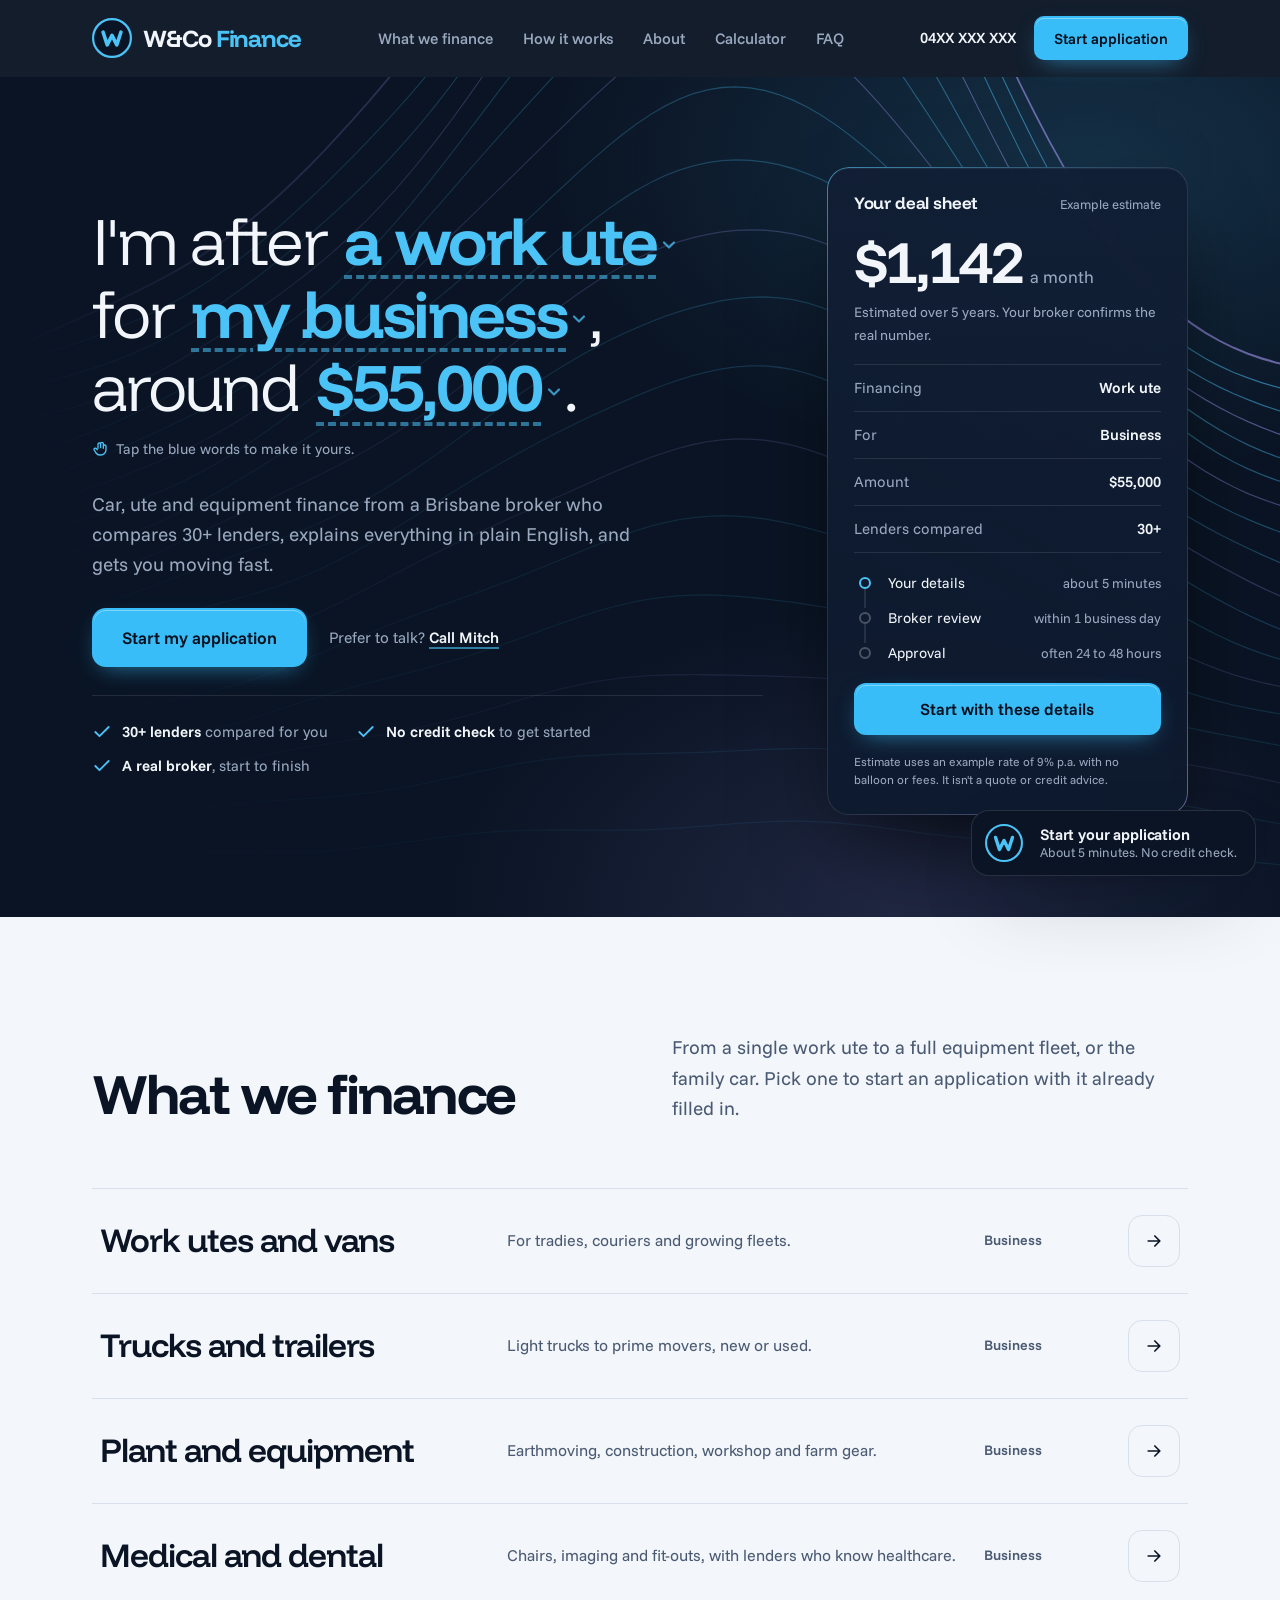
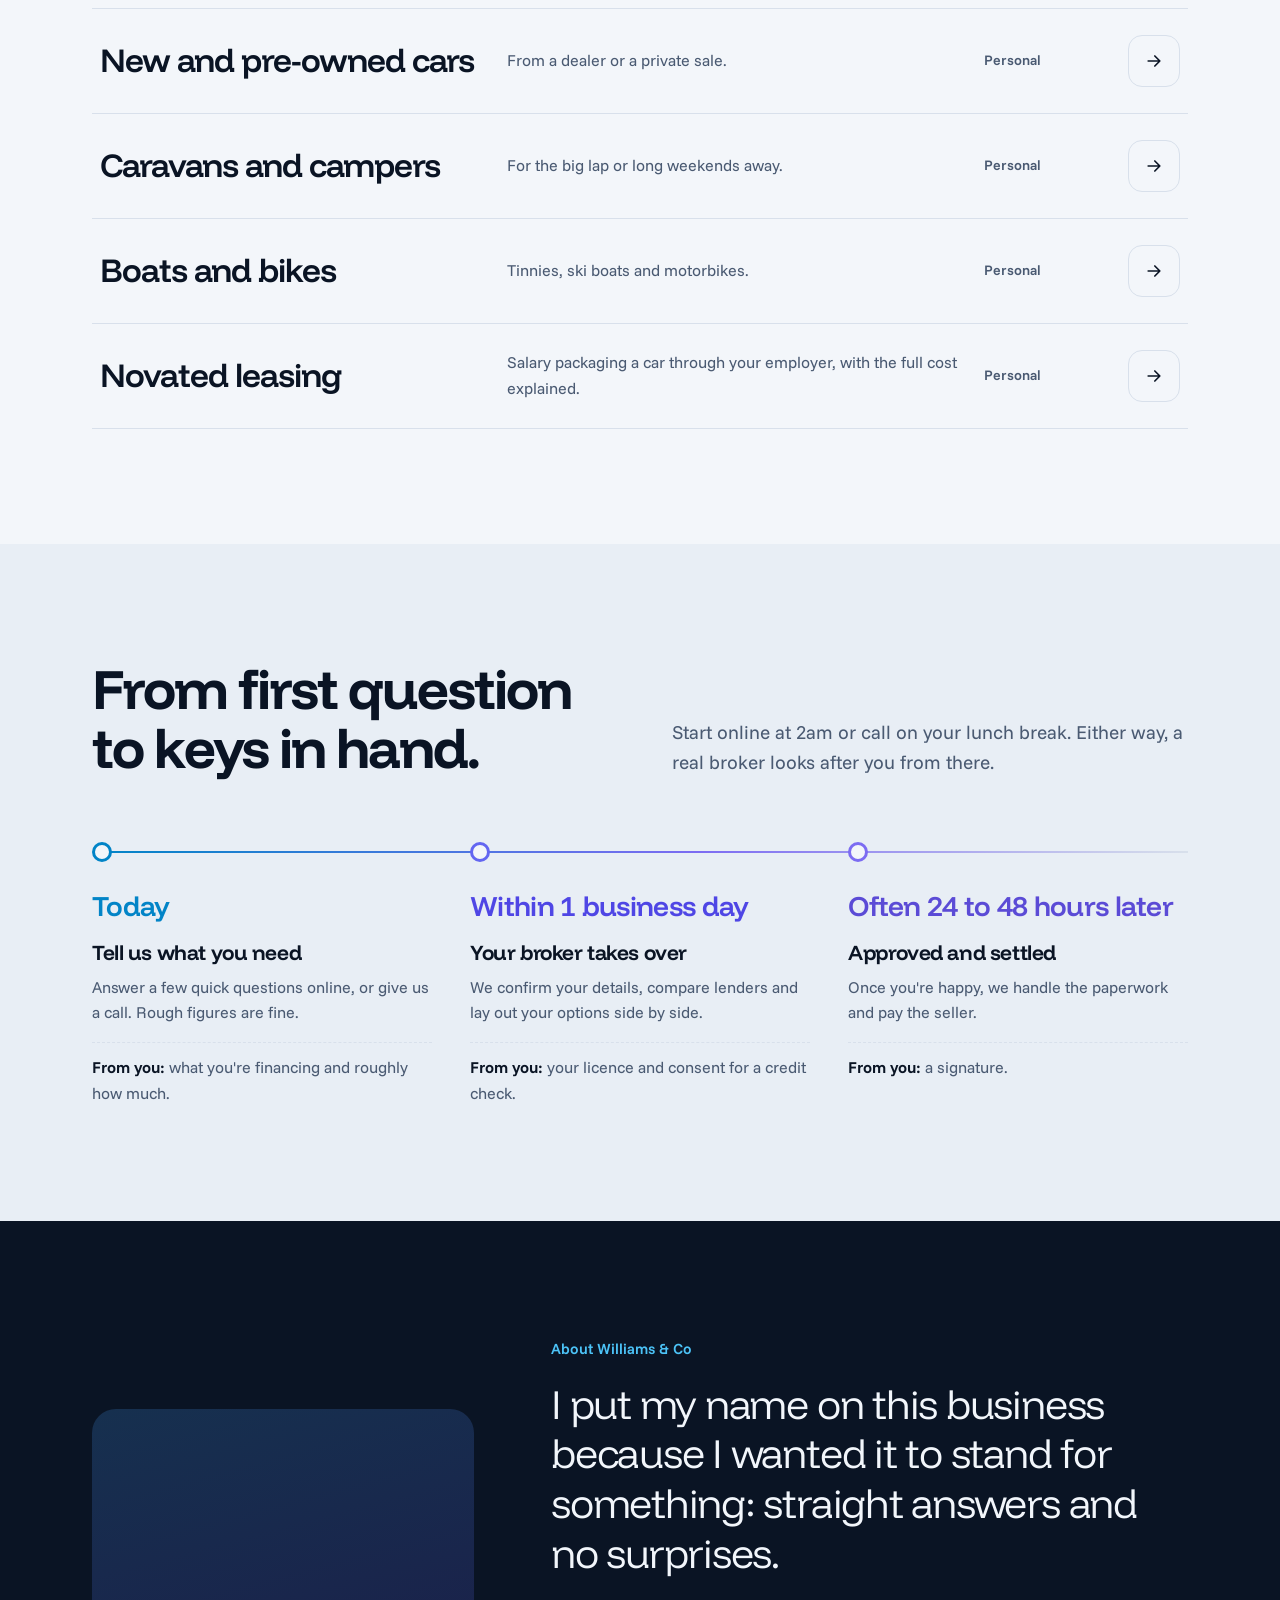
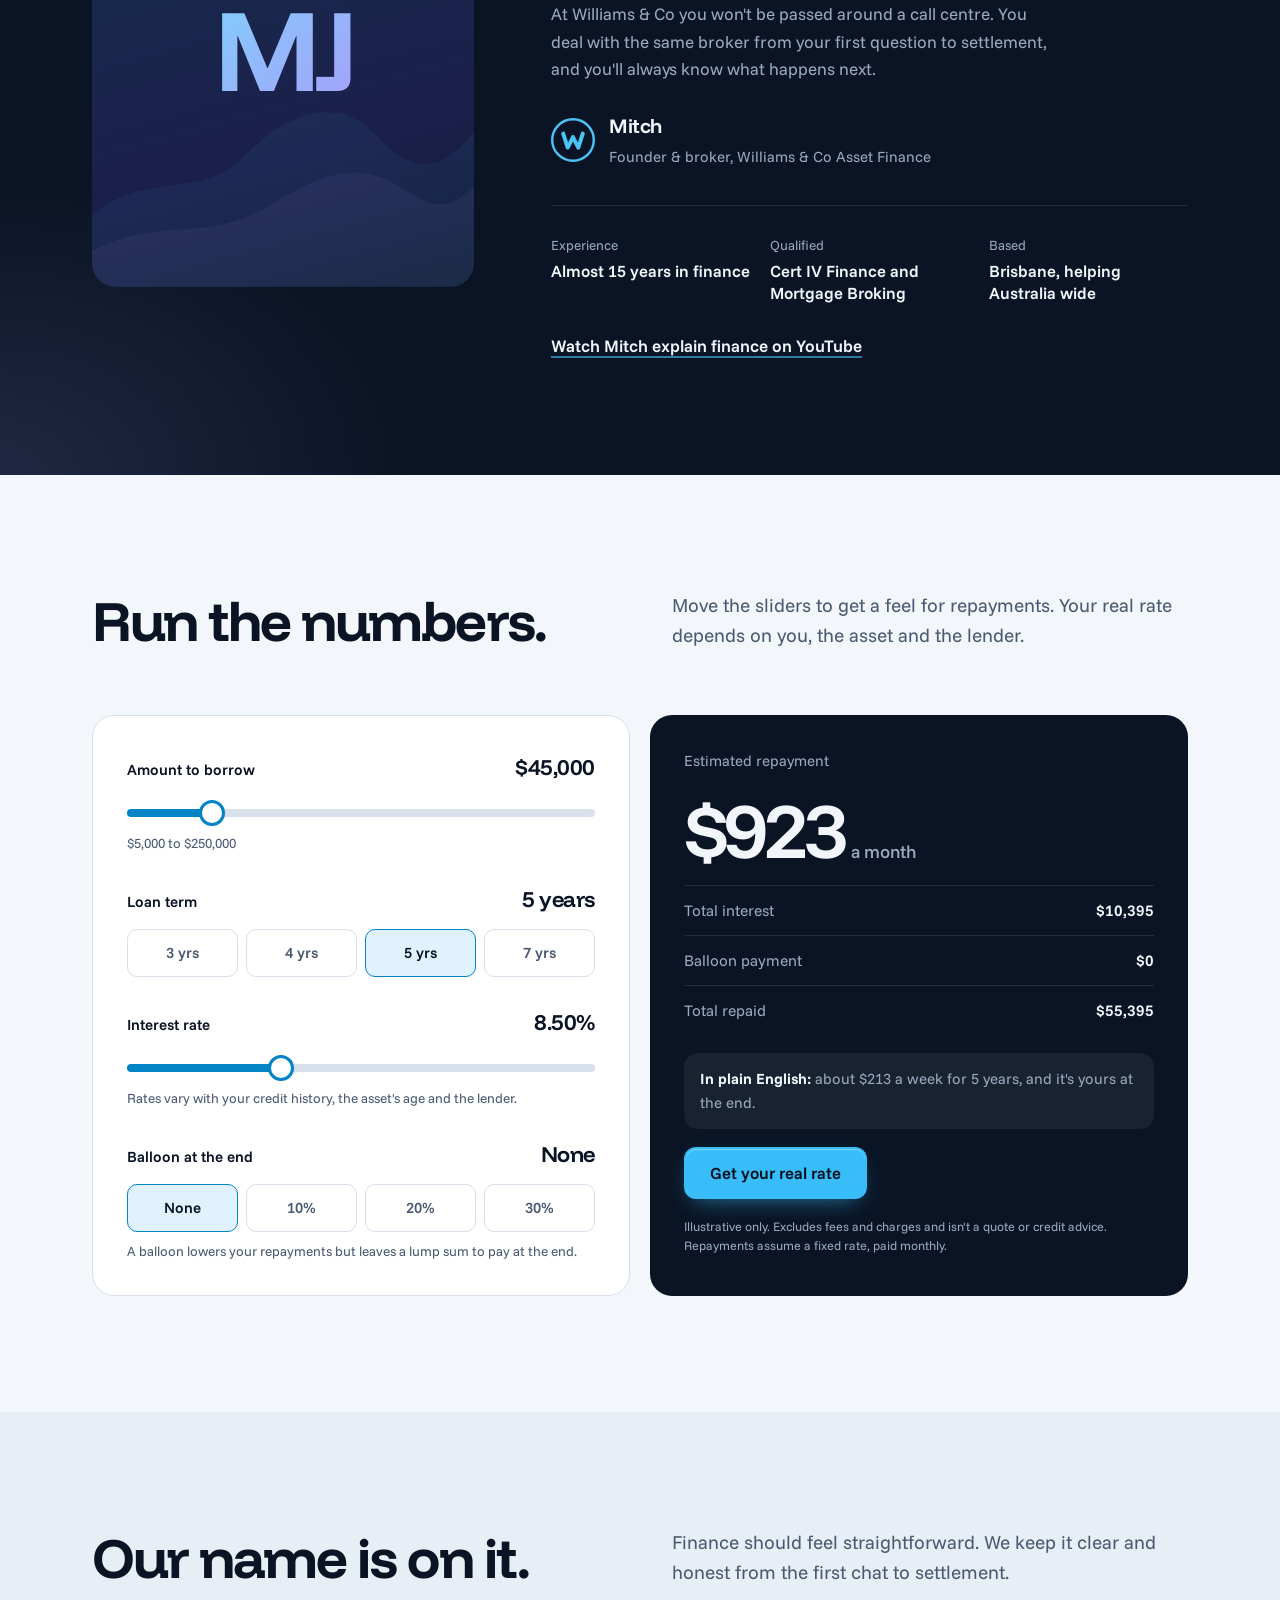
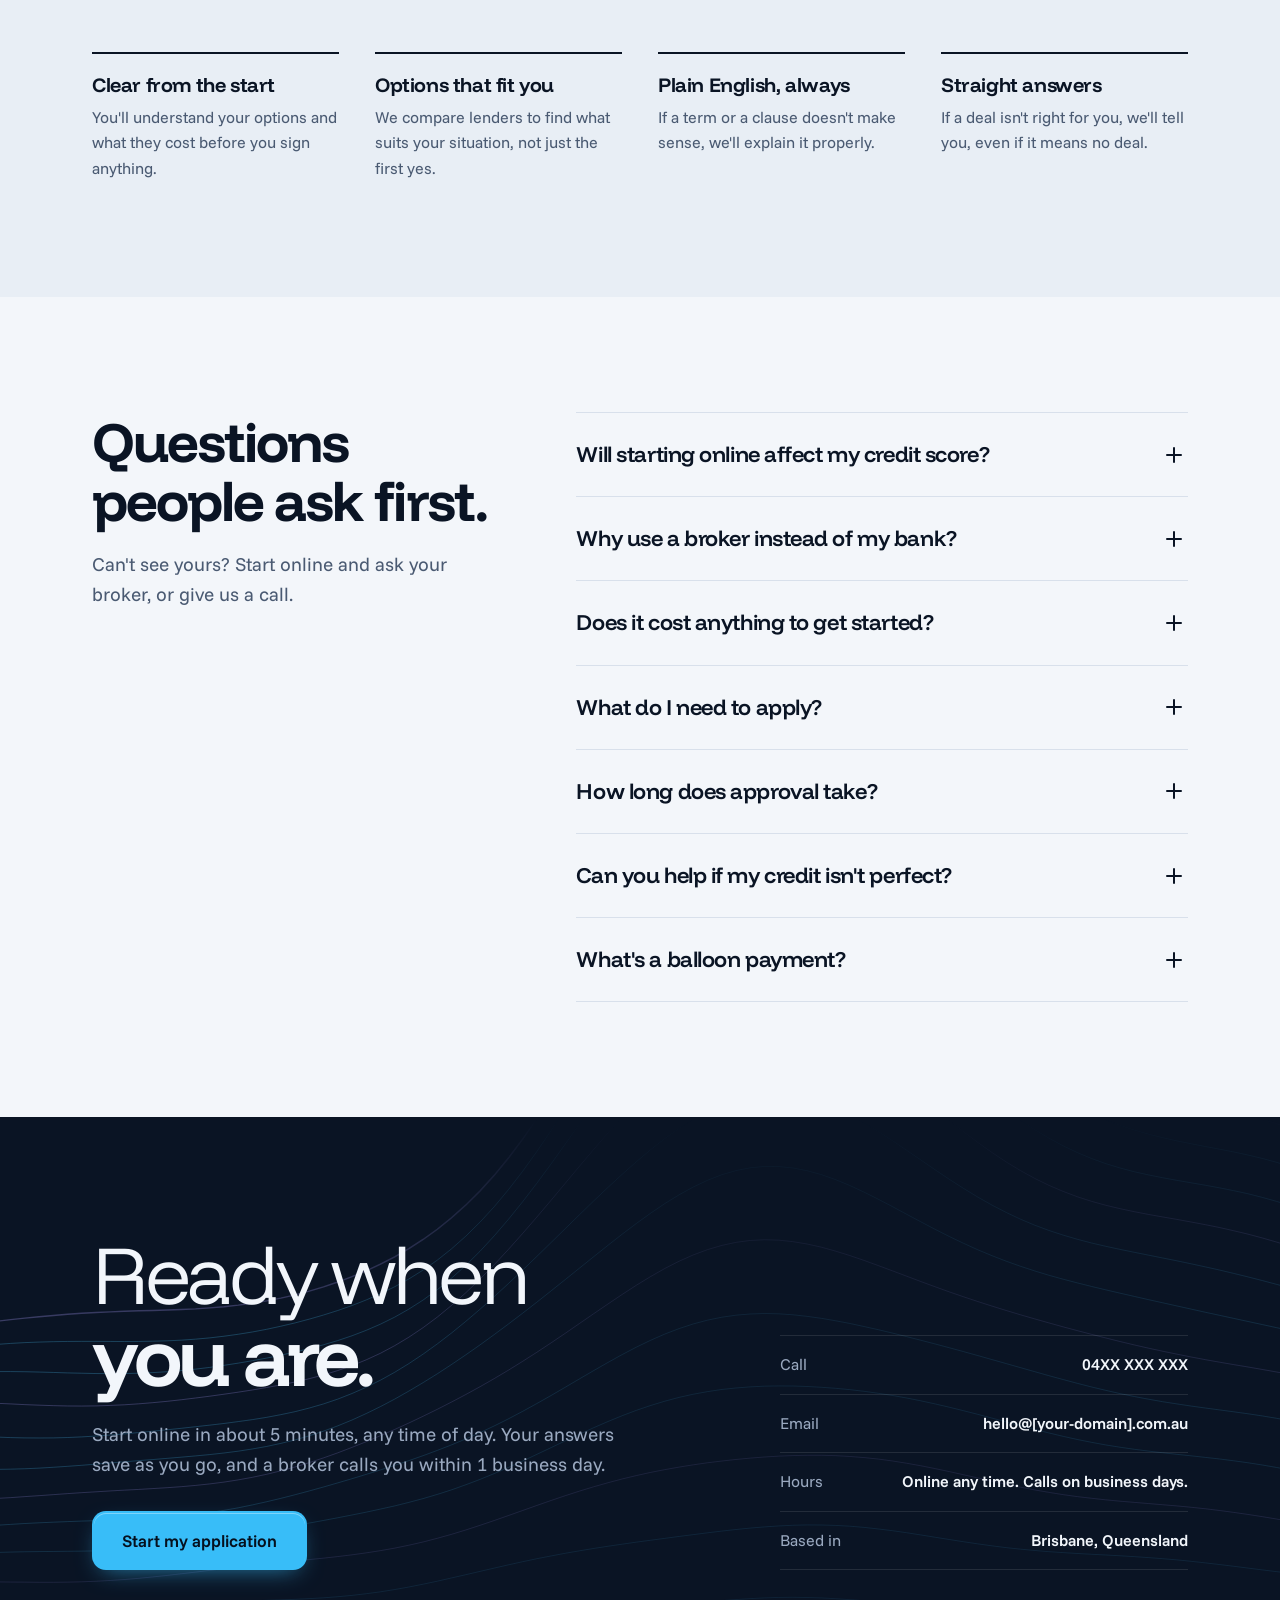
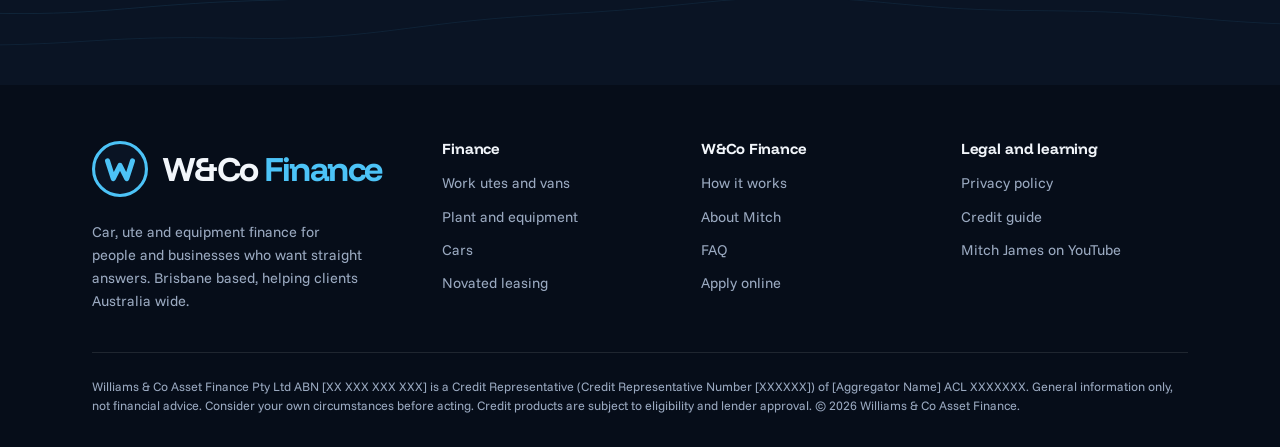
==== commit 9673c5b4: "Apply the W&Co Finance logo (solid navy) Navy circle mark with a sky outline and W (drawn as a path " ====
--- a/site/index.html
+++ b/site/index.html
@@ -3,13 +3,13 @@
 <head>
 <meta charset="UTF-8">
 <meta name="viewport" content="width=device-width, initial-scale=1.0, viewport-fit=cover, interactive-widget=resizes-content">
-<title>Williams &amp; Co Asset Finance</title>
+<title>W&amp;Co Finance | Williams &amp; Co Asset Finance</title>
 <meta name="description" content="Brisbane asset finance broker for cars, utes, equipment and business assets. 30+ lenders, plain English and no surprises. Start online in 5 minutes.">
 <link rel="icon" type="image/svg+xml" href="assets/logo-mark.svg">
 <meta name="theme-color" content="#0A1424">
 <link rel="preconnect" href="https://fonts.googleapis.com">
 <link rel="preconnect" href="https://fonts.gstatic.com" crossorigin>
-<link rel="stylesheet" href="https://fonts.googleapis.com/css2?family=Funnel+Display:wght@300..800&family=Funnel+Sans:ital,wght@0,300..800;1,400&family=Inter:wght@700&family=Fraunces:ital,opsz,wght@1,9..144,500&display=swap">
+<link rel="stylesheet" href="https://fonts.googleapis.com/css2?family=Funnel+Display:wght@300..800&family=Funnel+Sans:ital,wght@0,300..800;1,400&display=swap">
 <link rel="stylesheet" href="assets/brand.css">
 <link rel="stylesheet" href="assets/intake.css">
 <style>
@@ -344,13 +344,9 @@
 <body>
 <svg width="0" height="0" style="position:absolute" aria-hidden="true" focusable="false">
   <defs>
-    <linearGradient id="wg" x1="4" y1="40" x2="36" y2="0" gradientUnits="userSpaceOnUse"><stop offset="0" stop-color="#0EA5E9"/><stop offset=".55" stop-color="#6366F1"/><stop offset="1" stop-color="#A78BFA"/></linearGradient>
-    <linearGradient id="wh" x1="20" y1="0" x2="20" y2="22" gradientUnits="userSpaceOnUse"><stop offset="0" stop-color="#fff" stop-opacity=".22"/><stop offset="1" stop-color="#fff" stop-opacity="0"/></linearGradient>
     <symbol id="wco-mark" viewBox="0 0 40 40">
-      <path d="M20 0c11.2 0 15 .9 17.1 2.9S40 8.8 40 20s-.9 15-2.9 17.1S31.2 40 20 40s-15-.9-17.1-2.9S0 31.2 0 20 .9 5 2.9 2.9 8.8 0 20 0z" fill="url(#wg)"/>
-      <path d="M20 0c11.2 0 15 .9 17.1 2.9S40 8.8 40 20H0C0 8.8.9 5 2.9 2.9S8.8 0 20 0z" fill="url(#wh)"/>
-      <path d="M8.6 15.4 13.7 28.4 19.4 18.8 25.1 28.4 30.4 11.2" fill="none" stroke="#fff" stroke-width="3.7" stroke-linecap="round" stroke-linejoin="round"/>
-      <circle cx="31.6" cy="7.3" r="2" fill="#fff"/>
+      <circle cx="20" cy="20" r="18.9" fill="#0A1424" stroke="#4CC3F7" stroke-width="2.2"/>
+      <path d="M11.1 14.2 15.2 26.9 20 17.4 24.8 26.9 28.9 14.2" fill="none" stroke="#4CC3F7" stroke-width="3.6" stroke-linecap="round" stroke-linejoin="round"/>
     </symbol>
     <symbol id="i-check" viewBox="0 0 24 24"><path d="M20 6 9 17l-5-5" fill="none" stroke="currentColor" stroke-width="2.2" stroke-linecap="round" stroke-linejoin="round"/></symbol>
     <symbol id="i-arrow" viewBox="0 0 24 24"><path d="M5 12h14M13 6l6 6-6 6" fill="none" stroke="currentColor" stroke-width="2" stroke-linecap="round" stroke-linejoin="round"/></symbol>
@@ -360,9 +356,9 @@
 
 <header class="nav night" id="nav">
   <div class="container">
-    <a href="#top" class="logo" aria-label="Williams &amp; Co Asset Finance home">
+    <a href="#top" class="logo" aria-label="W&amp;Co Finance home">
       <svg viewBox="0 0 40 40" aria-hidden="true"><use href="#wco-mark"/></svg>
-      <span class="wordmark"><b>Williams <span class="amp">&amp;</span> Co</b><small>Asset Finance</small></span>
+      <span class="wordmark"><b>W&amp;Co <span class="wm-accent">Finance</span></b></span>
     </a>
     <ul class="nav-links">
       <li><a href="#finance">What we finance</a></li>
@@ -582,14 +578,14 @@
   <div class="container">
     <div class="foot-grid">
       <div class="foot-brand">
-        <a href="#top" class="lockup" aria-label="Williams &amp; Co Asset Finance home">
+        <a href="#top" class="lockup" aria-label="W&amp;Co Finance home">
           <svg viewBox="0 0 40 40" aria-hidden="true"><use href="#wco-mark"/></svg>
-          <span aria-hidden="true">W<span class="amp">&amp;</span>Co</span>
+          <span aria-hidden="true">W&amp;Co <span class="wm-accent">Finance</span></span>
         </a>
         <p>Car, ute and equipment finance for people and businesses who want straight answers. Brisbane based, helping clients Australia wide.</p>
       </div>
       <div><h4>Finance</h4><ul><li><a href="#finance">Work utes and vans</a></li><li><a href="#finance">Plant and equipment</a></li><li><a href="#finance">Cars</a></li><li><a href="#finance">Novated leasing</a></li></ul></div>
-      <div><h4>Williams &amp; Co</h4><ul><li><a href="#how">How it works</a></li><li><a href="#mitch">About Mitch</a></li><li><a href="#faq">FAQ</a></li><li><a href="apply.html">Apply online</a></li></ul></div>
+      <div><h4>W&amp;Co Finance</h4><ul><li><a href="#how">How it works</a></li><li><a href="#mitch">About Mitch</a></li><li><a href="#faq">FAQ</a></li><li><a href="apply.html">Apply online</a></li></ul></div>
       <div><h4>Legal and learning</h4><ul><li><a href="/privacy">Privacy policy</a></li><li><a href="/credit-guide.pdf">Credit guide</a></li><li><a href="https://www.youtube.com/@mjwilliams086" target="_blank" rel="noopener">Mitch James on YouTube</a></li></ul></div>
     </div>
     <p class="footer-legal">Williams &amp; Co Asset Finance Pty Ltd ABN [XX XXX XXX XXX] is a Credit Representative (Credit Representative Number [XXXXXX]) of [Aggregator Name] ACL XXXXXXX. General information only, not financial advice. Consider your own circumstances before acting. Credit products are subject to eligibility and lender approval. &copy; <span id="yr">2026</span> Williams &amp; Co Asset Finance.</p>
@@ -610,7 +606,7 @@
   <div class="pip-inner">
     <div class="pip-bar">
       <svg class="mark" viewBox="0 0 40 40" aria-hidden="true"><use href="#wco-mark"/></svg>
-      <span class="who"><b>Williams &amp; Co application</b><small><i></i>Keep browsing, your answers are saved</small></span>
+      <span class="who"><b>W&amp;Co Finance application</b><small><i></i>Keep browsing, your answers are saved</small></span>
       <button class="icon-btn i-max" type="button" data-pip="max" aria-label="Expand"><svg viewBox="0 0 24 24" fill="none" stroke="currentColor" stroke-width="2" stroke-linecap="round" stroke-linejoin="round" aria-hidden="true"><path d="M14 4h6v6M10 20H4v-6M20 4l-7 7M4 20l7-7"/></svg></button>
       <button class="icon-btn i-min" type="button" data-pip="restore" aria-label="Shrink back"><svg viewBox="0 0 24 24" fill="none" stroke="currentColor" stroke-width="2" stroke-linecap="round" stroke-linejoin="round" aria-hidden="true"><path d="M4 14h6v6M20 10h-6V4M14 10l7-7M10 14l-7 7"/></svg></button>
       <button class="icon-btn" type="button" data-pip="close" aria-label="Minimise"><svg viewBox="0 0 24 24" fill="none" stroke="currentColor" stroke-width="2.2" stroke-linecap="round" stroke-linejoin="round" aria-hidden="true"><path d="m6 9 6 6 6-6"/></svg></button>
--- a/site/assets/brand.css
+++ b/site/assets/brand.css
@@ -1,4 +1,4 @@
-/* Williams & Co brand: shared tokens, base styles and components.
+/* W&Co Finance brand: shared tokens, base styles and components.
    Colours follow the brand design system; type is Funnel Display (headings) and Funnel Sans (body). */
 
 :root{
@@ -25,7 +25,6 @@
   --body:"Funnel Sans",system-ui,-apple-system,"Segoe UI",sans-serif;
   --ease:cubic-bezier(.2,.7,.2,1);
   /* Additions */
-  --brand-grad:linear-gradient(120deg,#38BDF8,#6366F1 55%,#A78BFA);
   --success:#10B981;
   --error:#C0452F;
   --shadow-lg:0 2px 6px rgba(0,0,0,.35),0 30px 70px -20px rgba(0,0,0,.75);
@@ -79,18 +78,15 @@
 .btn-sm{padding:12px 18px;font-size:15px;border-radius:10px}
 .btn svg{width:18px;height:18px;flex:none}
 
-/* Logo: W&Co mark (gradient tile, rising W) + "Williams & Co" wordmark with a gradient italic ampersand */
+/* Logo: W&Co mark (navy circle, sky outline and W) + "W&Co Finance" wordmark with "Finance" in sky */
 .logo{display:flex;align-items:center;gap:11px;text-decoration:none;color:var(--ink);min-width:0}
-.logo svg{width:40px;height:40px;flex:none;filter:drop-shadow(0 4px 10px rgba(99,102,241,.28))}
-.wordmark{display:flex;flex-direction:column;line-height:1;min-width:0}
-.wordmark b{font-family:"Inter",var(--body);font-size:21px;font-weight:700;letter-spacing:-.025em;line-height:1;white-space:nowrap}
-.wordmark small{font-size:9.5px;font-weight:700;letter-spacing:.2em;text-transform:uppercase;color:var(--teal);margin-top:6px;padding-left:1px}
-.amp{font-family:"Fraunces",Georgia,"Times New Roman",serif;font-style:italic;font-weight:500;font-size:1.16em;line-height:.8;padding:0 .05em 0 .02em;
-  background:var(--brand-grad);-webkit-background-clip:text;background-clip:text;color:transparent}
+.logo svg{width:40px;height:40px;flex:none}
+.wordmark{display:flex;align-items:center;line-height:1;min-width:0}
+.wordmark b{font-family:var(--head);font-size:24px;font-weight:700;letter-spacing:-.045em;line-height:1;white-space:nowrap}
+.wm-accent{color:var(--teal)}
 .lockup{display:inline-flex;align-items:center;gap:14px;text-decoration:none;color:inherit}
-.lockup svg{width:56px;height:56px;flex:none;filter:drop-shadow(0 6px 14px rgba(99,102,241,.3))}
-.lockup>span{font-family:"Inter",var(--body);font-weight:700;font-size:40px;letter-spacing:-.035em;line-height:1;white-space:nowrap}
-.lockup .amp{font-size:1.42em;padding:0 .04em}
+.lockup svg{width:56px;height:56px;flex:none}
+.lockup>span{font-family:var(--head);font-weight:700;font-size:34px;letter-spacing:-.045em;line-height:1;white-space:nowrap}
 
 /* Sticky glass nav */
 .nav{position:sticky;top:0;z-index:50;height:76px;background:color-mix(in srgb,var(--ground) 88%,transparent);
@@ -104,14 +100,13 @@
 .footer a:hover{color:#C4B5FD}
 .footer h4{font-size:15px;font-weight:700;letter-spacing:-.01em;color:var(--deep-ink);margin-bottom:14px}
 .footer .logo{color:var(--deep-ink)}
-.footer .wordmark small{color:var(--deep-muted)}
 .footer .lockup{color:var(--deep-ink)}
+.footer .wm-accent{color:#4CC3F7}
 .footer-legal{border-top:1px solid rgba(255,255,255,.1);margin-top:40px;padding-top:24px;font-size:12.5px;line-height:1.5}
 
 @media (max-width:540px){
   .logo svg{width:34px;height:34px}
-  .wordmark b{font-size:18px}
-  .wordmark small{font-size:8.5px;letter-spacing:.18em;margin-top:5px}
+  .wordmark b{font-size:21px}
   .btn-sm{padding:10px 16px;font-size:14px}
 }
 @media (prefers-reduced-motion:reduce){
--- a/site/assets/intake.css
+++ b/site/assets/intake.css
@@ -1,4 +1,4 @@
-/* Williams & Co application assistant. Every class is prefixed ei- so it can sit inside any page.
+/* W&Co Finance application assistant. Every class is prefixed ei- so it can sit inside any page.
    Fills whatever box it is placed in (100% height). Adapts to its own width with container queries. */
 
 .ei{container:ei/inline-size;display:flex;flex-direction:column;height:100%;min-height:0;min-width:0;background:var(--surface);color:var(--ink);font-family:var(--body)}
